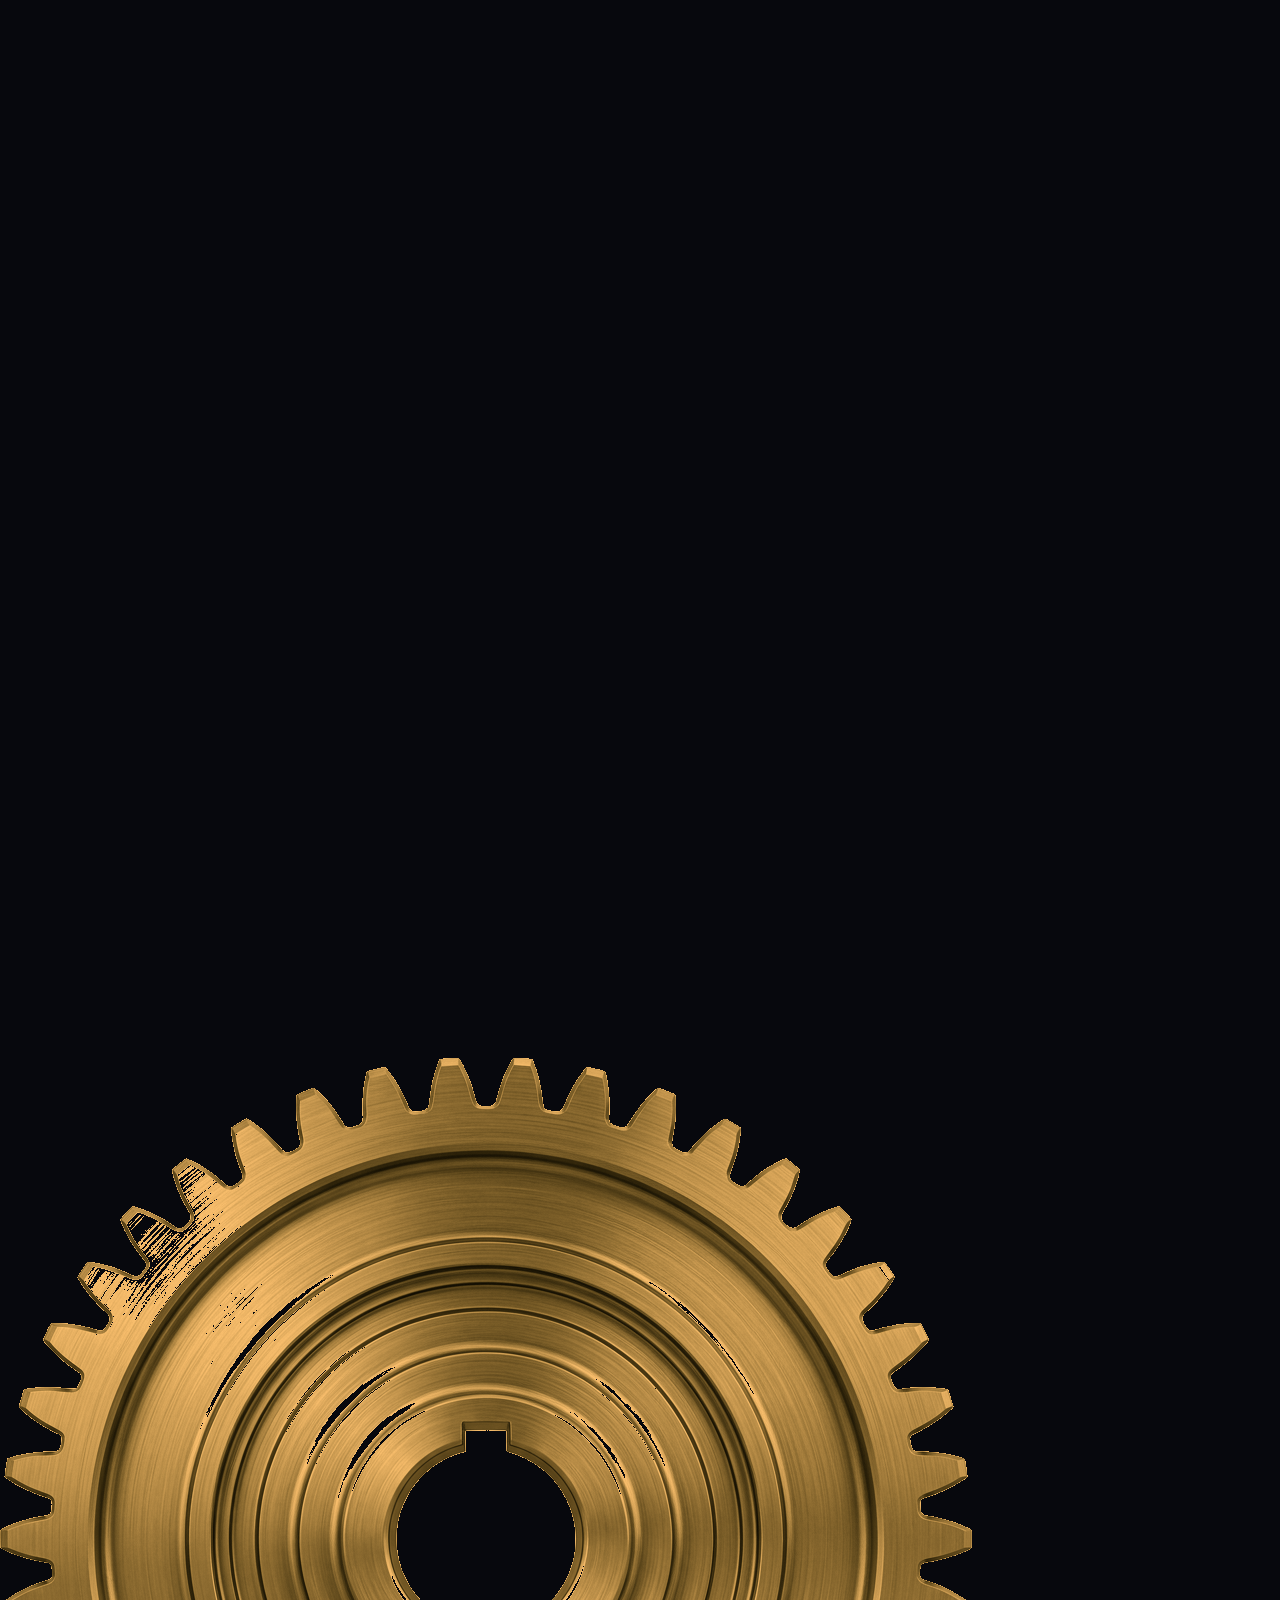
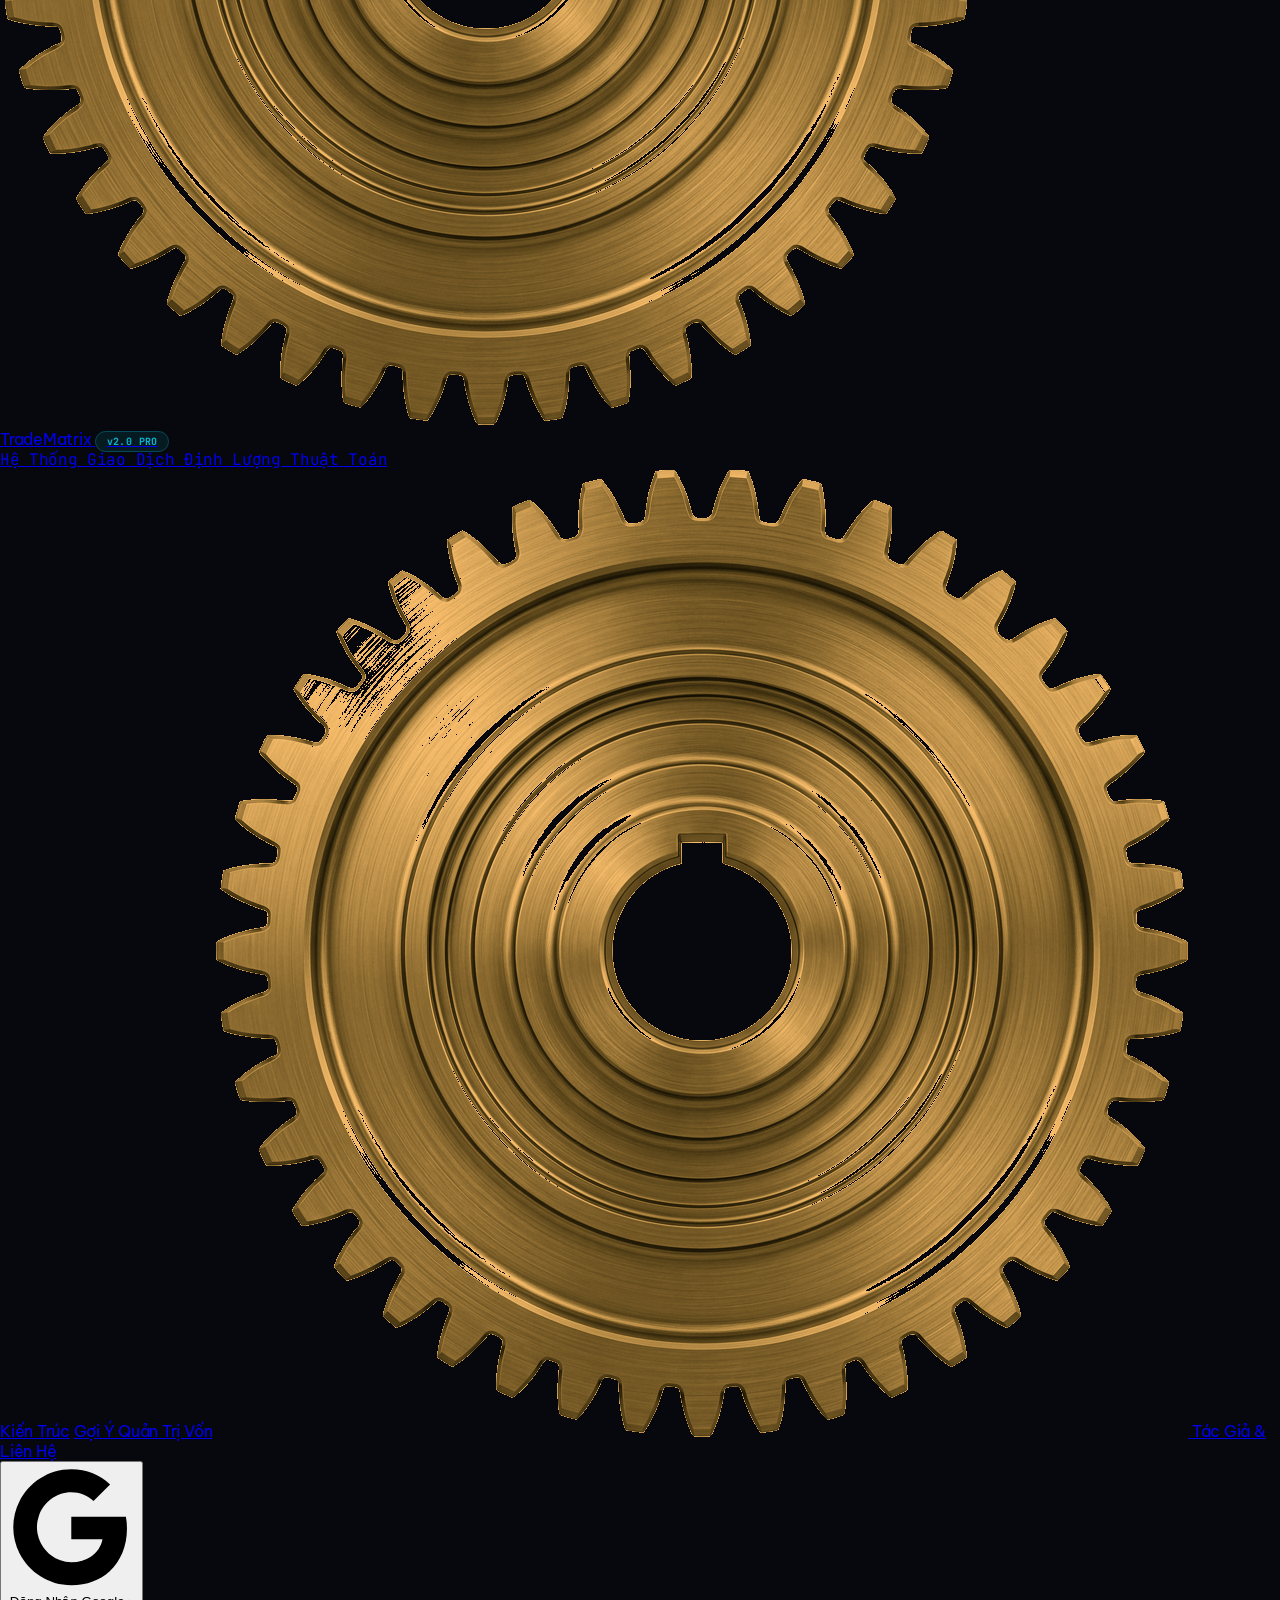
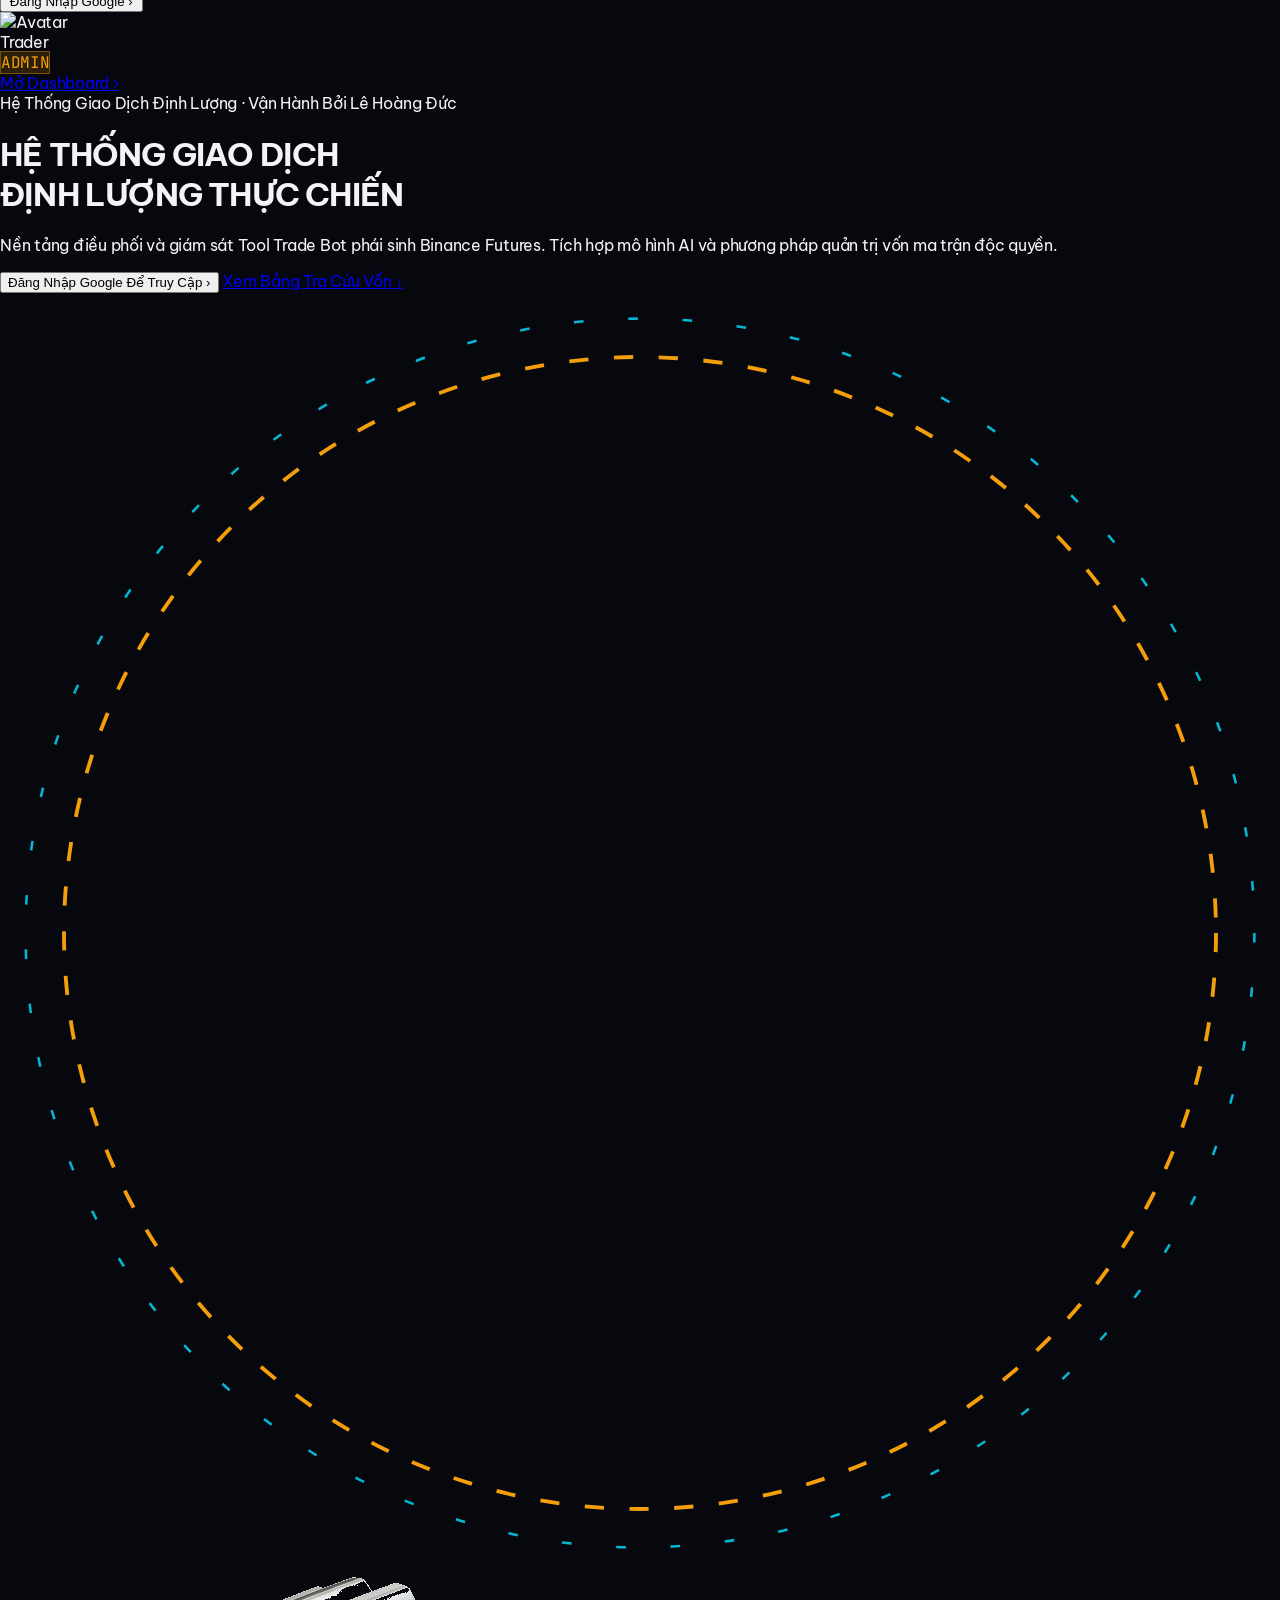
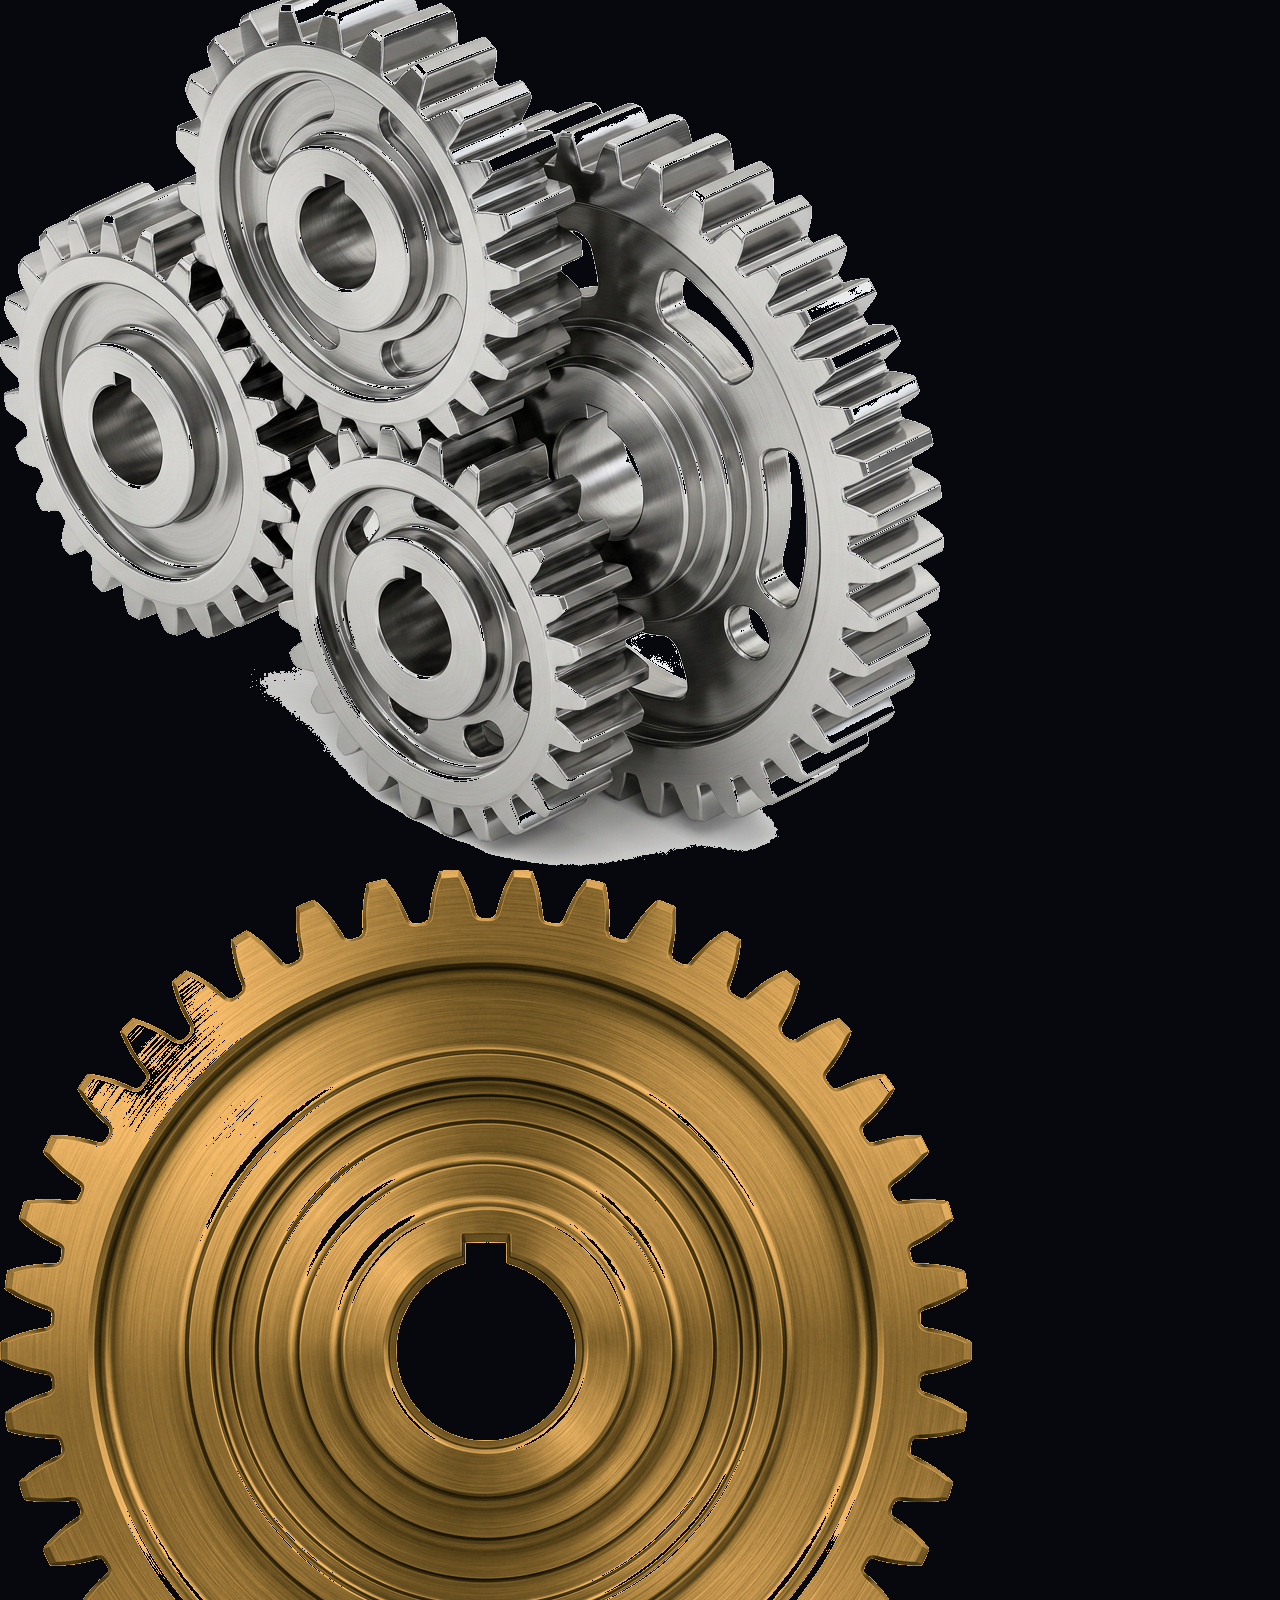
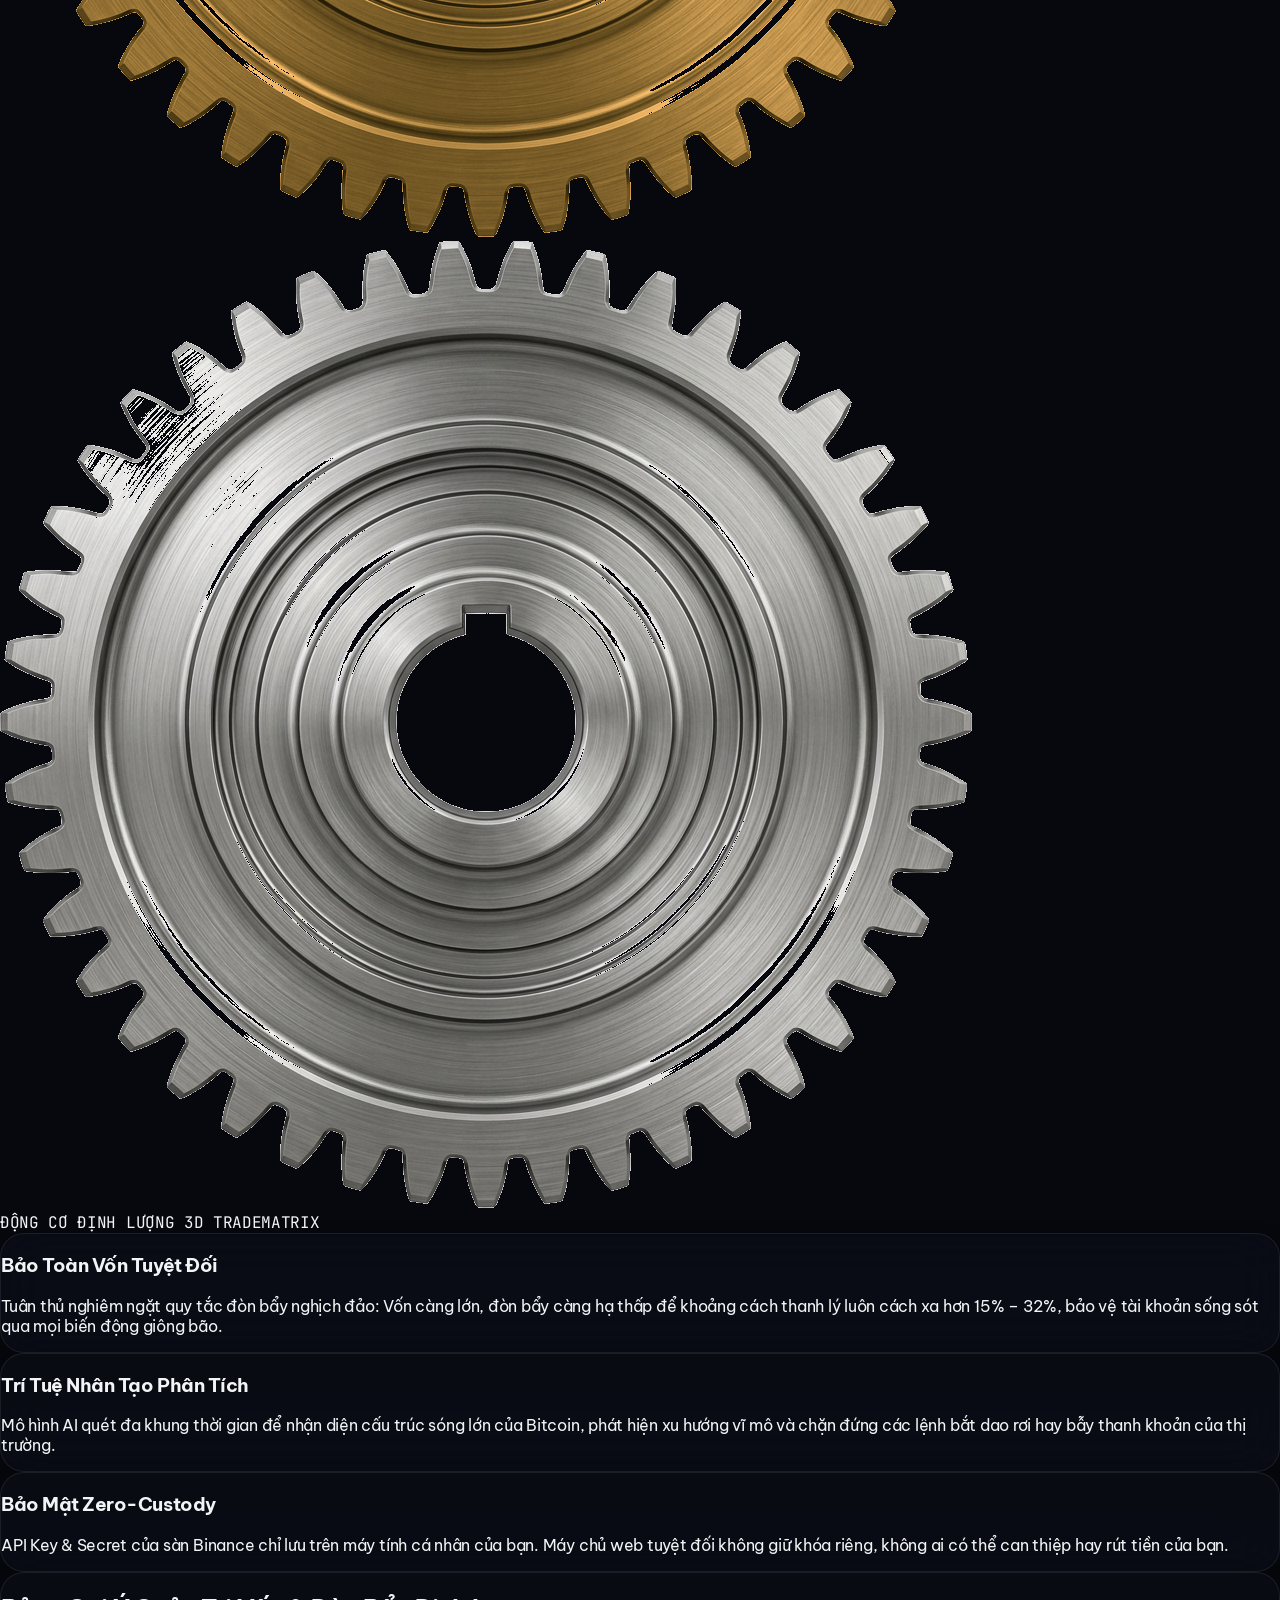
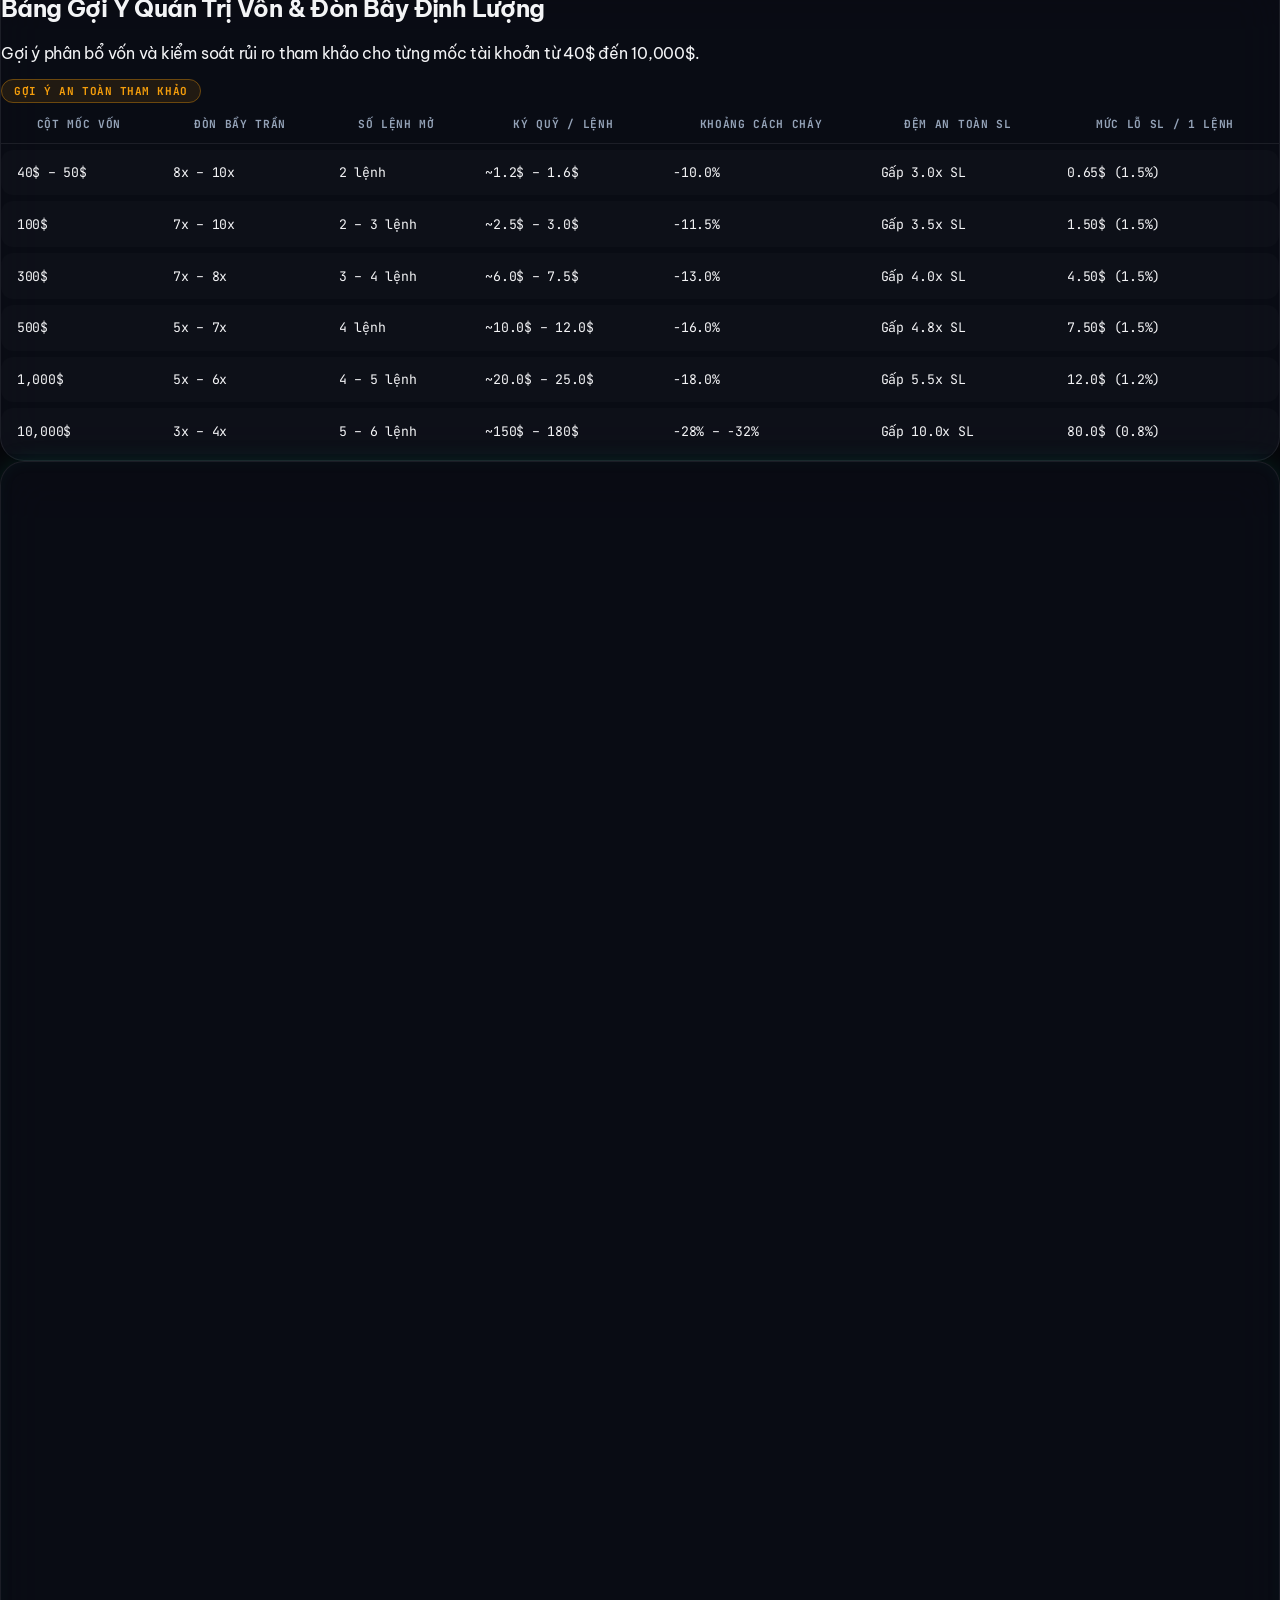
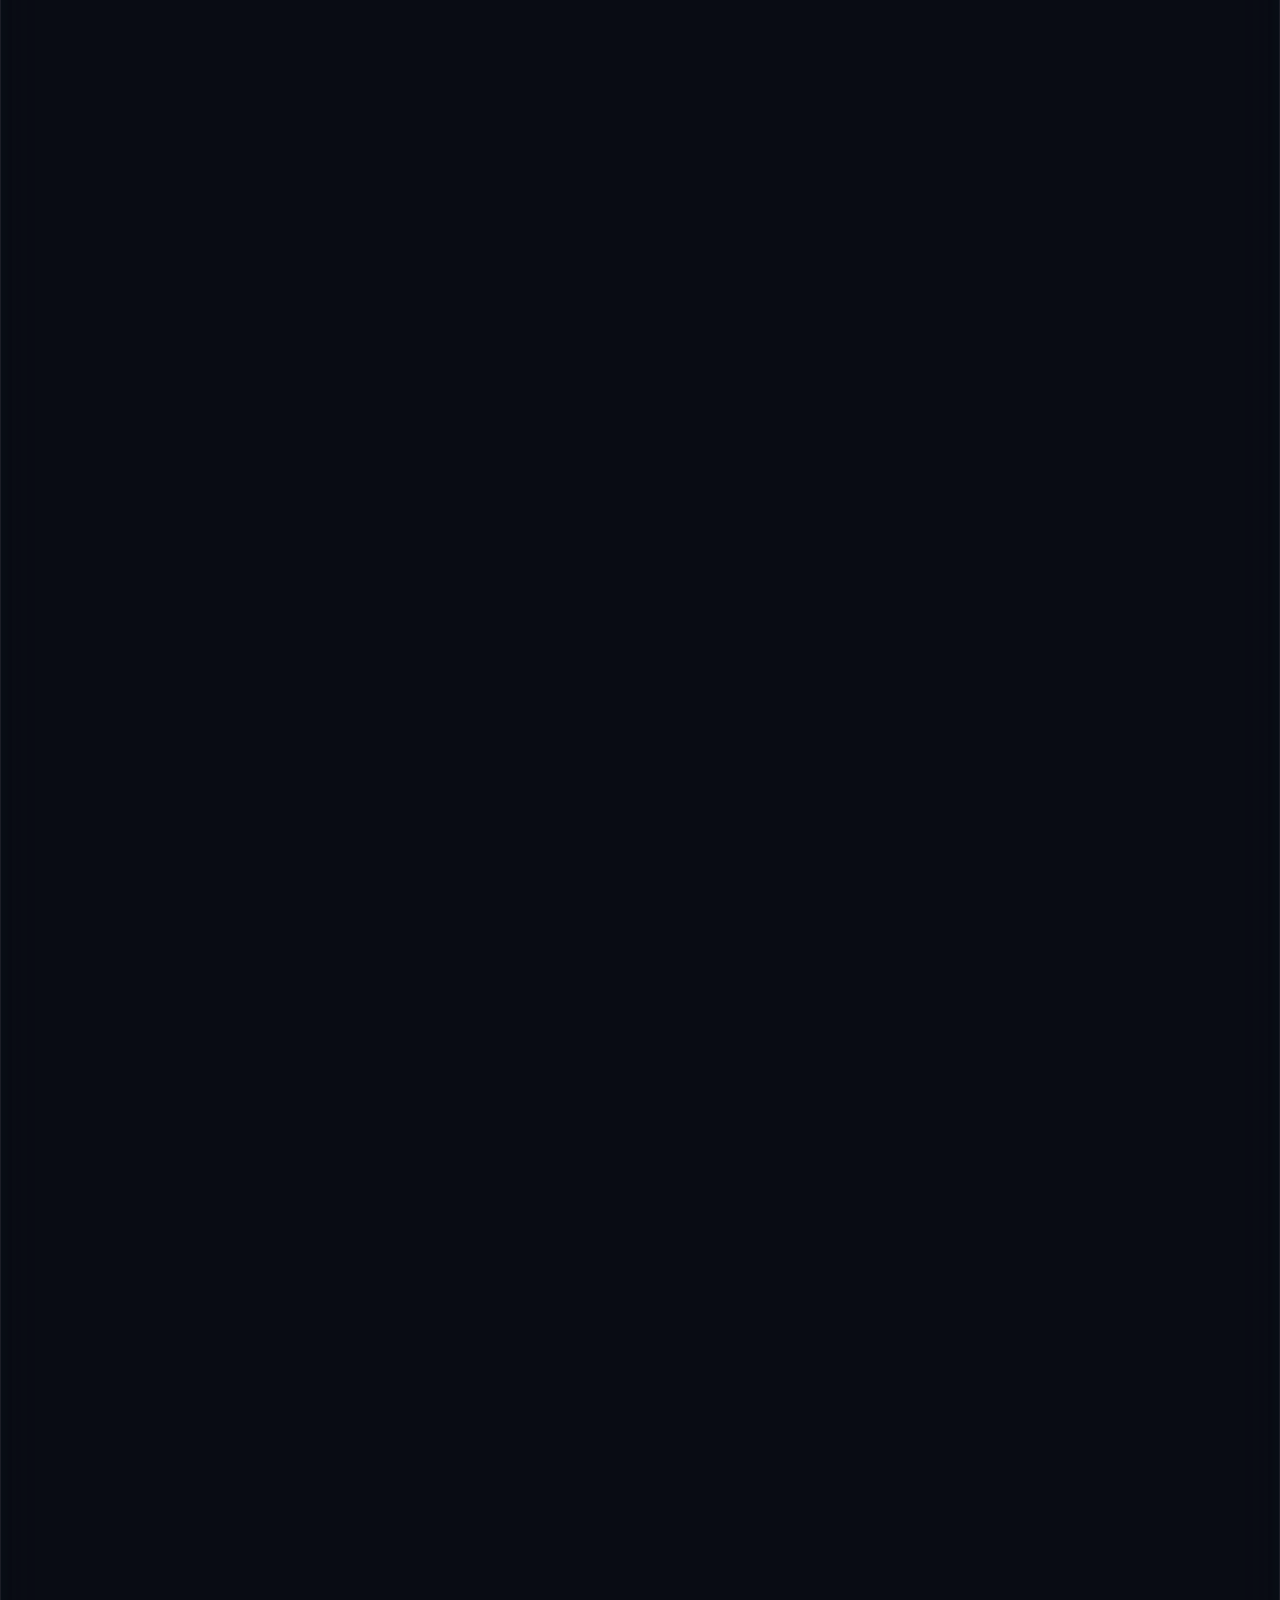
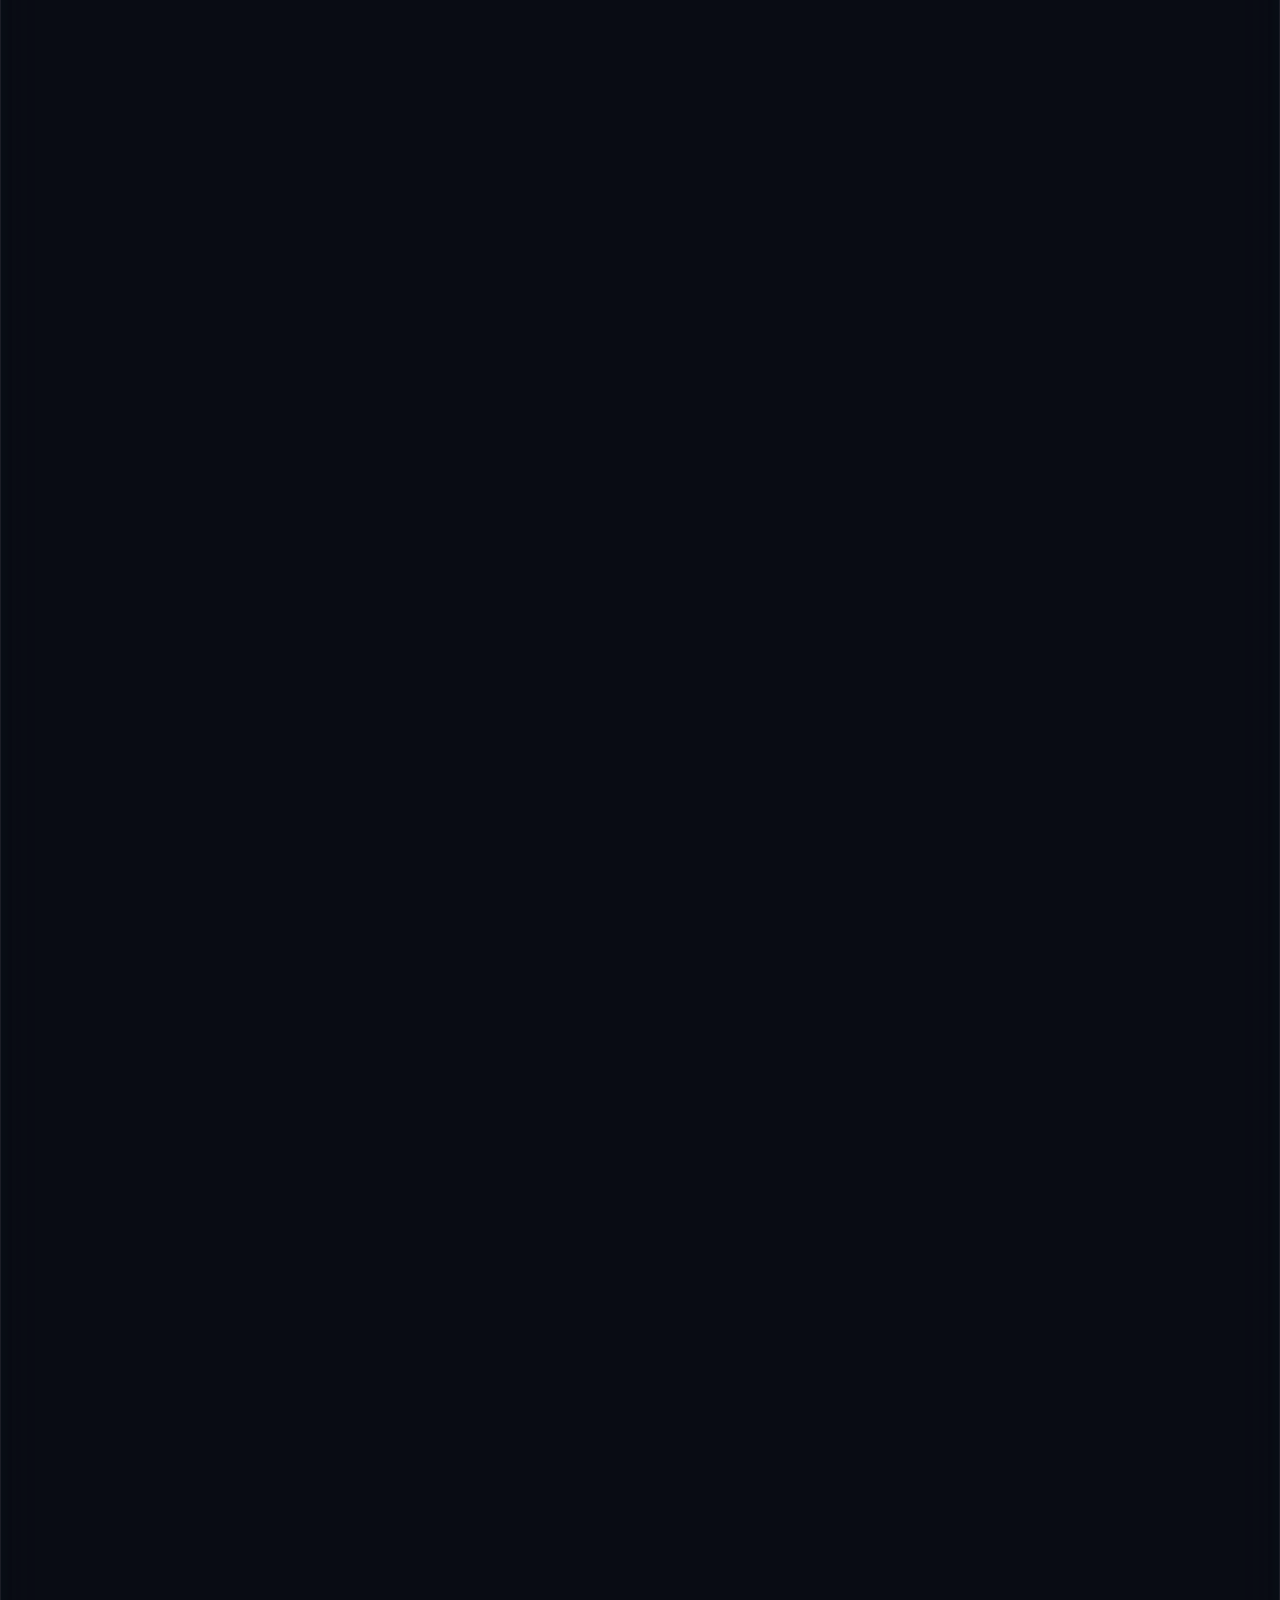
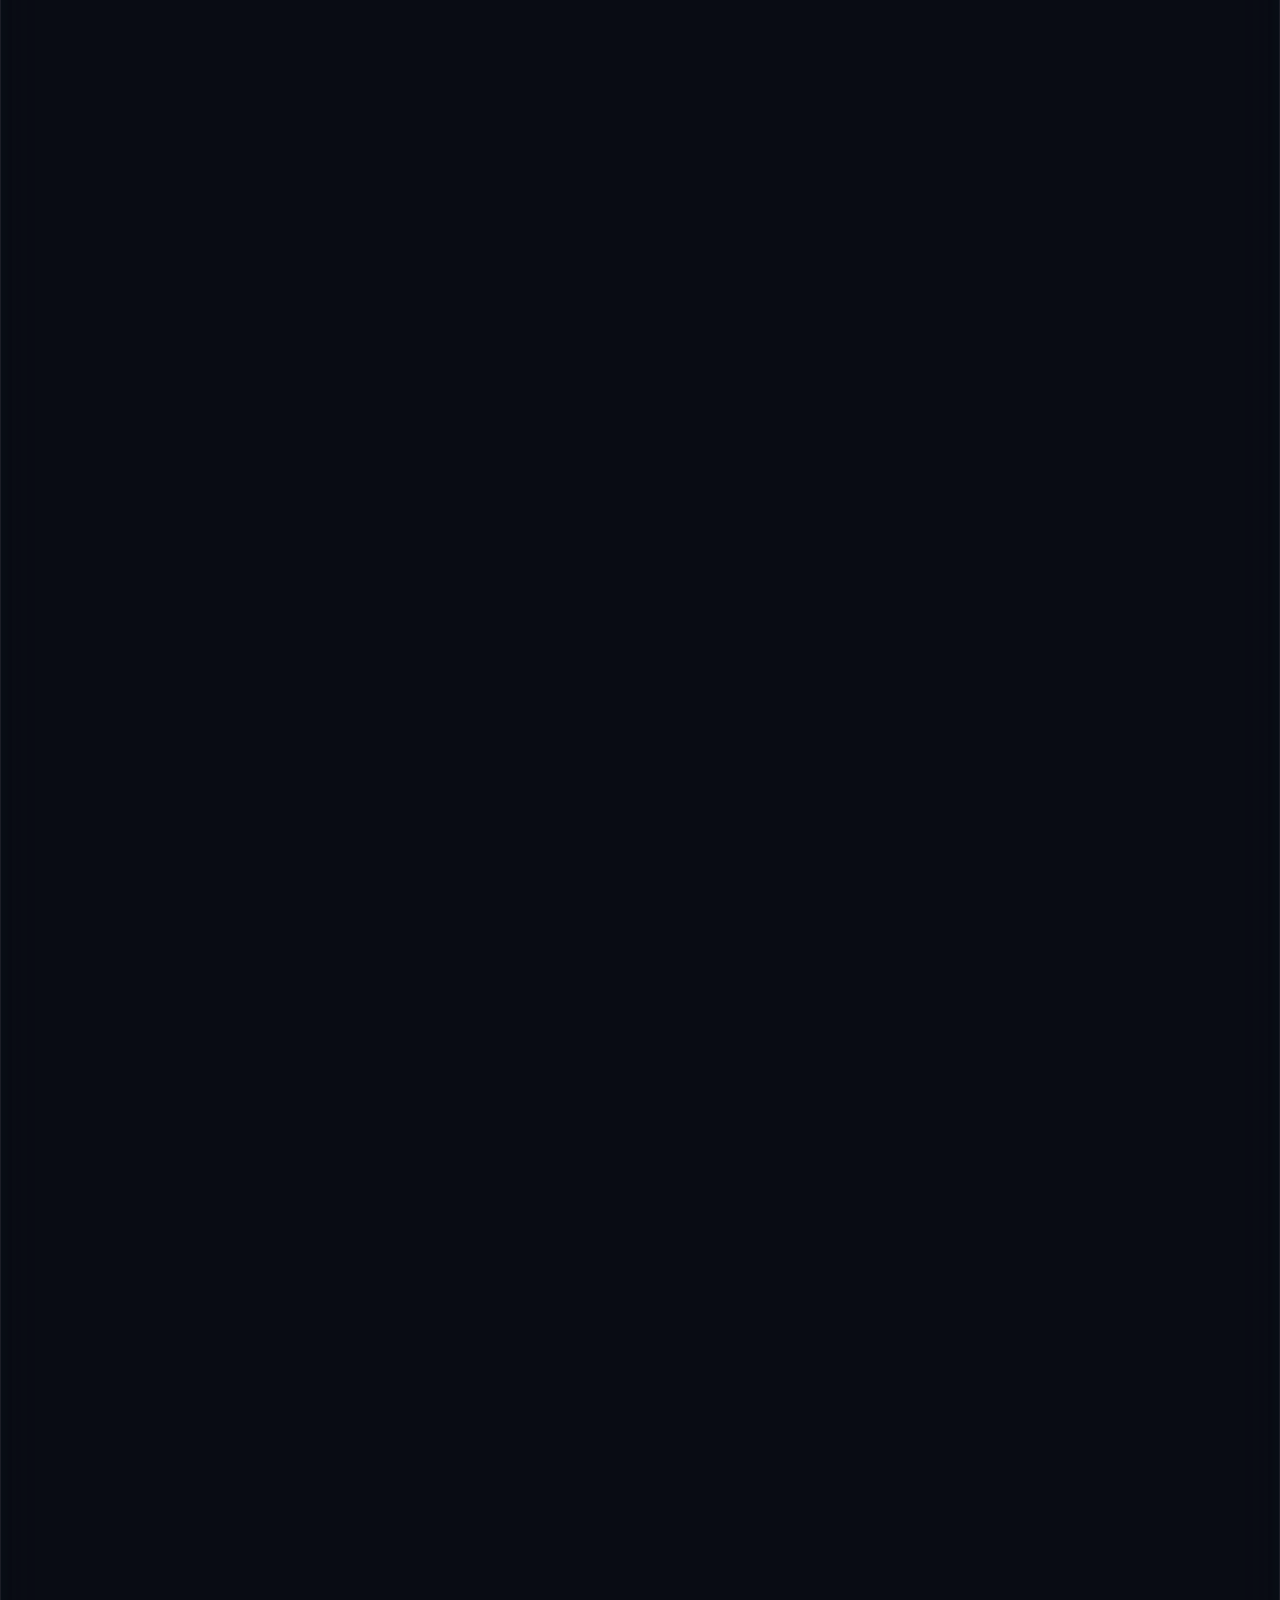
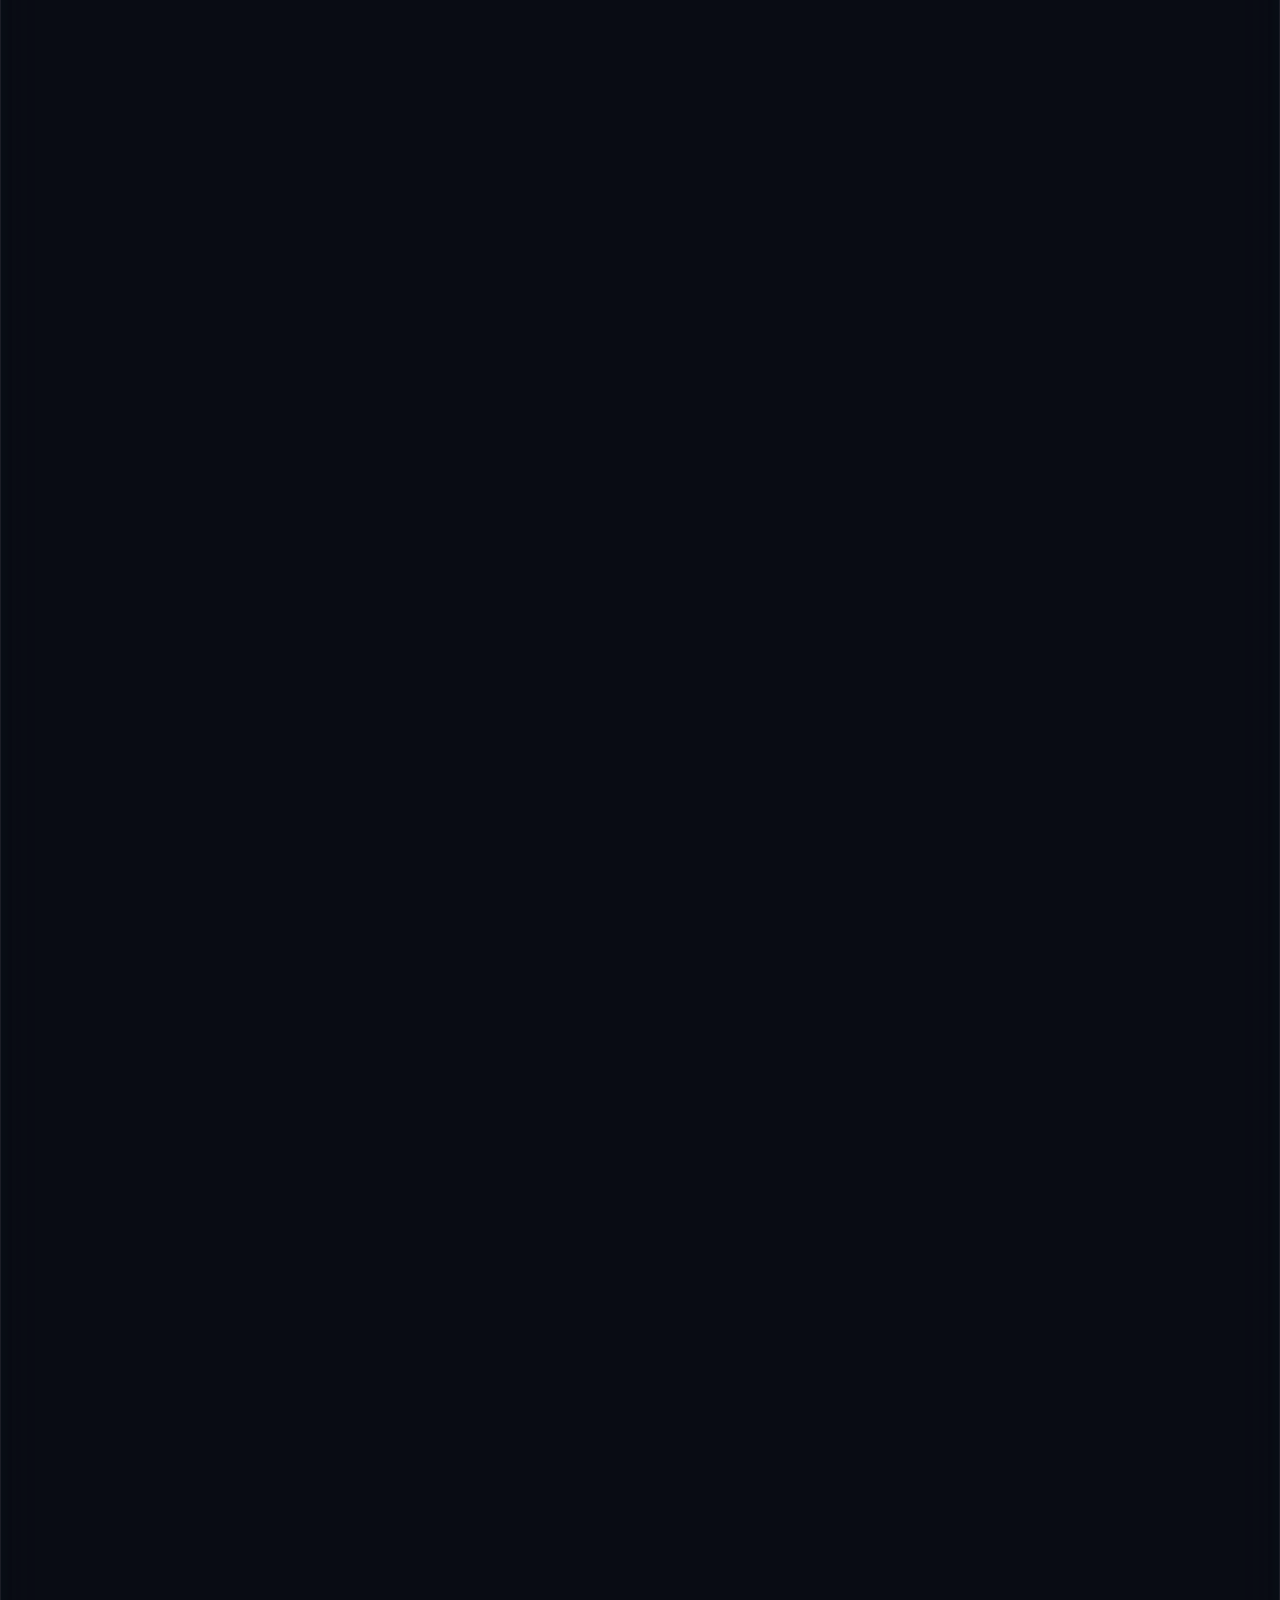
==== WEB_TRADE_BOT/index.html @ 0f40ccb2 "Feat: Translate remaining English text to Vietnamese, reword capital matrix to advisory tone, update" ====
<!DOCTYPE html>
<html lang="vi">
<head>
  <meta charset="UTF-8">
  <meta name="viewport" content="width=device-width, initial-scale=1.0, viewport-fit=cover">
  <title>TradeMatrix · Hệ Thống Giao Dịch Định Lượng Thuật Toán</title>
  <meta name="description" content="Hệ thống giao dịch định lượng phái sinh Binance Futures tự động hóa bởi Lê Hoàng Đức.">
  <meta name="theme-color" content="#07080d">
  <!-- Chrome Tab 3D Gear Favicon -->
  <link rel="icon" type="image/png" href="assets/img/gear-gold-3d.png">
  <link rel="apple-touch-icon" href="assets/img/gear-gold-3d.png">
  <!-- Tailwind CSS CDN -->
  <script src="https://cdn.tailwindcss.com"></script>
  <!-- Google Fonts Be Vietnam Pro & JetBrains Mono (100% Vietnamese Font Fix) -->
  <link rel="preconnect" href="https://fonts.googleapis.com">
  <link rel="preconnect" href="https://fonts.gstatic.com" crossorigin>
  <link href="https://fonts.googleapis.com/css2?family=Be+Vietnam+Pro:wght@300;400;500;600;700;800;900&family=JetBrains+Mono:wght@400;600;700&display=swap" rel="stylesheet">
  <!-- Three.js CDN (Meng To 3D Scrollytelling Architecture) -->
  <script src="https://cdnjs.cloudflare.com/ajax/libs/three.js/r128/three.min.js"></script>
  <!-- Lucide Icons -->
  <script src="https://unpkg.com/lucide@latest"></script>
  <!-- Custom Cyber Styles -->
  <link rel="stylesheet" href="css/style.css">
</head>
<body class="bg-[#07080d] text-gray-100 min-h-screen flex flex-col justify-between selection:bg-amber-400 selection:text-black overflow-x-hidden relative font-['Be_Vietnam_Pro',sans-serif]">

  <!-- 3D Three.js Cyber Trading World (Meng To build-threejs-scroll-worlds) -->
  <canvas id="threeWorldCanvas" class="fixed inset-0 pointer-events-none z-0"></canvas>
  
  <!-- Interactive Trader Candlestick Trail Canvas (Meng To pointer-trail-emitter) -->
  <canvas id="candleCursorCanvas" class="fixed inset-0 pointer-events-none z-20"></canvas>
  
  <div class="fixed inset-0 bg-radial-vignette pointer-events-none z-0"></div>

  <!-- Header Nav -->
  <header class="border-b border-white/10 backdrop-blur-xl bg-[#07080d]/80 sticky top-0 z-50">
    <div class="max-w-7xl mx-auto px-4 sm:px-6 lg:px-8 h-20 flex items-center justify-between">
      
      <!-- Brand Logo (High-Tech Quantum Hex Prism) -->
      <a href="index.html" class="flex items-center space-x-3.5 group">
        <div class="relative w-11 h-11 flex items-center justify-center shrink-0">
          <div class="absolute inset-0 bg-gradient-to-tr from-amber-400 via-yellow-500 to-cyan-500 rounded-2xl blur-md opacity-35 group-hover:opacity-70 transition-opacity"></div>
          <div class="relative w-11 h-11 rounded-2xl bg-[#0b0e17] border border-amber-400/40 p-1 flex items-center justify-center shadow-xl shadow-black/80 group-hover:scale-105 transition-transform overflow-hidden">
            <!-- 3D Realistic Mechanical Gear Logo -->
            <img src="assets/img/gear-gold-3d.png" class="w-full h-full object-contain animate-spin-cw drop-shadow-[0_2px_8px_rgba(245,158,11,0.7)]" alt="TradeMatrix 3D Gear Logo">
          </div>
        </div>
        <div>
          <div class="flex items-center space-x-2">
            <span class="text-xl font-black tracking-wider text-white">Trade<span class="text-amber-400 font-extrabold">Matrix</span></span>
            <span class="pill-badge">v2.0 PRO</span>
          </div>
          <span class="text-[10px] text-amber-400/90 mono-font tracking-wider block uppercase">Hệ Thống Giao Dịch Định Lượng Thuật Toán</span>
        </div>
      </a>

      <!-- Quick Nav Links -->
      <nav class="hidden md:flex items-center space-x-6 text-sm font-medium text-gray-400">
        <a href="#about" class="hover:text-amber-400 transition">Kiến Trúc</a>
        <a href="#matrix-section" class="hover:text-amber-400 transition">Gợi Ý Quản Trị Vốn</a>
        <a href="#author" class="hover:text-amber-400 transition flex items-center gap-1.5 text-amber-400/90">
          <img src="assets/img/gear-gold-3d.png" class="w-3.5 h-3.5 object-contain animate-spin-cw" alt="Gear">
          <span>Tác Giả & Liên Hệ</span>
        </a>
      </nav>

      <!-- Auth Action Button -->
      <div id="authNavContainer" class="flex items-center space-x-4">
        <button id="btnLogin" class="btn-kenzo flex items-center space-x-2 bg-gradient-to-r from-amber-400 via-yellow-400 to-amber-500 hover:from-amber-300 hover:to-yellow-400 text-black font-extrabold px-6 py-2.5 rounded-full shadow-lg shadow-amber-500/25 transition-all duration-300 active:scale-95 text-xs uppercase tracking-wider">
          <svg class="w-4 h-4" viewBox="0 0 24 24">
            <path fill="currentColor" d="M22.56 12.25c0-.78-.07-1.53-.2-2.25H12v4.26h5.92c-.26 1.37-1.04 2.53-2.21 3.31v2.77h3.57c2.08-1.92 3.28-4.74 3.28-8.09z"/>
            <path fill="currentColor" d="M12 23c2.97 0 5.46-.98 7.28-2.66l-3.57-2.77c-.98.66-2.23 1.06-3.71 1.06-2.86 0-5.29-1.93-6.16-4.53H2.18v2.84C3.99 20.53 7.7 23 12 23z"/>
            <path fill="currentColor" d="M5.84 14.09c-.22-.66-.35-1.36-.35-2.09s.13-1.43.35-2.09V7.06H2.18C1.43 8.55 1 10.22 1 12s.43 3.45 1.18 4.94l2.85-2.22.81-.63z"/>
            <path fill="currentColor" d="M12 5.38c1.62 0 3.06.56 4.21 1.64l3.15-3.15C17.45 2.09 14.97 1 12 1 7.7 1 3.99 3.47 2.18 7.06l3.66 2.84c.87-2.6 3.3-4.52 6.16-4.52z"/>
          </svg>
          <span>Đăng Nhập Google</span>
          <span class="text-black font-black text-sm ml-1">›</span>
        </button>

        <div id="userProfile" class="hidden flex items-center space-x-3">
          <img id="userAvatar" src="" class="w-10 h-10 rounded-full border-2 border-amber-400" alt="Avatar">
          <div class="hidden sm:block text-left">
            <div id="userName" class="text-sm font-bold leading-tight text-white">Trader</div>
            <span id="userRoleBadge" class="text-[10px] px-2 py-0.5 rounded-full badge-admin mono-font uppercase font-bold">ADMIN</span>
          </div>
          <a href="dashboard.html" class="bg-amber-400/10 hover:bg-amber-400/20 text-amber-400 border border-amber-400/40 px-5 py-2 rounded-full text-xs font-bold transition flex items-center space-x-1.5 shadow-md shadow-amber-400/10 uppercase tracking-wider">
            <span>Mở Dashboard</span>
            <span class="font-bold">›</span>
          </a>
        </div>
      </div>
    </div>
  </header>

  <!-- Hero Section -->
  <main class="flex-1 relative z-10">
    <div class="max-w-7xl mx-auto px-4 sm:px-6 lg:px-8 py-20 lg:py-28 text-center">
      
      <!-- Announcement Tag (Tasteful author attribution) -->
      <div class="inline-flex items-center space-x-2.5 px-4 py-1.5 rounded-full bg-white/[0.04] border border-amber-400/30 text-amber-400 text-xs font-semibold uppercase tracking-wider mb-6 shadow-lg shadow-amber-400/10 backdrop-blur-md">
        <span class="w-2 h-2 rounded-full bg-emerald-400 animate-ping"></span>
        <span>Hệ Thống Giao Dịch Định Lượng · Vận Hành Bởi Lê Hoàng Đức</span>
      </div>

      <!-- Main Headline (Balanced Typography, no giant author billboard) -->
      <h1 class="text-3xl sm:text-5xl lg:text-6xl font-black tracking-tight text-white mb-6 leading-tight max-w-4xl mx-auto" style="text-wrap: balance;">
        HỆ THỐNG GIAO DỊCH <br class="hidden sm:inline">
        <span class="bg-gradient-to-r from-amber-300 via-yellow-400 to-amber-500 bg-clip-text text-transparent">ĐỊNH LƯỢNG THỰC CHIẾN</span>
      </h1>

      <p class="text-base sm:text-lg text-gray-300 max-w-2xl mx-auto mb-10 leading-relaxed font-light">
        Nền tảng điều phối và giám sát Tool Trade Bot phái sinh Binance Futures. Tích hợp mô hình AI và phương pháp quản trị vốn ma trận độc quyền.
      </p>

      <!-- Big CTA Buttons -->
      <div class="flex flex-col sm:flex-row items-center justify-center gap-4 mb-16">
        <button onclick="document.getElementById('btnLogin').click()" class="w-full sm:w-auto flex items-center justify-center space-x-3 bg-gradient-to-r from-amber-400 to-yellow-500 hover:from-amber-300 hover:to-yellow-400 text-black font-extrabold px-10 py-4 rounded-full shadow-2xl shadow-amber-500/30 transition-all text-sm tracking-wide uppercase active:scale-95 group">
          <i data-lucide="log-in" class="w-4 h-4 text-black"></i>
          <span>Đăng Nhập Google Để Truy Cập</span>
          <span class="text-lg font-bold group-hover:translate-x-1 transition-transform">›</span>
        </button>
        
        <a href="#matrix-section" class="w-full sm:w-auto flex items-center justify-center space-x-2 bg-white/[0.05] hover:bg-white/[0.1] border border-white/10 px-8 py-4 rounded-full text-white font-medium transition-all text-sm backdrop-blur-md">
          <span>Xem Bảng Tra Cứu Vốn</span>
          <span class="text-gray-400">↓</span>
        </a>
      </div>

      <!-- Big 3D Mechanical Gear Engine (Đúng Chuẩn Cơ Khí 3D Thép Như Hình Mẫu) -->
      <div class="my-14 relative flex flex-col items-center justify-center animate-gear-engine group">
        
        <!-- Ambient Glowing Aura -->
        <div class="absolute w-80 sm:w-96 h-80 sm:h-96 rounded-full bg-gradient-to-tr from-amber-500/25 via-cyan-500/20 to-emerald-500/15 blur-3xl pointer-events-none -z-10 animate-gear-glow"></div>

        <!-- Outer Tech HUD Radial Compass -->
        <svg class="absolute w-[360px] sm:w-[460px] h-[360px] sm:h-[460px] pointer-events-none opacity-25 -z-0" viewBox="0 0 400 400">
          <circle cx="200" cy="200" r="180" fill="none" stroke="#f59e0b" stroke-width="1.2" stroke-dasharray="6 8"/>
          <circle cx="200" cy="200" r="192" fill="none" stroke="#06b6d4" stroke-width="0.8" stroke-dasharray="3 14"/>
        </svg>

        <!-- 3D Realistic Gear Assembly & Live Spinning Mechanism -->
        <div class="relative w-80 sm:w-[420px] max-w-full flex items-center justify-center">
          <!-- Main 3D Interlocking Mechanical Gear Assembly (Ảnh Cơ Khí 3D Chuẩn Pngtree) -->
          <img src="assets/img/gear-assembly-3d.png" class="w-full h-auto object-contain drop-shadow-[0_20px_45px_rgba(0,0,0,0.9)] filter contrast-105 group-hover:scale-105 transition-transform duration-500 select-none pointer-events-none" alt="TradeMatrix 3D Mechanical Gears">
          
          <!-- Live Rotating 3D Gold Cog (Góc trên phải, xoay thuận chiều kim đồng hồ) -->
          <div class="absolute -top-6 -right-6 w-24 sm:w-32 h-24 sm:h-32 pointer-events-none drop-shadow-[0_0_20px_rgba(245,158,11,0.55)]">
            <img src="assets/img/gear-gold-3d.png" class="w-full h-full object-contain animate-spin-cw" alt="Spinning 3D Gold Gear">
          </div>

          <!-- Live Rotating 3D Steel Cog (Góc dưới trái, xoay nghịch chiều ăn khớp) -->
          <div class="absolute -bottom-6 -left-6 w-20 sm:w-28 h-20 sm:h-28 pointer-events-none drop-shadow-[0_0_20px_rgba(6,182,212,0.55)]">
            <img src="assets/img/gear-ortho-3d.png" class="w-full h-full object-contain animate-spin-ccw" alt="Spinning 3D Steel Gear">
          </div>
        </div>

        <!-- Engine Status Caption Badge -->
        <div class="inline-flex items-center space-x-2.5 px-4 py-1.5 rounded-full bg-white/[0.03] border border-amber-400/25 text-gray-300 text-xs mono-font backdrop-blur-md shadow-lg shadow-black/50 mt-6">
          <span class="w-2 h-2 rounded-full bg-amber-400 animate-ping"></span>
          <span class="text-white font-bold">ĐỘNG CƠ ĐỊNH LƯỢNG 3D TRADEMATRIX</span>
        </div>
      </div>

      <!-- Intro Cards (Mục đích sử dụng & Bảo mật Zero-Custody) -->
      <div id="about" class="grid grid-cols-1 md:grid-cols-3 gap-6 mb-20 text-left">
        <div class="kenzo-card p-7 relative overflow-hidden group">
          <div class="w-12 h-12 rounded-2xl bg-amber-400/10 border border-amber-400/30 flex items-center justify-center text-amber-400 mb-5 group-hover:scale-110 transition-transform">
            <i data-lucide="shield-check" class="w-6 h-6"></i>
          </div>
          <h3 class="text-base font-bold text-white mb-2">Bảo Toàn Vốn Tuyệt Đối</h3>
          <p class="text-xs text-gray-400 leading-relaxed font-light">
            Tuân thủ nghiêm ngặt quy tắc đòn bẩy nghịch đảo: Vốn càng lớn, đòn bẩy càng hạ thấp để khoảng cách thanh lý luôn cách xa hơn 15% – 32%, bảo vệ tài khoản sống sót qua mọi biến động giông bão.
          </p>
        </div>

        <div class="kenzo-card p-7 relative overflow-hidden group">
          <div class="w-12 h-12 rounded-2xl bg-cyan-400/10 border border-cyan-400/30 flex items-center justify-center text-cyan-400 mb-5 group-hover:scale-110 transition-transform">
            <i data-lucide="cpu" class="w-6 h-6"></i>
          </div>
          <h3 class="text-base font-bold text-white mb-2">Trí Tuệ Nhân Tạo Phân Tích</h3>
          <p class="text-xs text-gray-400 leading-relaxed font-light">
            Mô hình AI quét đa khung thời gian để nhận diện cấu trúc sóng lớn của Bitcoin, phát hiện xu hướng vĩ mô và chặn đứng các lệnh bắt dao rơi hay bẫy thanh khoản của thị trường.
          </p>
        </div>

        <div class="kenzo-card p-7 relative overflow-hidden group">
          <div class="w-12 h-12 rounded-2xl bg-emerald-400/10 border border-emerald-400/30 flex items-center justify-center text-emerald-400 mb-5 group-hover:scale-110 transition-transform">
            <i data-lucide="lock" class="w-6 h-6"></i>
          </div>
          <h3 class="text-base font-bold text-white mb-2">Bảo Mật Zero-Custody</h3>
          <p class="text-xs text-gray-400 leading-relaxed font-light">
            API Key & Secret của sàn Binance chỉ lưu trên máy tính cá nhân của bạn. Máy chủ web tuyệt đối không giữ khóa riêng, không ai có thể can thiệp hay rút tiền của bạn.
          </p>
        </div>
      </div>

      <!-- Matrix Preview Section -->
      <div id="matrix-section" class="kenzo-card p-6 sm:p-10 mb-16 text-left border-amber-400/20 shadow-2xl shadow-amber-500/5">
        <div class="flex flex-col md:flex-row md:items-center justify-between pb-6 border-b border-white/10 mb-6 gap-4">
          <div>
            <div class="flex items-center space-x-3 mb-1">
              <div class="w-8 h-8 rounded-xl bg-amber-400/10 border border-amber-400/30 flex items-center justify-center text-amber-400">
                <i data-lucide="layers" class="w-4 h-4"></i>
              </div>
              <h2 class="text-xl sm:text-2xl font-black text-white tracking-wide">
                Bảng Gợi Ý Quản Trị Vốn & Đòn Bẩy Định Lượng
              </h2>
            </div>
            <p class="text-xs text-gray-400 ml-11">
              Gợi ý phân bổ vốn và kiểm soát rủi ro tham khảo cho từng mốc tài khoản từ 40$ đến 10,000$.
            </p>
          </div>
          <div>
            <span class="pill-badge-gold">GỢI Ý AN TOÀN THAM KHẢO</span>
          </div>
        </div>

        <div class="overflow-x-auto">
          <table class="terminal-table">
            <thead>
              <tr>
                <th>Cột Mốc Vốn</th>
                <th>Đòn Bẩy Trần</th>
                <th>Số Lệnh Mở</th>
                <th>Ký Quỹ / Lệnh</th>
                <th>Khoảng Cách Cháy</th>
                <th>Đệm An Toàn SL</th>
                <th>Mức Lỗ SL / 1 Lệnh</th>
              </tr>
            </thead>
            <tbody>
              <tr>
                <td>
                  <span class="px-2.5 py-1 rounded-lg bg-white/[0.04] border border-white/10 text-white font-bold mono-font text-xs">
                    40$ – 50$
                  </span>
                </td>
                <td>
                  <span class="px-2.5 py-1 rounded-full bg-amber-400/10 text-amber-400 border border-amber-400/30 font-bold mono-font text-xs">
                    8x – 10x
                  </span>
                </td>
                <td class="text-gray-300 mono-font text-xs">2 lệnh</td>
                <td class="text-gray-400 mono-font text-xs">~1.2$ – 1.6$</td>
                <td>
                  <span class="px-2.5 py-0.5 rounded-full bg-emerald-500/10 text-emerald-400 border border-emerald-500/20 font-bold mono-font text-xs">
                    -10.0%
                  </span>
                </td>
                <td>
                  <span class="px-2.5 py-0.5 rounded-full bg-cyan-500/10 text-cyan-300 border border-cyan-500/20 font-bold mono-font text-xs">
                    Gấp 3.0x SL
                  </span>
                </td>
                <td>
                  <span class="px-2.5 py-0.5 rounded-full bg-rose-500/10 text-rose-300 border border-rose-500/20 font-bold mono-font text-xs">
                    0.65$ (1.5%)
                  </span>
                </td>
              </tr>
              <tr>
                <td>
                  <span class="px-2.5 py-1 rounded-lg bg-white/[0.04] border border-white/10 text-white font-bold mono-font text-xs">
                    100$
                  </span>
                </td>
                <td>
                  <span class="px-2.5 py-1 rounded-full bg-amber-400/10 text-amber-400 border border-amber-400/30 font-bold mono-font text-xs">
                    7x – 10x
                  </span>
                </td>
                <td class="text-gray-300 mono-font text-xs">2 – 3 lệnh</td>
                <td class="text-gray-400 mono-font text-xs">~2.5$ – 3.0$</td>
                <td>
                  <span class="px-2.5 py-0.5 rounded-full bg-emerald-500/10 text-emerald-400 border border-emerald-500/20 font-bold mono-font text-xs">
                    -11.5%
                  </span>
                </td>
                <td>
                  <span class="px-2.5 py-0.5 rounded-full bg-cyan-500/10 text-cyan-300 border border-cyan-500/20 font-bold mono-font text-xs">
                    Gấp 3.5x SL
                  </span>
                </td>
                <td>
                  <span class="px-2.5 py-0.5 rounded-full bg-rose-500/10 text-rose-300 border border-rose-500/20 font-bold mono-font text-xs">
                    1.50$ (1.5%)
                  </span>
                </td>
              </tr>
              <tr>
                <td>
                  <span class="px-2.5 py-1 rounded-lg bg-white/[0.04] border border-white/10 text-white font-bold mono-font text-xs">
                    300$
                  </span>
                </td>
                <td>
                  <span class="px-2.5 py-1 rounded-full bg-amber-400/10 text-amber-400 border border-amber-400/30 font-bold mono-font text-xs">
                    7x – 8x
                  </span>
                </td>
                <td class="text-gray-300 mono-font text-xs">3 – 4 lệnh</td>
                <td class="text-gray-400 mono-font text-xs">~6.0$ – 7.5$</td>
                <td>
                  <span class="px-2.5 py-0.5 rounded-full bg-emerald-500/10 text-emerald-400 border border-emerald-500/20 font-bold mono-font text-xs">
                    -13.0%
                  </span>
                </td>
                <td>
                  <span class="px-2.5 py-0.5 rounded-full bg-cyan-500/10 text-cyan-300 border border-cyan-500/20 font-bold mono-font text-xs">
                    Gấp 4.0x SL
                  </span>
                </td>
                <td>
                  <span class="px-2.5 py-0.5 rounded-full bg-rose-500/10 text-rose-300 border border-rose-500/20 font-bold mono-font text-xs">
                    4.50$ (1.5%)
                  </span>
                </td>
              </tr>
              <tr>
                <td>
                  <span class="px-2.5 py-1 rounded-lg bg-white/[0.04] border border-white/10 text-white font-bold mono-font text-xs">
                    500$
                  </span>
                </td>
                <td>
                  <span class="px-2.5 py-1 rounded-full bg-amber-400/10 text-amber-400 border border-amber-400/30 font-bold mono-font text-xs">
                    5x – 7x
                  </span>
                </td>
                <td class="text-gray-300 mono-font text-xs">4 lệnh</td>
                <td class="text-gray-400 mono-font text-xs">~10.0$ – 12.0$</td>
                <td>
                  <span class="px-2.5 py-0.5 rounded-full bg-emerald-500/10 text-emerald-400 border border-emerald-500/20 font-bold mono-font text-xs">
                    -16.0%
                  </span>
                </td>
                <td>
                  <span class="px-2.5 py-0.5 rounded-full bg-cyan-500/10 text-cyan-300 border border-cyan-500/20 font-bold mono-font text-xs">
                    Gấp 4.8x SL
                  </span>
                </td>
                <td>
                  <span class="px-2.5 py-0.5 rounded-full bg-rose-500/10 text-rose-300 border border-rose-500/20 font-bold mono-font text-xs">
                    7.50$ (1.5%)
                  </span>
                </td>
              </tr>
              <tr>
                <td>
                  <span class="px-2.5 py-1 rounded-lg bg-white/[0.04] border border-white/10 text-white font-bold mono-font text-xs">
                    1,000$
                  </span>
                </td>
                <td>
                  <span class="px-2.5 py-1 rounded-full bg-amber-400/10 text-amber-400 border border-amber-400/30 font-bold mono-font text-xs">
                    5x – 6x
                  </span>
                </td>
                <td class="text-gray-300 mono-font text-xs">4 – 5 lệnh</td>
                <td class="text-gray-400 mono-font text-xs">~20.0$ – 25.0$</td>
                <td>
                  <span class="px-2.5 py-0.5 rounded-full bg-emerald-500/10 text-emerald-400 border border-emerald-500/20 font-bold mono-font text-xs">
                    -18.0%
                  </span>
                </td>
                <td>
                  <span class="px-2.5 py-0.5 rounded-full bg-cyan-500/10 text-cyan-300 border border-cyan-500/20 font-bold mono-font text-xs">
                    Gấp 5.5x SL
                  </span>
                </td>
                <td>
                  <span class="px-2.5 py-0.5 rounded-full bg-rose-500/10 text-rose-300 border border-rose-500/20 font-bold mono-font text-xs">
                    12.0$ (1.2%)
                  </span>
                </td>
              </tr>
              <tr class="bg-amber-400/[0.04] border-amber-400/30">
                <td>
                  <span class="px-3 py-1 rounded-lg bg-gradient-to-r from-amber-400 to-yellow-500 text-black font-black mono-font text-xs shadow-md shadow-amber-400/20">
                    10,000$
                  </span>
                </td>
                <td>
                  <span class="px-2.5 py-1 rounded-full bg-amber-400/20 text-amber-300 border border-amber-400/40 font-black mono-font text-xs">
                    3x – 4x
                  </span>
                </td>
                <td class="text-white font-bold mono-font text-xs">5 – 6 lệnh</td>
                <td class="text-white font-semibold mono-font text-xs">~150$ – 180$</td>
                <td>
                  <span class="px-2.5 py-0.5 rounded-full bg-emerald-500/20 text-emerald-300 border border-emerald-500/30 font-bold mono-font text-xs">
                    -28% – -32%
                  </span>
                </td>
                <td>
                  <span class="px-2.5 py-0.5 rounded-full bg-cyan-500/20 text-cyan-200 border border-cyan-500/30 font-bold mono-font text-xs">
                    Gấp 10.0x SL
                  </span>
                </td>
                <td>
                  <span class="px-2.5 py-0.5 rounded-full bg-rose-500/20 text-rose-200 border border-rose-500/30 font-bold mono-font text-xs">
                    80.0$ (0.8%)
                  </span>
                </td>
              </tr>
            </tbody>
          </table>
        </div>
      </div>

      <!-- ================= AUTHOR PROFILE & MATRIX CYBER SECTION ================= -->
      <section id="author" class="relative my-20 pt-6">
        
        <!-- Glowing Matrix Glass Container -->
        <div class="kenzo-card p-6 sm:p-10 lg:p-12 relative overflow-hidden border-amber-400/30 matrix-border-glow shadow-2xl shadow-black/80">
          
          <!-- Matrix Rain Canvas Background -->
          <canvas id="authorMatrixCanvas" class="absolute inset-0 w-full h-full pointer-events-none opacity-30 -z-0"></canvas>
          
          <div class="relative z-10">
            <!-- Header Tag -->
            <div class="flex flex-col sm:flex-row sm:items-center justify-between pb-6 border-b border-white/10 mb-8 gap-4">
              <div class="flex items-center space-x-3">
                <div class="w-10 h-10 rounded-2xl bg-amber-400/10 border border-amber-400/30 flex items-center justify-center text-amber-400">
                  <svg class="w-5 h-5 animate-spin-cw text-amber-400" viewBox="0 0 24 24" fill="none" stroke="currentColor" stroke-width="2">
                    <path d="M12 2v2m0 16v2M4.93 4.93l1.41 1.41m11.32 11.32l1.41 1.41M2 12h2m16 0h2M6.34 17.66l-1.41 1.41m14.14-14.14l-1.41 1.41"/>
                    <circle cx="12" cy="12" r="4"/>
                  </svg>
                </div>
                <div>
                  <h2 class="text-xl sm:text-2xl font-black text-white tracking-wide">
                    Kiến Trúc Sư Hệ Thống & Sáng Lập Viên
                  </h2>
                  <p class="text-xs text-gray-400">
                    Người phát triển thuật toán định lượng và xây dựng nền tảng TradeMatrix.
                  </p>
                </div>
              </div>
              <div class="flex items-center space-x-2">
                <span class="pill-badge-gold">FOUNDER PROFILE</span>
                <span class="pill-badge">LÊ HOÀNG ĐỨC</span>
              </div>
            </div>

            <!-- Bento Content Grid: Photos on Left, Bio & Manifesto on Right -->
            <div class="grid grid-cols-1 lg:grid-cols-12 gap-8 items-center">
              
              <!-- Left Column: Bento Photo Showcase (D:\ANH) -->
              <div class="lg:col-span-5 space-y-4">
                <!-- Main Featured Photo -->
                <div class="relative rounded-2xl overflow-hidden border border-amber-400/30 group shadow-xl shadow-black/60 bg-[#07080d]">
                  <img src="assets/images/1_opt.webp" alt="Lê Hoàng Đức" class="w-full h-80 sm:h-96 object-cover object-top transition duration-500 group-hover:scale-105">
                  <div class="absolute inset-0 bg-gradient-to-t from-black/90 via-black/20 to-transparent"></div>
                  <div class="absolute bottom-4 left-4 right-4">
                    <div class="inline-flex items-center space-x-1.5 px-3 py-1 rounded-full bg-amber-400/20 border border-amber-400/40 text-amber-300 text-[11px] font-bold mono-font mb-1.5 backdrop-blur-md">
                      <span class="w-1.5 h-1.5 rounded-full bg-amber-400 animate-ping"></span>
                      <span>KỶ LUẬT & TỈ MỈ TUYỆT ĐỐI</span>
                    </div>
                    <p class="text-xs text-gray-300 font-light">
                      Mỗi tham số thuật toán đều được kiểm định khắt khe như từng chi tiết trong nghệ thuật đỉnh cao.
                    </p>
                  </div>
                </div>

                <!-- 2 Supporting Photos Row -->
                <div class="grid grid-cols-2 gap-4">
                  <div class="relative rounded-xl overflow-hidden border border-white/10 group bg-[#07080d]">
                    <img src="assets/images/2_opt.webp" alt="Precision Work" class="w-full h-36 object-cover object-top transition duration-500 group-hover:scale-110">
                    <div class="absolute inset-0 bg-gradient-to-t from-black/80 to-transparent"></div>
                    <div class="absolute bottom-2 left-2 right-2">
                      <span class="text-[10px] text-cyan-300 mono-font font-bold block uppercase">ĐỘ CHÍNH XÁC CAO</span>
                      <span class="text-[9px] text-gray-400">Kỷ luật & Tỉ mỉ</span>
                    </div>
                  </div>

                  <div class="relative rounded-xl overflow-hidden border border-white/10 group bg-[#07080d]">
                    <img src="assets/images/3_opt.webp" alt="Research & Strategy" class="w-full h-36 object-cover object-center transition duration-500 group-hover:scale-110">
                    <div class="absolute inset-0 bg-gradient-to-t from-black/80 to-transparent"></div>
                    <div class="absolute bottom-2 left-2 right-2">
                      <span class="text-[10px] text-emerald-300 mono-font font-bold block uppercase">PHÒNG THỰC CHIẾN</span>
                      <span class="text-[9px] text-gray-400">Chiến lược định lượng</span>
                    </div>
                  </div>
                </div>
              </div>

              <!-- Right Column: Bio, Philosophy & Social Connect -->
              <div class="lg:col-span-7 space-y-6 text-left">
                <div>
                  <span class="text-xs font-bold text-amber-400 mono-font uppercase tracking-wider block mb-1">KIẾN TRÚC SƯ THUẬT TOÁN</span>
                  <h3 class="text-2xl sm:text-4xl font-black text-white tracking-tight">
                    LÊ HOÀNG ĐỨC
                  </h3>
                  <p class="text-sm text-gray-400 mono-font mt-1">
                    Buôn Ma Thuột, Đắk Lắk · Quantitative Developer & System Architect
                  </p>
                </div>

                <!-- Manifesto Quote -->
                <div class="p-5 rounded-2xl bg-white/[0.03] border-l-4 border-amber-400 border-white/10 text-gray-200 text-sm leading-relaxed italic">
                  “Sự tỉ mỉ, kiên nhẫn và kỷ luật trong từng chi tiết tạo nên sự hoàn hảo — dù là trong ẩm thực đỉnh cao hay trong việc xây dựng các thuật toán định lượng khắt khe nhất. TradeMatrix sinh ra không phải để kiếm tiền chớp nhoáng theo cảm xúc, mà là một cỗ máy toán học bền bỉ, bảo toàn vốn tuyệt đối trước mọi bão giông của thị trường.”
                </div>

                <!-- 3 Feature Pillars -->
                <div class="space-y-3">
                  <div class="flex items-start space-x-3 p-3.5 rounded-xl bg-white/[0.02] border border-white/5">
                    <div class="w-8 h-8 rounded-lg bg-emerald-500/10 border border-emerald-500/30 flex items-center justify-center text-emerald-400 shrink-0">
                      <i data-lucide="shield-check" class="w-4 h-4"></i>
                    </div>
                    <div>
                      <h4 class="text-xs font-bold text-white uppercase mono-font">Bảo Mật Zero-Custody Tuyệt Đối</h4>
                      <p class="text-xs text-gray-400 mt-0.5">Khóa API Binance Futures lưu 100% trên máy tính cá nhân của bạn. Không ai có quyền truy cập hay rút tiền.</p>
                    </div>
                  </div>

                  <div class="flex items-start space-x-3 p-3.5 rounded-xl bg-white/[0.02] border border-white/5">
                    <div class="w-8 h-8 rounded-lg bg-amber-500/10 border border-amber-500/30 flex items-center justify-center text-amber-400 shrink-0">
                      <i data-lucide="sliders" class="w-4 h-4"></i>
                    </div>
                    <div>
                      <h4 class="text-xs font-bold text-white uppercase mono-font">Cơ Chế Đòn Bẩy Nghịch Đảo Chuẩn ATR</h4>
                      <p class="text-xs text-gray-400 mt-0.5">Tự động co giãn đòn bẩy và khối lượng vào lệnh theo mốc vốn, giữ đệm an toàn cháy tài khoản luôn xa hơn 15% – 32%.</p>
                    </div>
                  </div>

                  <div class="flex items-start space-x-3 p-3.5 rounded-xl bg-white/[0.02] border border-white/5">
                    <div class="w-8 h-8 rounded-lg bg-cyan-500/10 border border-cyan-500/30 flex items-center justify-center text-cyan-400 shrink-0">
                      <i data-lucide="user-check" class="w-4 h-4"></i>
                    </div>
                    <div>
                      <h4 class="text-xs font-bold text-white uppercase mono-font">Hỗ Trợ & Cấp Quyền Trực Tiếp</h4>
                      <p class="text-xs text-gray-400 mt-0.5">Tôi trực tiếp phê duyệt thành viên, giải đáp kỹ thuật và đồng hành cùng người dùng trong suốt quá trình vận hành tool.</p>
                    </div>
                  </div>
                </div>

                <!-- Call-to-Action Links -->
                <div class="pt-4 flex flex-col sm:flex-row items-center gap-4">
                  <a href="https://www.facebook.com/lehoangducbmt/" target="_blank" rel="noopener noreferrer" class="w-full sm:w-auto inline-flex items-center justify-center space-x-3 px-8 py-3.5 rounded-full bg-gradient-to-r from-blue-600 via-blue-500 to-cyan-500 hover:from-blue-500 hover:to-cyan-400 text-white font-extrabold text-xs uppercase tracking-wider shadow-lg shadow-blue-500/25 transition transform hover:-translate-y-0.5 active:scale-95 group">
                    <svg class="w-4 h-4 fill-current" viewBox="0 0 24 24">
                      <path d="M24 12.073c0-6.627-5.373-12-12-12s-12 5.373-12 12c0 5.99 4.388 10.954 10.125 11.854v-8.385H7.078v-3.47h3.047V9.43c0-3.007 1.792-4.669 4.533-4.669 1.312 0 2.686.235 2.686.235v2.953H15.83c-1.491 0-1.956.925-1.956 1.874v2.25h3.328l-.532 3.47h-2.796v8.385C19.612 23.027 24 18.062 24 12.073z"/>
                    </svg>
                    <span>Kết Nối Facebook Lê Hoàng Đức</span>
                    <span class="font-bold group-hover:translate-x-1 transition-transform">›</span>
                  </a>

                  <a href="dashboard.html" class="w-full sm:w-auto inline-flex items-center justify-center space-x-2 px-6 py-3.5 rounded-full bg-white/[0.04] hover:bg-white/[0.08] border border-white/10 text-white font-semibold text-xs transition uppercase tracking-wider">
                    <i data-lucide="layout-dashboard" class="w-4 h-4 text-amber-400"></i>
                    <span>Mở Bảng Điều Khiển</span>
                  </a>
                </div>

              </div>

            </div>
          </div>

        </div>
      </section>

    </div>
  </main>

  <!-- Sticky Floating Action Button (Kéo tới đâu có tới đó) -->
  <div id="floatingDashboardBtn" class="fixed bottom-6 right-6 z-50">
    <a href="dashboard.html" class="flex items-center space-x-2.5 px-5 py-3 rounded-full bg-[#0d111c]/95 hover:bg-[#141b2d] border border-amber-400/50 hover:border-amber-400 text-white font-bold text-xs uppercase tracking-wider shadow-[0_0_25px_rgba(245,158,11,0.35)] hover:shadow-[0_0_35px_rgba(245,158,11,0.6)] backdrop-blur-xl transition-all duration-300 transform hover:scale-105 active:scale-95 group">
      <!-- 3D Realistic Metallic Gear Icon -->
      <div class="w-6 h-6 rounded-lg bg-amber-400/20 border border-amber-400/40 flex items-center justify-center shrink-0 overflow-hidden p-0.5">
        <img src="assets/img/gear-gold-3d.png" class="w-full h-full object-contain animate-spin-cw drop-shadow-[0_0_6px_rgba(245,158,11,0.8)]" alt="Gear">
      </div>
      <span class="text-white font-extrabold">Mở Bảng Điều Khiển</span>
      <span class="text-amber-400 font-bold group-hover:translate-x-1 transition-transform">›</span>
    </a>
  </div>

  <!-- Footer -->
  <footer class="border-t border-white/10 py-8 text-center text-xs text-gray-500 relative z-10">
    <div class="max-w-7xl mx-auto px-4 flex flex-col sm:flex-row items-center justify-between gap-4">
      <div class="flex items-center space-x-2">
        <span class="w-2 h-2 rounded-full bg-emerald-400"></span>
        <span>Hệ thống vận hành cá nhân TradeMatrix · Phát triển bởi Lê Hoàng Đức</span>
      </div>
      <p>© 2026 TradeMatrix phát triển bởi Lê Hoàng Đức. Bản quyền đã được bảo hộ.</p>
    </div>
  </footer>

  <!-- Meng To Three.js 3D World & Distance Emitter Modules -->
  <script src="js/three-world.js"></script>
  <script src="js/pointer-trail.js"></script>
  <script src="js/matrix-rain.js"></script>

  <!-- Firebase & App Script -->
  <script type="module" src="js/auth.js"></script>
  <script>
    lucide.createIcons();
  </script>
</body>
</html>
---- WEB_TRADE_BOT/css/style.css ----
/* ==========================================================================
   NEXUS QUANT - Advanced Cyber Quantitative Terminal Theme
   Optimized for High-DPI, Perfect Vietnamese Typography, and Glassmorphism
   ========================================================================== */

:root {
  --bg-primary: #07080d;
  --bg-secondary: #0b0e17;
  --bg-card: rgba(11, 14, 23, 0.75);
  --border-color: rgba(255, 255, 255, 0.08);
  --accent-gold: #f59e0b;
  --accent-cyan: #06b6d4;
  --accent-green: #10b981;
  --accent-red: #ef4444;
  --text-main: #f3f4f6;
  --text-muted: #9ca3af;
}

* {
  box-sizing: border-box;
}

body {
  background-color: var(--bg-primary);
  color: var(--text-main);
  font-family: 'Be Vietnam Pro', -apple-system, BlinkMacSystemFont, "Segoe UI", Roboto, sans-serif;
  letter-spacing: -0.015em;
  margin: 0;
  padding: 0;
  -webkit-font-smoothing: antialiased;
  -moz-osx-font-smoothing: grayscale;
}

h1, h2, h3, h4, h5, h6 {
  font-family: 'Be Vietnam Pro', sans-serif;
  letter-spacing: -0.025em;
  text-wrap: balance;
}

.mono-font {
  font-family: 'JetBrains Mono', monospace;
  letter-spacing: -0.02em;
}

/* Background Radial Vignette */
.bg-radial-vignette {
  background: radial-gradient(circle at 50% 25%, rgba(245, 158, 11, 0.07) 0%, rgba(7, 8, 13, 0.95) 75%);
}

/* Luxury Cyber Glass Card */
.kenzo-card {
  background: var(--bg-card);
  backdrop-filter: blur(24px);
  -webkit-backdrop-filter: blur(24px);
  border: 1px solid rgba(255, 255, 255, 0.08);
  border-radius: 1.5rem;
  transition: all 0.3s cubic-bezier(0.4, 0, 0.2, 1);
  box-shadow: 0 20px 40px -15px rgba(0, 0, 0, 0.5);
}

.kenzo-card:hover {
  border-color: rgba(245, 158, 11, 0.35);
  transform: translateY(-2px);
  box-shadow: 0 24px 48px -12px rgba(245, 158, 11, 0.12);
}

/* Stat Box (Institutional Dashboard) */
.kenzo-stat-card {
  background: rgba(255, 255, 255, 0.02);
  border: 1px solid rgba(255, 255, 255, 0.07);
  border-radius: 1.25rem;
  backdrop-filter: blur(16px);
  transition: all 0.3s cubic-bezier(0.4, 0, 0.2, 1);
  position: relative;
  overflow: hidden;
}

.kenzo-stat-card::before {
  content: '';
  position: absolute;
  top: 0;
  left: 0;
  right: 0;
  height: 2px;
  background: linear-gradient(90deg, transparent, rgba(245, 158, 11, 0.3), transparent);
  opacity: 0;
  transition: opacity 0.3s ease;
}

.kenzo-stat-card:hover {
  border-color: rgba(245, 158, 11, 0.3);
  background: rgba(255, 255, 255, 0.035);
  transform: translateY(-2px);
}

.kenzo-stat-card:hover::before {
  opacity: 1;
}

/* Floating Pill Badges */
.pill-badge {
  background: rgba(6, 182, 212, 0.1);
  border: 1px solid rgba(6, 182, 212, 0.3);
  color: #06b6d4;
  padding: 0.2rem 0.65rem;
  border-radius: 9999px;
  font-size: 10px;
  font-family: 'JetBrains Mono', monospace;
  font-weight: 700;
  letter-spacing: 0.04em;
}

.pill-badge-gold {
  background: rgba(245, 158, 11, 0.1);
  border: 1px solid rgba(245, 158, 11, 0.35);
  color: #f59e0b;
  padding: 0.25rem 0.75rem;
  border-radius: 9999px;
  font-size: 11px;
  font-family: 'JetBrains Mono', monospace;
  font-weight: 700;
  letter-spacing: 0.05em;
}

/* Custom Scrollbar */
::-webkit-scrollbar {
  width: 6px;
  height: 6px;
}
::-webkit-scrollbar-track {
  background: #07080d;
}
::-webkit-scrollbar-thumb {
  background: #232733;
  border-radius: 3px;
}
::-webkit-scrollbar-thumb:hover {
  background: #374151;
}

/* Badge styles */
.badge-live {
  background: rgba(16, 185, 129, 0.12);
  border: 1px solid rgba(16, 185, 129, 0.35);
  color: #10b981;
}

.badge-stop {
  background: rgba(239, 68, 68, 0.12);
  border: 1px solid rgba(239, 68, 68, 0.35);
  color: #ef4444;
}

.badge-admin {
  background: rgba(245, 158, 11, 0.15);
  border: 1px solid rgba(245, 158, 11, 0.4);
  color: #f59e0b;
}

/* Luxury Terminal Table Styling */
.terminal-table {
  width: 100%;
  border-collapse: separate;
  border-spacing: 0 6px;
}

.terminal-table thead tr th {
  padding: 0.75rem 1rem;
  font-size: 0.7rem;
  letter-spacing: 0.06em;
  text-transform: uppercase;
  color: #94a3b8;
  font-family: 'JetBrains Mono', monospace;
  border-bottom: 1px solid rgba(255, 255, 255, 0.08);
}

.terminal-table tbody tr {
  background: rgba(255, 255, 255, 0.015);
  border: 1px solid rgba(255, 255, 255, 0.05);
  border-radius: 12px;
  transition: all 0.2s ease;
}

.terminal-table tbody tr:hover {
  background: rgba(245, 158, 11, 0.035);
  border-color: rgba(245, 158, 11, 0.25);
  transform: scale-[1.002];
}

.terminal-table tbody td {
  padding: 0.9rem 1rem;
  font-size: 0.825rem;
}

.terminal-table tbody tr td:first-child {
  border-top-left-radius: 12px;
  border-bottom-left-radius: 12px;
}

.terminal-table tbody tr td:last-child {
  border-top-right-radius: 12px;
  border-bottom-right-radius: 12px;
}

/* ==========================================================================
   Spinning Gear & Mechanical Engine Animations
   ========================================================================== */
@keyframes spin-cw {
  from { transform: rotate(0deg); }
  to { transform: rotate(360deg); }
}

@keyframes spin-ccw {
  from { transform: rotate(0deg); }
  to { transform: rotate(-360deg); }
}

@keyframes gear-float {
  0%, 100% { transform: translateY(0px) scale(1); }
  50% { transform: translateY(-8px) scale(1.01); }
}

@keyframes gear-pulse-glow {
  0%, 100% { filter: drop-shadow(0 0 16px rgba(245, 158, 11, 0.35)); }
  50% { filter: drop-shadow(0 0 32px rgba(6, 182, 212, 0.5)); }
}

.animate-spin-cw {
  animation: spin-cw 20s linear infinite;
}

.animate-spin-cw-fast {
  animation: spin-cw 8s linear infinite;
}

.animate-spin-ccw {
  animation: spin-ccw 14s linear infinite;
}

.animate-gear-engine {
  animation: gear-float 6s ease-in-out infinite;
}

.animate-gear-glow {
  animation: gear-pulse-glow 5s ease-in-out infinite;
}

/* Matrix Glow & Rain styling */
.matrix-glow {
  text-shadow: 0 0 8px rgba(16, 185, 129, 0.7);
}

.matrix-border-glow {
  box-shadow: 0 0 25px -5px rgba(16, 185, 129, 0.25), inset 0 0 15px rgba(16, 185, 129, 0.05);
}
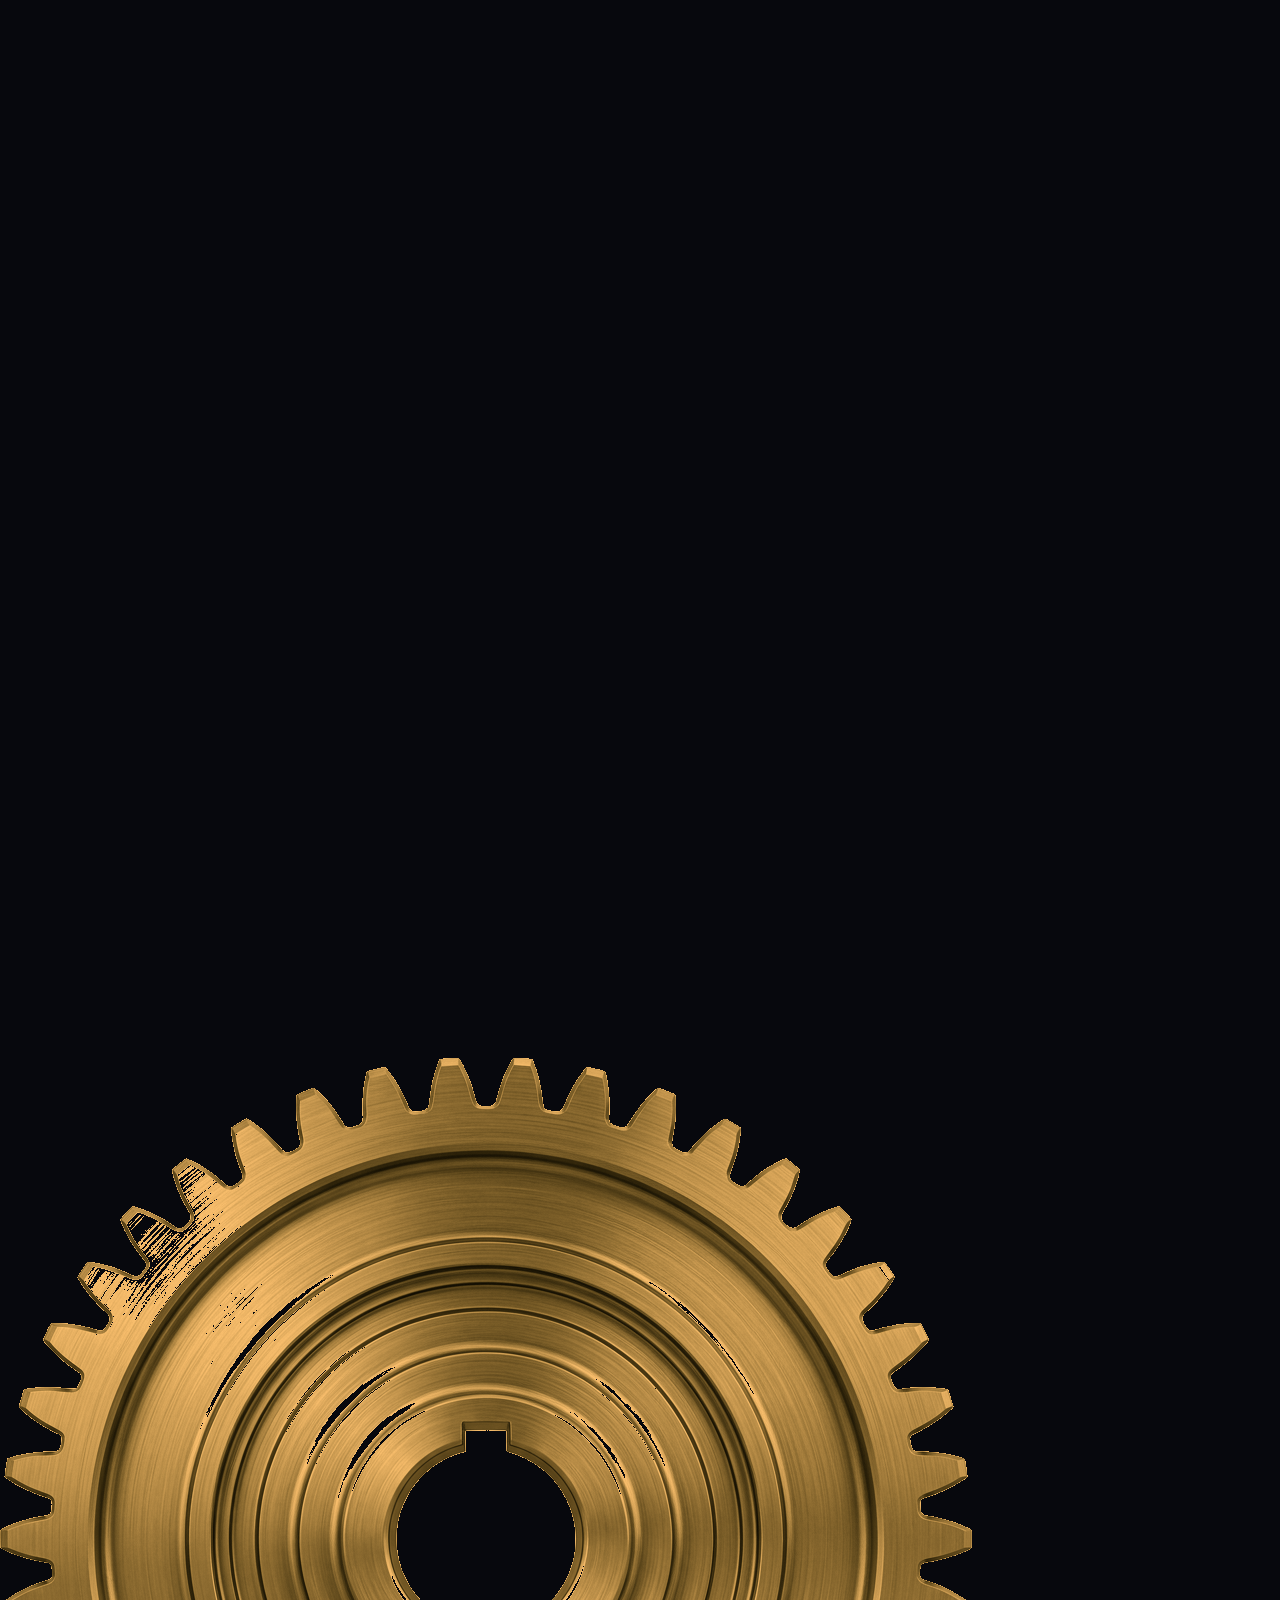
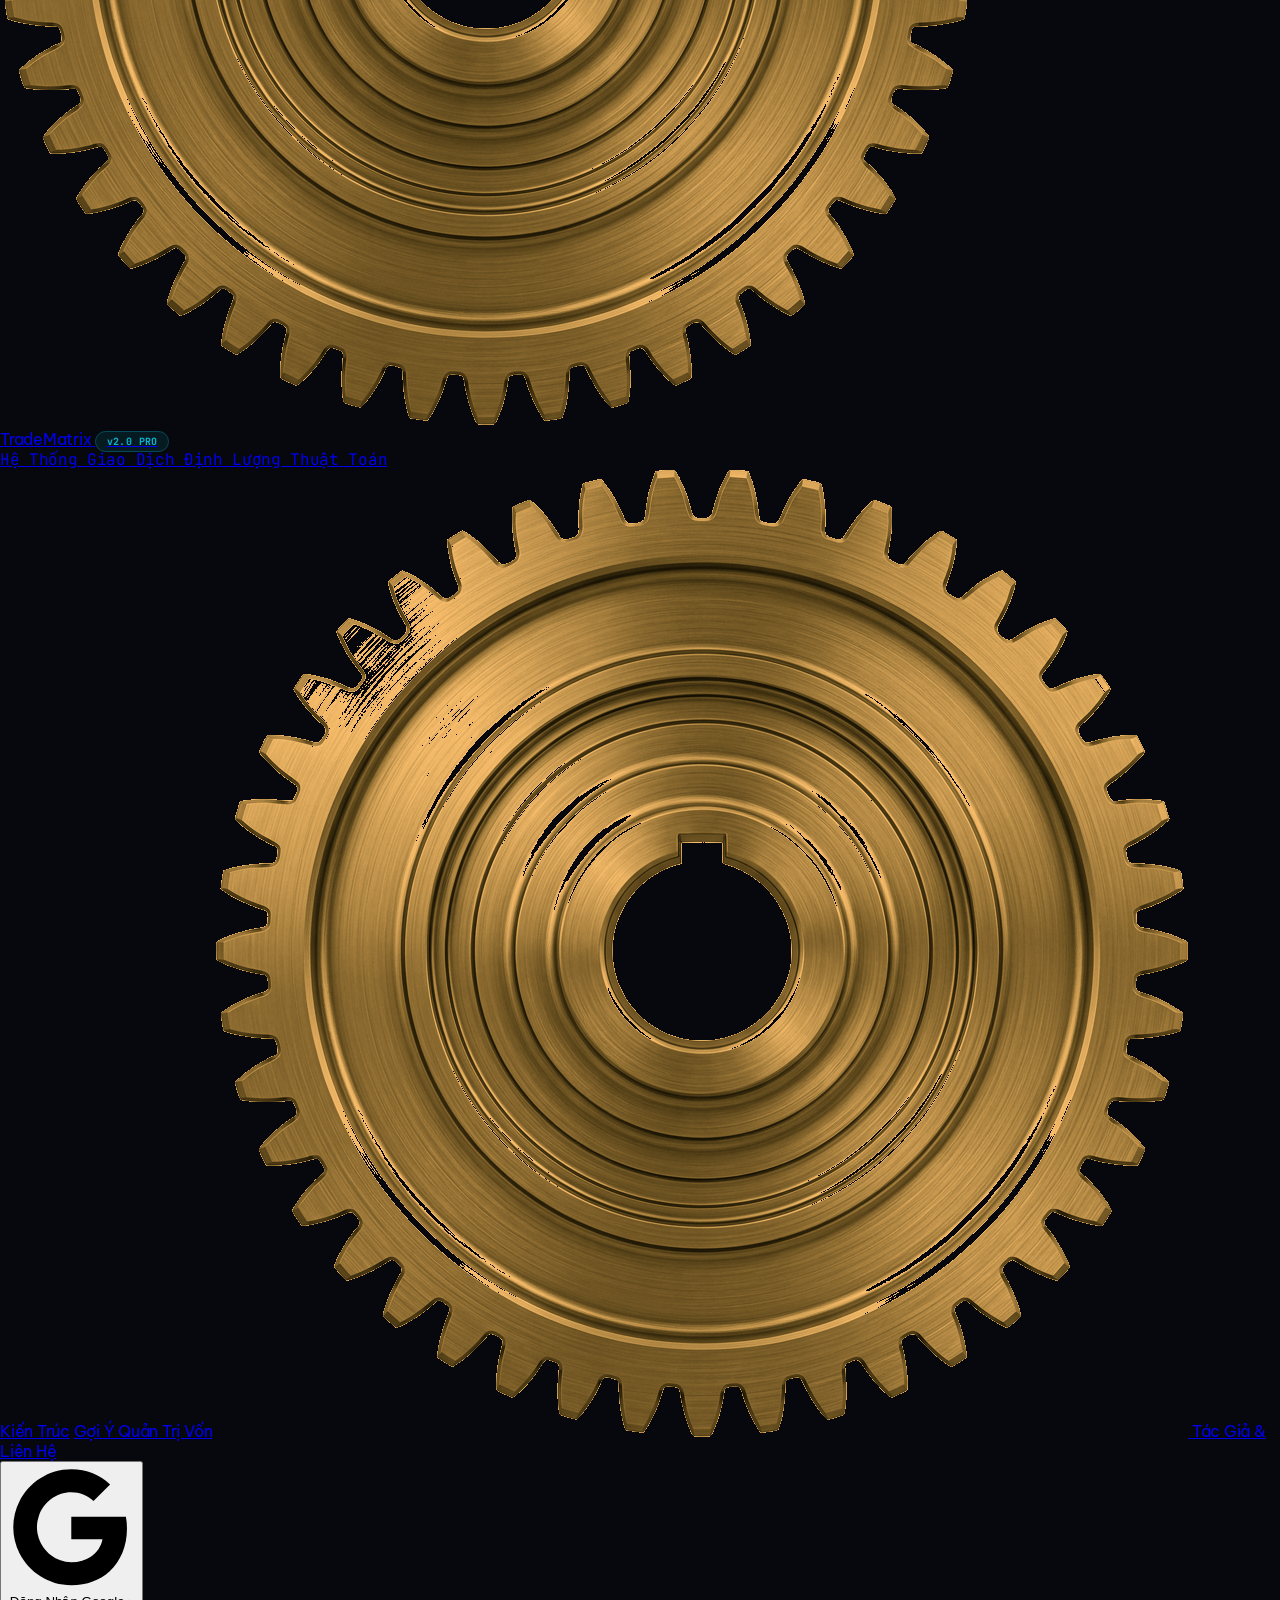
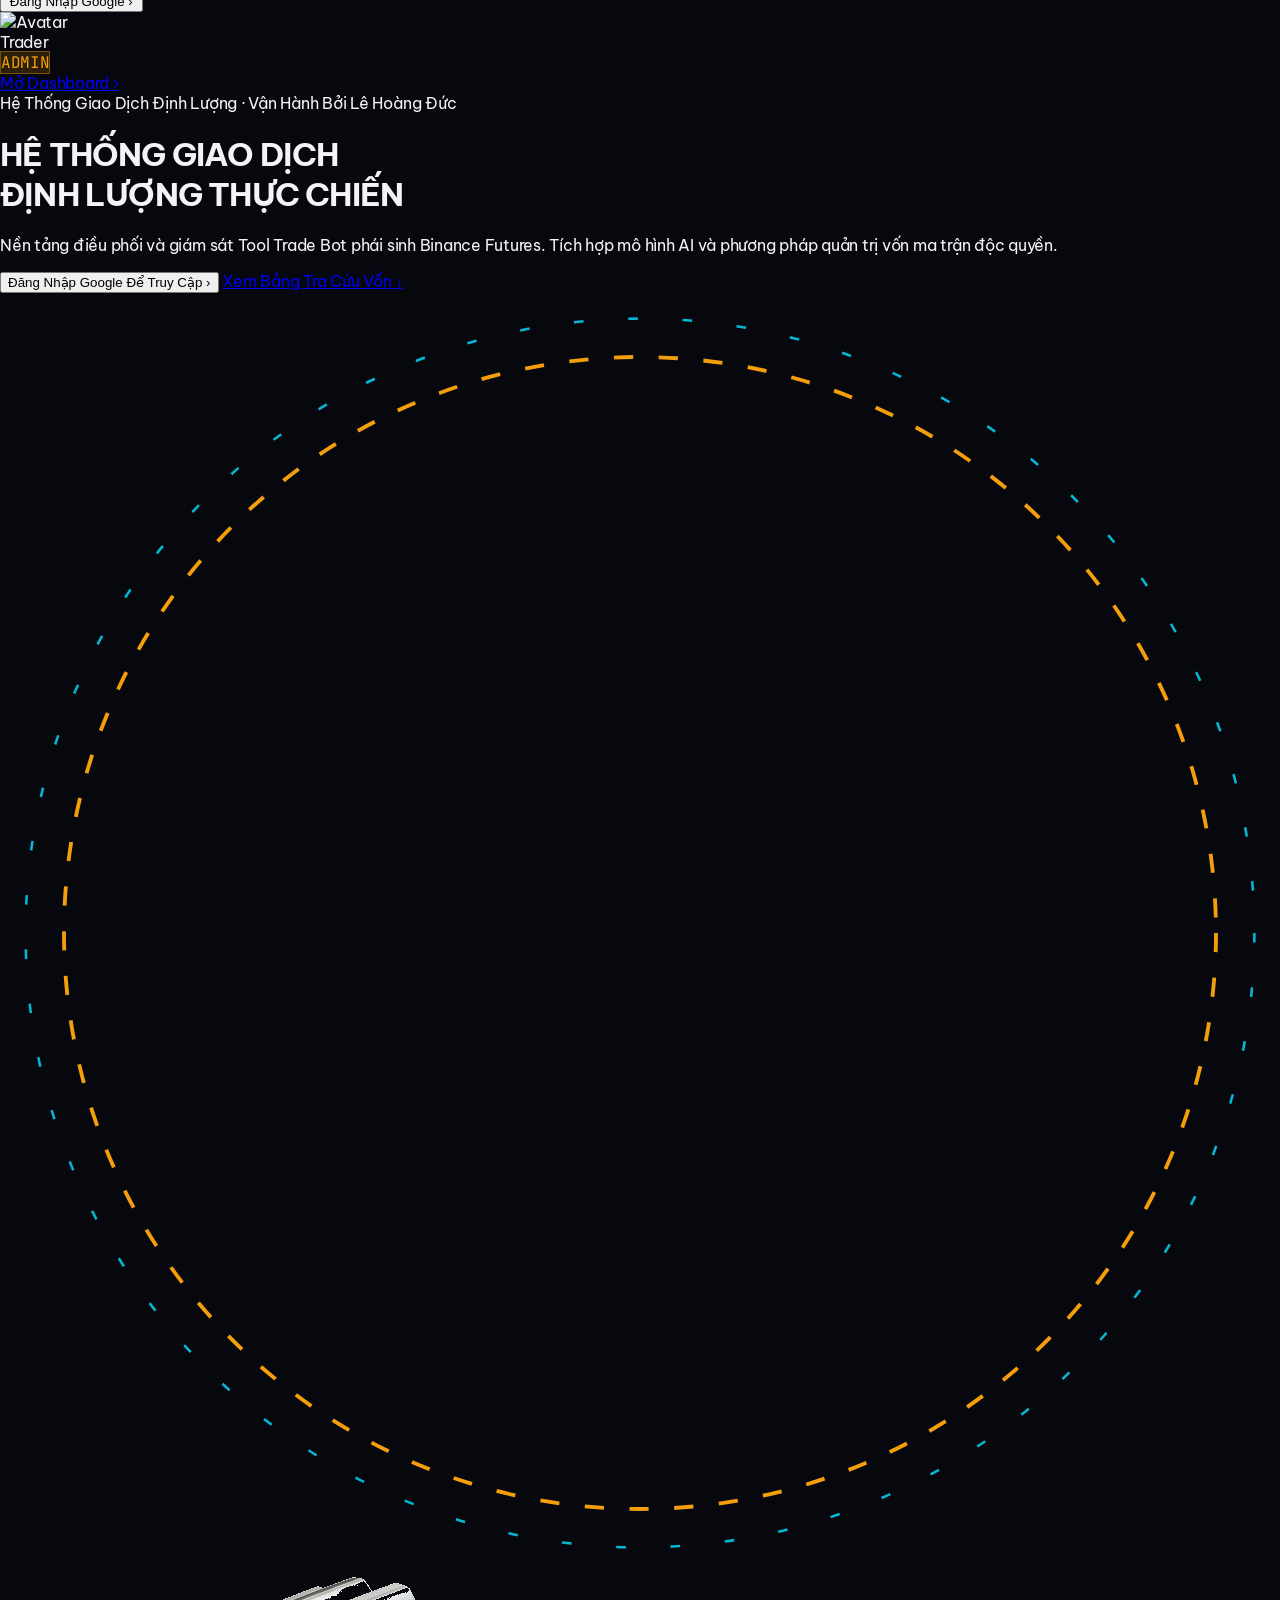
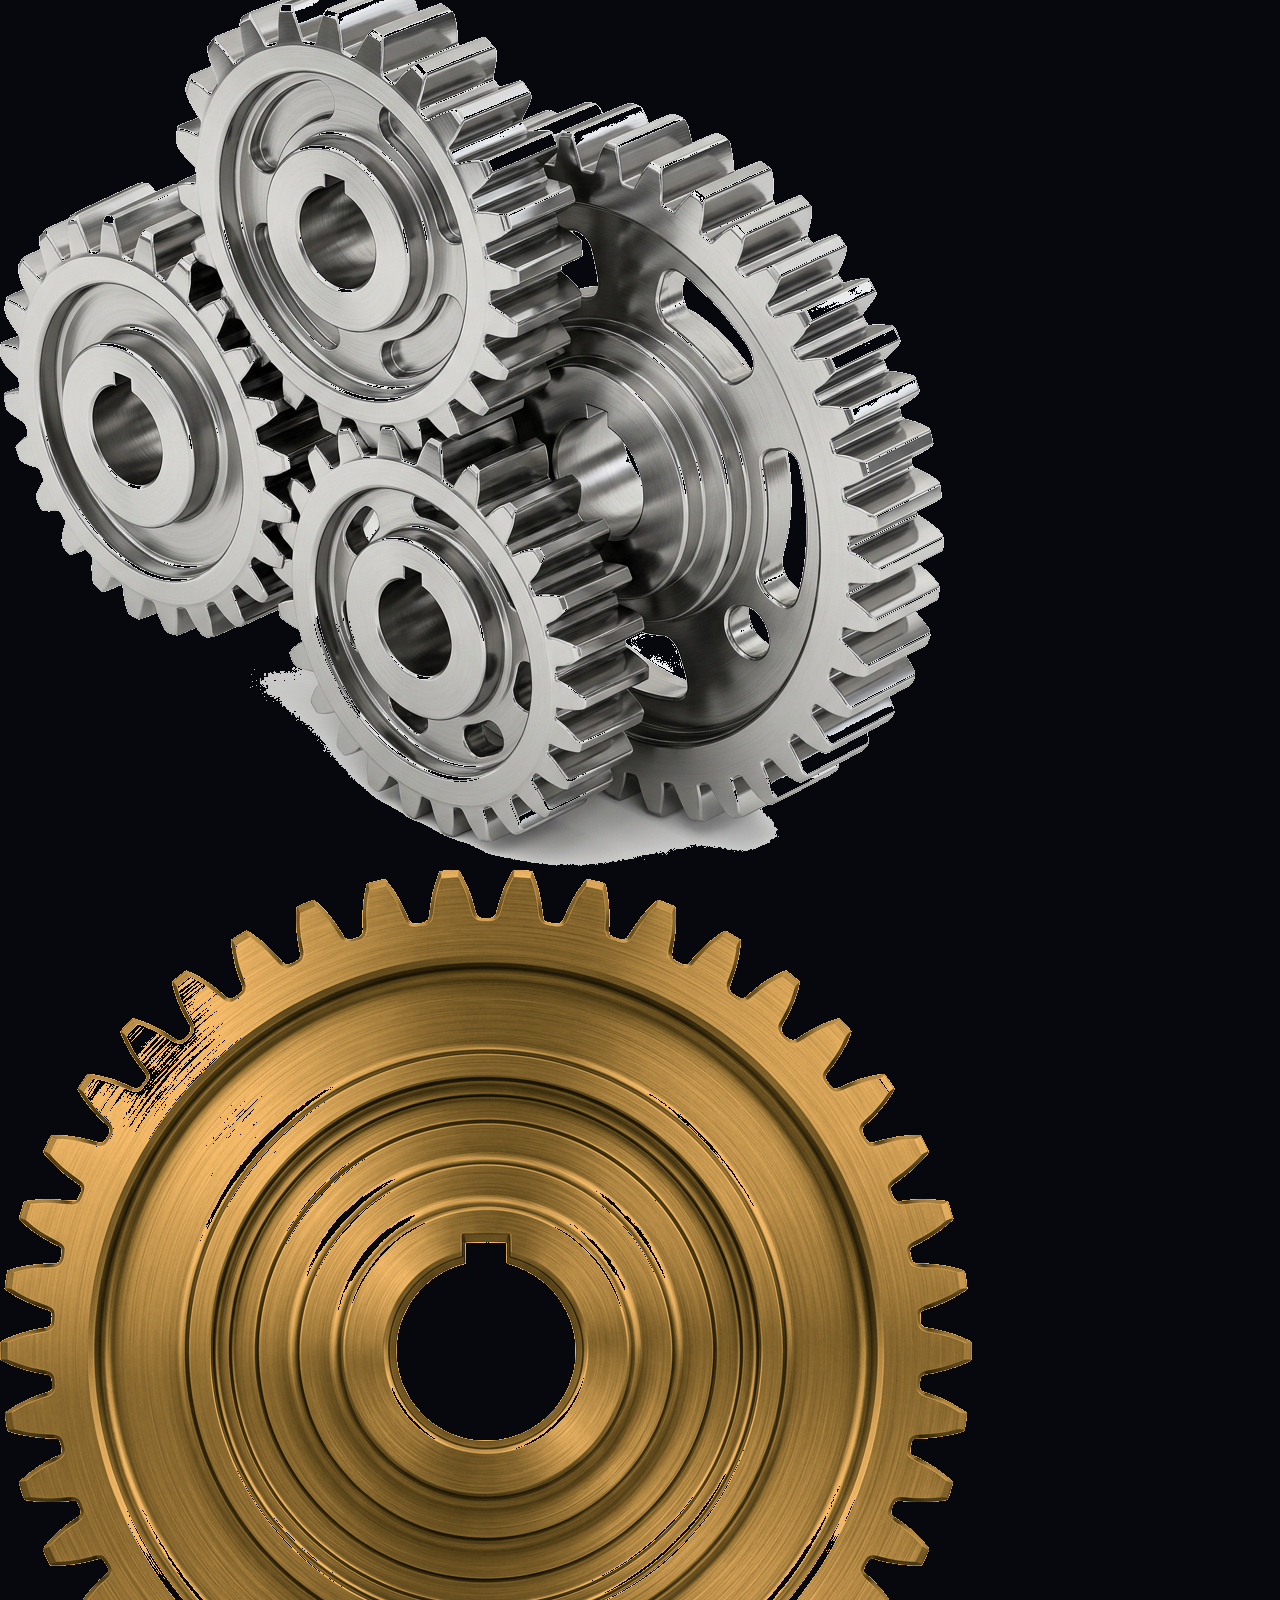
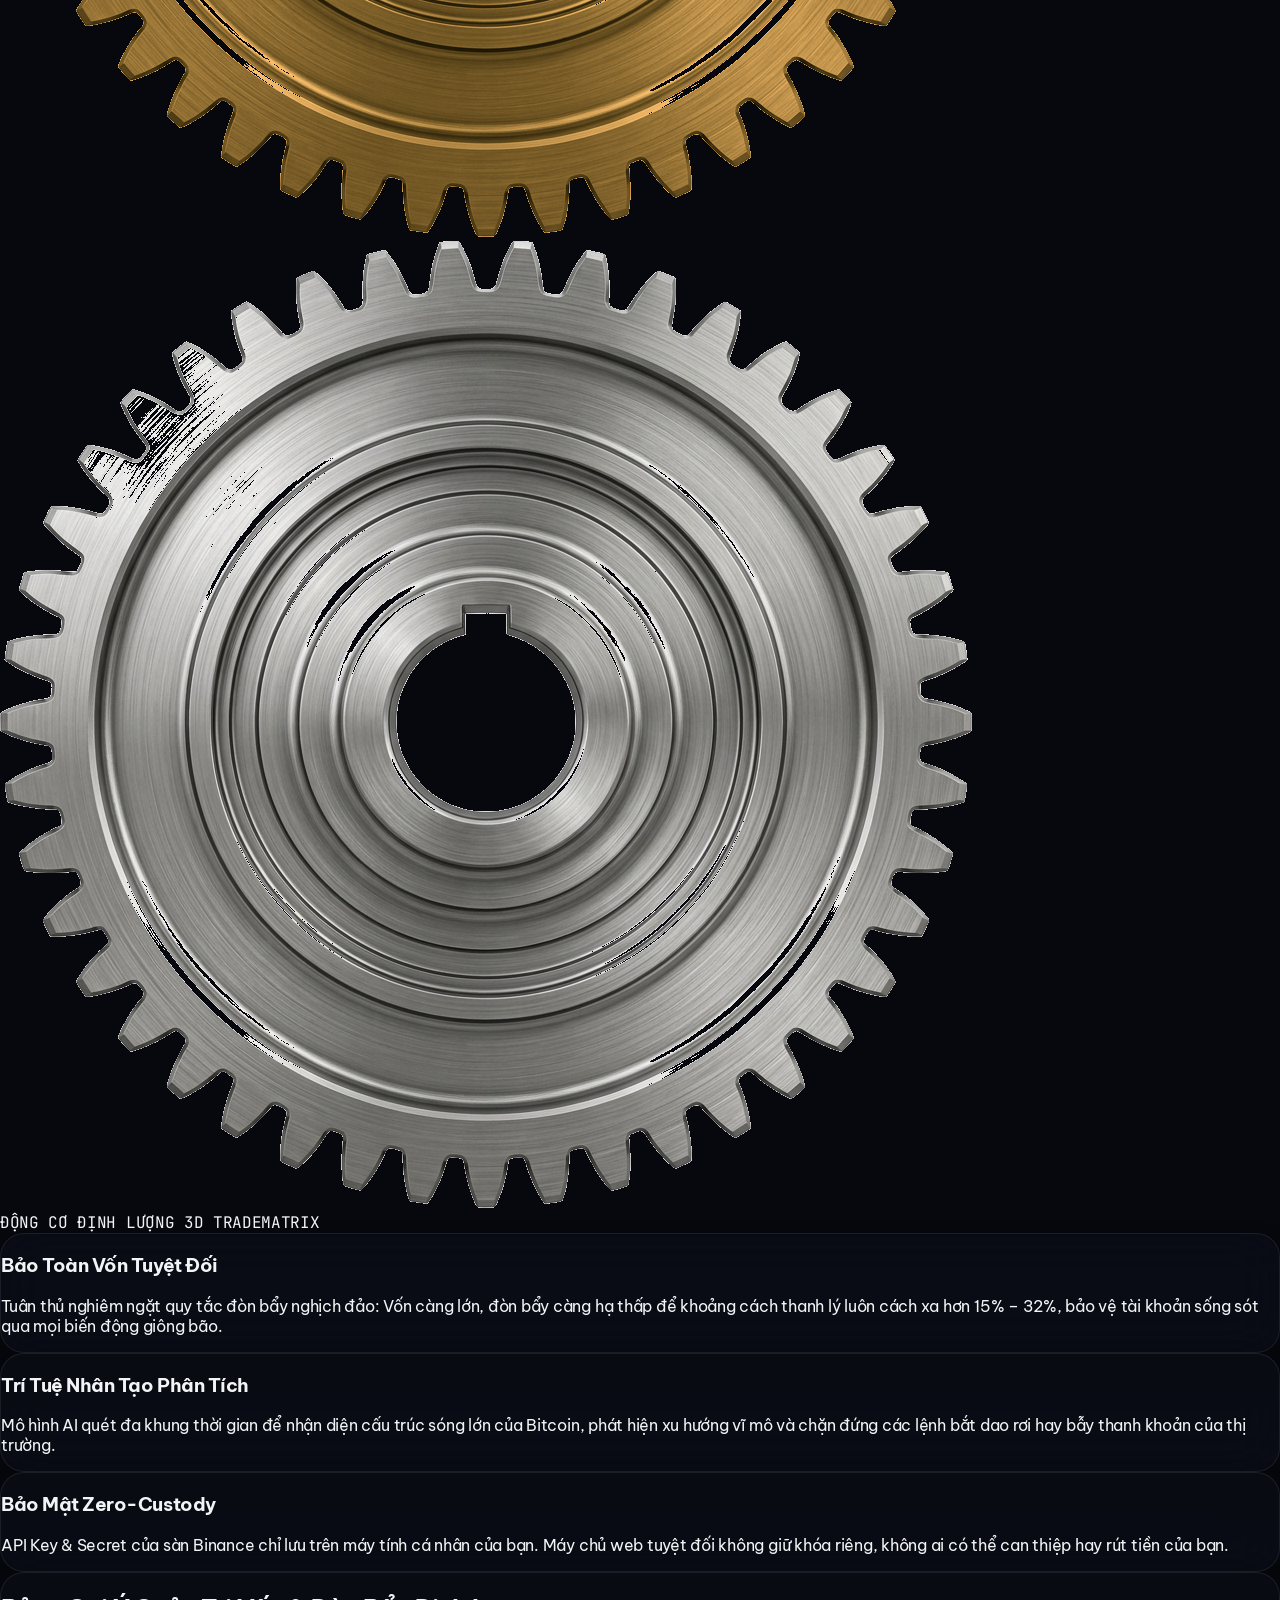
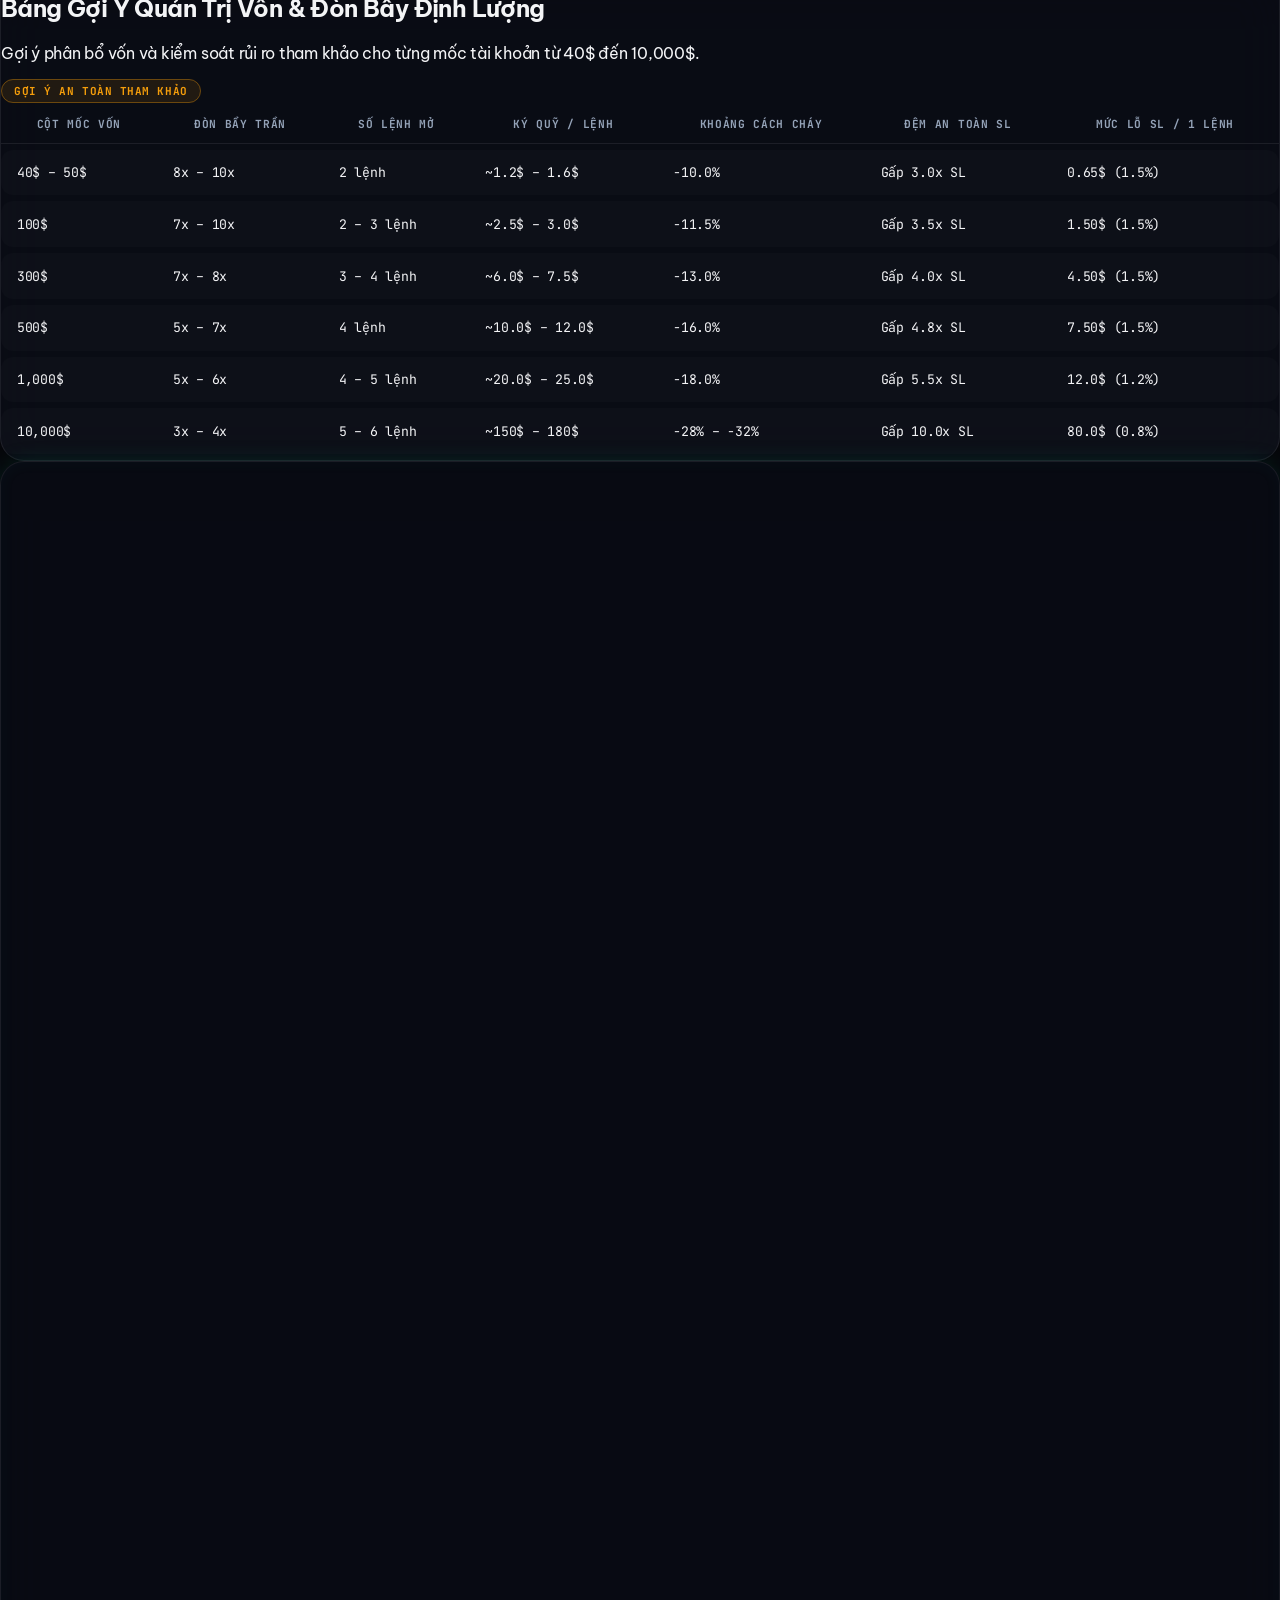
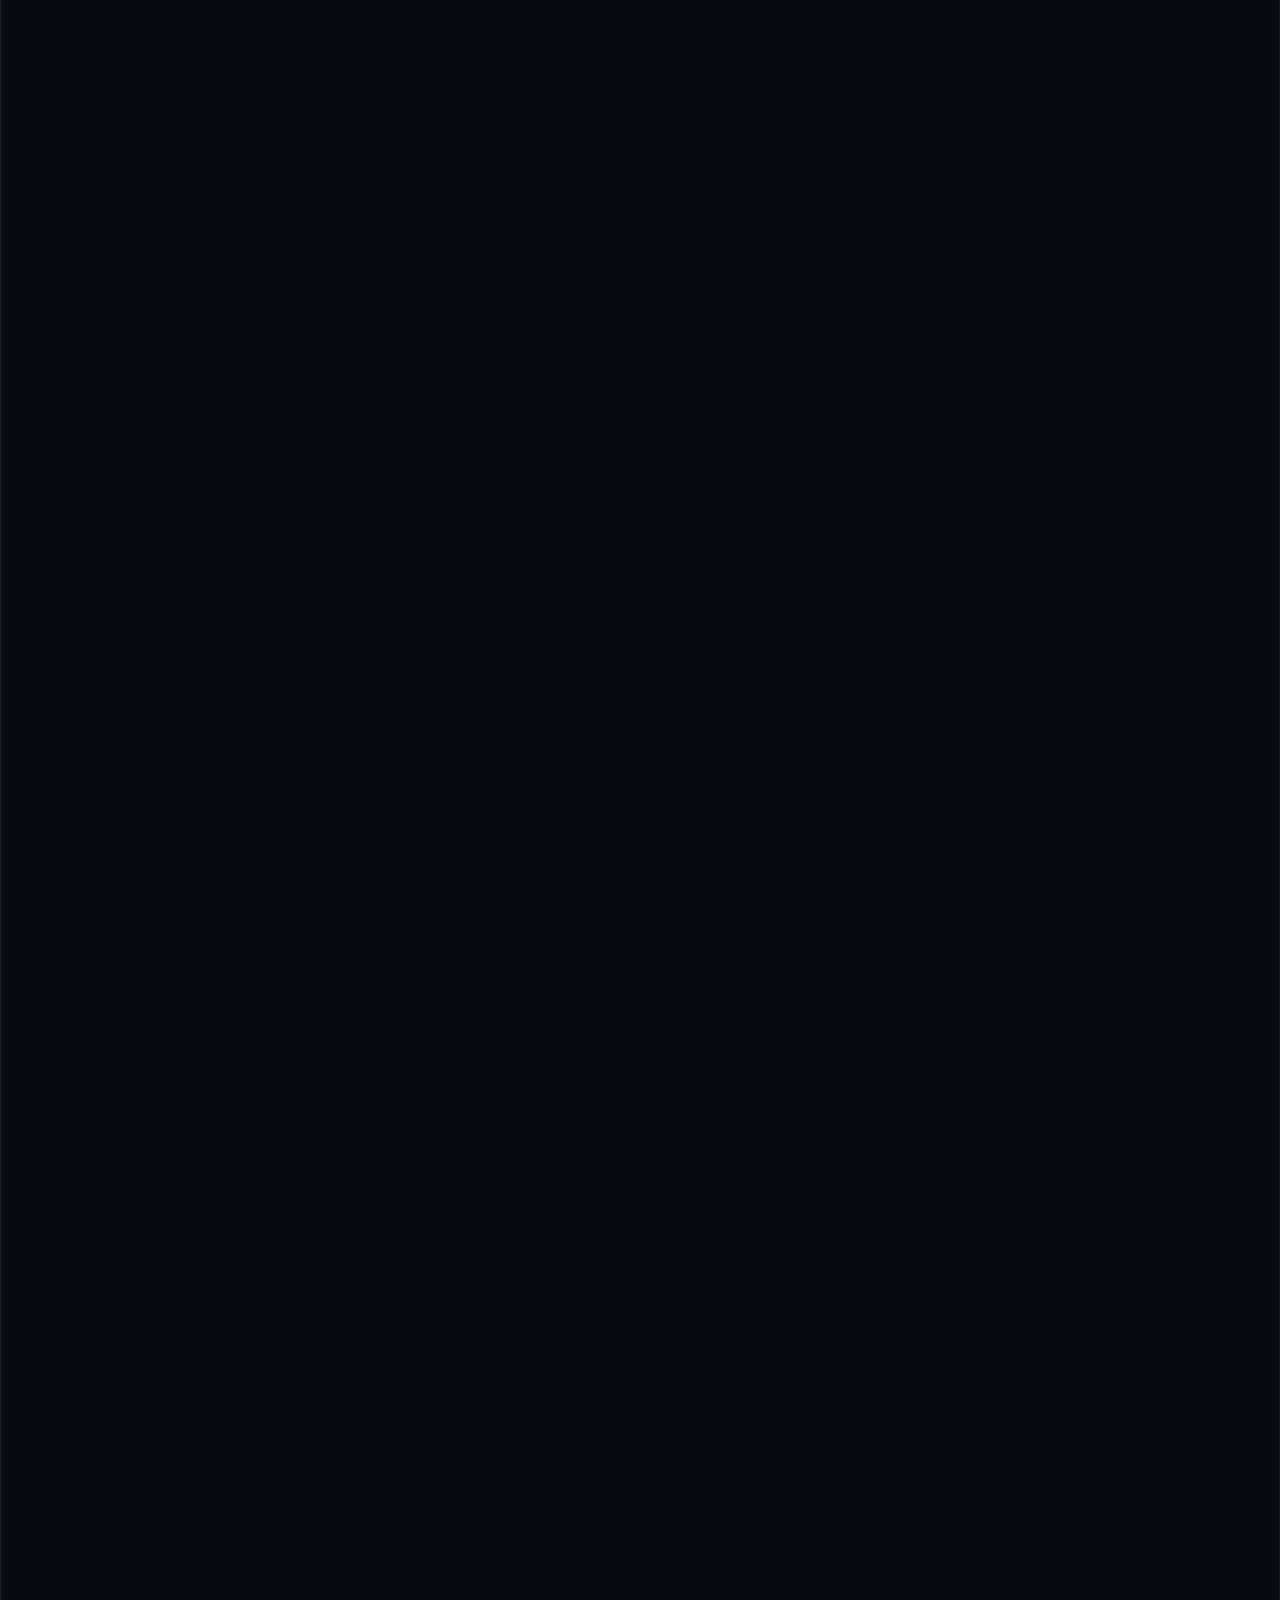
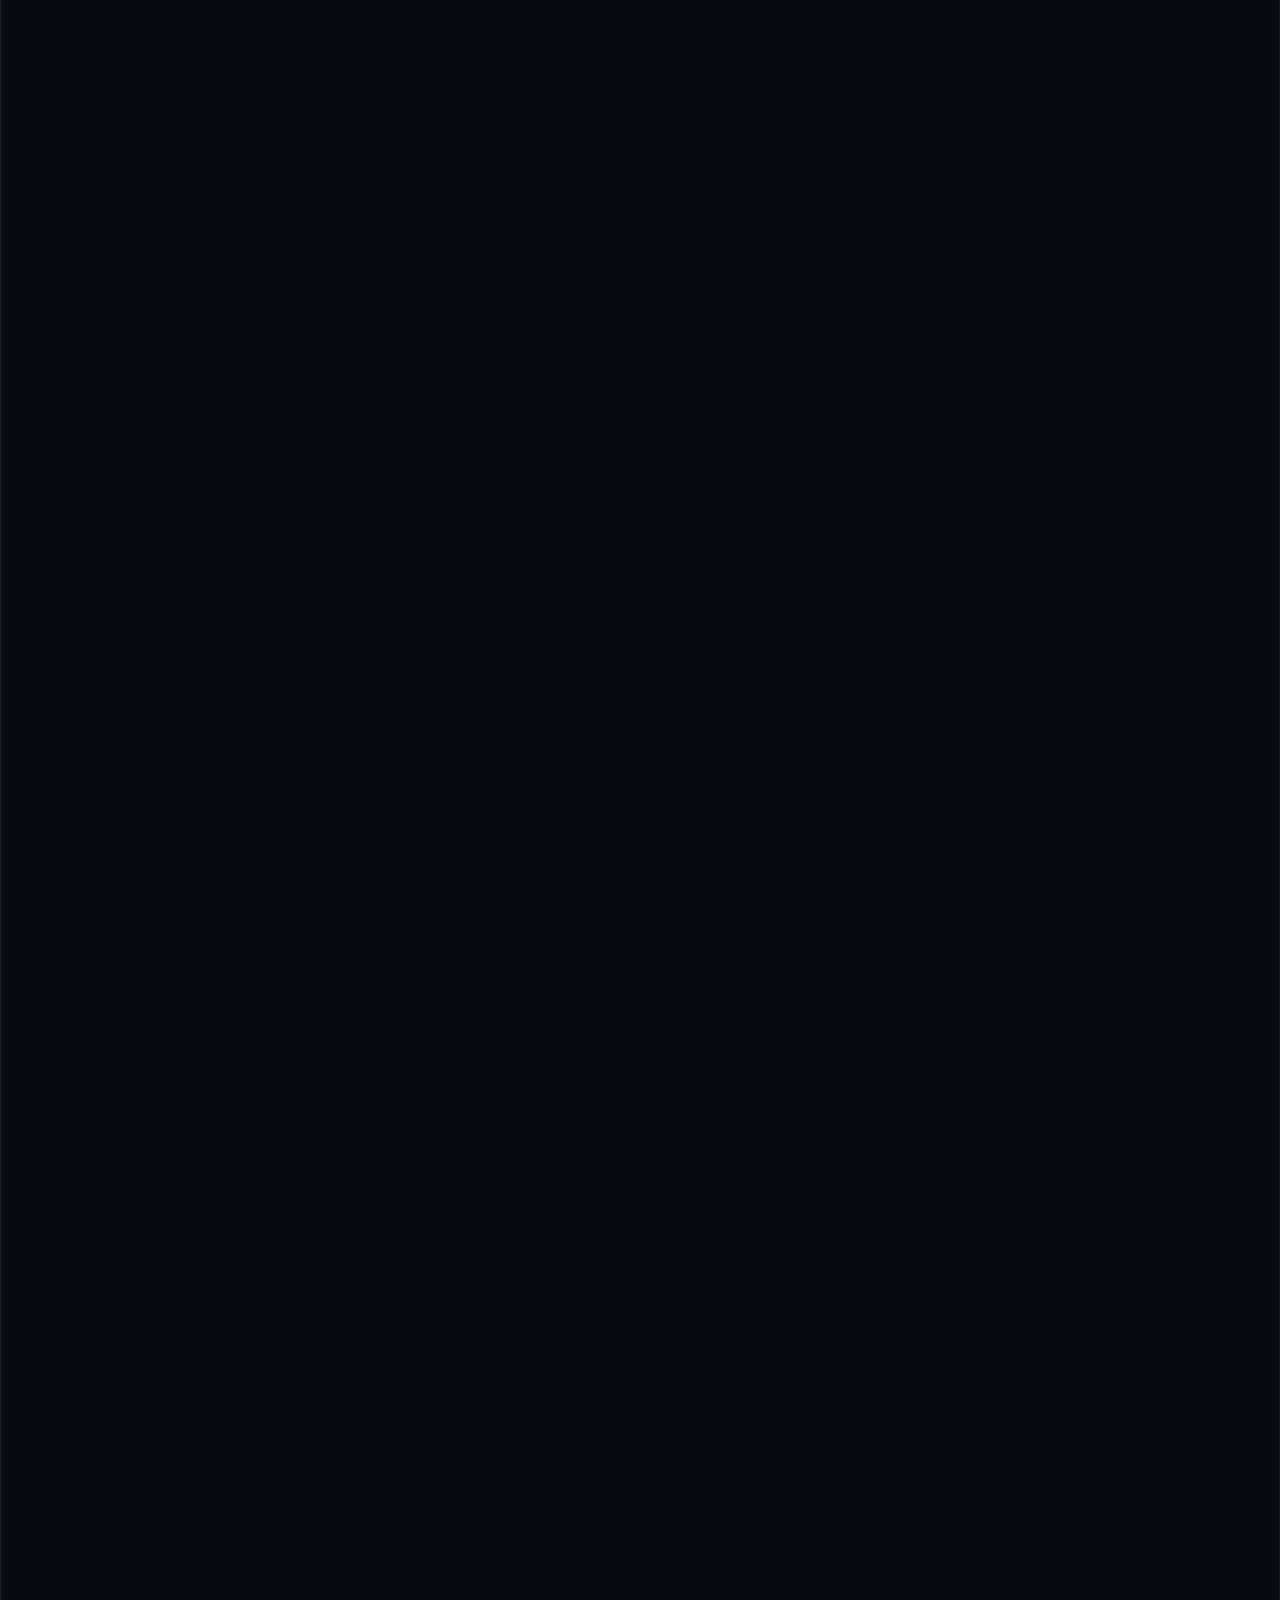
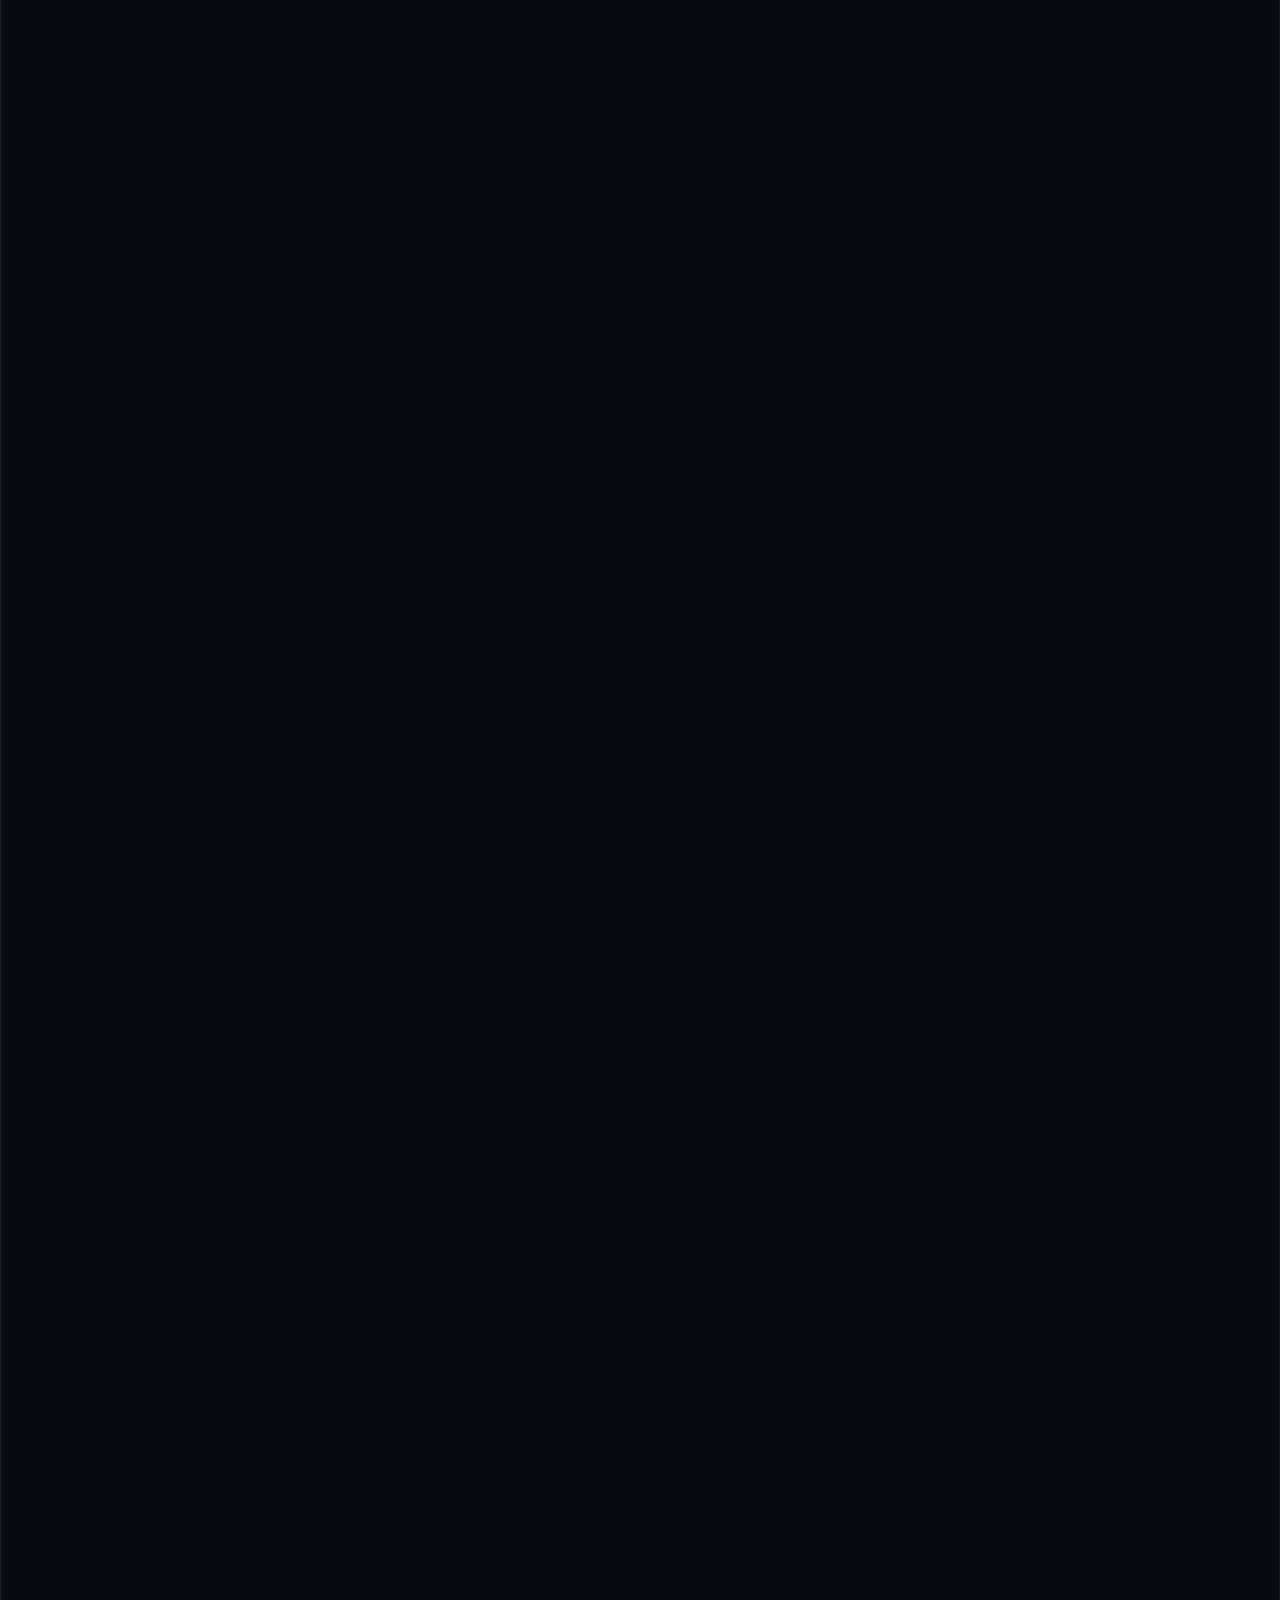
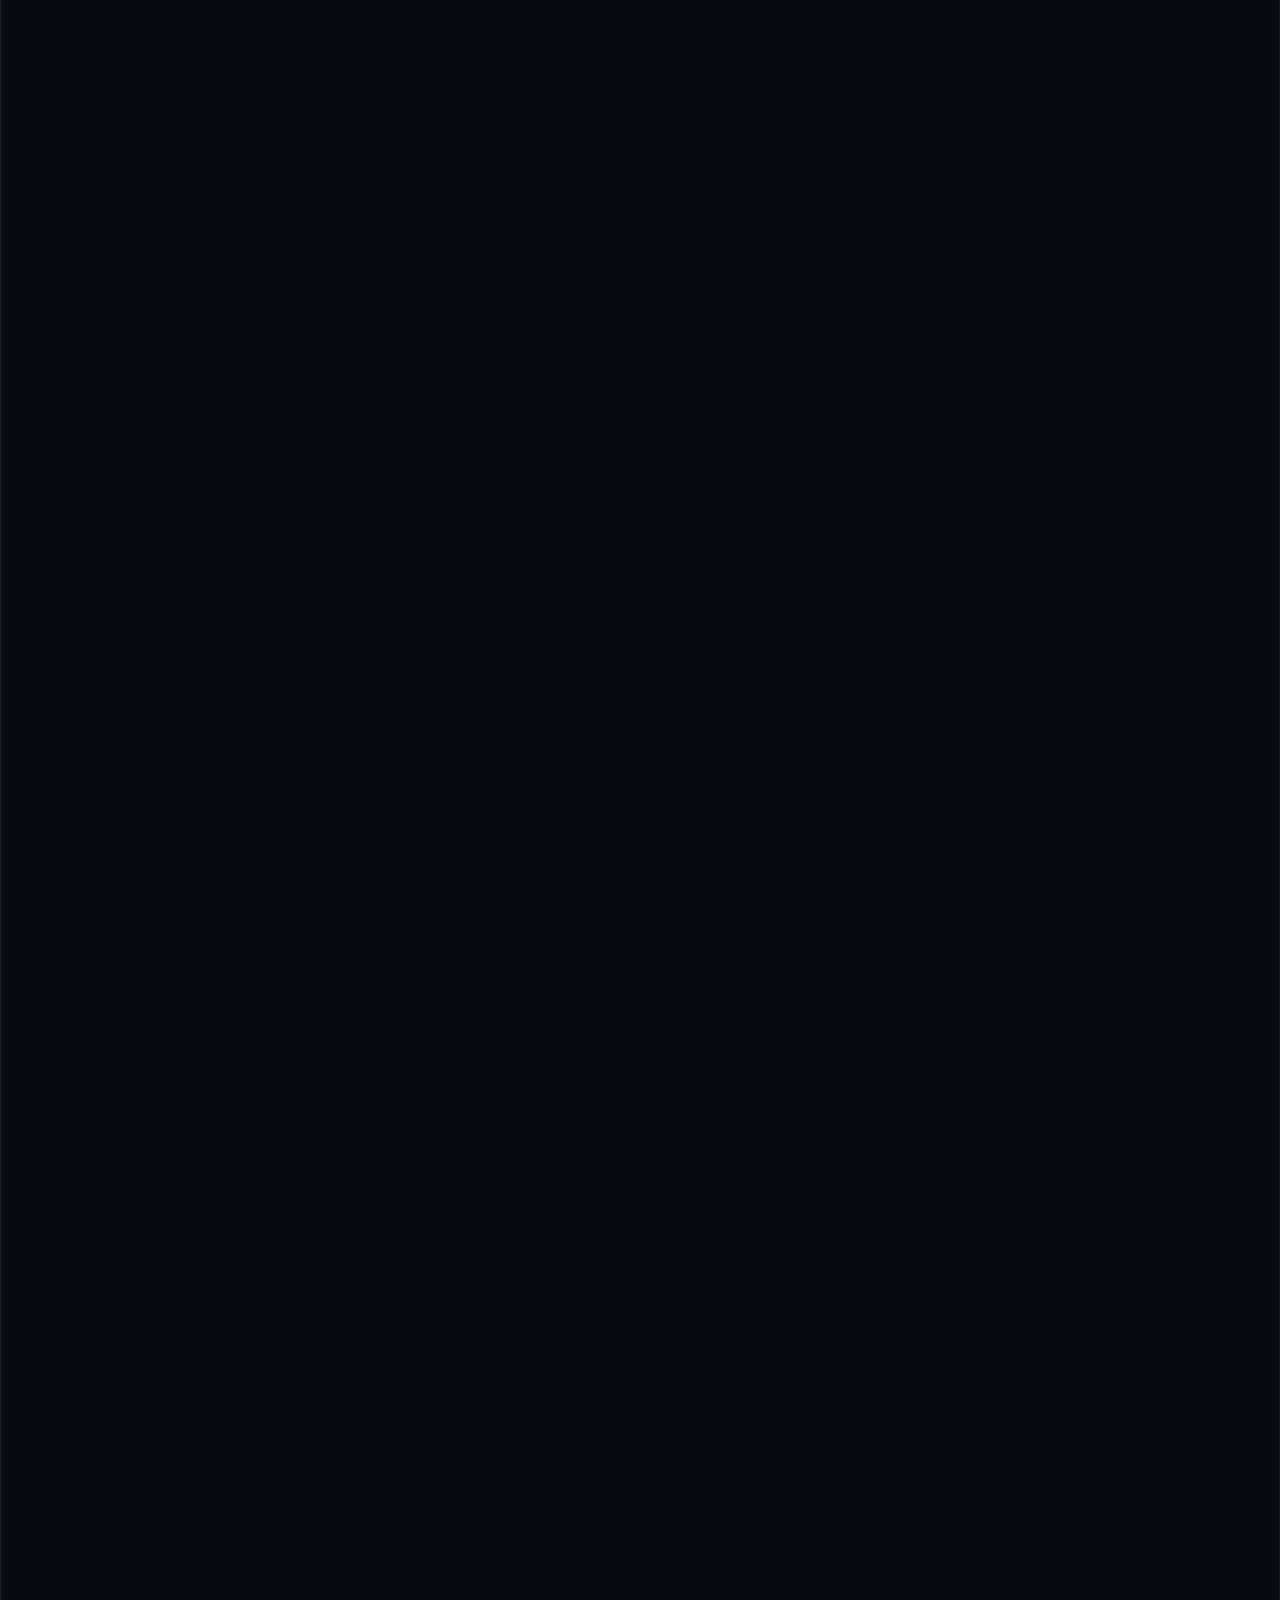
==== commit 044e2bb6: "Docs: Humble author section and add Telegram setup guide to step 6" ====
--- a/WEB_TRADE_BOT/index.html
+++ b/WEB_TRADE_BOT/index.html
@@ -429,15 +429,15 @@
                 </div>
                 <div>
                   <h2 class="text-xl sm:text-2xl font-black text-white tracking-wide">
-                    Kiến Trúc Sư Hệ Thống & Sáng Lập Viên
+                    Người Sáng Lập & Phát Triển
                   </h2>
                   <p class="text-xs text-gray-400">
-                    Người phát triển thuật toán định lượng và xây dựng nền tảng TradeMatrix.
+                    Lê Hoàng Đức · Người xây dựng và phát triển hệ thống TradeMatrix.
                   </p>
                 </div>
               </div>
               <div class="flex items-center space-x-2">
-                <span class="pill-badge-gold">FOUNDER PROFILE</span>
+                <span class="pill-badge-gold">TÁC GIẢ</span>
                 <span class="pill-badge">LÊ HOÀNG ĐỨC</span>
               </div>
             </div>
@@ -454,10 +454,10 @@
                   <div class="absolute bottom-4 left-4 right-4">
                     <div class="inline-flex items-center space-x-1.5 px-3 py-1 rounded-full bg-amber-400/20 border border-amber-400/40 text-amber-300 text-[11px] font-bold mono-font mb-1.5 backdrop-blur-md">
                       <span class="w-1.5 h-1.5 rounded-full bg-amber-400 animate-ping"></span>
-                      <span>KỶ LUẬT & TỈ MỈ TUYỆT ĐỐI</span>
+                      <span>KỶ LUẬT & QUẢN TRỊ RỦI RO</span>
                     </div>
                     <p class="text-xs text-gray-300 font-light">
-                      Mỗi tham số thuật toán đều được kiểm định khắt khe như từng chi tiết trong nghệ thuật đỉnh cao.
+                      Tập trung kiểm soát rủi ro, tuân thủ kỷ luật và bảo vệ nguồn vốn trong từng giao dịch.
                     </p>
                   </div>
                 </div>
@@ -468,8 +468,8 @@
                     <img src="assets/images/2_opt.webp" alt="Precision Work" class="w-full h-36 object-cover object-top transition duration-500 group-hover:scale-110">
                     <div class="absolute inset-0 bg-gradient-to-t from-black/80 to-transparent"></div>
                     <div class="absolute bottom-2 left-2 right-2">
-                      <span class="text-[10px] text-cyan-300 mono-font font-bold block uppercase">ĐỘ CHÍNH XÁC CAO</span>
-                      <span class="text-[9px] text-gray-400">Kỷ luật & Tỉ mỉ</span>
+                      <span class="text-[10px] text-cyan-300 mono-font font-bold block uppercase">KỶ LUẬT VỐN</span>
+                      <span class="text-[9px] text-gray-400">Quản trị lệnh chặt chẽ</span>
                     </div>
                   </div>
 
@@ -477,8 +477,8 @@
                     <img src="assets/images/3_opt.webp" alt="Research & Strategy" class="w-full h-36 object-cover object-center transition duration-500 group-hover:scale-110">
                     <div class="absolute inset-0 bg-gradient-to-t from-black/80 to-transparent"></div>
                     <div class="absolute bottom-2 left-2 right-2">
-                      <span class="text-[10px] text-emerald-300 mono-font font-bold block uppercase">PHÒNG THỰC CHIẾN</span>
-                      <span class="text-[9px] text-gray-400">Chiến lược định lượng</span>
+                      <span class="text-[10px] text-emerald-300 mono-font font-bold block uppercase">VẬN HÀNH BỀN BỈ</span>
+                      <span class="text-[9px] text-gray-400">Tự động hóa 24/7</span>
                     </div>
                   </div>
                 </div>
@@ -487,18 +487,18 @@
               <!-- Right Column: Bio, Philosophy & Social Connect -->
               <div class="lg:col-span-7 space-y-6 text-left">
                 <div>
-                  <span class="text-xs font-bold text-amber-400 mono-font uppercase tracking-wider block mb-1">KIẾN TRÚC SƯ THUẬT TOÁN</span>
+                  <span class="text-xs font-bold text-amber-400 mono-font uppercase tracking-wider block mb-1">PHÁT TRIỂN HỆ THỐNG</span>
                   <h3 class="text-2xl sm:text-4xl font-black text-white tracking-tight">
                     LÊ HOÀNG ĐỨC
                   </h3>
                   <p class="text-sm text-gray-400 mono-font mt-1">
-                    Buôn Ma Thuột, Đắk Lắk · Quantitative Developer & System Architect
+                    Buôn Ma Thuột, Đắk Lắk · Người phát triển bot TradeMatrix
                   </p>
                 </div>
 
                 <!-- Manifesto Quote -->
                 <div class="p-5 rounded-2xl bg-white/[0.03] border-l-4 border-amber-400 border-white/10 text-gray-200 text-sm leading-relaxed italic">
-                  “Sự tỉ mỉ, kiên nhẫn và kỷ luật trong từng chi tiết tạo nên sự hoàn hảo — dù là trong ẩm thực đỉnh cao hay trong việc xây dựng các thuật toán định lượng khắt khe nhất. TradeMatrix sinh ra không phải để kiếm tiền chớp nhoáng theo cảm xúc, mà là một cỗ máy toán học bền bỉ, bảo toàn vốn tuyệt đối trước mọi bão giông của thị trường.”
+                  “TradeMatrix là công cụ giao dịch tự động do tôi phát triển nhằm mục tiêu duy trì kỷ luật, hạn chế vào lệnh theo cảm xúc và quản trị rủi ro an toàn hơn khi giao dịch Binance Futures. Hệ thống không cam kết làm giàu nhanh, mà tập trung vào sự ổn định, kỷ luật và bảo toàn vốn đường dài.”
                 </div>
 
                 <!-- 3 Feature Pillars -->
@@ -508,8 +508,8 @@
                       <i data-lucide="shield-check" class="w-4 h-4"></i>
                     </div>
                     <div>
-                      <h4 class="text-xs font-bold text-white uppercase mono-font">Bảo Mật Zero-Custody Tuyệt Đối</h4>
-                      <p class="text-xs text-gray-400 mt-0.5">Khóa API Binance Futures lưu 100% trên máy tính cá nhân của bạn. Không ai có quyền truy cập hay rút tiền.</p>
+                      <h4 class="text-xs font-bold text-white uppercase mono-font">Bảo Mật API Cá Nhân Tuyệt Đối</h4>
+                      <p class="text-xs text-gray-400 mt-0.5">Khóa API Binance Futures lưu 100% trên máy tính cá nhân của bạn. Không một ai (kể cả Admin) biết được khóa API của bạn.</p>
                     </div>
                   </div>
 
@@ -518,8 +518,8 @@
                       <i data-lucide="sliders" class="w-4 h-4"></i>
                     </div>
                     <div>
-                      <h4 class="text-xs font-bold text-white uppercase mono-font">Cơ Chế Đòn Bẩy Nghịch Đảo Chuẩn ATR</h4>
-                      <p class="text-xs text-gray-400 mt-0.5">Tự động co giãn đòn bẩy và khối lượng vào lệnh theo mốc vốn, giữ đệm an toàn cháy tài khoản luôn xa hơn 15% – 32%.</p>
+                      <h4 class="text-xs font-bold text-white uppercase mono-font">Gợi Ý Quản Lý Vốn & Đòn Bẩy</h4>
+                      <p class="text-xs text-gray-400 mt-0.5">Gợi ý mốc đòn bẩy và khối lượng vào lệnh theo từng mốc vốn, giữ đệm an toàn cháy tài khoản luôn xa hơn 15% – 32%.</p>
                     </div>
                   </div>
 
@@ -529,7 +529,7 @@
                     </div>
                     <div>
                       <h4 class="text-xs font-bold text-white uppercase mono-font">Hỗ Trợ & Cấp Quyền Trực Tiếp</h4>
-                      <p class="text-xs text-gray-400 mt-0.5">Tôi trực tiếp phê duyệt thành viên, giải đáp kỹ thuật và đồng hành cùng người dùng trong suốt quá trình vận hành tool.</p>
+                      <p class="text-xs text-gray-400 mt-0.5">Tôi trực tiếp phê duyệt thành viên, giải đáp kỹ thuật và đồng hành cùng anh em trong quá trình vận hành tool.</p>
                     </div>
                   </div>
                 </div>
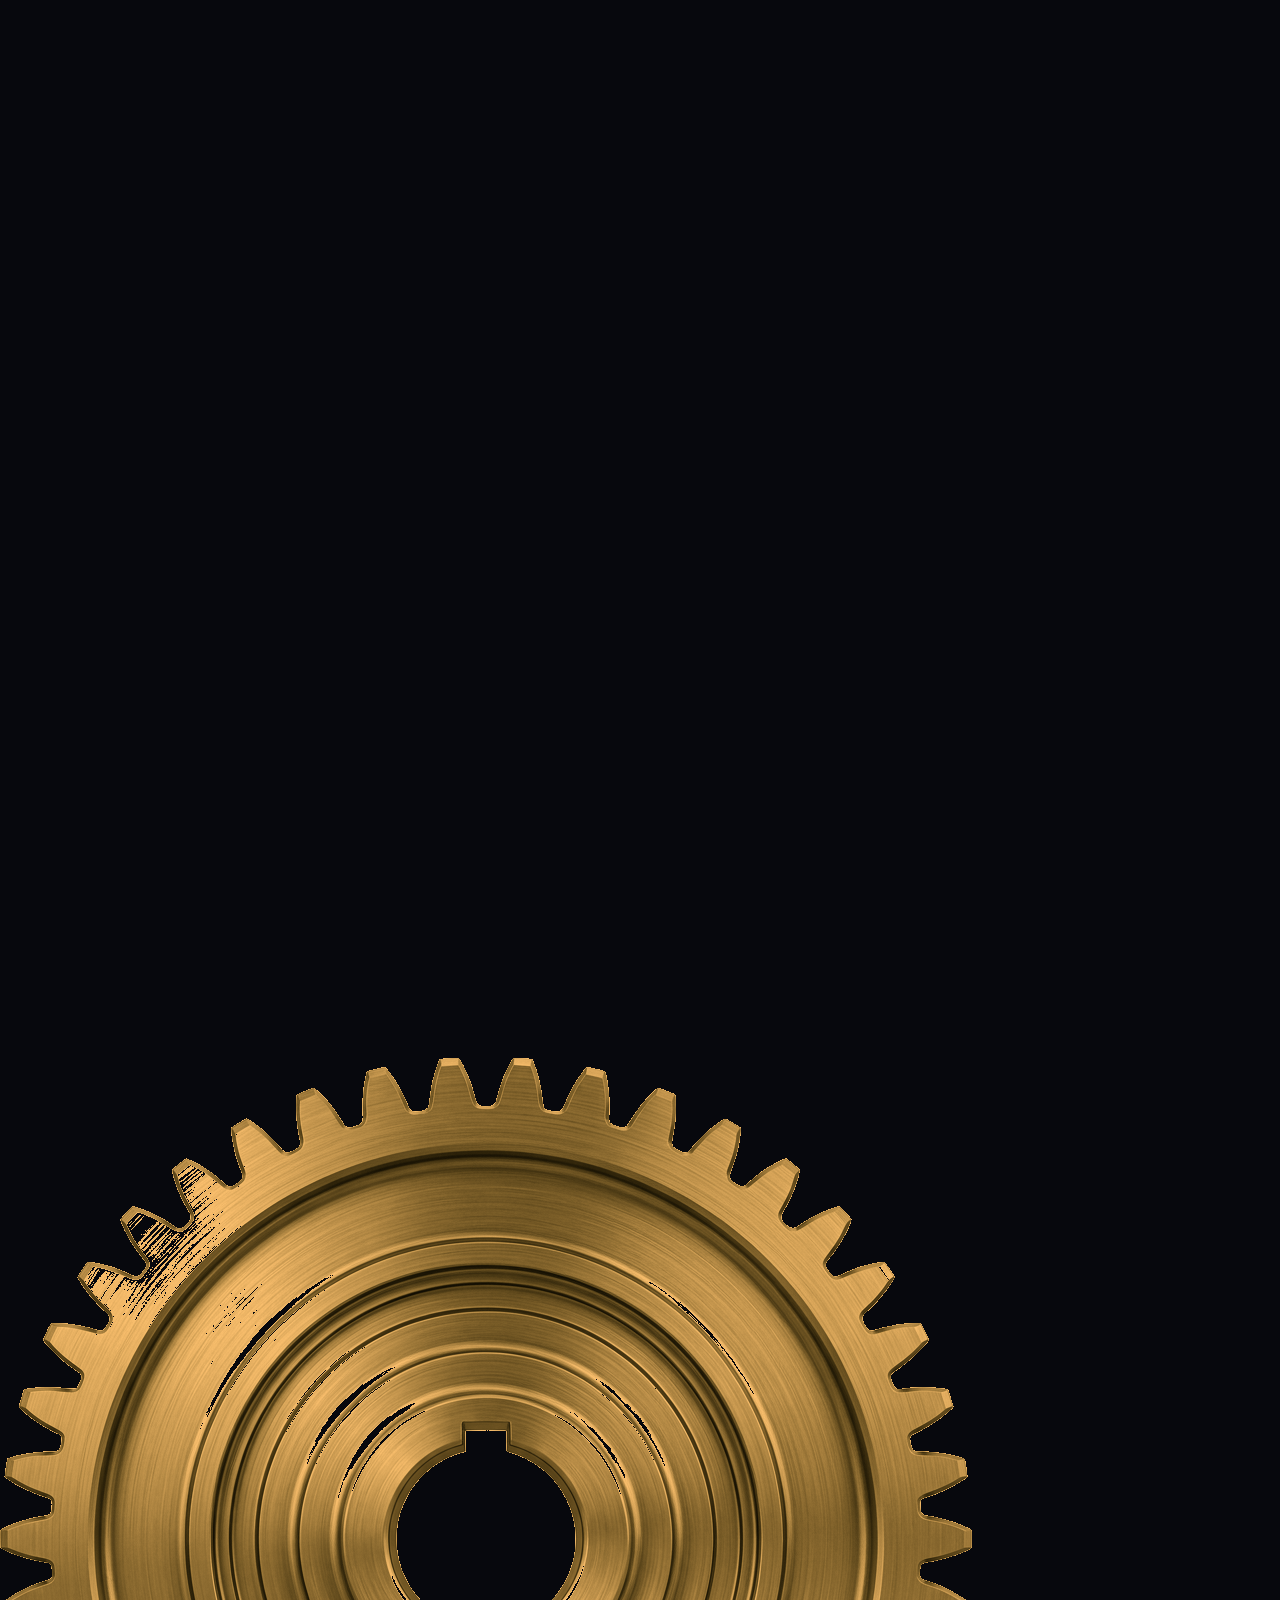
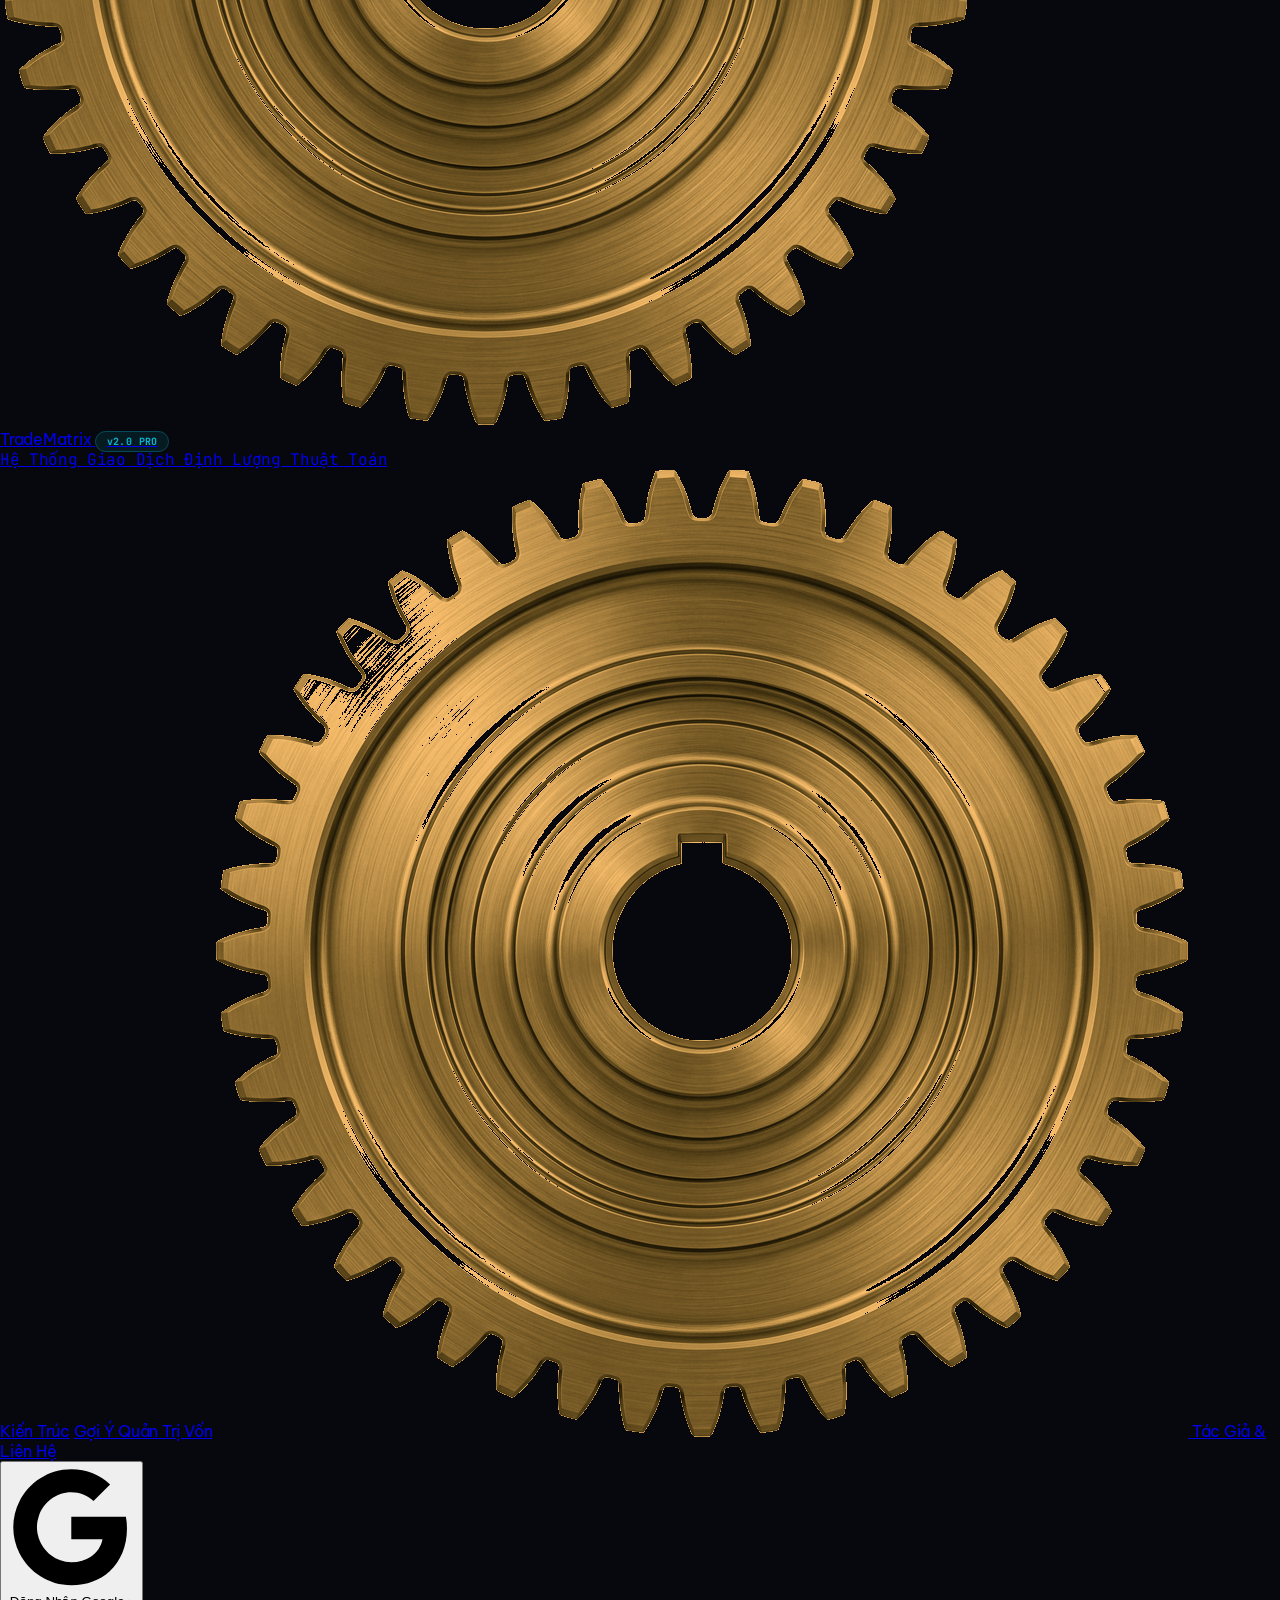
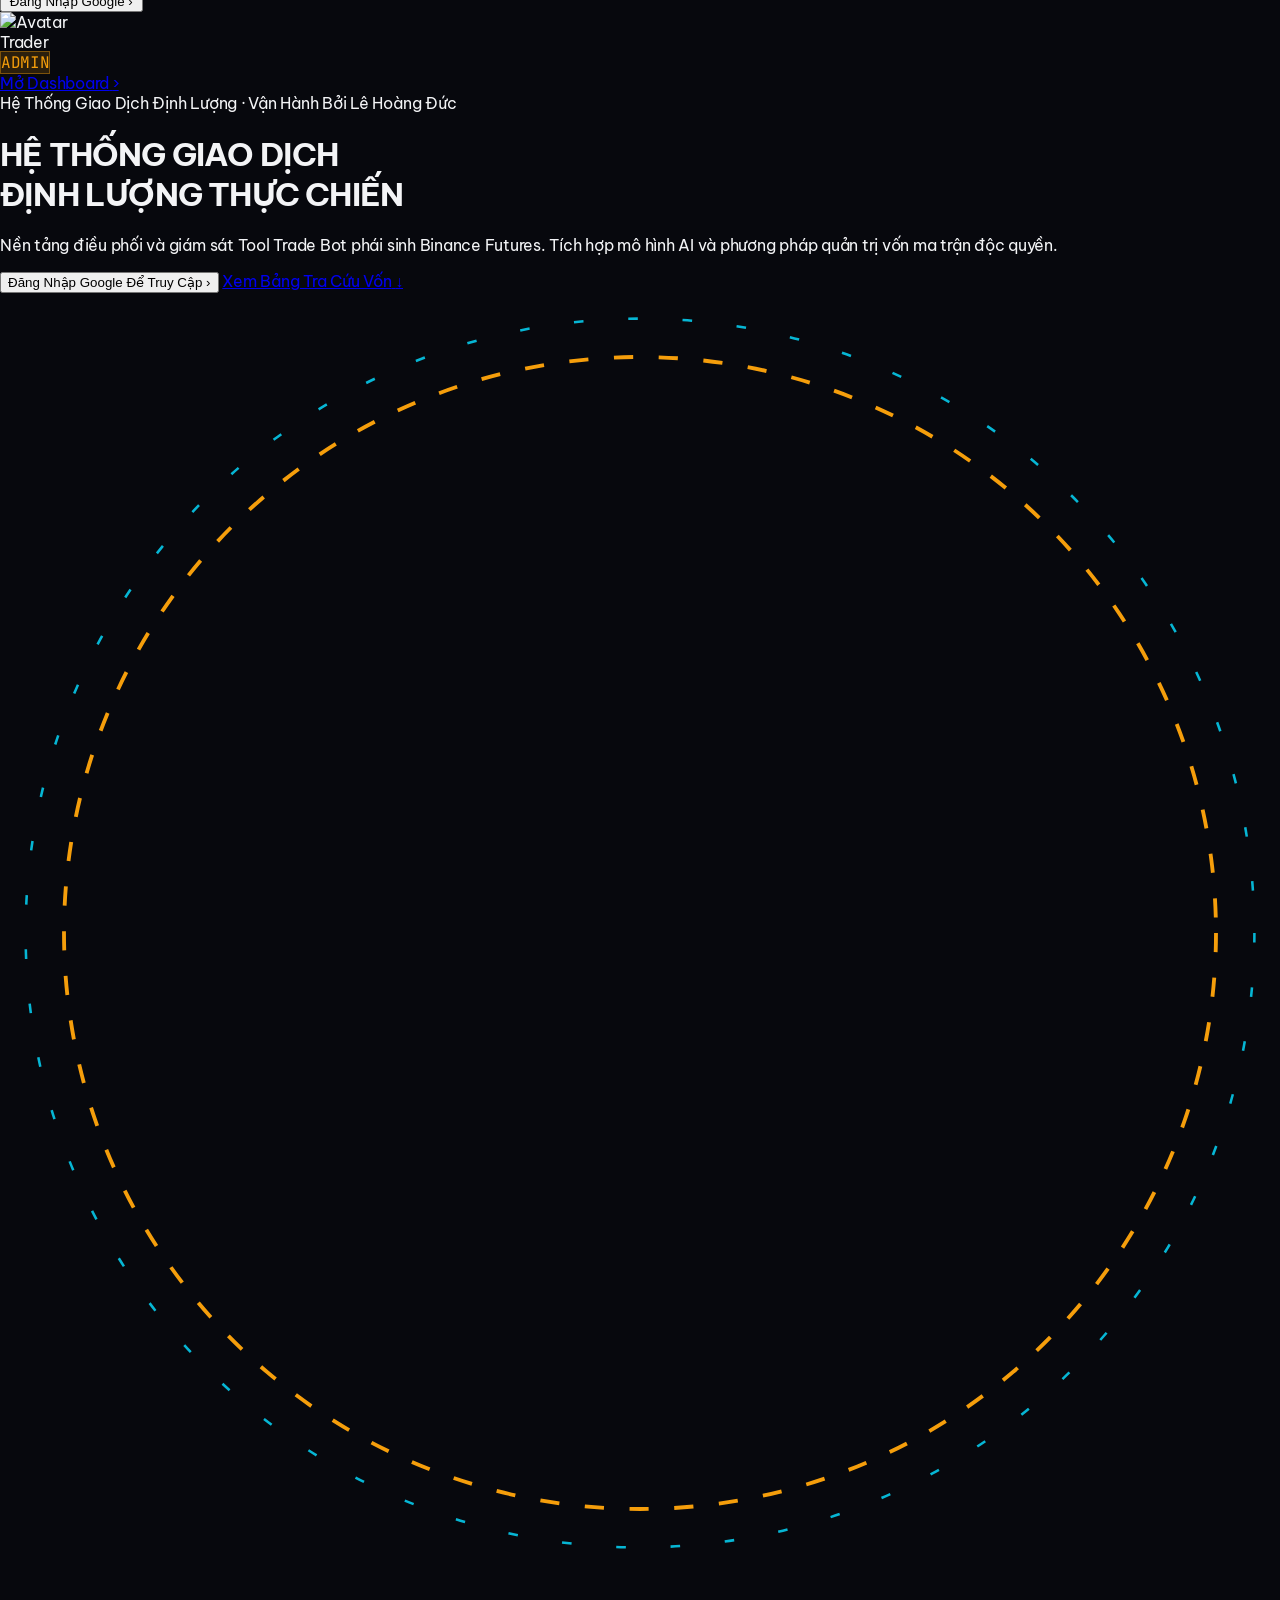
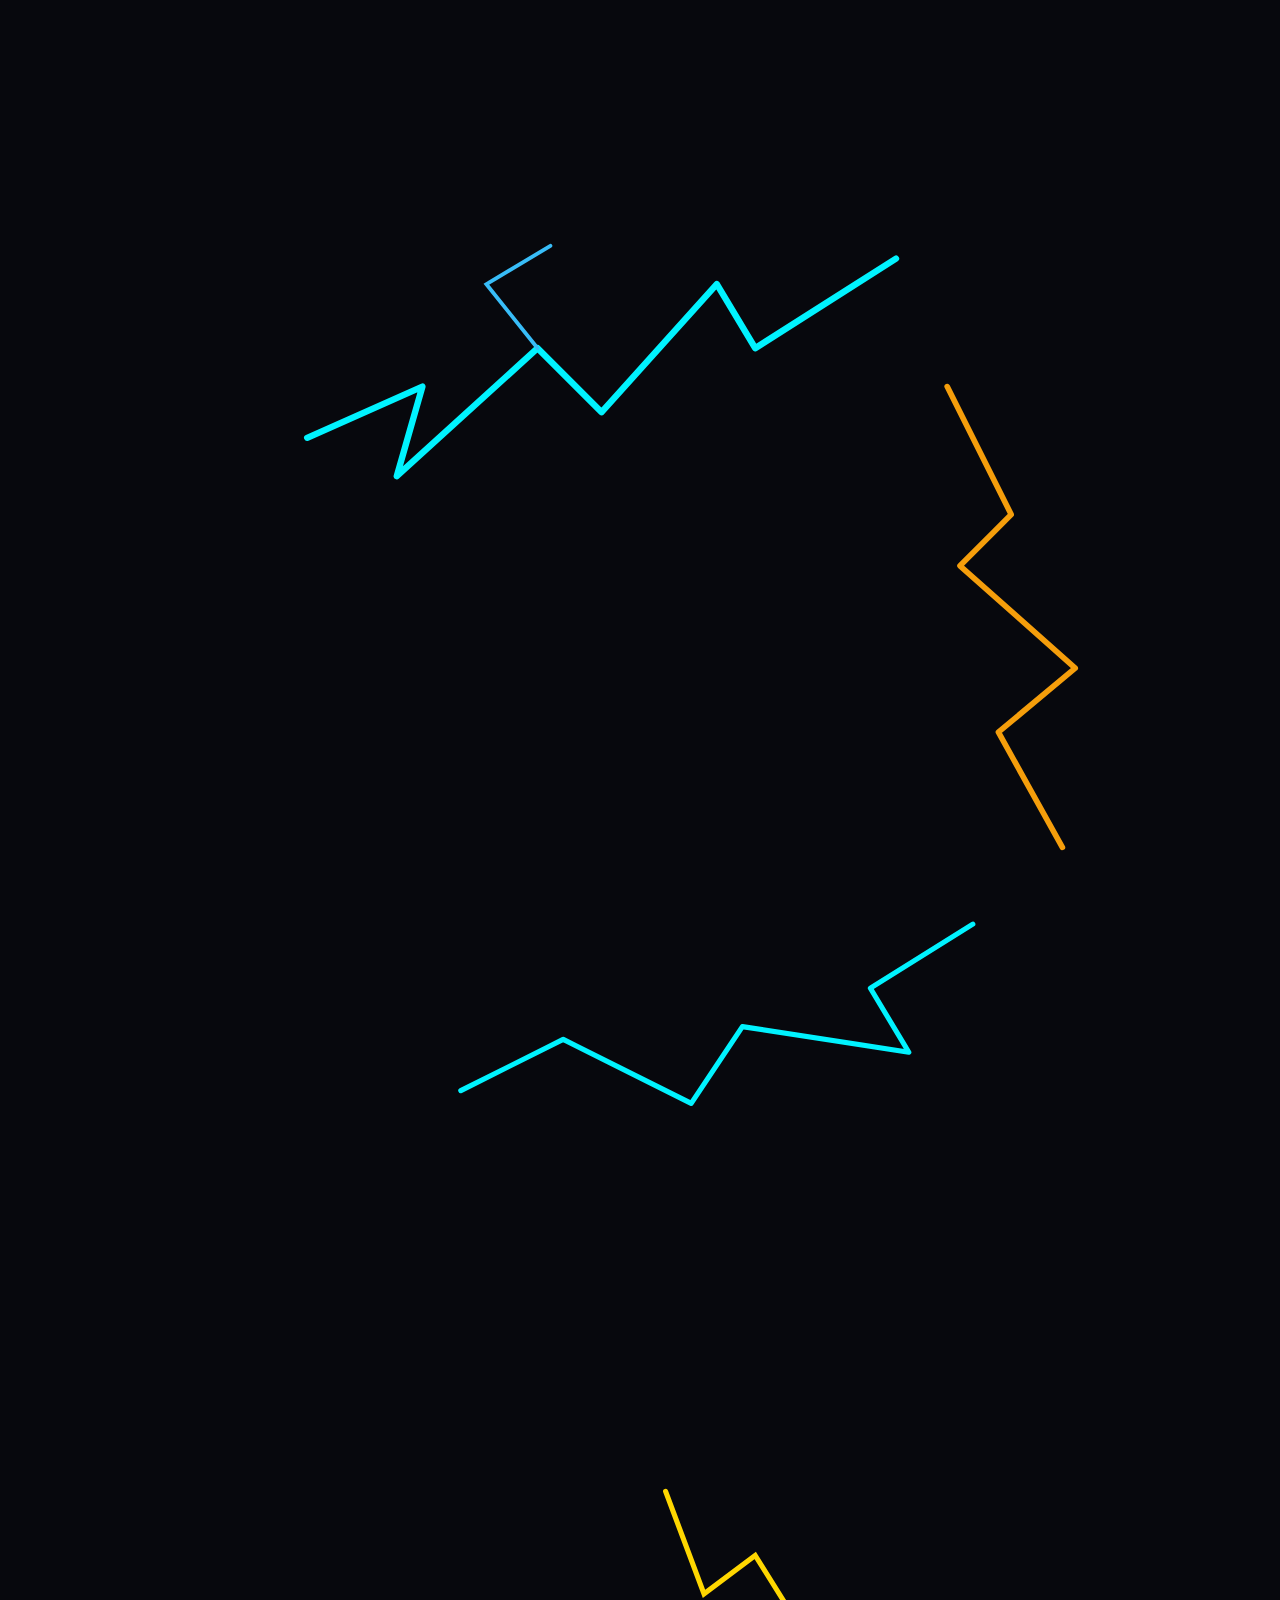
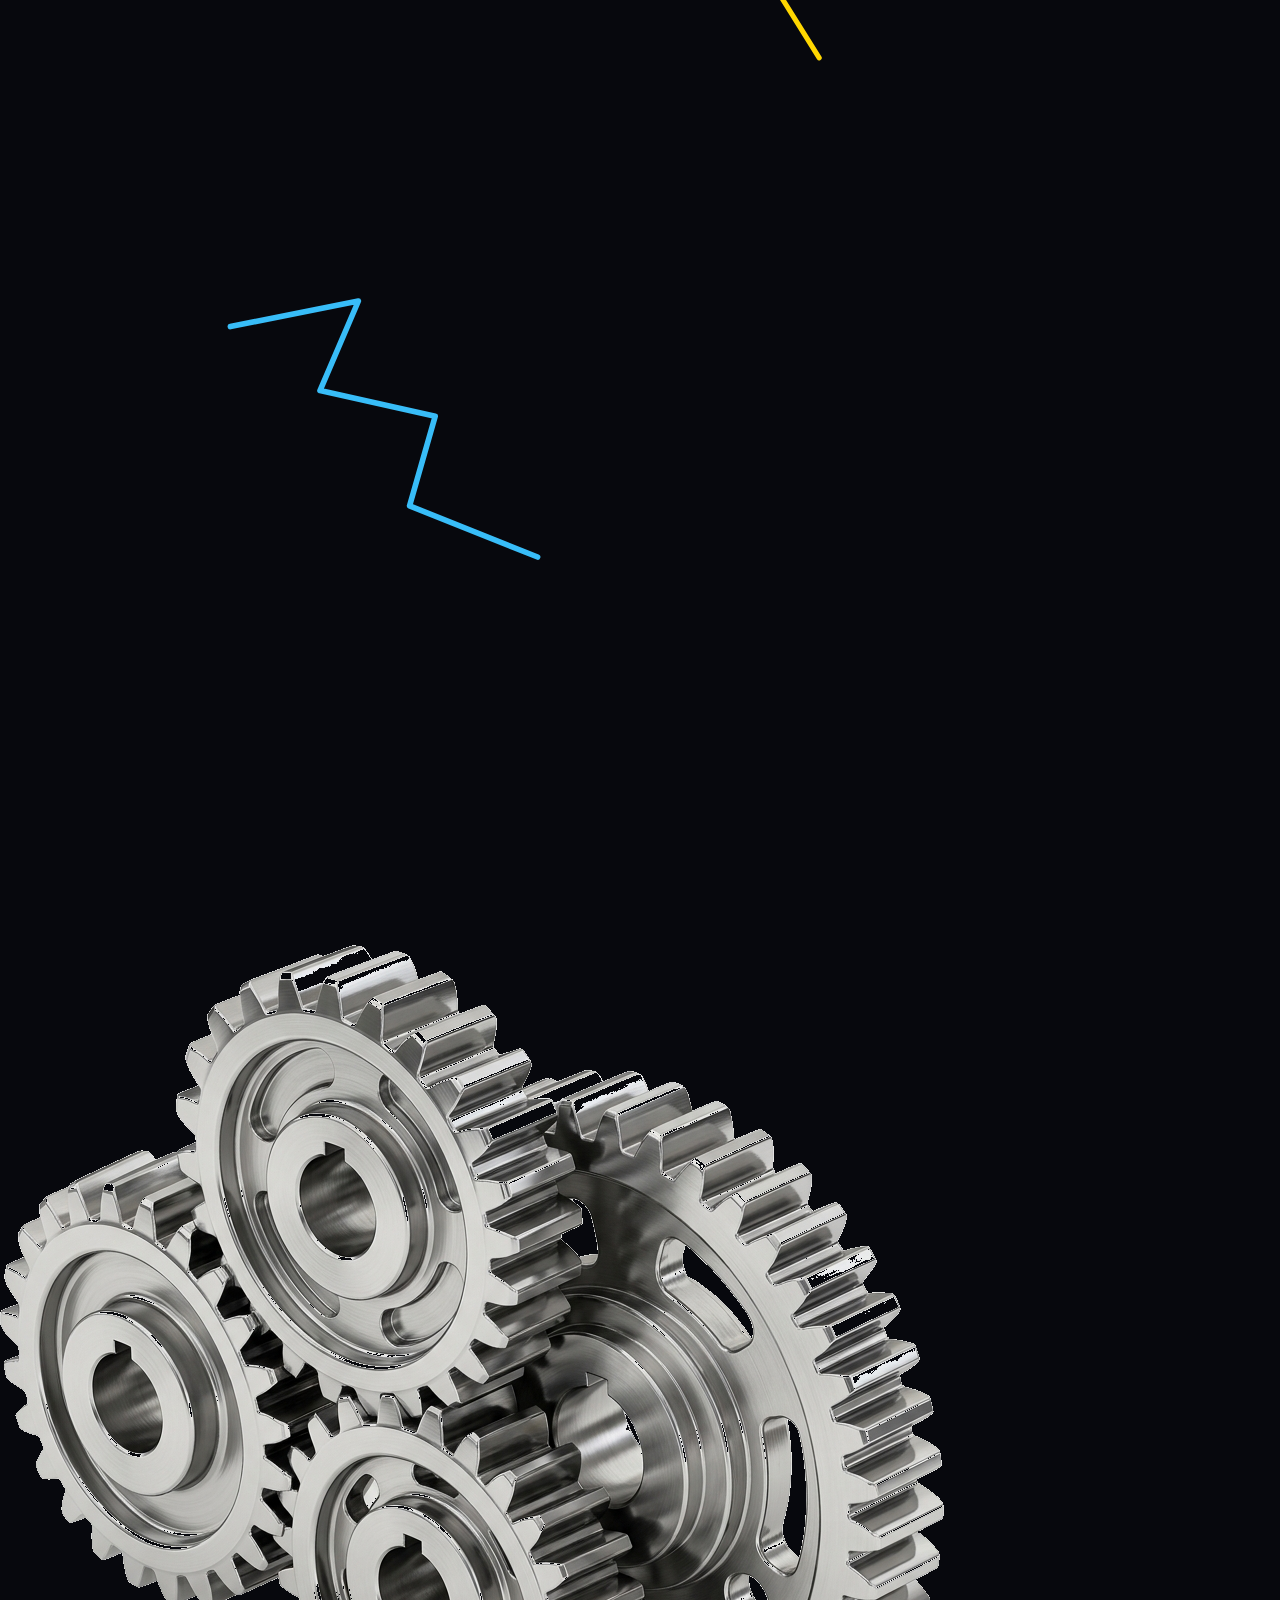
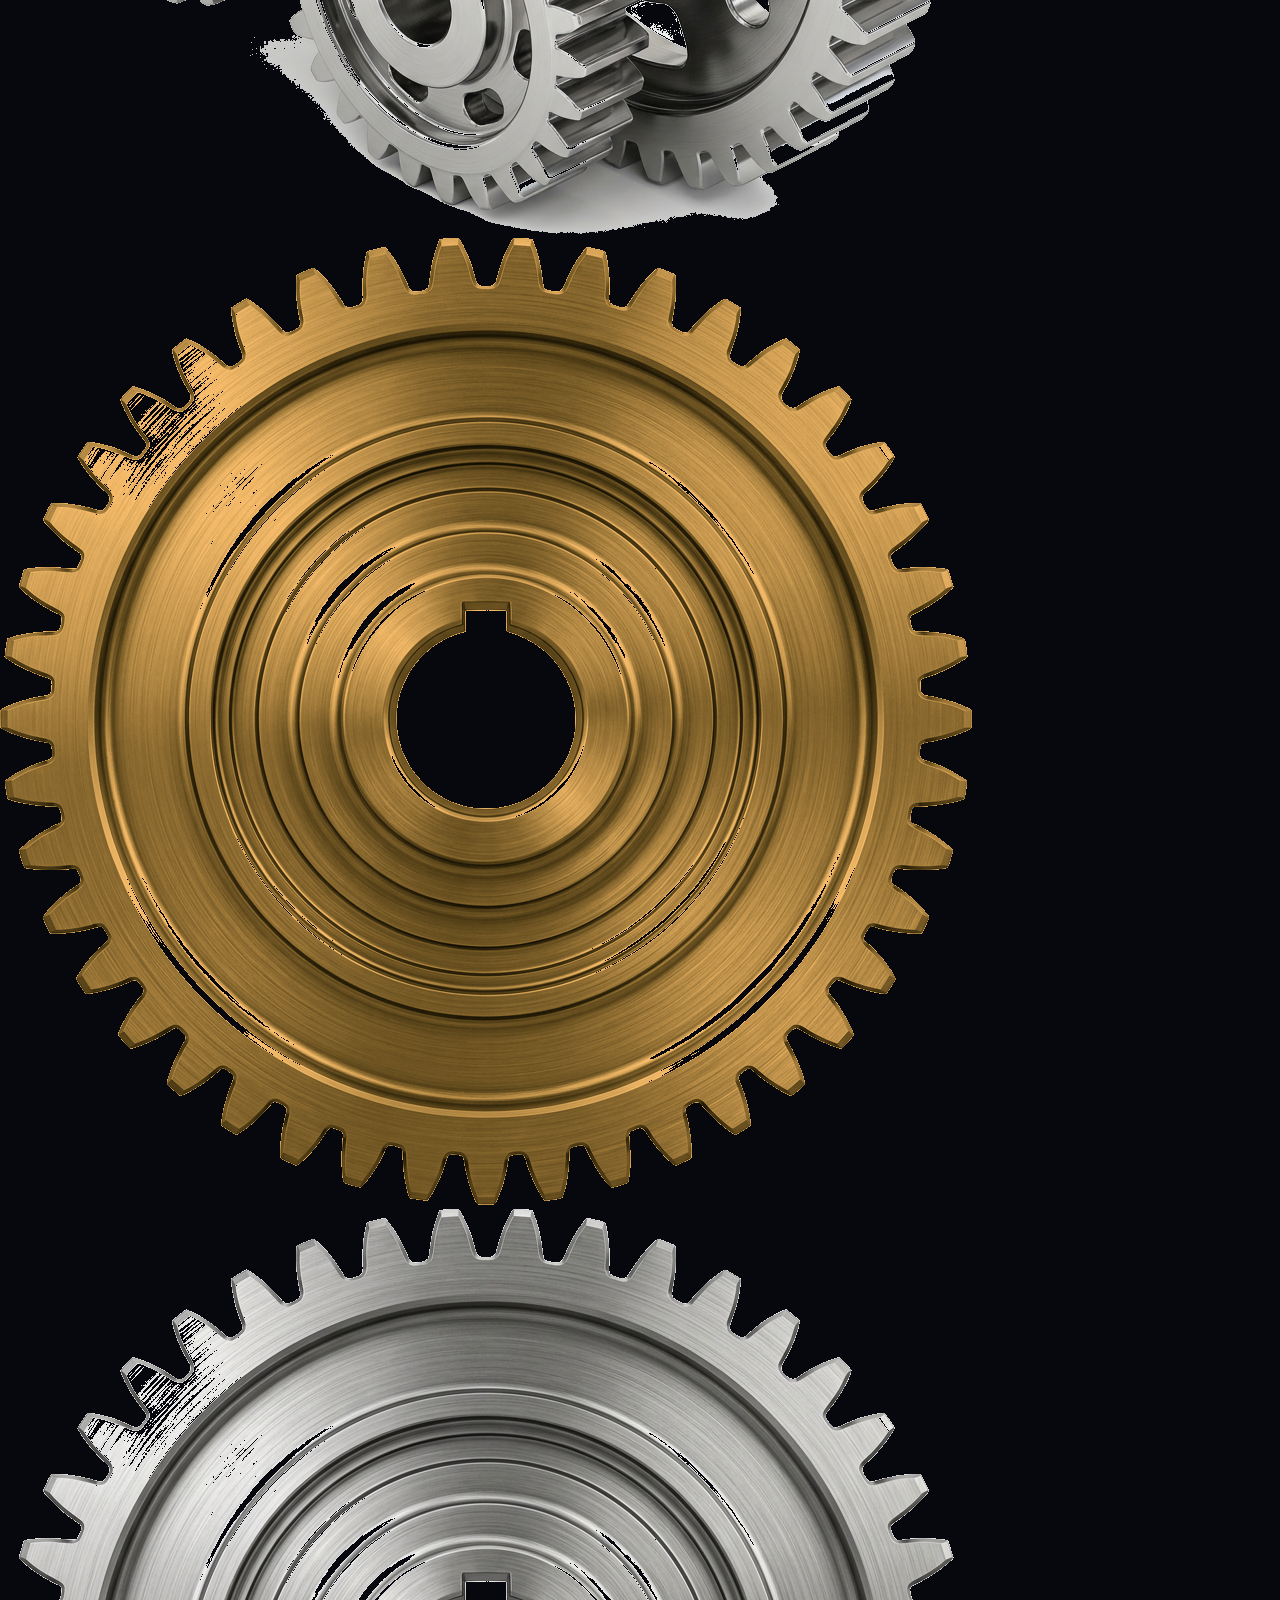
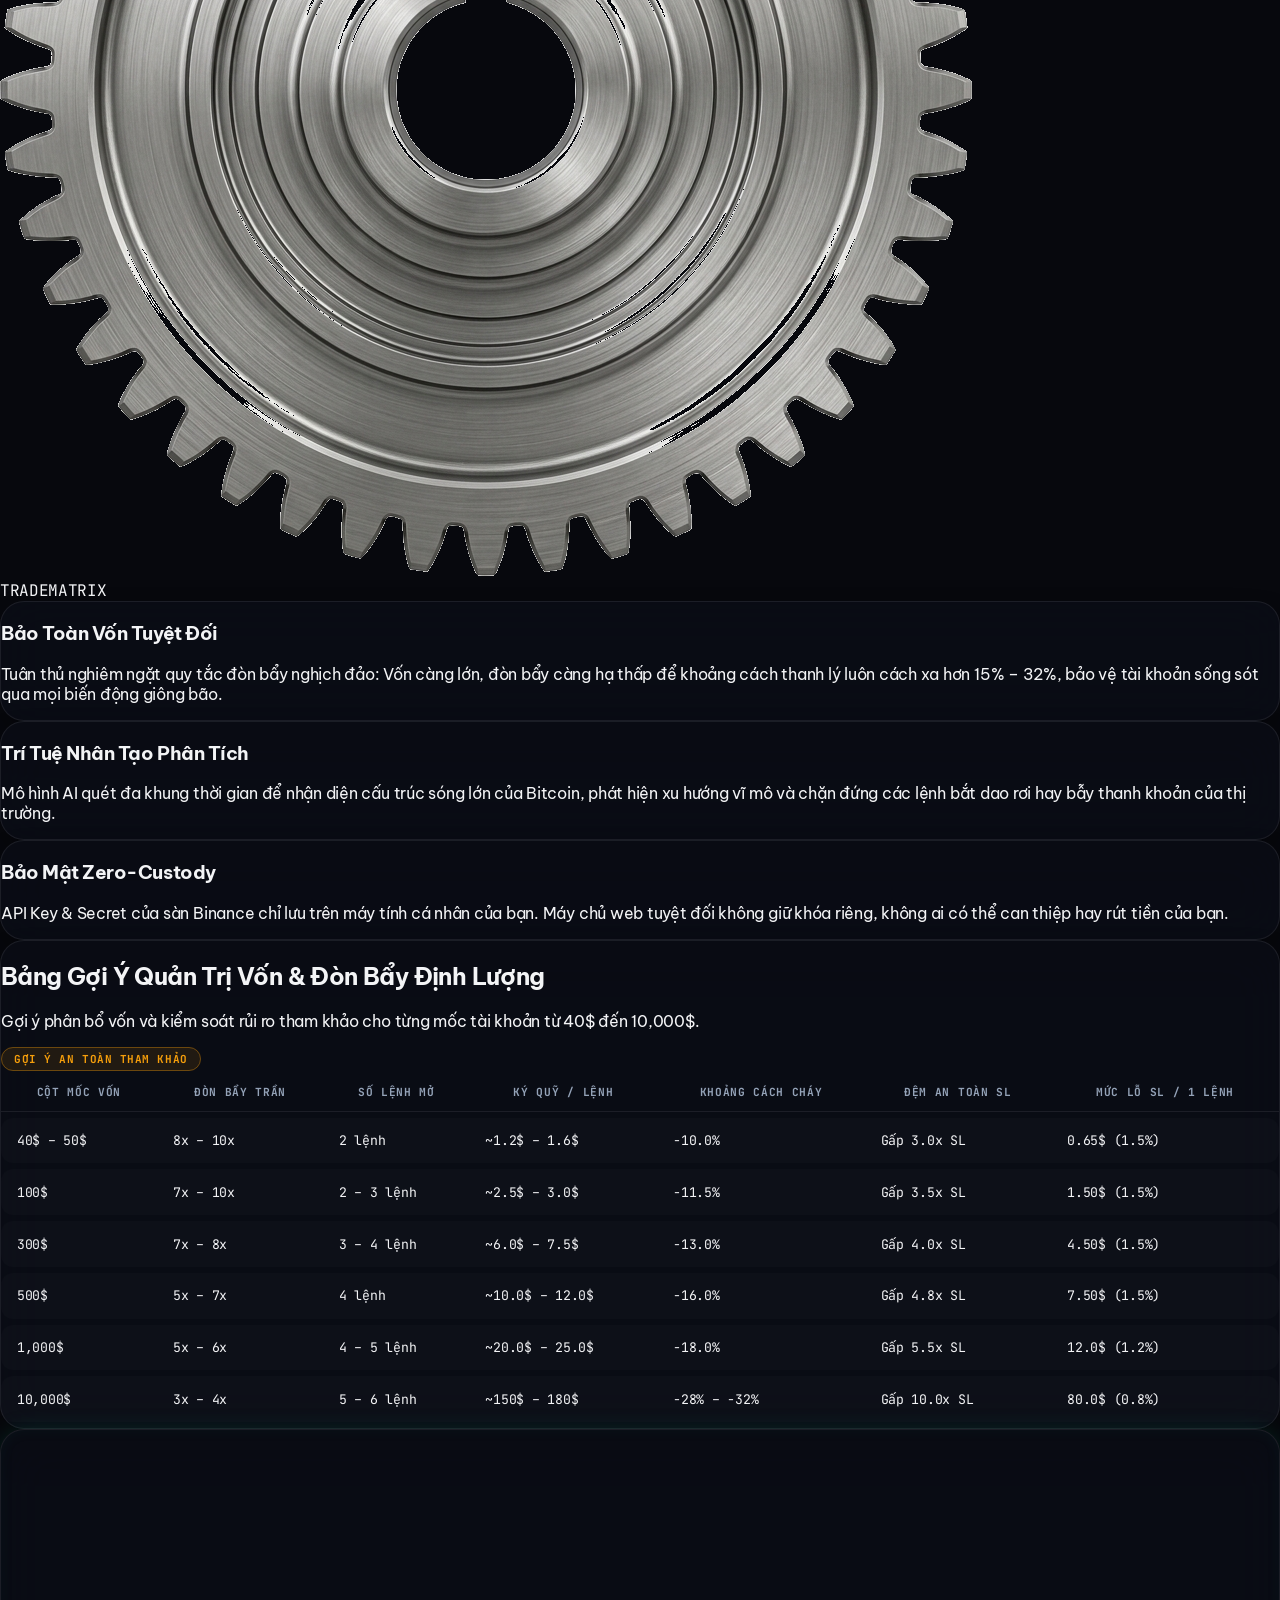
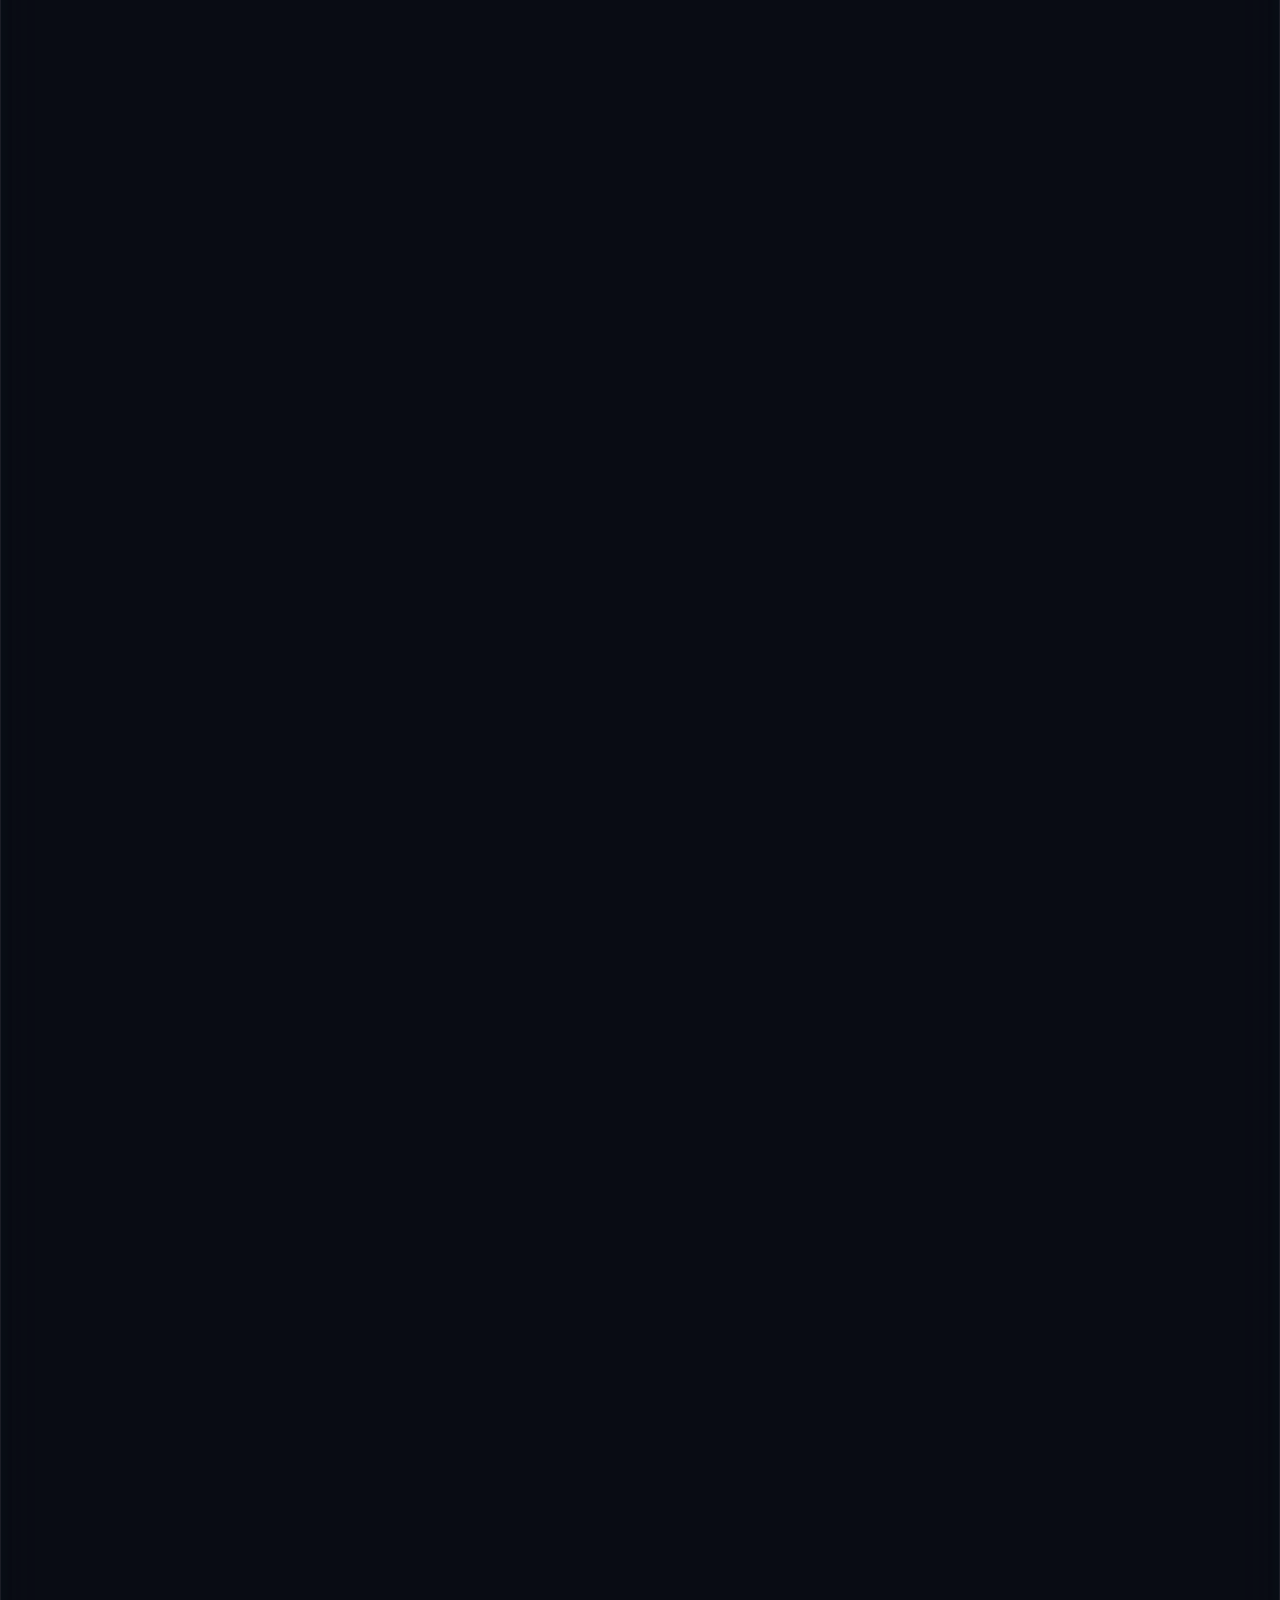
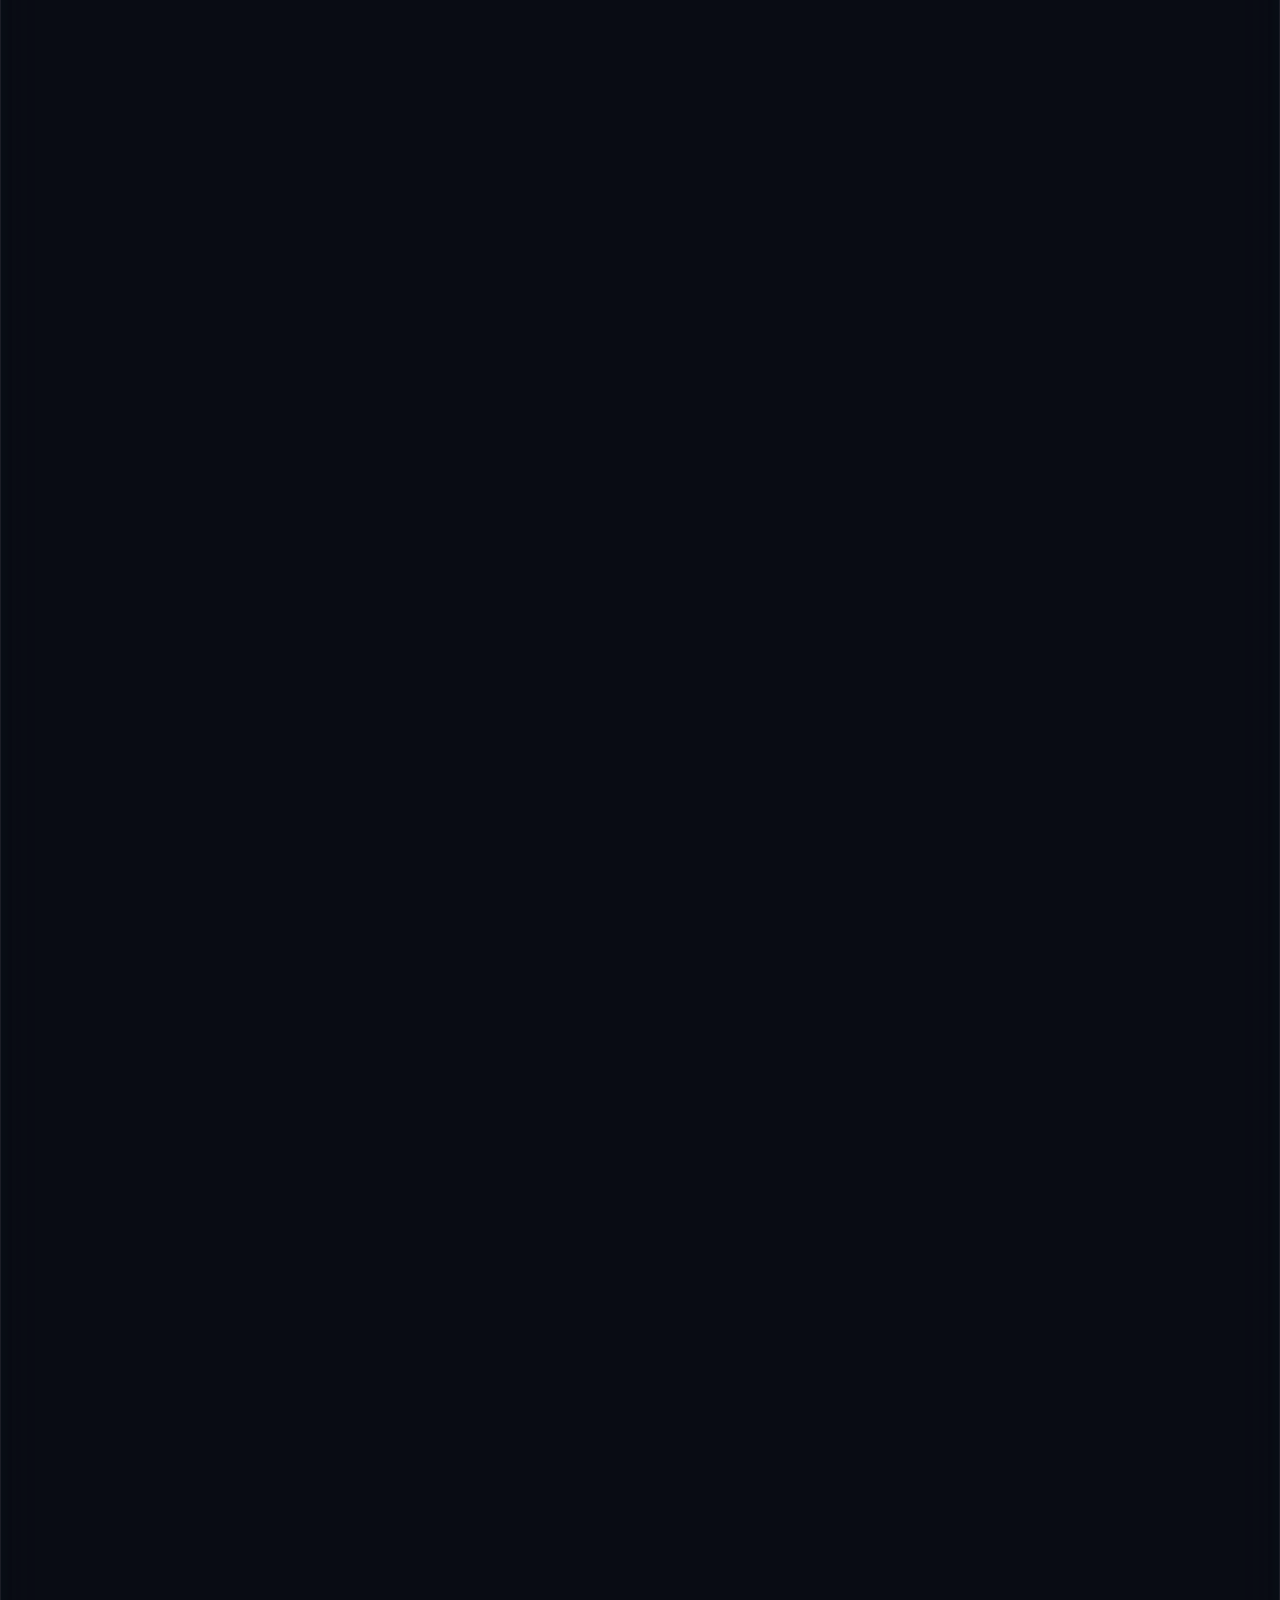
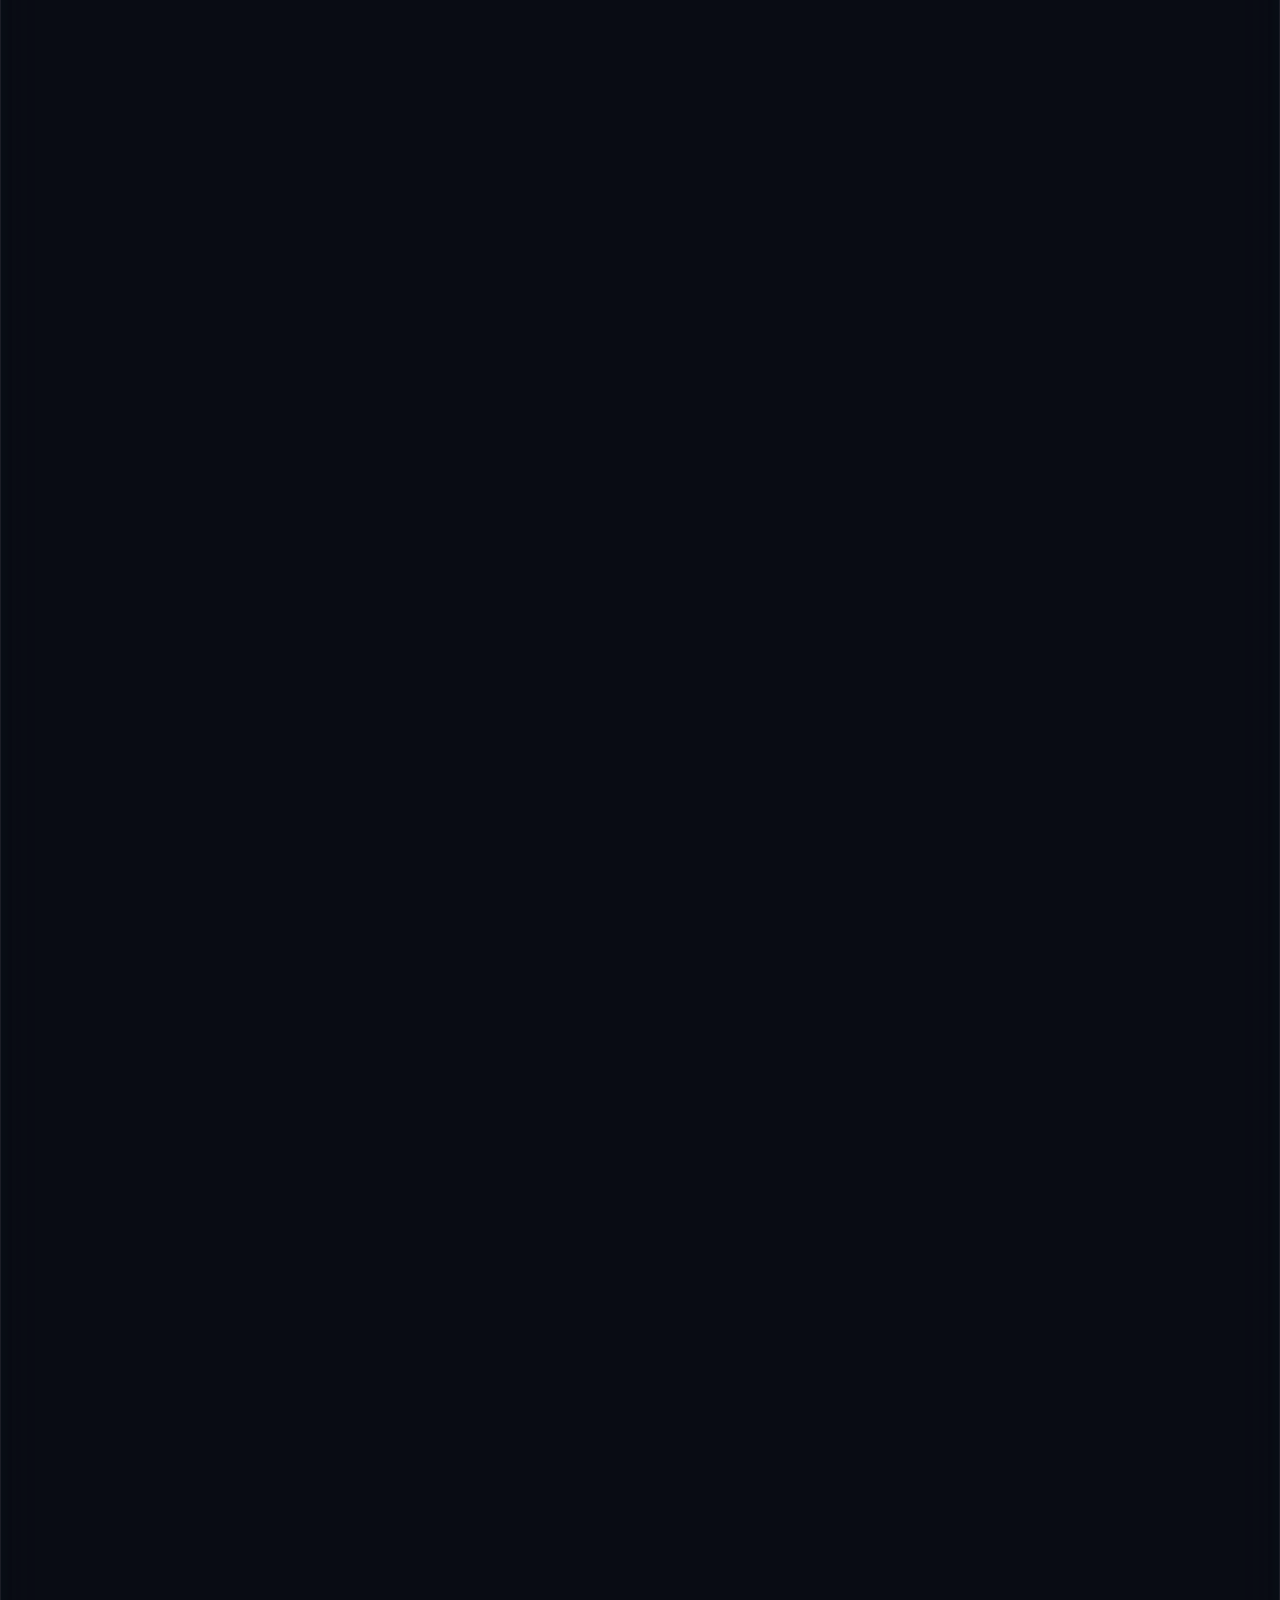
==== commit 1cbc041f: "feat: animate big 3D gear with rotation and electric lightning, add TradFi stock toggles, simplify b" ====
--- a/WEB_TRADE_BOT/index.html
+++ b/WEB_TRADE_BOT/index.html
@@ -20,7 +20,7 @@
   <!-- Lucide Icons -->
   <script src="https://unpkg.com/lucide@latest"></script>
   <!-- Custom Cyber Styles -->
-  <link rel="stylesheet" href="css/style.css">
+  <link rel="stylesheet" href="css/style.css?v=20261016_1925">
 </head>
 <body class="bg-[#07080d] text-gray-100 min-h-screen flex flex-col justify-between selection:bg-amber-400 selection:text-black overflow-x-hidden relative font-['Be_Vietnam_Pro',sans-serif]">
 
@@ -138,10 +138,31 @@
           <circle cx="200" cy="200" r="192" fill="none" stroke="#06b6d4" stroke-width="0.8" stroke-dasharray="3 14"/>
         </svg>
 
-        <!-- 3D Realistic Gear Assembly & Live Spinning Mechanism -->
+        <!-- 3D Realistic Gear Assembly & Live Spinning Mechanism with Electric Lightning -->
         <div class="relative w-80 sm:w-[420px] max-w-full flex items-center justify-center">
-          <!-- Main 3D Interlocking Mechanical Gear Assembly (Ảnh Cơ Khí 3D Chuẩn Pngtree) -->
-          <img src="assets/img/gear-assembly-3d.png" class="w-full h-auto object-contain drop-shadow-[0_20px_45px_rgba(0,0,0,0.9)] filter contrast-105 group-hover:scale-105 transition-transform duration-500 select-none pointer-events-none" alt="TradeMatrix 3D Mechanical Gears">
+          
+          <!-- Electric Field Halo (Dòng điện vây quanh phát sáng) -->
+          <div class="absolute inset-[-12px] sm:inset-[-20px] rounded-full border border-cyan-400/40 pointer-events-none animate-electric-field -z-0"></div>
+
+          <!-- Lightning Electric Arcs SVG Overlay (Tia sét giật vây quanh bánh răng) -->
+          <svg class="absolute inset-[-35px] sm:inset-[-50px] w-[calc(100%+70px)] sm:w-[calc(100%+100px)] h-[calc(100%+70px)] sm:h-[calc(100%+100px)] pointer-events-none z-10 animate-lightning overflow-visible" viewBox="0 0 500 500">
+            <!-- Lightning Arc 1 (Góc trên trái qua đỉnh bánh răng) -->
+            <path d="M 120 180 L 165 160 L 155 195 L 210 145 L 235 170 L 280 120 L 295 145 L 350 110" stroke="#00f3ff" stroke-width="2.5" stroke-linecap="round" stroke-linejoin="round" fill="none"/>
+            <path d="M 210 145 L 190 120 L 215 105" stroke="#38bdf8" stroke-width="1.5" stroke-linecap="round" fill="none"/>
+            <!-- Lightning Arc 2 (Vây quanh sườn phải và răng cưa) -->
+            <path d="M 370 160 L 395 210 L 375 230 L 420 270 L 390 295 L 415 340" stroke="#f59e0b" stroke-width="2.2" stroke-linecap="round" stroke-linejoin="round" fill="none"/>
+            <!-- Lightning Arc 3 (Vây quanh đáy bánh răng) -->
+            <path d="M 380 370 L 340 395 L 355 420 L 290 410 L 270 440 L 220 415 L 180 435" stroke="#00f3ff" stroke-width="2" stroke-linecap="round" stroke-linejoin="round" fill="none"/>
+          </svg>
+
+          <!-- Second Lightning Bolt Branch (Tia sét phụ giật lệch nhịp) -->
+          <svg class="absolute inset-[-35px] sm:inset-[-50px] w-[calc(100%+70px)] sm:w-[calc(100%+100px)] h-[calc(100%+70px)] sm:h-[calc(100%+100px)] pointer-events-none z-10 animate-lightning-delayed overflow-visible" viewBox="0 0 500 500">
+            <path d="M 90 260 L 140 250 L 125 285 L 170 295 L 160 330 L 210 350" stroke="#38bdf8" stroke-width="2.2" stroke-linecap="round" stroke-linejoin="round" fill="none"/>
+            <path d="M 260 90 L 275 130 L 295 115 L 320 155" stroke="#ffd700" stroke-width="2" stroke-linecap="round" fill="none"/>
+          </svg>
+
+          <!-- Main 3D Interlocking Mechanical Gear Assembly (Bánh răng to xoay cử động chuyển động) -->
+          <img src="assets/img/gear-assembly-3d.png" class="w-full h-auto object-contain drop-shadow-[0_20px_45px_rgba(0,0,0,0.9)] filter contrast-105 group-hover:scale-105 transition-transform duration-500 select-none pointer-events-none animate-spin-main-gear" alt="TradeMatrix 3D Mechanical Gears">
           
           <!-- Live Rotating 3D Gold Cog (Góc trên phải, xoay thuận chiều kim đồng hồ) -->
           <div class="absolute -top-6 -right-6 w-24 sm:w-32 h-24 sm:h-32 pointer-events-none drop-shadow-[0_0_20px_rgba(245,158,11,0.55)]">
@@ -157,7 +178,7 @@
         <!-- Engine Status Caption Badge -->
         <div class="inline-flex items-center space-x-2.5 px-4 py-1.5 rounded-full bg-white/[0.03] border border-amber-400/25 text-gray-300 text-xs mono-font backdrop-blur-md shadow-lg shadow-black/50 mt-6">
           <span class="w-2 h-2 rounded-full bg-amber-400 animate-ping"></span>
-          <span class="text-white font-bold">ĐỘNG CƠ ĐỊNH LƯỢNG 3D TRADEMATRIX</span>
+          <span class="text-white font-bold">TRADEMATRIX</span>
         </div>
       </div>
 
--- a/WEB_TRADE_BOT/css/style.css
+++ b/WEB_TRADE_BOT/css/style.css
@@ -254,3 +254,92 @@
   box-shadow: 0 0 25px -5px rgba(16, 185, 129, 0.25), inset 0 0 15px rgba(16, 185, 129, 0.05);
 }
 
+/* ==========================================================================
+   Main 3D Gear Rotation & Electric Lightning Arcs (Sét & Dòng Điện)
+   ========================================================================== */
+@keyframes spin-slow-main {
+  from { transform: rotate(0deg); }
+  to { transform: rotate(360deg); }
+}
+
+.animate-spin-main-gear {
+  animation: spin-slow-main 35s linear infinite;
+  transform-origin: center center;
+}
+
+@keyframes electric-lightning-strike {
+  0%, 70% {
+    opacity: 0;
+    filter: drop-shadow(0 0 0px transparent);
+  }
+  71% {
+    opacity: 0.95;
+    filter: drop-shadow(0 0 12px #00f3ff) drop-shadow(0 0 25px rgba(0,243,255,0.9));
+  }
+  72.5% {
+    opacity: 0.15;
+  }
+  74% {
+    opacity: 1;
+    filter: drop-shadow(0 0 16px #38bdf8) drop-shadow(0 0 35px #00f3ff) drop-shadow(0 0 50px rgba(245,158,11,0.6));
+  }
+  76% {
+    opacity: 0.2;
+  }
+  77.5% {
+    opacity: 0.9;
+    filter: drop-shadow(0 0 14px #00f3ff) drop-shadow(0 0 28px #38bdf8);
+  }
+  80% {
+    opacity: 0;
+    filter: drop-shadow(0 0 0px transparent);
+  }
+  100% {
+    opacity: 0;
+  }
+}
+
+.animate-lightning {
+  animation: electric-lightning-strike 6s ease-in-out infinite;
+}
+
+.animate-lightning-delayed {
+  animation: electric-lightning-strike 6s ease-in-out infinite 2.2s;
+}
+
+@keyframes electric-field-pulse {
+  0%, 68% {
+    opacity: 0;
+    transform: scale(0.97);
+  }
+  72%, 78% {
+    opacity: 0.8;
+    transform: scale(1.03);
+    box-shadow: 0 0 40px rgba(0, 243, 255, 0.45), inset 0 0 20px rgba(245, 158, 11, 0.3);
+  }
+  82%, 100% {
+    opacity: 0;
+    transform: scale(0.97);
+  }
+}
+
+.animate-electric-field {
+  animation: electric-field-pulse 6s ease-in-out infinite;
+}
+
+/* TradFi Toggle Button States */
+.tradfi-btn-active {
+  background: rgba(6, 182, 212, 0.2) !important;
+  border-color: rgba(6, 182, 212, 0.5) !important;
+  color: #38bdf8 !important;
+  box-shadow: 0 0 12px rgba(6, 182, 212, 0.3) !important;
+}
+
+.tradfi-btn-active-gold {
+  background: rgba(245, 158, 11, 0.2) !important;
+  border-color: rgba(245, 158, 11, 0.5) !important;
+  color: #fbbf24 !important;
+  box-shadow: 0 0 12px rgba(245, 158, 11, 0.3) !important;
+}
+
+
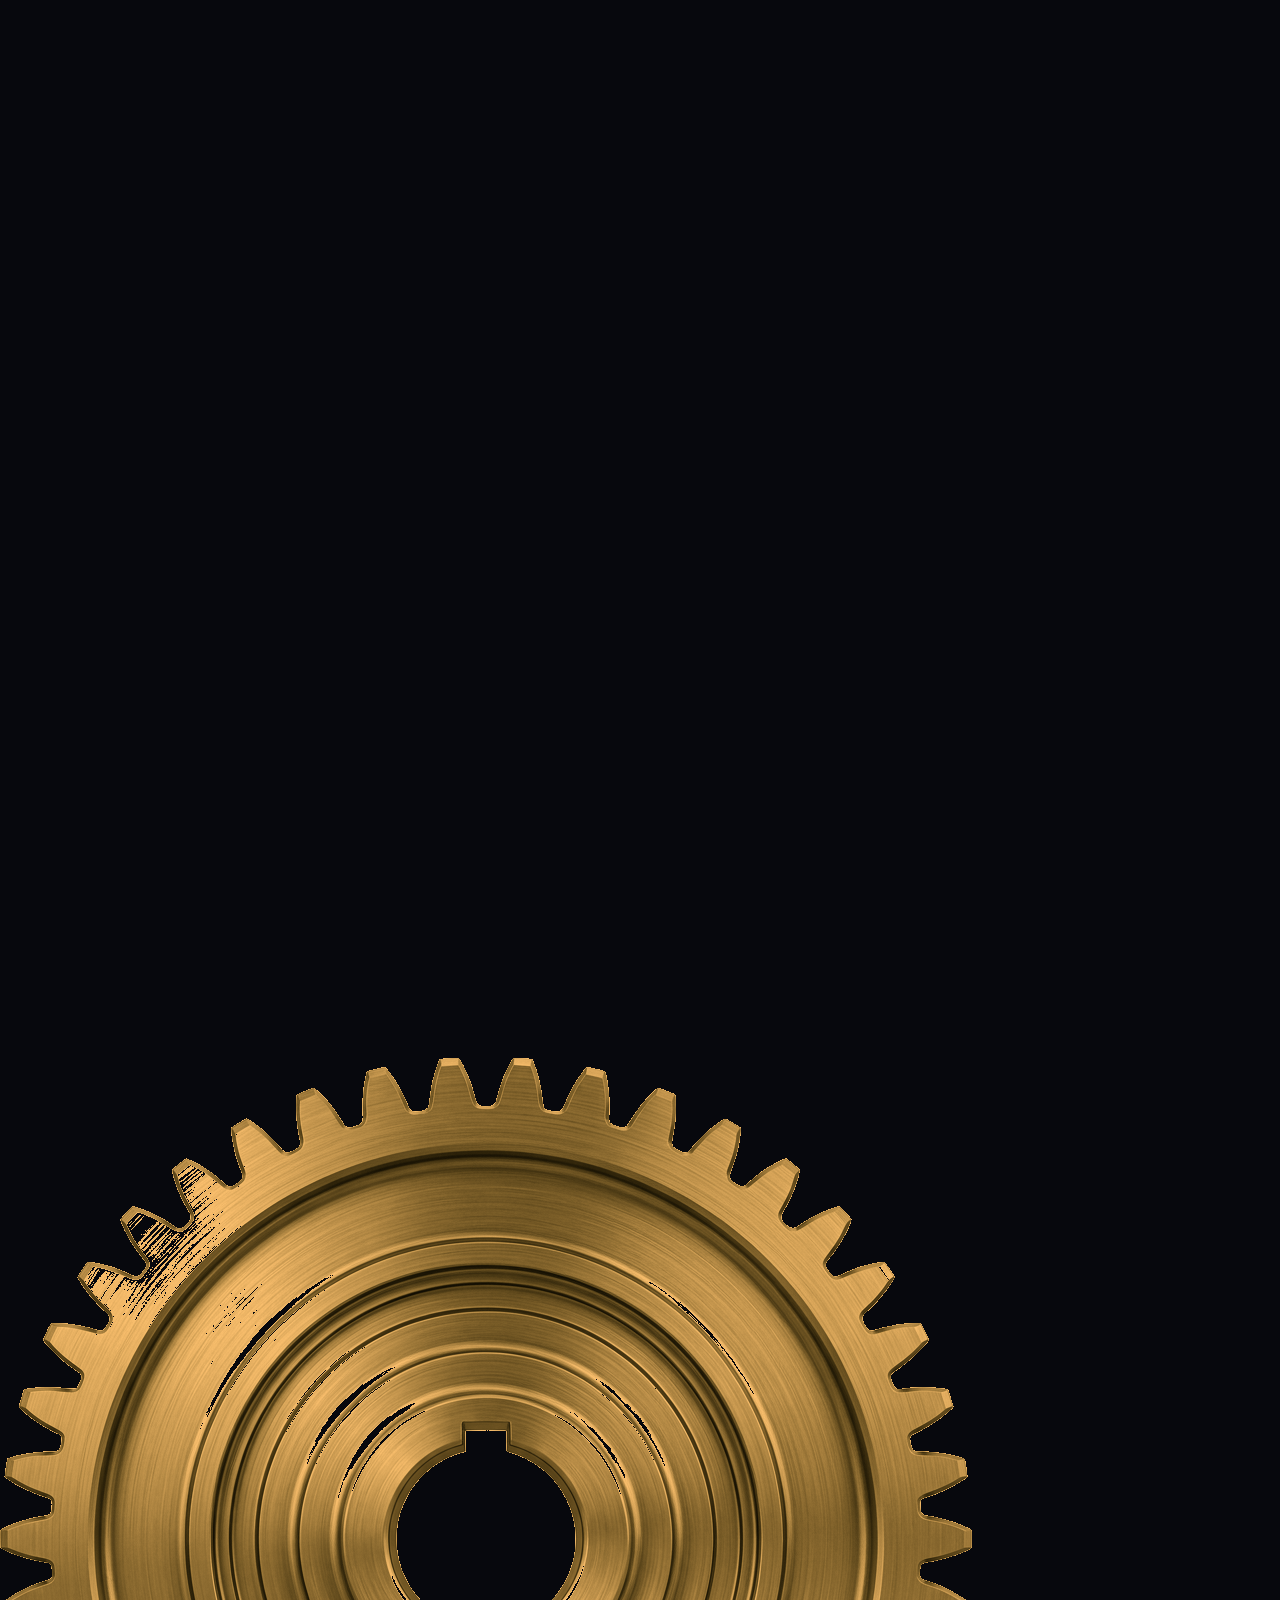
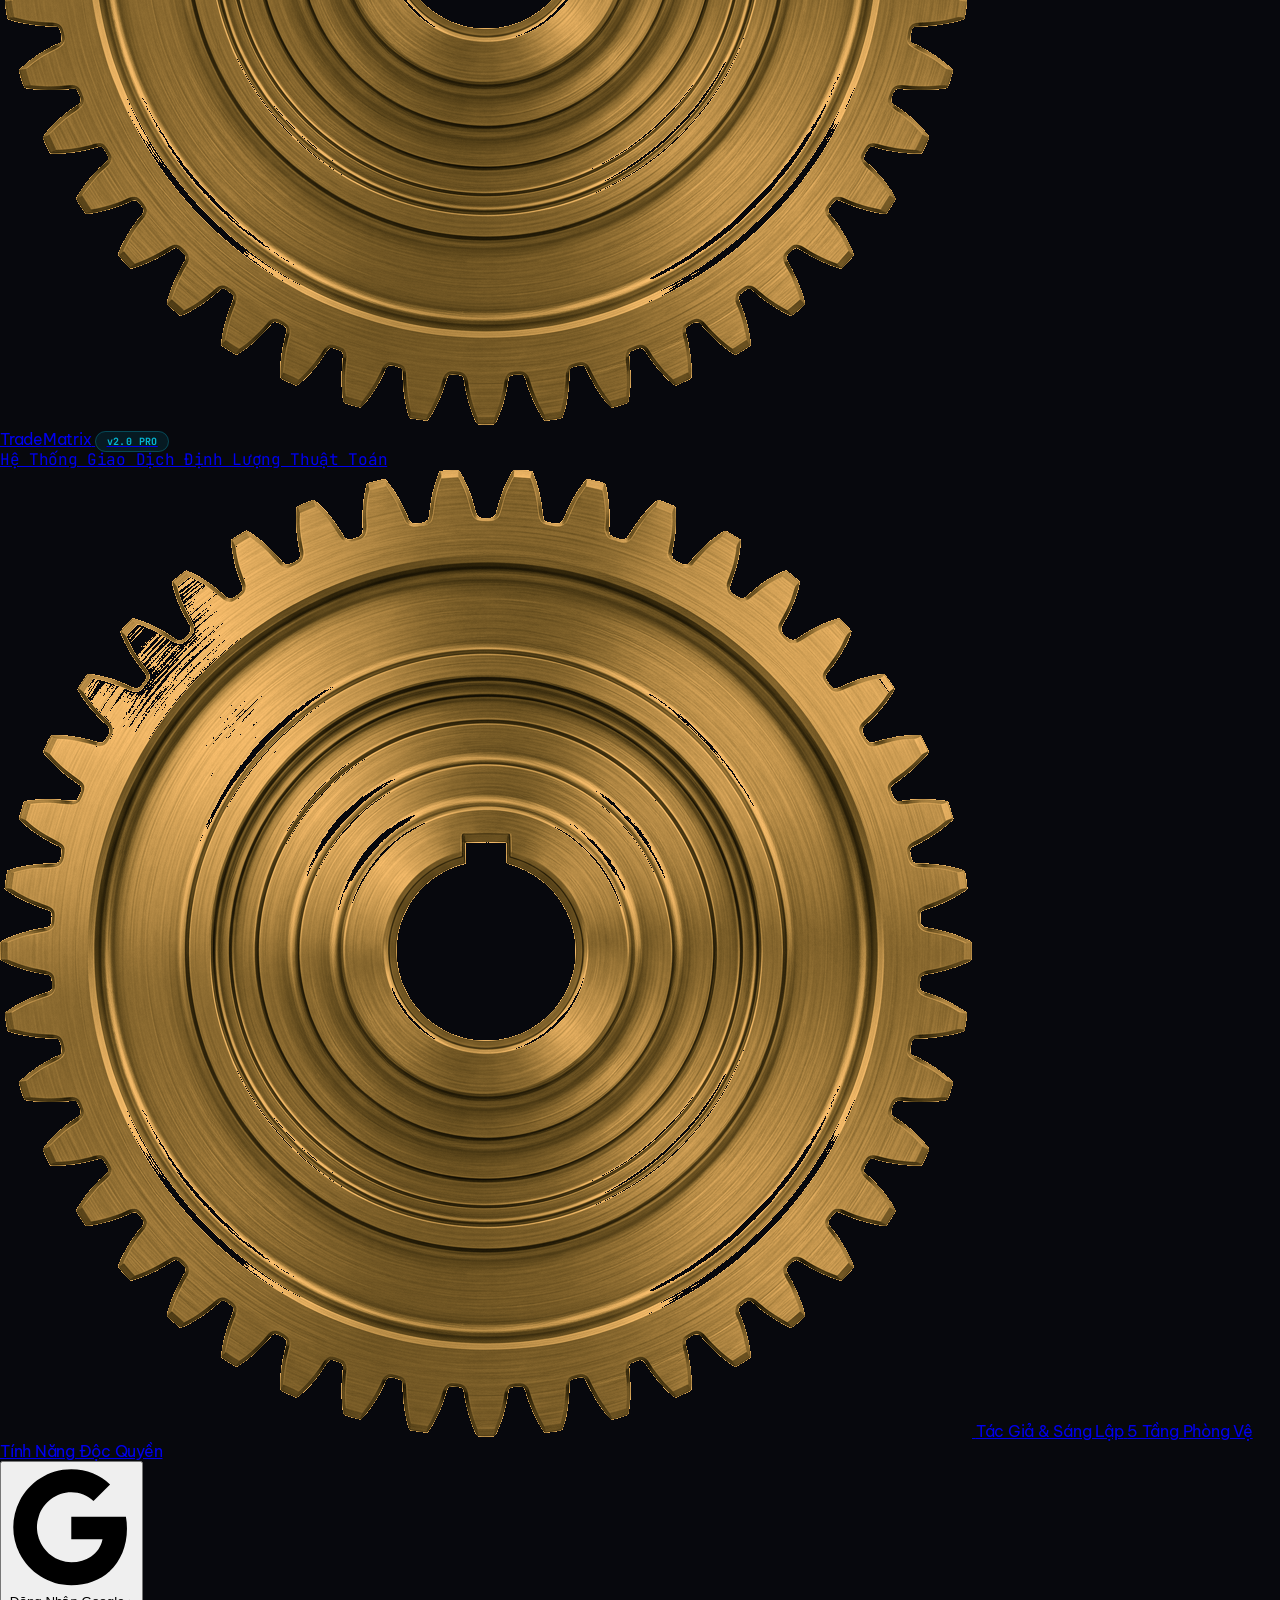
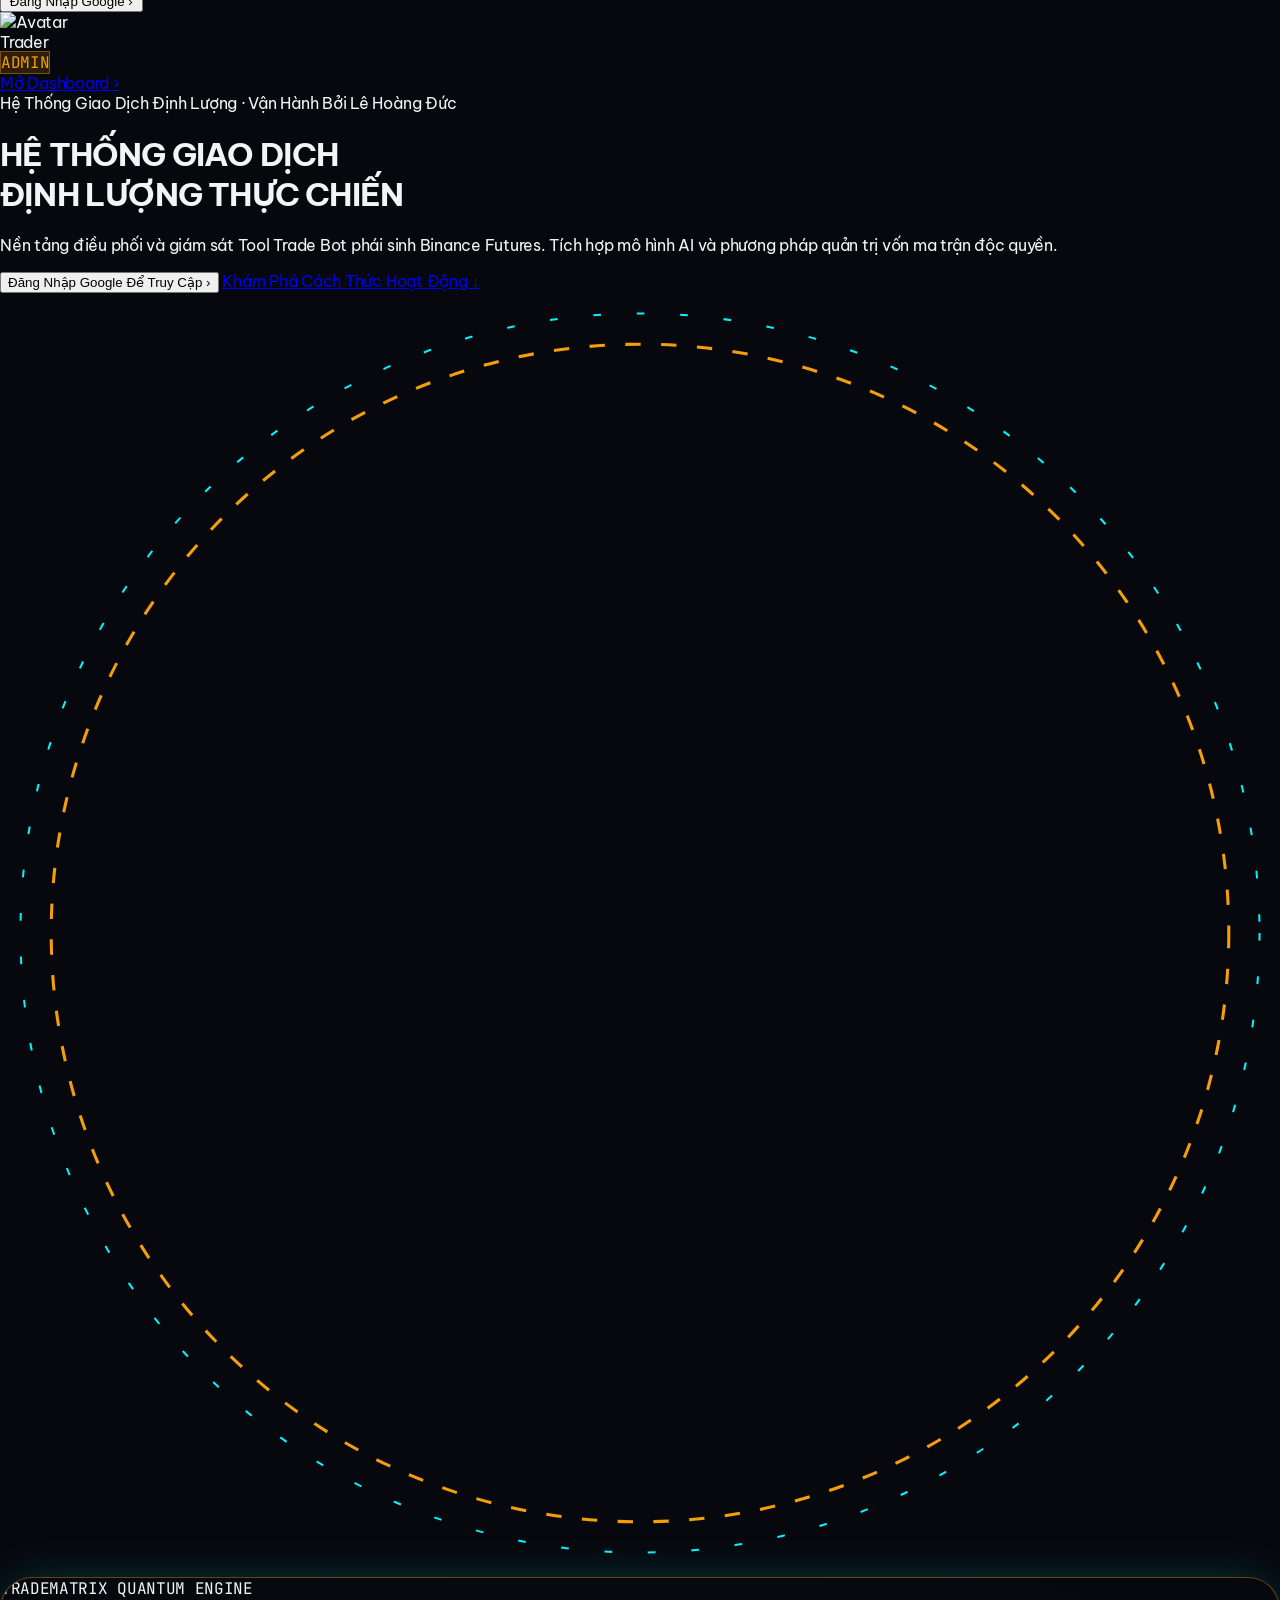
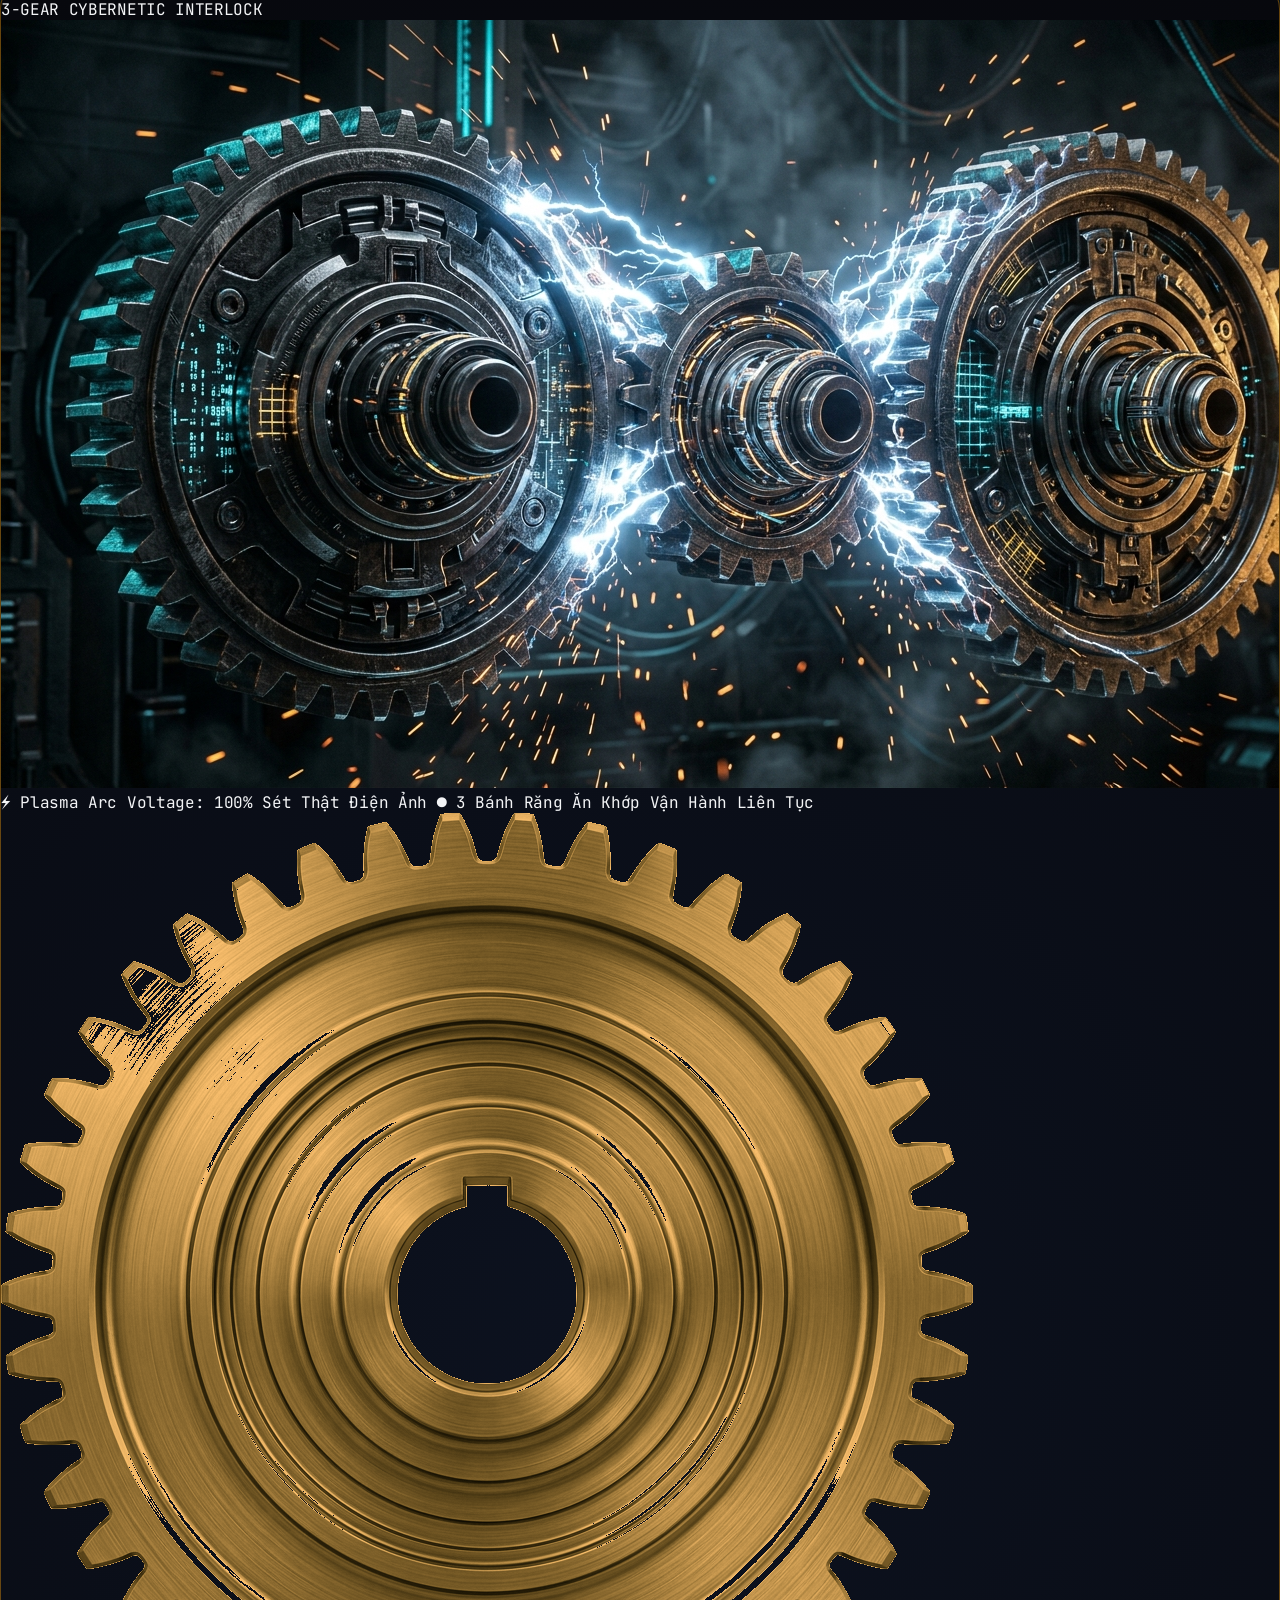
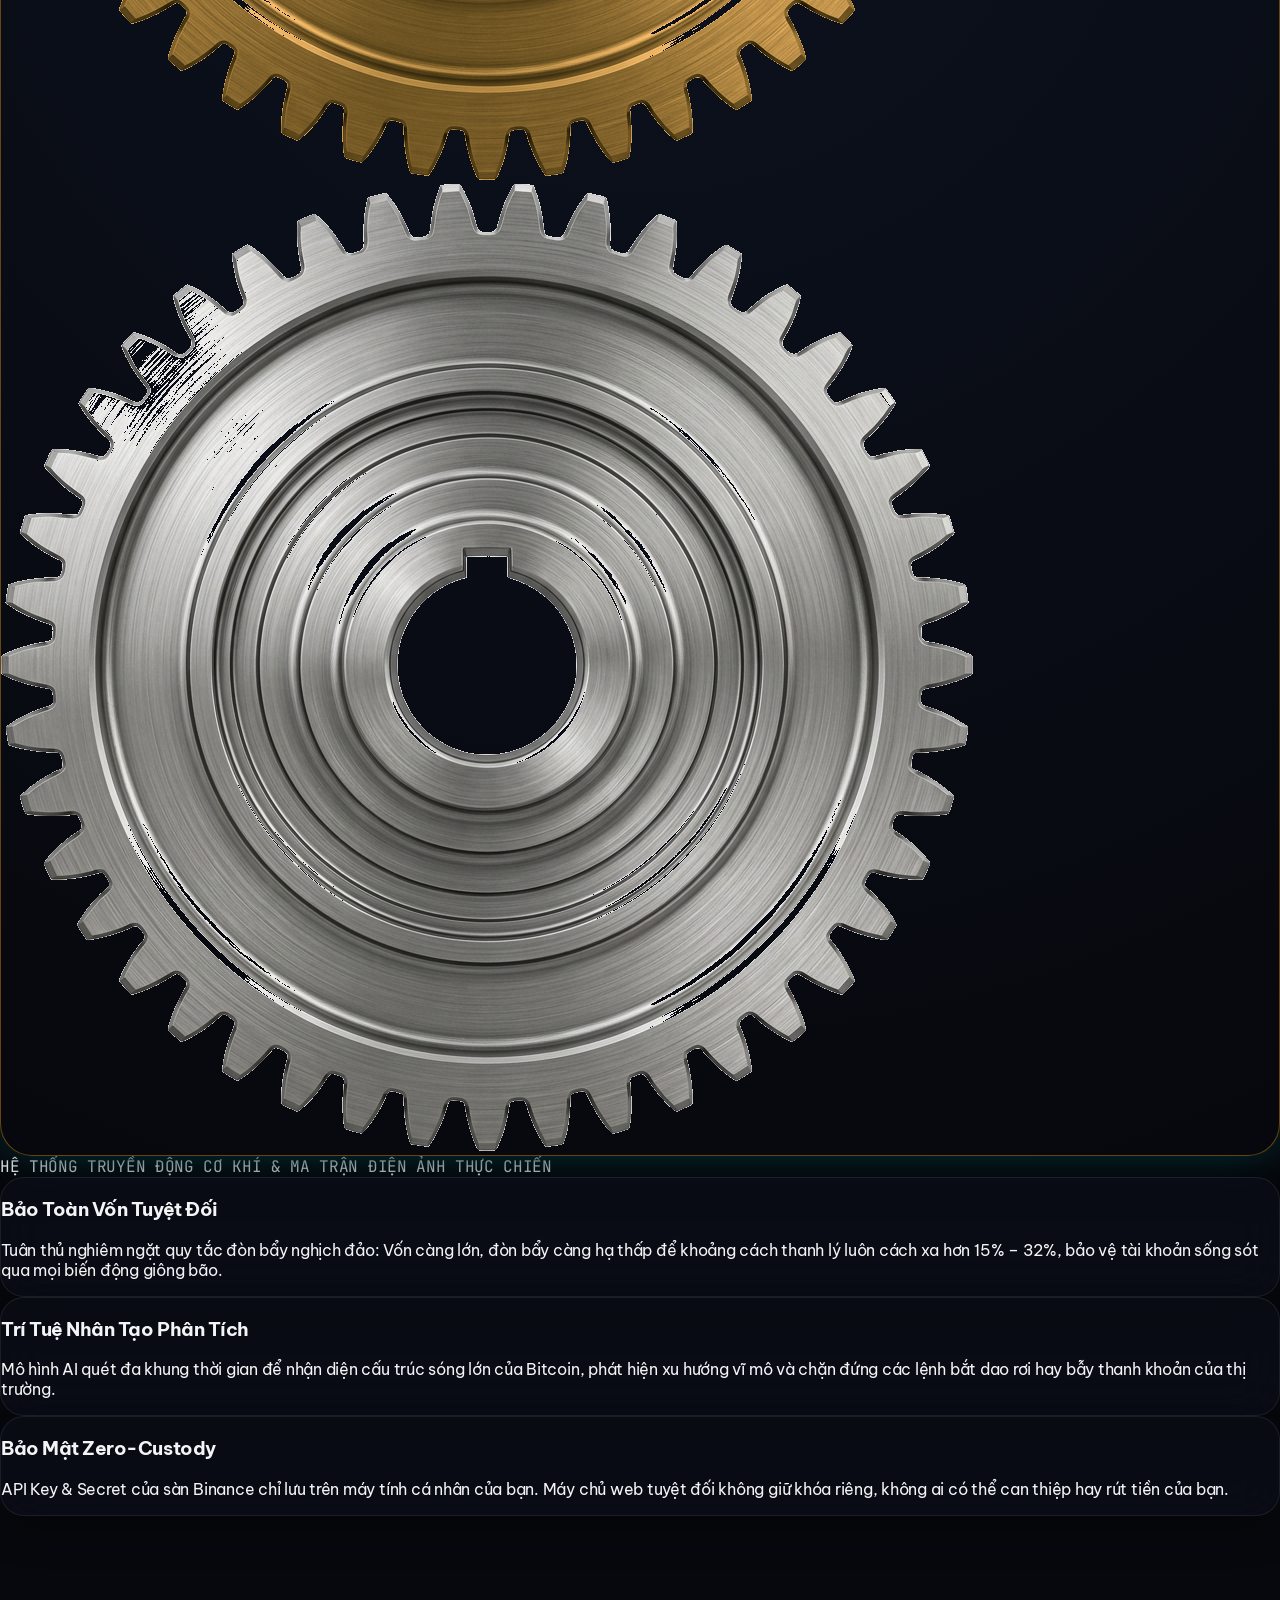
==== commit 046fcd27: "Update nested WEB_TRADE_BOT folder with cinematic lightning gears, 5-stage defense cards and scroll " ====
--- a/WEB_TRADE_BOT/index.html
+++ b/WEB_TRADE_BOT/index.html
@@ -56,12 +56,12 @@
 
       <!-- Quick Nav Links -->
       <nav class="hidden md:flex items-center space-x-6 text-sm font-medium text-gray-400">
-        <a href="#about" class="hover:text-amber-400 transition">Kiến Trúc</a>
-        <a href="#matrix-section" class="hover:text-amber-400 transition">Gợi Ý Quản Trị Vốn</a>
         <a href="#author" class="hover:text-amber-400 transition flex items-center gap-1.5 text-amber-400/90">
           <img src="assets/img/gear-gold-3d.png" class="w-3.5 h-3.5 object-contain animate-spin-cw" alt="Gear">
-          <span>Tác Giả & Liên Hệ</span>
+          <span>Tác Giả & Sáng Lập</span>
         </a>
+        <a href="#how-it-works" class="hover:text-amber-400 transition">5 Tầng Phòng Vệ</a>
+        <a href="#features" class="hover:text-amber-400 transition">Tính Năng Độc Quyền</a>
       </nav>
 
       <!-- Auth Action Button -->
@@ -120,65 +120,68 @@
           <span class="text-lg font-bold group-hover:translate-x-1 transition-transform">›</span>
         </button>
         
-        <a href="#matrix-section" class="w-full sm:w-auto flex items-center justify-center space-x-2 bg-white/[0.05] hover:bg-white/[0.1] border border-white/10 px-8 py-4 rounded-full text-white font-medium transition-all text-sm backdrop-blur-md">
-          <span>Xem Bảng Tra Cứu Vốn</span>
-          <span class="text-gray-400">↓</span>
+        <a href="#how-it-works" class="w-full sm:w-auto flex items-center justify-center space-x-2 bg-white/[0.05] hover:bg-white/[0.1] border border-white/10 px-8 py-4 rounded-full text-white font-medium transition-all text-sm backdrop-blur-md">
+          <span>Khám Phá Cách Thức Hoạt Động</span>
+          <span class="text-amber-400">↓</span>
         </a>
       </div>
 
-      <!-- Big 3D Mechanical Gear Engine (Đúng Chuẩn Cơ Khí 3D Thép Như Hình Mẫu) -->
-      <div class="my-14 relative flex flex-col items-center justify-center animate-gear-engine group">
+      <!-- Big Cinematic 3D Mechanical Gear Engine (3 Bánh Răng Ăn Khớp Điện Ảnh Sét Thật & Ma Trận Dark) -->
+      <div class="my-14 relative flex flex-col items-center justify-center group">
         
         <!-- Ambient Glowing Aura -->
-        <div class="absolute w-80 sm:w-96 h-80 sm:h-96 rounded-full bg-gradient-to-tr from-amber-500/25 via-cyan-500/20 to-emerald-500/15 blur-3xl pointer-events-none -z-10 animate-gear-glow"></div>
-
-        <!-- Outer Tech HUD Radial Compass -->
-        <svg class="absolute w-[360px] sm:w-[460px] h-[360px] sm:h-[460px] pointer-events-none opacity-25 -z-0" viewBox="0 0 400 400">
-          <circle cx="200" cy="200" r="180" fill="none" stroke="#f59e0b" stroke-width="1.2" stroke-dasharray="6 8"/>
-          <circle cx="200" cy="200" r="192" fill="none" stroke="#06b6d4" stroke-width="0.8" stroke-dasharray="3 14"/>
+        <div class="absolute w-[340px] sm:w-[540px] h-[340px] sm:h-[540px] rounded-full bg-gradient-to-tr from-cyan-500/20 via-amber-500/25 to-blue-600/20 blur-3xl pointer-events-none -z-10 animate-gear-glow"></div>
+
+        <!-- Outer Tech HUD Compass Ring -->
+        <svg class="absolute w-[380px] sm:w-[580px] h-[380px] sm:h-[580px] pointer-events-none opacity-20 -z-0" viewBox="0 0 500 500">
+          <circle cx="250" cy="250" r="230" fill="none" stroke="#f59e0b" stroke-width="1.2" stroke-dasharray="6 8"/>
+          <circle cx="250" cy="250" r="242" fill="none" stroke="#00f3ff" stroke-width="0.8" stroke-dasharray="3 14"/>
         </svg>
 
-        <!-- 3D Realistic Gear Assembly & Live Spinning Mechanism with Electric Lightning -->
-        <div class="relative w-80 sm:w-[420px] max-w-full flex items-center justify-center">
+        <!-- Main Cinematic Dark Frame with Real Lightning & Matrix Transmission -->
+        <div class="cinematic-gear-frame relative w-80 sm:w-[520px] md:w-[640px] max-w-full p-2.5 sm:p-4 backdrop-blur-2xl">
           
-          <!-- Electric Field Halo (Dòng điện vây quanh phát sáng) -->
-          <div class="absolute inset-[-12px] sm:inset-[-20px] rounded-full border border-cyan-400/40 pointer-events-none animate-electric-field -z-0"></div>
-
-          <!-- Lightning Electric Arcs SVG Overlay (Tia sét giật vây quanh bánh răng) -->
-          <svg class="absolute inset-[-35px] sm:inset-[-50px] w-[calc(100%+70px)] sm:w-[calc(100%+100px)] h-[calc(100%+70px)] sm:h-[calc(100%+100px)] pointer-events-none z-10 animate-lightning overflow-visible" viewBox="0 0 500 500">
-            <!-- Lightning Arc 1 (Góc trên trái qua đỉnh bánh răng) -->
-            <path d="M 120 180 L 165 160 L 155 195 L 210 145 L 235 170 L 280 120 L 295 145 L 350 110" stroke="#00f3ff" stroke-width="2.5" stroke-linecap="round" stroke-linejoin="round" fill="none"/>
-            <path d="M 210 145 L 190 120 L 215 105" stroke="#38bdf8" stroke-width="1.5" stroke-linecap="round" fill="none"/>
-            <!-- Lightning Arc 2 (Vây quanh sườn phải và răng cưa) -->
-            <path d="M 370 160 L 395 210 L 375 230 L 420 270 L 390 295 L 415 340" stroke="#f59e0b" stroke-width="2.2" stroke-linecap="round" stroke-linejoin="round" fill="none"/>
-            <!-- Lightning Arc 3 (Vây quanh đáy bánh răng) -->
-            <path d="M 380 370 L 340 395 L 355 420 L 290 410 L 270 440 L 220 415 L 180 435" stroke="#00f3ff" stroke-width="2" stroke-linecap="round" stroke-linejoin="round" fill="none"/>
-          </svg>
-
-          <!-- Second Lightning Bolt Branch (Tia sét phụ giật lệch nhịp) -->
-          <svg class="absolute inset-[-35px] sm:inset-[-50px] w-[calc(100%+70px)] sm:w-[calc(100%+100px)] h-[calc(100%+70px)] sm:h-[calc(100%+100px)] pointer-events-none z-10 animate-lightning-delayed overflow-visible" viewBox="0 0 500 500">
-            <path d="M 90 260 L 140 250 L 125 285 L 170 295 L 160 330 L 210 350" stroke="#38bdf8" stroke-width="2.2" stroke-linecap="round" stroke-linejoin="round" fill="none"/>
-            <path d="M 260 90 L 275 130 L 295 115 L 320 155" stroke="#ffd700" stroke-width="2" stroke-linecap="round" fill="none"/>
-          </svg>
-
-          <!-- Main 3D Interlocking Mechanical Gear Assembly (Bánh răng to xoay cử động chuyển động) -->
-          <img src="assets/img/gear-assembly-3d.png" class="w-full h-auto object-contain drop-shadow-[0_20px_45px_rgba(0,0,0,0.9)] filter contrast-105 group-hover:scale-105 transition-transform duration-500 select-none pointer-events-none animate-spin-main-gear" alt="TradeMatrix 3D Mechanical Gears">
-          
-          <!-- Live Rotating 3D Gold Cog (Góc trên phải, xoay thuận chiều kim đồng hồ) -->
-          <div class="absolute -top-6 -right-6 w-24 sm:w-32 h-24 sm:h-32 pointer-events-none drop-shadow-[0_0_20px_rgba(245,158,11,0.55)]">
-            <img src="assets/img/gear-gold-3d.png" class="w-full h-full object-contain animate-spin-cw" alt="Spinning 3D Gold Gear">
-          </div>
-
-          <!-- Live Rotating 3D Steel Cog (Góc dưới trái, xoay nghịch chiều ăn khớp) -->
-          <div class="absolute -bottom-6 -left-6 w-20 sm:w-28 h-20 sm:h-28 pointer-events-none drop-shadow-[0_0_20px_rgba(6,182,212,0.55)]">
-            <img src="assets/img/gear-ortho-3d.png" class="w-full h-full object-contain animate-spin-ccw" alt="Spinning 3D Steel Gear">
+          <!-- Realistic Lightning Arc Pulsing Overlay -->
+          <div class="absolute inset-0 pointer-events-none z-10 animate-lightning-pulse bg-gradient-to-tr from-cyan-400/10 via-transparent to-amber-400/10"></div>
+
+          <!-- Top Header Bar of Engine Frame -->
+          <div class="flex items-center justify-between px-3 py-1.5 mb-2 border-b border-white/10 text-[10px] mono-font text-gray-400">
+            <div class="flex items-center space-x-1.5">
+              <span class="w-2 h-2 rounded-full bg-emerald-400 animate-ping"></span>
+              <span class="text-white font-bold">TRADEMATRIX QUANTUM ENGINE</span>
+            </div>
+            <span class="text-amber-400 font-semibold tracking-wider">3-GEAR CYBERNETIC INTERLOCK</span>
+          </div>
+
+          <!-- The Masterpiece Cinematic Image -->
+          <div class="relative rounded-2xl overflow-hidden border border-white/10 bg-black/80 shadow-2xl">
+            <img src="assets/img/gear-matrix-lightning-cinematic.jpg" 
+                 class="w-full h-auto object-cover object-center select-none group-hover:scale-105 transition-transform duration-700 filter contrast-110 drop-shadow-[0_20px_45px_rgba(0,0,0,0.95)]" 
+                alt="TradeMatrix Cinematic Dark Mechanical Gears with Real Lightning">
+            
+            <!-- Subtle Cyber Grid Vignette -->
+            <div class="absolute inset-0 bg-gradient-to-t from-[#07080d]/80 via-transparent to-transparent pointer-events-none"></div>
+          </div>
+
+          <!-- Bottom Status Bar -->
+          <div class="flex items-center justify-between px-3 py-2 mt-2 text-[10px] mono-font text-gray-400">
+            <span class="text-cyan-300">⚡ Plasma Arc Voltage: 100% Sét Thật Điện Ảnh</span>
+            <span class="text-emerald-400">● 3 Bánh Răng Ăn Khớp Vận Hành Liên Tục</span>
+          </div>
+
+          <!-- Live Spinning Accent Cogs for kinetic interactive depth -->
+          <div class="absolute -top-4 -right-4 w-16 sm:w-20 h-16 sm:h-20 pointer-events-none drop-shadow-[0_0_15px_rgba(245,158,11,0.6)]">
+            <img src="assets/img/gear-gold-3d.png" class="w-full h-full object-contain animate-spin-cw" alt="Live Spinning Cog">
+          </div>
+          <div class="absolute -bottom-4 -left-4 w-14 sm:w-16 h-14 sm:h-16 pointer-events-none drop-shadow-[0_0_15px_rgba(6,182,212,0.6)]">
+            <img src="assets/img/gear-ortho-3d.png" class="w-full h-full object-contain animate-spin-ccw" alt="Live Spinning Cog">
           </div>
         </div>
 
         <!-- Engine Status Caption Badge -->
-        <div class="inline-flex items-center space-x-2.5 px-4 py-1.5 rounded-full bg-white/[0.03] border border-amber-400/25 text-gray-300 text-xs mono-font backdrop-blur-md shadow-lg shadow-black/50 mt-6">
-          <span class="w-2 h-2 rounded-full bg-amber-400 animate-ping"></span>
-          <span class="text-white font-bold">TRADEMATRIX</span>
+        <div class="inline-flex items-center space-x-2.5 px-5 py-2 rounded-full bg-white/[0.04] border border-amber-400/30 text-gray-200 text-xs mono-font backdrop-blur-md shadow-xl shadow-black/80 mt-6">
+          <span class="w-2.5 h-2.5 rounded-full bg-cyan-400 animate-ping"></span>
+          <span class="text-white font-extrabold tracking-wider">HỆ THỐNG TRUYỀN ĐỘNG CƠ KHÍ & MA TRẬN ĐIỆN ẢNH THỰC CHIẾN</span>
         </div>
       </div>
 
@@ -215,228 +218,14 @@
         </div>
       </div>
 
-      <!-- Matrix Preview Section -->
-      <div id="matrix-section" class="kenzo-card p-6 sm:p-10 mb-16 text-left border-amber-400/20 shadow-2xl shadow-amber-500/5">
-        <div class="flex flex-col md:flex-row md:items-center justify-between pb-6 border-b border-white/10 mb-6 gap-4">
-          <div>
-            <div class="flex items-center space-x-3 mb-1">
-              <div class="w-8 h-8 rounded-xl bg-amber-400/10 border border-amber-400/30 flex items-center justify-center text-amber-400">
-                <i data-lucide="layers" class="w-4 h-4"></i>
-              </div>
-              <h2 class="text-xl sm:text-2xl font-black text-white tracking-wide">
-                Bảng Gợi Ý Quản Trị Vốn & Đòn Bẩy Định Lượng
-              </h2>
-            </div>
-            <p class="text-xs text-gray-400 ml-11">
-              Gợi ý phân bổ vốn và kiểm soát rủi ro tham khảo cho từng mốc tài khoản từ 40$ đến 10,000$.
-            </p>
-          </div>
-          <div>
-            <span class="pill-badge-gold">GỢI Ý AN TOÀN THAM KHẢO</span>
-          </div>
-        </div>
-
-        <div class="overflow-x-auto">
-          <table class="terminal-table">
-            <thead>
-              <tr>
-                <th>Cột Mốc Vốn</th>
-                <th>Đòn Bẩy Trần</th>
-                <th>Số Lệnh Mở</th>
-                <th>Ký Quỹ / Lệnh</th>
-                <th>Khoảng Cách Cháy</th>
-                <th>Đệm An Toàn SL</th>
-                <th>Mức Lỗ SL / 1 Lệnh</th>
-              </tr>
-            </thead>
-            <tbody>
-              <tr>
-                <td>
-                  <span class="px-2.5 py-1 rounded-lg bg-white/[0.04] border border-white/10 text-white font-bold mono-font text-xs">
-                    40$ – 50$
-                  </span>
-                </td>
-                <td>
-                  <span class="px-2.5 py-1 rounded-full bg-amber-400/10 text-amber-400 border border-amber-400/30 font-bold mono-font text-xs">
-                    8x – 10x
-                  </span>
-                </td>
-                <td class="text-gray-300 mono-font text-xs">2 lệnh</td>
-                <td class="text-gray-400 mono-font text-xs">~1.2$ – 1.6$</td>
-                <td>
-                  <span class="px-2.5 py-0.5 rounded-full bg-emerald-500/10 text-emerald-400 border border-emerald-500/20 font-bold mono-font text-xs">
-                    -10.0%
-                  </span>
-                </td>
-                <td>
-                  <span class="px-2.5 py-0.5 rounded-full bg-cyan-500/10 text-cyan-300 border border-cyan-500/20 font-bold mono-font text-xs">
-                    Gấp 3.0x SL
-                  </span>
-                </td>
-                <td>
-                  <span class="px-2.5 py-0.5 rounded-full bg-rose-500/10 text-rose-300 border border-rose-500/20 font-bold mono-font text-xs">
-                    0.65$ (1.5%)
-                  </span>
-                </td>
-              </tr>
-              <tr>
-                <td>
-                  <span class="px-2.5 py-1 rounded-lg bg-white/[0.04] border border-white/10 text-white font-bold mono-font text-xs">
-                    100$
-                  </span>
-                </td>
-                <td>
-                  <span class="px-2.5 py-1 rounded-full bg-amber-400/10 text-amber-400 border border-amber-400/30 font-bold mono-font text-xs">
-                    7x – 10x
-                  </span>
-                </td>
-                <td class="text-gray-300 mono-font text-xs">2 – 3 lệnh</td>
-                <td class="text-gray-400 mono-font text-xs">~2.5$ – 3.0$</td>
-                <td>
-                  <span class="px-2.5 py-0.5 rounded-full bg-emerald-500/10 text-emerald-400 border border-emerald-500/20 font-bold mono-font text-xs">
-                    -11.5%
-                  </span>
-                </td>
-                <td>
-                  <span class="px-2.5 py-0.5 rounded-full bg-cyan-500/10 text-cyan-300 border border-cyan-500/20 font-bold mono-font text-xs">
-                    Gấp 3.5x SL
-                  </span>
-                </td>
-                <td>
-                  <span class="px-2.5 py-0.5 rounded-full bg-rose-500/10 text-rose-300 border border-rose-500/20 font-bold mono-font text-xs">
-                    1.50$ (1.5%)
-                  </span>
-                </td>
-              </tr>
-              <tr>
-                <td>
-                  <span class="px-2.5 py-1 rounded-lg bg-white/[0.04] border border-white/10 text-white font-bold mono-font text-xs">
-                    300$
-                  </span>
-                </td>
-                <td>
-                  <span class="px-2.5 py-1 rounded-full bg-amber-400/10 text-amber-400 border border-amber-400/30 font-bold mono-font text-xs">
-                    7x – 8x
-                  </span>
-                </td>
-                <td class="text-gray-300 mono-font text-xs">3 – 4 lệnh</td>
-                <td class="text-gray-400 mono-font text-xs">~6.0$ – 7.5$</td>
-                <td>
-                  <span class="px-2.5 py-0.5 rounded-full bg-emerald-500/10 text-emerald-400 border border-emerald-500/20 font-bold mono-font text-xs">
-                    -13.0%
-                  </span>
-                </td>
-                <td>
-                  <span class="px-2.5 py-0.5 rounded-full bg-cyan-500/10 text-cyan-300 border border-cyan-500/20 font-bold mono-font text-xs">
-                    Gấp 4.0x SL
-                  </span>
-                </td>
-                <td>
-                  <span class="px-2.5 py-0.5 rounded-full bg-rose-500/10 text-rose-300 border border-rose-500/20 font-bold mono-font text-xs">
-                    4.50$ (1.5%)
-                  </span>
-                </td>
-              </tr>
-              <tr>
-                <td>
-                  <span class="px-2.5 py-1 rounded-lg bg-white/[0.04] border border-white/10 text-white font-bold mono-font text-xs">
-                    500$
-                  </span>
-                </td>
-                <td>
-                  <span class="px-2.5 py-1 rounded-full bg-amber-400/10 text-amber-400 border border-amber-400/30 font-bold mono-font text-xs">
-                    5x – 7x
-                  </span>
-                </td>
-                <td class="text-gray-300 mono-font text-xs">4 lệnh</td>
-                <td class="text-gray-400 mono-font text-xs">~10.0$ – 12.0$</td>
-                <td>
-                  <span class="px-2.5 py-0.5 rounded-full bg-emerald-500/10 text-emerald-400 border border-emerald-500/20 font-bold mono-font text-xs">
-                    -16.0%
-                  </span>
-                </td>
-                <td>
-                  <span class="px-2.5 py-0.5 rounded-full bg-cyan-500/10 text-cyan-300 border border-cyan-500/20 font-bold mono-font text-xs">
-                    Gấp 4.8x SL
-                  </span>
-                </td>
-                <td>
-                  <span class="px-2.5 py-0.5 rounded-full bg-rose-500/10 text-rose-300 border border-rose-500/20 font-bold mono-font text-xs">
-                    7.50$ (1.5%)
-                  </span>
-                </td>
-              </tr>
-              <tr>
-                <td>
-                  <span class="px-2.5 py-1 rounded-lg bg-white/[0.04] border border-white/10 text-white font-bold mono-font text-xs">
-                    1,000$
-                  </span>
-                </td>
-                <td>
-                  <span class="px-2.5 py-1 rounded-full bg-amber-400/10 text-amber-400 border border-amber-400/30 font-bold mono-font text-xs">
-                    5x – 6x
-                  </span>
-                </td>
-                <td class="text-gray-300 mono-font text-xs">4 – 5 lệnh</td>
-                <td class="text-gray-400 mono-font text-xs">~20.0$ – 25.0$</td>
-                <td>
-                  <span class="px-2.5 py-0.5 rounded-full bg-emerald-500/10 text-emerald-400 border border-emerald-500/20 font-bold mono-font text-xs">
-                    -18.0%
-                  </span>
-                </td>
-                <td>
-                  <span class="px-2.5 py-0.5 rounded-full bg-cyan-500/10 text-cyan-300 border border-cyan-500/20 font-bold mono-font text-xs">
-                    Gấp 5.5x SL
-                  </span>
-                </td>
-                <td>
-                  <span class="px-2.5 py-0.5 rounded-full bg-rose-500/10 text-rose-300 border border-rose-500/20 font-bold mono-font text-xs">
-                    12.0$ (1.2%)
-                  </span>
-                </td>
-              </tr>
-              <tr class="bg-amber-400/[0.04] border-amber-400/30">
-                <td>
-                  <span class="px-3 py-1 rounded-lg bg-gradient-to-r from-amber-400 to-yellow-500 text-black font-black mono-font text-xs shadow-md shadow-amber-400/20">
-                    10,000$
-                  </span>
-                </td>
-                <td>
-                  <span class="px-2.5 py-1 rounded-full bg-amber-400/20 text-amber-300 border border-amber-400/40 font-black mono-font text-xs">
-                    3x – 4x
-                  </span>
-                </td>
-                <td class="text-white font-bold mono-font text-xs">5 – 6 lệnh</td>
-                <td class="text-white font-semibold mono-font text-xs">~150$ – 180$</td>
-                <td>
-                  <span class="px-2.5 py-0.5 rounded-full bg-emerald-500/20 text-emerald-300 border border-emerald-500/30 font-bold mono-font text-xs">
-                    -28% – -32%
-                  </span>
-                </td>
-                <td>
-                  <span class="px-2.5 py-0.5 rounded-full bg-cyan-500/20 text-cyan-200 border border-cyan-500/30 font-bold mono-font text-xs">
-                    Gấp 10.0x SL
-                  </span>
-                </td>
-                <td>
-                  <span class="px-2.5 py-0.5 rounded-full bg-rose-500/20 text-rose-200 border border-rose-500/30 font-bold mono-font text-xs">
-                    80.0$ (0.8%)
-                  </span>
-                </td>
-              </tr>
-            </tbody>
-          </table>
-        </div>
-      </div>
-
-      <!-- ================= AUTHOR PROFILE & MATRIX CYBER SECTION ================= -->
-      <section id="author" class="relative my-20 pt-6">
+      <!-- ================= 1. AUTHOR PROFILE & FOUNDER SECTION ================= -->
+      <section id="author" class="relative my-20 pt-4 scroll-item reveal-golden-pulse">
         
         <!-- Glowing Matrix Glass Container -->
         <div class="kenzo-card p-6 sm:p-10 lg:p-12 relative overflow-hidden border-amber-400/30 matrix-border-glow shadow-2xl shadow-black/80">
           
           <!-- Matrix Rain Canvas Background -->
-          <canvas id="authorMatrixCanvas" class="absolute inset-0 w-full h-full pointer-events-none opacity-30 -z-0"></canvas>
+          <canvas id="authorMatrixCanvas" class="absolute inset-0 w-full h-full pointer-events-none opacity-25 -z-0"></canvas>
           
           <div class="relative z-10">
             <!-- Header Tag -->
@@ -458,7 +247,7 @@
                 </div>
               </div>
               <div class="flex items-center space-x-2">
-                <span class="pill-badge-gold">TÁC GIẢ</span>
+                <span class="pill-badge-gold">TÁC GIẢ SÁNG LẬP</span>
                 <span class="pill-badge">LÊ HOÀNG ĐỨC</span>
               </div>
             </div>
@@ -466,7 +255,7 @@
             <!-- Bento Content Grid: Photos on Left, Bio & Manifesto on Right -->
             <div class="grid grid-cols-1 lg:grid-cols-12 gap-8 items-center">
               
-              <!-- Left Column: Bento Photo Showcase (D:\ANH) -->
+              <!-- Left Column: Bento Photo Showcase -->
               <div class="lg:col-span-5 space-y-4">
                 <!-- Main Featured Photo -->
                 <div class="relative rounded-2xl overflow-hidden border border-amber-400/30 group shadow-xl shadow-black/60 bg-[#07080d]">
@@ -508,18 +297,18 @@
               <!-- Right Column: Bio, Philosophy & Social Connect -->
               <div class="lg:col-span-7 space-y-6 text-left">
                 <div>
-                  <span class="text-xs font-bold text-amber-400 mono-font uppercase tracking-wider block mb-1">PHÁT TRIỂN HỆ THỐNG</span>
+                  <span class="text-xs font-bold text-amber-400 mono-font uppercase tracking-wider block mb-1">KIẾN TRÚC SƯ HỆ THỐNG</span>
                   <h3 class="text-2xl sm:text-4xl font-black text-white tracking-tight">
                     LÊ HOÀNG ĐỨC
                   </h3>
                   <p class="text-sm text-gray-400 mono-font mt-1">
-                    Buôn Ma Thuột, Đắk Lắk · Người phát triển bot TradeMatrix
+                    Buôn Ma Thuột, Đắk Lắk · Người xây dựng và phát triển hệ thống TradeMatrix
                   </p>
                 </div>
 
                 <!-- Manifesto Quote -->
                 <div class="p-5 rounded-2xl bg-white/[0.03] border-l-4 border-amber-400 border-white/10 text-gray-200 text-sm leading-relaxed italic">
-                  “TradeMatrix là công cụ giao dịch tự động do tôi phát triển nhằm mục tiêu duy trì kỷ luật, hạn chế vào lệnh theo cảm xúc và quản trị rủi ro an toàn hơn khi giao dịch Binance Futures. Hệ thống không cam kết làm giàu nhanh, mà tập trung vào sự ổn định, kỷ luật và bảo toàn vốn đường dài.”
+                  “TradeMatrix là công cụ giao dịch định lượng tự động do tôi phát triển nhằm mục tiêu duy trì kỷ luật thép, loại trừ tuyệt đối tâm lý sợ hãi hay lòng tham khi giao dịch Binance Futures. Hệ thống không theo đuổi việc làm giàu nhanh, mà kiên định với sự bền vững, an toàn vốn và lợi nhuận tích lũy đường dài.”
                 </div>
 
                 <!-- 3 Feature Pillars -->
@@ -529,18 +318,18 @@
                       <i data-lucide="shield-check" class="w-4 h-4"></i>
                     </div>
                     <div>
-                      <h4 class="text-xs font-bold text-white uppercase mono-font">Bảo Mật API Cá Nhân Tuyệt Đối</h4>
-                      <p class="text-xs text-gray-400 mt-0.5">Khóa API Binance Futures lưu 100% trên máy tính cá nhân của bạn. Không một ai (kể cả Admin) biết được khóa API của bạn.</p>
+                      <h4 class="text-xs font-bold text-white uppercase mono-font">Bảo Mật API Cá Nhân Tuyệt Đối (Zero-Custody)</h4>
+                      <p class="text-xs text-gray-400 mt-0.5">Khóa API Binance Futures lưu 100% trên máy tính cá nhân của bạn. Không một ai (kể cả tác giả) biết được khóa API của bạn.</p>
                     </div>
                   </div>
 
                   <div class="flex items-start space-x-3 p-3.5 rounded-xl bg-white/[0.02] border border-white/5">
                     <div class="w-8 h-8 rounded-lg bg-amber-500/10 border border-amber-500/30 flex items-center justify-center text-amber-400 shrink-0">
-                      <i data-lucide="sliders" class="w-4 h-4"></i>
+                      <i data-lucide="layers" class="w-4 h-4"></i>
                     </div>
                     <div>
-                      <h4 class="text-xs font-bold text-white uppercase mono-font">Gợi Ý Quản Lý Vốn & Đòn Bẩy</h4>
-                      <p class="text-xs text-gray-400 mt-0.5">Gợi ý mốc đòn bẩy và khối lượng vào lệnh theo từng mốc vốn, giữ đệm an toàn cháy tài khoản luôn xa hơn 15% – 32%.</p>
+                      <h4 class="text-xs font-bold text-white uppercase mono-font">Kiến Trúc 5 Tầng Phòng Vệ Độc Quyền</h4>
+                      <p class="text-xs text-gray-400 mt-0.5">Sàng lọc nghiêm ngặt từng nến 1M qua 5 tầng chốt chặn vi mô, loại bỏ bẫy cá mập và bảo toàn trọn vẹn 100% các lệnh thắng.</p>
                     </div>
                   </div>
 
@@ -549,8 +338,8 @@
                       <i data-lucide="user-check" class="w-4 h-4"></i>
                     </div>
                     <div>
-                      <h4 class="text-xs font-bold text-white uppercase mono-font">Hỗ Trợ & Cấp Quyền Trực Tiếp</h4>
-                      <p class="text-xs text-gray-400 mt-0.5">Tôi trực tiếp phê duyệt thành viên, giải đáp kỹ thuật và đồng hành cùng anh em trong quá trình vận hành tool.</p>
+                      <h4 class="text-xs font-bold text-white uppercase mono-font">Đồng Hành & Hỗ Trợ Kỹ Thuật Trực Tiếp</h4>
+                      <p class="text-xs text-gray-400 mt-0.5">Tôi trực tiếp phê duyệt người dùng, giải đáp kỹ thuật, liên tục tối ưu thuật toán và đồng hành cùng anh em vận hành tool.</p>
                     </div>
                   </div>
                 </div>
@@ -565,9 +354,9 @@
                     <span class="font-bold group-hover:translate-x-1 transition-transform">›</span>
                   </a>
 
-                  <a href="dashboard.html" class="w-full sm:w-auto inline-flex items-center justify-center space-x-2 px-6 py-3.5 rounded-full bg-white/[0.04] hover:bg-white/[0.08] border border-white/10 text-white font-semibold text-xs transition uppercase tracking-wider">
-                    <i data-lucide="layout-dashboard" class="w-4 h-4 text-amber-400"></i>
-                    <span>Mở Bảng Điều Khiển</span>
+                  <a href="#how-it-works" class="w-full sm:w-auto inline-flex items-center justify-center space-x-2 px-6 py-3.5 rounded-full bg-white/[0.04] hover:bg-white/[0.08] border border-white/10 text-white font-semibold text-xs transition uppercase tracking-wider">
+                    <i data-lucide="shield-alert" class="w-4 h-4 text-amber-400"></i>
+                    <span>Xem 5 Tầng Phòng Vệ ↓</span>
                   </a>
                 </div>
 
@@ -578,6 +367,376 @@
 
         </div>
       </section>
+
+      <!-- ================= 2. 5-STAGE DEFENSE & FLOW SECTION ================= -->
+      <section id="how-it-works" class="my-24 text-left relative">
+        
+        <!-- Header -->
+        <div class="text-center max-w-3xl mx-auto mb-16 scroll-item reveal-flip-up">
+          <div class="inline-flex items-center space-x-2 px-4 py-1.5 rounded-full bg-amber-400/10 border border-amber-400/30 text-amber-400 text-xs font-bold mono-font uppercase tracking-wider mb-4">
+            <span class="w-2 h-2 rounded-full bg-amber-400 animate-ping"></span>
+            <span>QUY TRÌNH VẬN HÀNH THỰC CHIẾN</span>
+          </div>
+          <h2 class="text-3xl sm:text-4xl lg:text-5xl font-black text-white tracking-tight leading-tight">
+            CÁCH THỨC HOẠT ĐỘNG <br>
+            <span class="bg-gradient-to-r from-amber-300 via-yellow-400 to-cyan-400 bg-clip-text text-transparent">
+              KIẾN TRÚC 5 TẦNG PHÒNG VỆ
+            </span>
+          </h2>
+          <p class="text-sm sm:text-base text-gray-300 mt-4 leading-relaxed font-light">
+            Mỗi tín hiệu trước khi gửi lệnh vào Binance Futures phải vượt qua phễu lọc 5 tầng nghiêm ngặt. Loại bỏ 100% bẫy giá giả mạo, chặn đu đỉnh và bán đáy, đồng thời bảo toàn trọn vẹn mọi lệnh thắng lớn.
+          </p>
+        </div>
+
+        <!-- Vertical Interactive Defense Pipeline Cards -->
+        <div class="max-w-4xl mx-auto space-y-6 relative">
+          
+          <!-- STAGE 0: ENTRY SIGNAL -->
+          <div class="pipeline-card p-6 sm:p-7 border-cyan-400/30 bg-cyan-950/20 shadow-xl shadow-cyan-500/5 scroll-item reveal-laser-left">
+            <div class="flex flex-col sm:flex-row items-start sm:items-center justify-between gap-4">
+              <div class="flex items-center space-x-4">
+                <div class="w-12 h-12 rounded-2xl bg-cyan-400/15 border border-cyan-400/40 flex items-center justify-center text-cyan-300 shrink-0 shadow-lg shadow-cyan-500/20">
+                  <i data-lucide="radar" class="w-6 h-6 animate-spin-cw"></i>
+                </div>
+                <div>
+                  <div class="flex items-center space-x-2 mb-1">
+                    <span class="px-2.5 py-0.5 rounded-md bg-cyan-400/20 text-cyan-300 border border-cyan-400/30 text-[10px] font-extrabold mono-font uppercase">KHỞI ĐẦU</span>
+                    <h3 class="text-lg font-black text-white">[ Tín Hiệu Vào Thị Trường ]</h3>
+                  </div>
+                  <p class="text-xs text-gray-300">
+                    Scanner quét liên tục 30+ cặp Altcoin mỗi 60s. AI Ensemble tổng hợp 91 đặc trưng (ADX, ATR, RSI, Bollinger, MACD, Volume Profile) cùng JEV Agent phân tích đa khung 15M – 1H – 4H.
+                  </p>
+                </div>
+              </div>
+              <span class="px-3 py-1 rounded-full bg-cyan-400/10 text-cyan-300 border border-cyan-400/30 text-xs font-bold mono-font shrink-0">
+                DATA STREAM
+              </span>
+            </div>
+          </div>
+
+          <!-- CONNECTOR ARROW 1 -->
+          <div class="flex flex-col items-center justify-center py-1">
+            <div class="w-0.5 h-6 bg-gradient-to-b from-cyan-400 to-amber-400"></div>
+            <span class="px-3 py-0.5 rounded-full bg-[#0b0e17] border border-cyan-400/40 text-[10px] font-black mono-font text-cyan-300 shadow-sm">
+              ▼ PASS SƠ LOẠI
+            </span>
+            <div class="w-0.5 h-6 bg-gradient-to-b from-cyan-400 to-amber-400"></div>
+          </div>
+
+          <!-- TẦNG 1: COLD-START WARMUP -->
+          <div class="pipeline-card pipeline-card-tier1 p-6 sm:p-7 border-white/10 hover:border-cyan-400/40 scroll-item reveal-laser-right">
+            <div class="flex flex-col md:flex-row md:items-center justify-between gap-4 pb-4 border-b border-white/5 mb-4">
+              <div class="flex items-center space-x-3">
+                <div class="w-10 h-10 rounded-xl bg-cyan-500/10 border border-cyan-500/30 flex items-center justify-center text-cyan-400 shrink-0">
+                  <i data-lucide="cpu" class="w-5 h-5"></i>
+                </div>
+                <div>
+                  <div class="flex items-center space-x-2">
+                    <span class="text-xs font-extrabold text-cyan-400 mono-font">TẦNG 1</span>
+                    <h4 class="text-base font-black text-white">Cold-Start Warmup & JEV Veto</h4>
+                  </div>
+                  <p class="text-[11px] text-gray-400">Lọc sơ bộ chu kỳ hội tụ mô hình máy học vừa tải lại</p>
+                </div>
+              </div>
+              <span class="px-2.5 py-1 rounded-full bg-rose-500/10 text-rose-300 border border-rose-500/20 text-[11px] font-bold mono-font shrink-0">
+                VETO NẾU MODEL CHƯA ỔN ĐỊNH
+              </span>
+            </div>
+            <div class="p-4 rounded-xl bg-black/40 border border-white/5 text-xs text-gray-300 leading-relaxed mono-font">
+              <span class="text-cyan-300 font-bold">Quy tắc:</span> Mô hình vừa khởi động / retrain + JEV AI khuyến nghị <span class="text-amber-400 font-bold">HOLD</span>? <br>
+              <span class="text-rose-400 font-bold">→ VETO 100% HỦY LỆNH NGAY</span> để loại bỏ nhiễu biên độ khi mô hình chưa hoàn tất ổn định (chặn tuyệt đối lỗi lọt lệnh như PHA/USDT).
+            </div>
+          </div>
+
+          <!-- CONNECTOR ARROW 2 -->
+          <div class="flex flex-col items-center justify-center py-1">
+            <div class="w-0.5 h-6 bg-gradient-to-b from-amber-400 to-yellow-500"></div>
+            <span class="px-3 py-0.5 rounded-full bg-[#0b0e17] border border-amber-400/40 text-[10px] font-black mono-font text-amber-300 shadow-sm">
+              ▼ PASS TẦNG 1
+            </span>
+            <div class="w-0.5 h-6 bg-gradient-to-b from-amber-400 to-yellow-500"></div>
+          </div>
+
+          <!-- TẦNG 2: DẢI BIẾN ĐỘNG ĐỘNG LƯỢNG MACRO ADX & ATR -->
+          <div class="pipeline-card pipeline-card-tier2 p-6 sm:p-7 border-white/10 hover:border-amber-400/40 scroll-item reveal-laser-left">
+            <div class="flex flex-col md:flex-row md:items-center justify-between gap-4 pb-4 border-b border-white/5 mb-4">
+              <div class="flex items-center space-x-3">
+                <div class="w-10 h-10 rounded-xl bg-amber-500/10 border border-amber-500/30 flex items-center justify-center text-amber-400 shrink-0">
+                  <i data-lucide="activity" class="w-5 h-5"></i>
+                </div>
+                <div>
+                  <div class="flex items-center space-x-2">
+                    <span class="text-xs font-extrabold text-amber-400 mono-font">TẦNG 2</span>
+                    <h4 class="text-base font-black text-white">Dải Biến Động Động Lượng (Macro ADX & ATR Gate)</h4>
+                  </div>
+                  <p class="text-[11px] text-gray-400">Kiểm định sức mạnh sóng thật và ngăn chặn đu đỉnh phân phối</p>
+                </div>
+              </div>
+              <span class="px-2.5 py-1 rounded-full bg-amber-400/10 text-amber-300 border border-amber-400/20 text-[11px] font-bold mono-font shrink-0">
+                CHẶN BREAKOUT GIẢ & ĐU ĐỈNH
+              </span>
+            </div>
+            <div class="space-y-2 text-xs mono-font">
+              <div class="p-3 rounded-lg bg-rose-500/10 border border-rose-500/20 text-rose-300">
+                • <span class="font-bold">ADX &lt; 22.0:</span> Chặn Breakout Yếu (thị trường đi ngang lừa đảo, cấm mở lệnh).
+              </div>
+              <div class="p-3 rounded-lg bg-emerald-500/10 border border-emerald-500/20 text-emerald-300">
+                • <span class="font-bold">22.0 &le; ADX &lt; 55.0:</span> Vùng Xu Hướng Phát Triển Lành Mạnh <span class="font-bold">→ [CHO PHÉP VÀO LỆNH]</span>.
+              </div>
+              <div class="p-3 rounded-lg bg-rose-500/10 border border-rose-500/20 text-rose-300">
+                • <span class="font-bold">ADX &ge; 55.0 hoặc (ADX &ge; 45.0 + ATR &ge; 5.0%):</span> Chặn Bơm Xả Cực Hạn (cấm BUY Altcoin đu đỉnh phân phối như bài học DUSK).
+              </div>
+            </div>
+          </div>
+
+          <!-- CONNECTOR ARROW 3 -->
+          <div class="flex flex-col items-center justify-center py-1">
+            <div class="w-0.5 h-6 bg-gradient-to-b from-yellow-500 to-rose-500"></div>
+            <span class="px-3 py-0.5 rounded-full bg-[#0b0e17] border border-rose-400/40 text-[10px] font-black mono-font text-rose-300 shadow-sm">
+              ▼ PASS TẦNG 2
+            </span>
+            <div class="w-0.5 h-6 bg-gradient-to-b from-yellow-500 to-rose-500"></div>
+          </div>
+
+          <!-- TẦNG 3: TRẠNG THÁI GIÁ & BẪY NẾN (RSI / WICK) -->
+          <div class="pipeline-card pipeline-card-tier3 p-6 sm:p-7 border-white/10 hover:border-rose-400/40 scroll-item reveal-laser-right">
+            <div class="flex flex-col md:flex-row md:items-center justify-between gap-4 pb-4 border-b border-white/5 mb-4">
+              <div class="flex items-center space-x-3">
+                <div class="w-10 h-10 rounded-xl bg-rose-500/10 border border-rose-500/30 flex items-center justify-center text-rose-400 shrink-0">
+                  <i data-lucide="zap" class="w-5 h-5"></i>
+                </div>
+                <div>
+                  <div class="flex items-center space-x-2">
+                    <span class="text-xs font-extrabold text-rose-400 mono-font">TẦNG 3</span>
+                    <h4 class="text-base font-black text-white">Trạng Thái Giá & Bẫy Nến (RSI 15M & Price Action Wick)</h4>
+                  </div>
+                  <p class="text-[11px] text-gray-400">Chống bán tháo đuôi đáy và nhận diện cú quét bẫy giá tăng (Bull Trap)</p>
+                </div>
+              </div>
+              <span class="px-2.5 py-1 rounded-full bg-rose-500/10 text-rose-300 border border-rose-500/20 text-[11px] font-bold mono-font shrink-0">
+                CHẶN BÁN ĐUỔI ĐÁY QUÁ BÁN
+              </span>
+            </div>
+            <div class="p-4 rounded-xl bg-black/40 border border-white/5 text-xs text-gray-300 leading-relaxed mono-font">
+              <span class="text-rose-400 font-bold">• RSI &le; 35.0:</span> Cấm SHORT đuổi đáy (vùng quá bán sâu rất dễ bật nảy hồi kỹ thuật Mean Reversion cắn SL như SNDK, SOL). <br>
+              <span class="text-emerald-400 font-bold">• Ngoại lệ duy nhất:</span> Chỉ mở SHORT nếu cây nến có râu bẫy giá tăng rõ rệt (<span class="text-white">has_bull_trap_wick</span>) quét thanh khoản phía trên trước khi xả.
+            </div>
+          </div>
+
+          <!-- CONNECTOR ARROW 4 -->
+          <div class="flex flex-col items-center justify-center py-1">
+            <div class="w-0.5 h-6 bg-gradient-to-b from-rose-500 to-purple-500"></div>
+            <span class="px-3 py-0.5 rounded-full bg-[#0b0e17] border border-purple-400/40 text-[10px] font-black mono-font text-purple-300 shadow-sm">
+              ▼ PASS TẦNG 3
+            </span>
+            <div class="w-0.5 h-6 bg-gradient-to-b from-rose-500 to-purple-500"></div>
+          </div>
+
+          <!-- TẦNG 4: BỘ LỌC ĐỒNG THUẬN THÍCH ỨNG VI MÔ -->
+          <div class="pipeline-card pipeline-card-tier4 p-6 sm:p-7 border-white/10 hover:border-purple-400/40 scroll-item reveal-laser-left">
+            <div class="flex flex-col md:flex-row md:items-center justify-between gap-4 pb-4 border-b border-white/5 mb-4">
+              <div class="flex items-center space-x-3">
+                <div class="w-10 h-10 rounded-xl bg-purple-500/10 border border-purple-500/30 flex items-center justify-center text-purple-400 shrink-0">
+                  <i data-lucide="layers" class="w-5 h-5"></i>
+                </div>
+                <div>
+                  <div class="flex items-center space-x-2">
+                    <span class="text-xs font-extrabold text-purple-400 mono-font">TẦNG 4</span>
+                    <h4 class="text-base font-black text-white">Bộ Lọc Đồng Thuận Thích Ứng (Adaptive Micro Consensus)</h4>
+                  </div>
+                  <p class="text-[11px] text-gray-400">Cơ chế độc quyền: Triệt tiêu lệnh rác, bảo toàn 100% lệnh thắng lớn</p>
+                </div>
+              </div>
+              <span class="px-2.5 py-1 rounded-full bg-purple-500/10 text-purple-300 border border-purple-500/20 text-[11px] font-bold mono-font shrink-0">
+                BẢO TOÀN LỆNH THẮNG LỚN
+              </span>
+            </div>
+            <div class="p-4 rounded-xl bg-black/40 border border-white/5 text-xs text-gray-300 leading-relaxed mono-font space-y-2">
+              <div>• <span class="text-emerald-400 font-bold">AI &ge; 60%:</span> Duyệt vào lệnh theo chuẩn động lượng thông thường.</div>
+              <div>• <span class="text-amber-400 font-bold">AI &lt; 60%:</span> Phải có tối thiểu <span class="text-white font-bold">&ge; 3 chiến thuật kỹ thuật đồng thuận</span> HOẶC <span class="text-cyan-300 font-bold">&ge; 1 kỹ thuật + JEV MTF &ge; 80% + ADX &ge; 25</span>.</div>
+              <div class="pt-1 text-[11px] text-gray-400 border-t border-white/5">
+                <span class="text-purple-300 font-bold">Thực nghiệm 105 vị thế:</span> Triệt tiêu hoàn toàn lệnh rác (TAO, AERO, WLD, ON), giữ vững 100% lệnh siêu lợi nhuận của CYS (+28.2%), INIT (+25.7%), AVAX (+7.3%).
+              </div>
+            </div>
+          </div>
+
+          <!-- CONNECTOR ARROW 5 -->
+          <div class="flex flex-col items-center justify-center py-1">
+            <div class="w-0.5 h-6 bg-gradient-to-b from-purple-500 to-emerald-500"></div>
+            <span class="px-3 py-0.5 rounded-full bg-[#0b0e17] border border-emerald-400/40 text-[10px] font-black mono-font text-emerald-300 shadow-sm">
+              ▼ PASS TẦNG 4
+            </span>
+            <div class="w-0.5 h-6 bg-gradient-to-b from-purple-500 to-emerald-500"></div>
+          </div>
+
+          <!-- TẦNG 5: KHÓA PHẠT COOLDOWN LŨY TIẾN SQLITE -->
+          <div class="pipeline-card pipeline-card-tier5 p-6 sm:p-7 border-white/10 hover:border-emerald-400/40 scroll-item reveal-laser-right">
+            <div class="flex flex-col md:flex-row md:items-center justify-between gap-4 pb-4 border-b border-white/5 mb-4">
+              <div class="flex items-center space-x-3">
+                <div class="w-10 h-10 rounded-xl bg-emerald-500/10 border border-emerald-500/30 flex items-center justify-center text-emerald-400 shrink-0">
+                  <i data-lucide="shield-alert" class="w-5 h-5"></i>
+                </div>
+                <div>
+                  <div class="flex items-center space-x-2">
+                    <span class="text-xs font-extrabold text-emerald-400 mono-font">TẦNG 5</span>
+                    <h4 class="text-base font-black text-white">Kiểm Tra Khóa Phạt Cooldown Lũy Tiến SQLite (180m – 360m)</h4>
+                  </div>
+                  <p class="text-[11px] text-gray-400">Trừng phạt nghiêm khắc các đồng coin dính lệnh lỗ và chuỗi thua liên tiếp</p>
+                </div>
+              </div>
+              <span class="px-2.5 py-1 rounded-full bg-emerald-500/10 text-emerald-300 border border-emerald-500/20 text-[11px] font-bold mono-font shrink-0">
+                ĐỒNG BỘ SQLITE BỀN VỮNG
+              </span>
+            </div>
+            <div class="p-4 rounded-xl bg-black/40 border border-white/5 text-xs text-gray-300 leading-relaxed mono-font space-y-1.5">
+              <div>• <span class="text-amber-400 font-bold">Lệnh đóng Net PnL &lt; 0</span> (SL, DOA 15m/25m/35m, hoặc đóng tay): Tự động khóa cặp tiền <span class="text-white font-bold">180 phút (3 tiếng)</span>.</div>
+              <div>• <span class="text-rose-400 font-bold">Chuỗi thua lần 2 cùng cặp (Streak &ge; 2):</span> Nhân đôi thời gian khóa lên <span class="text-rose-300 font-bold">360 phút (6 tiếng)</span>.</div>
+              <div>• <span class="text-emerald-400 font-bold">Lưu trữ SQLite vĩnh viễn:</span> Khởi động lại bot hay reload máy tính đều giữ nguyên lệnh khóa, không bao giờ vào lệnh trả thù (Revenge Trading).</div>
+            </div>
+          </div>
+
+          <!-- CONNECTOR ARROW 6 (FINAL PASS) -->
+          <div class="flex flex-col items-center justify-center py-2">
+            <div class="w-0.5 h-8 bg-gradient-to-b from-emerald-500 to-green-400 animate-pulse"></div>
+            <span class="px-4 py-1 rounded-full bg-emerald-500/20 border border-emerald-400 text-xs font-black mono-font text-emerald-300 shadow-lg shadow-emerald-500/30">
+              ✓ VƯỢT QUA 100% 5 TẦNG BẢO VỆ
+            </span>
+            <div class="w-0.5 h-8 bg-gradient-to-b from-emerald-500 to-green-400 animate-pulse"></div>
+          </div>
+
+          <!-- FINAL STEP: EXECUTE TRADE -->
+          <div class="pipeline-card p-7 sm:p-8 border-emerald-400/50 bg-gradient-to-r from-emerald-950/40 via-[#0b0e17] to-cyan-950/30 shadow-2xl shadow-emerald-500/15 scroll-item reveal-golden-pulse">
+            <div class="flex flex-col sm:flex-row items-start sm:items-center justify-between gap-5">
+              <div class="flex items-center space-x-4">
+                <div class="w-14 h-14 rounded-2xl bg-emerald-400/20 border-2 border-emerald-400 flex items-center justify-center text-emerald-300 shrink-0 shadow-lg shadow-emerald-400/30">
+                  <i data-lucide="check-circle-2" class="w-7 h-7"></i>
+                </div>
+                <div>
+                  <div class="flex items-center space-x-2 mb-1">
+                    <span class="px-2.5 py-0.5 rounded-md bg-emerald-400 text-black text-[10px] font-black mono-font uppercase">KẾT QUẢ CUỐI</span>
+                    <h3 class="text-xl font-black text-white">[ CHẤP THUẬN VÀO LỆNH ]</h3>
+                  </div>
+                  <p class="text-xs sm:text-sm text-gray-200 leading-relaxed font-light">
+                    Phân bổ ký quỹ an toàn theo ma trận vốn, kích hoạt đòn bẩy thích ứng, gửi lệnh Market/Limit tới Binance Futures, tự động đặt Stop Loss cứng và đồng bộ dữ liệu Real-time lên Web Dashboard!
+                  </p>
+                </div>
+              </div>
+              <a href="dashboard.html" class="px-6 py-3 rounded-full bg-emerald-400 hover:bg-emerald-300 text-black font-extrabold text-xs uppercase tracking-wider shadow-lg shadow-emerald-400/30 transition shrink-0 active:scale-95">
+                Xem Lệnh Thực Chiến ›
+              </a>
+            </div>
+          </div>
+
+        </div>
+      </section>
+
+      <!-- ================= 3. ADVANCED FEATURES SECTION (SCROLL REVEAL) ================= -->
+      <section id="features" class="my-24 text-left relative">
+        
+        <!-- Section Header -->
+        <div class="text-center max-w-3xl mx-auto mb-16 scroll-item reveal-flip-up">
+          <div class="inline-flex items-center space-x-2 px-4 py-1.5 rounded-full bg-cyan-400/10 border border-cyan-400/30 text-cyan-400 text-xs font-bold mono-font uppercase tracking-wider mb-4">
+            <i data-lucide="sparkles" class="w-3.5 h-3.5"></i>
+            <span>CÔNG NGHỆ ĐỘT PHÁ</span>
+          </div>
+          <h2 class="text-3xl sm:text-4xl lg:text-5xl font-black text-white tracking-tight leading-tight">
+            VÀ CÁC TÍNH NĂNG HẤP DẪN <br>
+            <span class="bg-gradient-to-r from-cyan-400 via-blue-400 to-amber-400 bg-clip-text text-transparent">
+              CỦA TOOL TRADEMATRIX
+            </span>
+          </h2>
+          <p class="text-sm sm:text-base text-gray-300 mt-4 leading-relaxed font-light">
+            Sự kết hợp hoàn hảo giữa Mô hình Ngôn ngữ Lớn AI chạy offline cục bộ, quản trị rủi ro cơ khí và hệ thống giám sát đám mây thời gian thực.
+          </p>
+        </div>
+
+        <!-- Bento Grid of 5 Unique Feature Cards (Mỗi phần hiệu ứng trình chiếu riêng biệt) -->
+        <div class="grid grid-cols-1 md:grid-cols-2 lg:grid-cols-3 gap-6">
+          
+          <!-- Card 1: Dual AI Brain (Laser Left Reveal) -->
+          <div class="kenzo-card p-7 relative overflow-hidden group scroll-item reveal-laser-left border-cyan-400/20 hover:border-cyan-400/50">
+            <div class="w-12 h-12 rounded-2xl bg-cyan-400/10 border border-cyan-400/30 flex items-center justify-center text-cyan-400 mb-5 group-hover:scale-110 transition-transform">
+              <i data-lucide="cpu" class="w-6 h-6"></i>
+            </div>
+            <div class="flex items-center space-x-2 mb-2">
+              <span class="text-[10px] text-cyan-300 mono-font font-bold uppercase tracking-wider">AI ENSEMBLE + JEV</span>
+              <span class="w-1.5 h-1.5 rounded-full bg-cyan-400 animate-ping"></span>
+            </div>
+            <h3 class="text-lg font-bold text-white mb-2">Bộ Não Kép AI & JEV LLM Cục Bộ</h3>
+            <p class="text-xs text-gray-400 leading-relaxed font-light">
+              Tích hợp mô hình ngôn ngữ lớn Qwen 2.5 7B & DeepSeek chạy trực tiếp qua Ollama offline cục bộ, phối hợp ăn ý với Machine Learning 91 đặc trưng (LightGBM). Phân tích tổng thể đa khung thời gian 15m – 1h – 4h để xác nhận xu hướng vĩ mô trước khi mở lệnh.
+            </p>
+          </div>
+
+          <!-- Card 2: Drawdown Breaker 5% (Laser Right Reveal) -->
+          <div class="kenzo-card p-7 relative overflow-hidden group scroll-item reveal-laser-right border-amber-400/20 hover:border-amber-400/50">
+            <div class="w-12 h-12 rounded-2xl bg-amber-400/10 border border-amber-400/30 flex items-center justify-center text-amber-400 mb-5 group-hover:scale-110 transition-transform">
+              <i data-lucide="shield-alert" class="w-6 h-6"></i>
+            </div>
+            <div class="flex items-center space-x-2 mb-2">
+              <span class="text-[10px] text-amber-300 mono-font font-bold uppercase tracking-wider">CIRCUIT BREAKER</span>
+              <span class="w-1.5 h-1.5 rounded-full bg-amber-400 animate-ping"></span>
+            </div>
+            <h3 class="text-lg font-bold text-white mb-2">Cầu Chì Tự Ngắt Bảo Vệ Vốn (Drawdown 5%)</h3>
+            <p class="text-xs text-gray-400 leading-relaxed font-light">
+              Cơ chế an toàn tối thượng: Nếu tổng mức sụt giảm PnL trong ngày vượt quá 5% vốn ban đầu, bot tự động kích hoạt chế độ khẩn cấp, đóng sạch toàn bộ vị thế mở và ngừng giao dịch để bảo toàn số dư còn lại.
+            </p>
+          </div>
+
+          <!-- Card 3: DOA Dynamic Exit & Breakeven (3D Flip Up Reveal) -->
+          <div class="kenzo-card p-7 relative overflow-hidden group scroll-item reveal-flip-up border-rose-400/20 hover:border-rose-400/50">
+            <div class="w-12 h-12 rounded-2xl bg-rose-400/10 border border-rose-400/30 flex items-center justify-center text-rose-400 mb-5 group-hover:scale-110 transition-transform">
+              <i data-lucide="timer" class="w-6 h-6"></i>
+            </div>
+            <div class="flex items-center space-x-2 mb-2">
+              <span class="text-[10px] text-rose-300 mono-font font-bold uppercase tracking-wider">DOA DYNAMIC EXIT</span>
+              <span class="w-1.5 h-1.5 rounded-full bg-rose-400 animate-ping"></span>
+            </div>
+            <h3 class="text-lg font-bold text-white mb-2">Cắt Lệnh Ứ Đọng DOA & Kéo SL Hòa Vốn</h3>
+            <p class="text-xs text-gray-400 leading-relaxed font-light">
+              Tự động nhận diện các vị thế đi ngang ứ đọng không sinh lời sau 15m, 25m hoặc 35m để chủ động cắt sớm, giải phóng vốn cho các cơ hội mới. Tự động dời Stop Loss về điểm vào lệnh (Breakeven) ngay khi có lợi nhuận đệm.
+            </p>
+          </div>
+
+          <!-- Card 4: Zero-Custody Security (Hologram Zoom Reveal) -->
+          <div class="kenzo-card p-7 relative overflow-hidden group scroll-item reveal-hologram-zoom border-emerald-400/20 hover:border-emerald-400/50">
+            <div class="w-12 h-12 rounded-2xl bg-emerald-400/10 border border-emerald-400/30 flex items-center justify-center text-emerald-400 mb-5 group-hover:scale-110 transition-transform">
+              <i data-lucide="lock" class="w-6 h-6"></i>
+            </div>
+            <div class="flex items-center space-x-2 mb-2">
+              <span class="text-[10px] text-emerald-300 mono-font font-bold uppercase tracking-wider">ZERO-CUSTODY PRIVACY</span>
+              <span class="w-1.5 h-1.5 rounded-full bg-emerald-400 animate-ping"></span>
+            </div>
+            <h3 class="text-lg font-bold text-white mb-2">Bảo Mật Zero-Custody 100% Cục Bộ</h3>
+            <p class="text-xs text-gray-400 leading-relaxed font-light">
+              Khóa API Binance Futures chỉ lưu trữ duy nhất trên máy tính cá nhân của người dùng. Quyền hạn API chỉ cho phép Giao dịch Hợp đồng Tương lai, nghiêm cấm quyền Rút tiền. Không máy chủ trung gian nào có thể can thiệp vốn của bạn.
+            </p>
+          </div>
+
+          <!-- Card 5: Real-time Telemetry Dashboard (Golden Pulse Reveal) -->
+          <div class="kenzo-card p-7 relative overflow-hidden group scroll-item reveal-golden-pulse border-purple-400/20 hover:border-purple-400/50 md:col-span-2 lg:col-span-2">
+            <div class="flex flex-col sm:flex-row sm:items-center justify-between gap-4 mb-4">
+              <div class="w-12 h-12 rounded-2xl bg-purple-400/10 border border-purple-400/30 flex items-center justify-center text-purple-400 group-hover:scale-110 transition-transform">
+                <i data-lucide="layout-dashboard" class="w-6 h-6"></i>
+              </div>
+              <span class="px-3 py-1 rounded-full bg-purple-400/10 text-purple-300 border border-purple-400/20 text-xs font-bold mono-font">
+                FIREBASE CLOUD TELEMETRY
+              </span>
+            </div>
+            <div class="flex items-center space-x-2 mb-2">
+              <span class="text-[10px] text-purple-300 mono-font font-bold uppercase tracking-wider">ĐIỀU KHIỂN TỪ XA 24/7</span>
+              <span class="w-1.5 h-1.5 rounded-full bg-purple-400 animate-ping"></span>
+            </div>
+            <h3 class="text-lg font-bold text-white mb-2">Giám Sát Telemetry & Web Dashboard Thời Gian Thực</h3>
+            <p class="text-xs text-gray-400 leading-relaxed font-light">
+              Đồng bộ dữ liệu tài khoản, vị thế mở, lịch sử PnL từng phút và nhật ký giao dịch lên Web Dashboard bảo mật. Người dùng có thể theo dõi biến động tài khoản và gửi lệnh Bật / Tắt Bot từ xa ngay trên trình duyệt điện thoại ở bất cứ đâu.
+            </p>
+          </div>
+
+        </div>
+      </section>
+
+
 
     </div>
   </main>
@@ -609,6 +768,7 @@
   <script src="js/three-world.js"></script>
   <script src="js/pointer-trail.js"></script>
   <script src="js/matrix-rain.js"></script>
+  <script src="js/scroll-effects.js"></script>
 
   <!-- Firebase & App Script -->
   <script type="module" src="js/auth.js"></script>
--- a/WEB_TRADE_BOT/css/style.css
+++ b/WEB_TRADE_BOT/css/style.css
@@ -342,4 +342,153 @@
   box-shadow: 0 0 12px rgba(245, 158, 11, 0.3) !important;
 }
 
-
+/* ==========================================================================
+   Cinematic Dark Lightning Gear Engine
+   ========================================================================== */
+.cinematic-gear-frame {
+  position: relative;
+  background: radial-gradient(circle at center, rgba(13, 19, 33, 0.95) 0%, rgba(7, 8, 13, 0.98) 100%);
+  border: 1px solid rgba(245, 158, 11, 0.4);
+  border-radius: 2rem;
+  box-shadow: 0 0 50px -10px rgba(0, 243, 255, 0.3), 0 25px 50px -20px rgba(0, 0, 0, 0.9);
+  transition: all 0.5s cubic-bezier(0.16, 1, 0.3, 1);
+  overflow: hidden;
+}
+
+.cinematic-gear-frame:hover {
+  border-color: rgba(0, 243, 255, 0.7);
+  box-shadow: 0 0 70px -5px rgba(245, 158, 11, 0.5), 0 0 35px rgba(0, 243, 255, 0.45);
+  transform: translateY(-4px) scale(1.008);
+}
+
+@keyframes lightning-flash-pulse {
+  0%, 75% {
+    opacity: 0;
+  }
+  76% {
+    opacity: 0.8;
+    filter: drop-shadow(0 0 15px #00f3ff) drop-shadow(0 0 30px #38bdf8);
+  }
+  77.5% {
+    opacity: 0.15;
+  }
+  79% {
+    opacity: 1;
+    filter: drop-shadow(0 0 25px #00f3ff) drop-shadow(0 0 45px #ffd700);
+  }
+  80.5% {
+    opacity: 0.1;
+  }
+  82% {
+    opacity: 0.85;
+    filter: drop-shadow(0 0 18px #00f3ff);
+  }
+  85%, 100% {
+    opacity: 0;
+  }
+}
+
+.animate-lightning-pulse {
+  animation: lightning-flash-pulse 5.5s ease-in-out infinite;
+}
+
+/* ==========================================================================
+   5-Stage Quantitative Defense Pipeline Cards
+   ========================================================================== */
+.pipeline-card {
+  background: rgba(11, 14, 23, 0.85);
+  backdrop-filter: blur(20px);
+  -webkit-backdrop-filter: blur(20px);
+  border: 1px solid rgba(255, 255, 255, 0.08);
+  border-radius: 1.25rem;
+  transition: all 0.35s cubic-bezier(0.16, 1, 0.3, 1);
+  position: relative;
+  overflow: hidden;
+}
+
+.pipeline-card:hover {
+  transform: translateY(-3px);
+}
+
+.pipeline-card-tier1:hover {
+  border-color: rgba(6, 182, 212, 0.5);
+  box-shadow: 0 12px 30px -10px rgba(6, 182, 212, 0.25);
+}
+
+.pipeline-card-tier2:hover {
+  border-color: rgba(245, 158, 11, 0.5);
+  box-shadow: 0 12px 30px -10px rgba(245, 158, 11, 0.25);
+}
+
+.pipeline-card-tier3:hover {
+  border-color: rgba(244, 63, 94, 0.5);
+  box-shadow: 0 12px 30px -10px rgba(244, 63, 94, 0.25);
+}
+
+.pipeline-card-tier4:hover {
+  border-color: rgba(168, 85, 247, 0.5);
+  box-shadow: 0 12px 30px -10px rgba(168, 85, 247, 0.25);
+}
+
+.pipeline-card-tier5:hover {
+  border-color: rgba(16, 185, 129, 0.5);
+  box-shadow: 0 12px 30px -10px rgba(16, 185, 129, 0.25);
+}
+
+/* ==========================================================================
+   Distinct Scroll Reveal Animations (Mỗi phần trình chiếu khác nhau)
+   ========================================================================== */
+.scroll-item {
+  opacity: 0;
+  transition: opacity 0.85s cubic-bezier(0.16, 1, 0.3, 1), transform 0.85s cubic-bezier(0.16, 1, 0.3, 1), box-shadow 0.85s ease;
+  will-change: opacity, transform;
+}
+
+/* Kiểu 1: Laser Scan trượt từ trái sang (Cyan Laser) */
+.reveal-laser-left {
+  transform: translateX(-50px);
+}
+.reveal-laser-left.is-revealed {
+  opacity: 1;
+  transform: translateX(0);
+}
+
+/* Kiểu 2: Điện giật trượt từ phải sang (Electric Gold) */
+.reveal-laser-right {
+  transform: translateX(50px);
+}
+.reveal-laser-right.is-revealed {
+  opacity: 1;
+  transform: translateX(0);
+}
+
+/* Kiểu 3: 3D Flip Rise (Nổi lên từ đáy với góc nghiêng) */
+.reveal-flip-up {
+  transform: perspective(1000px) rotateX(12deg) translateY(45px);
+}
+.reveal-flip-up.is-revealed {
+  opacity: 1;
+  transform: perspective(1000px) rotateX(0deg) translateY(0);
+}
+
+/* Kiểu 4: Hologram Zoom (Phóng to từ trung tâm) */
+.reveal-hologram-zoom {
+  transform: scale(0.9) translateY(35px);
+}
+.reveal-hologram-zoom.is-revealed {
+  opacity: 1;
+  transform: scale(1) translateY(0);
+}
+
+/* Kiểu 5: Pulse Wave (Sóng năng lượng bừng sáng) */
+.reveal-golden-pulse {
+  transform: translateY(35px);
+}
+.reveal-golden-pulse.is-revealed {
+  opacity: 1;
+  transform: translateY(0);
+  box-shadow: 0 15px 40px -10px rgba(245, 158, 11, 0.25);
+}
+
+
+
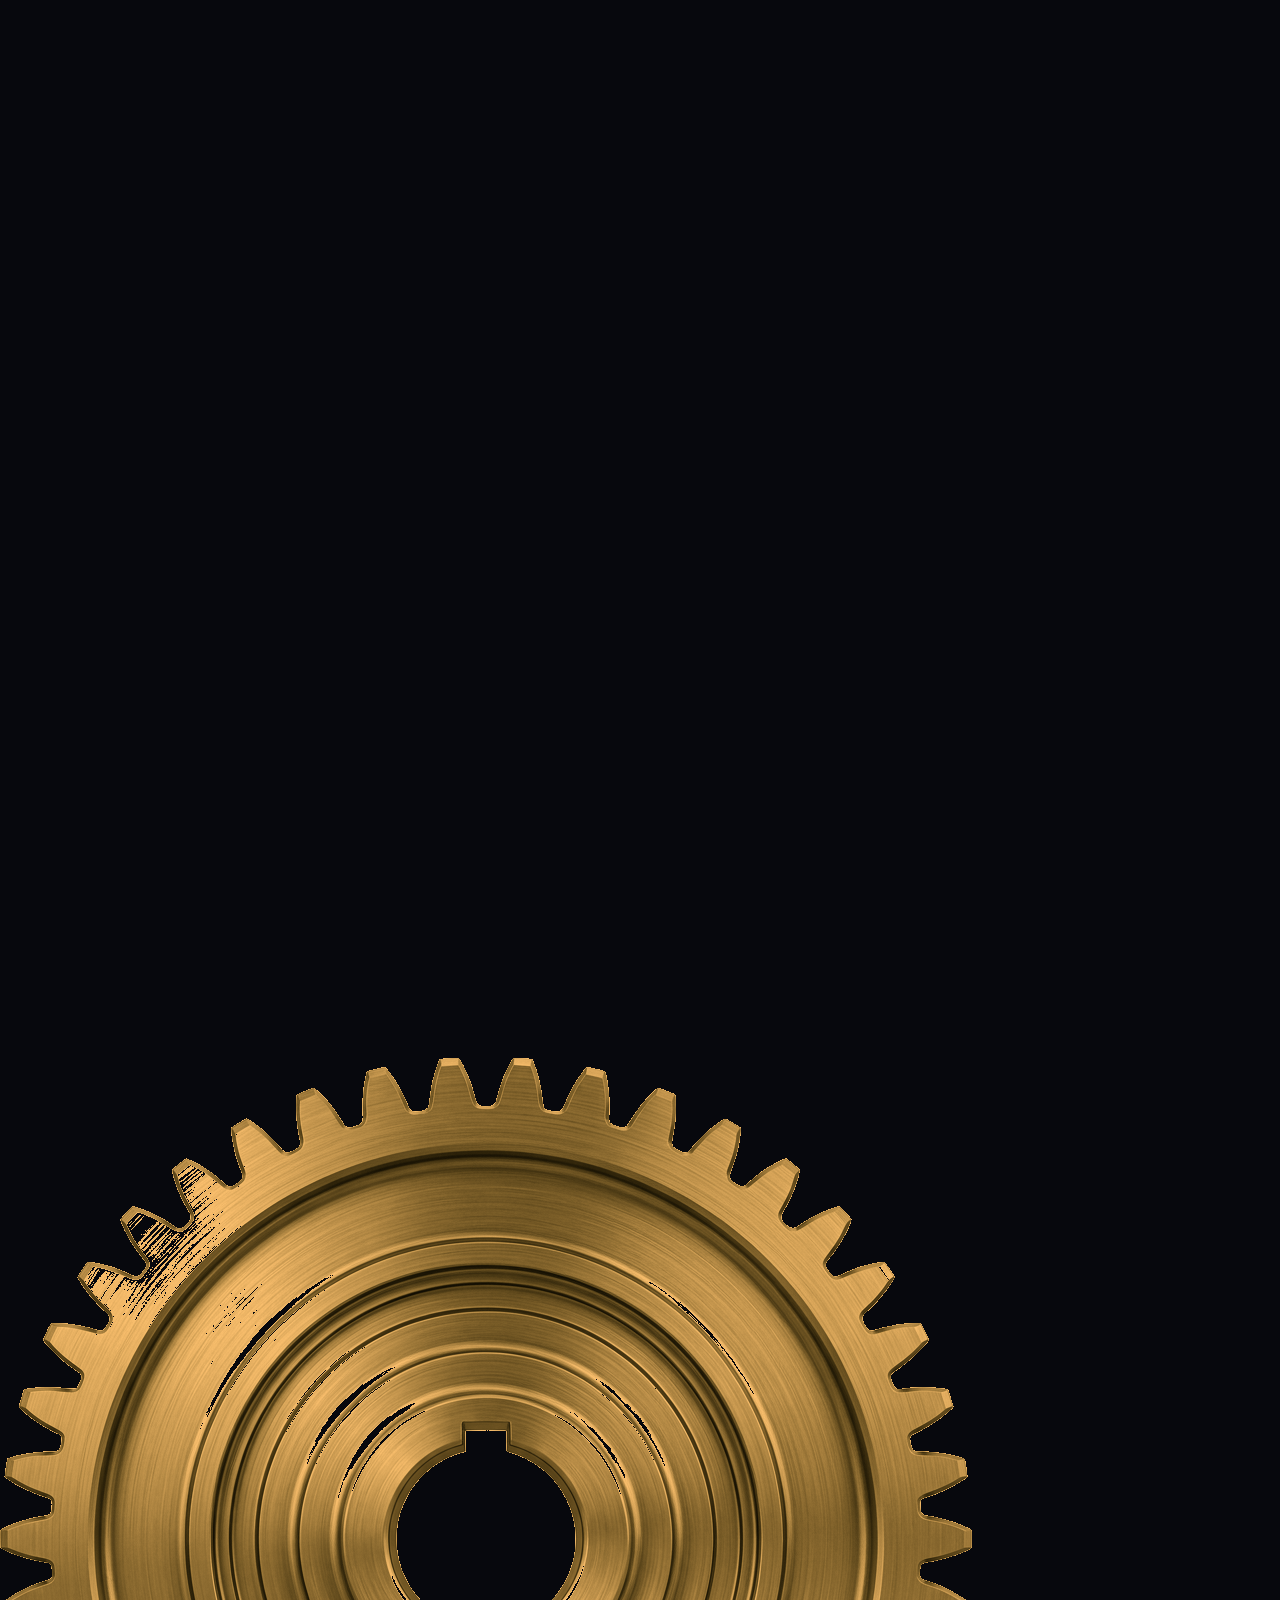
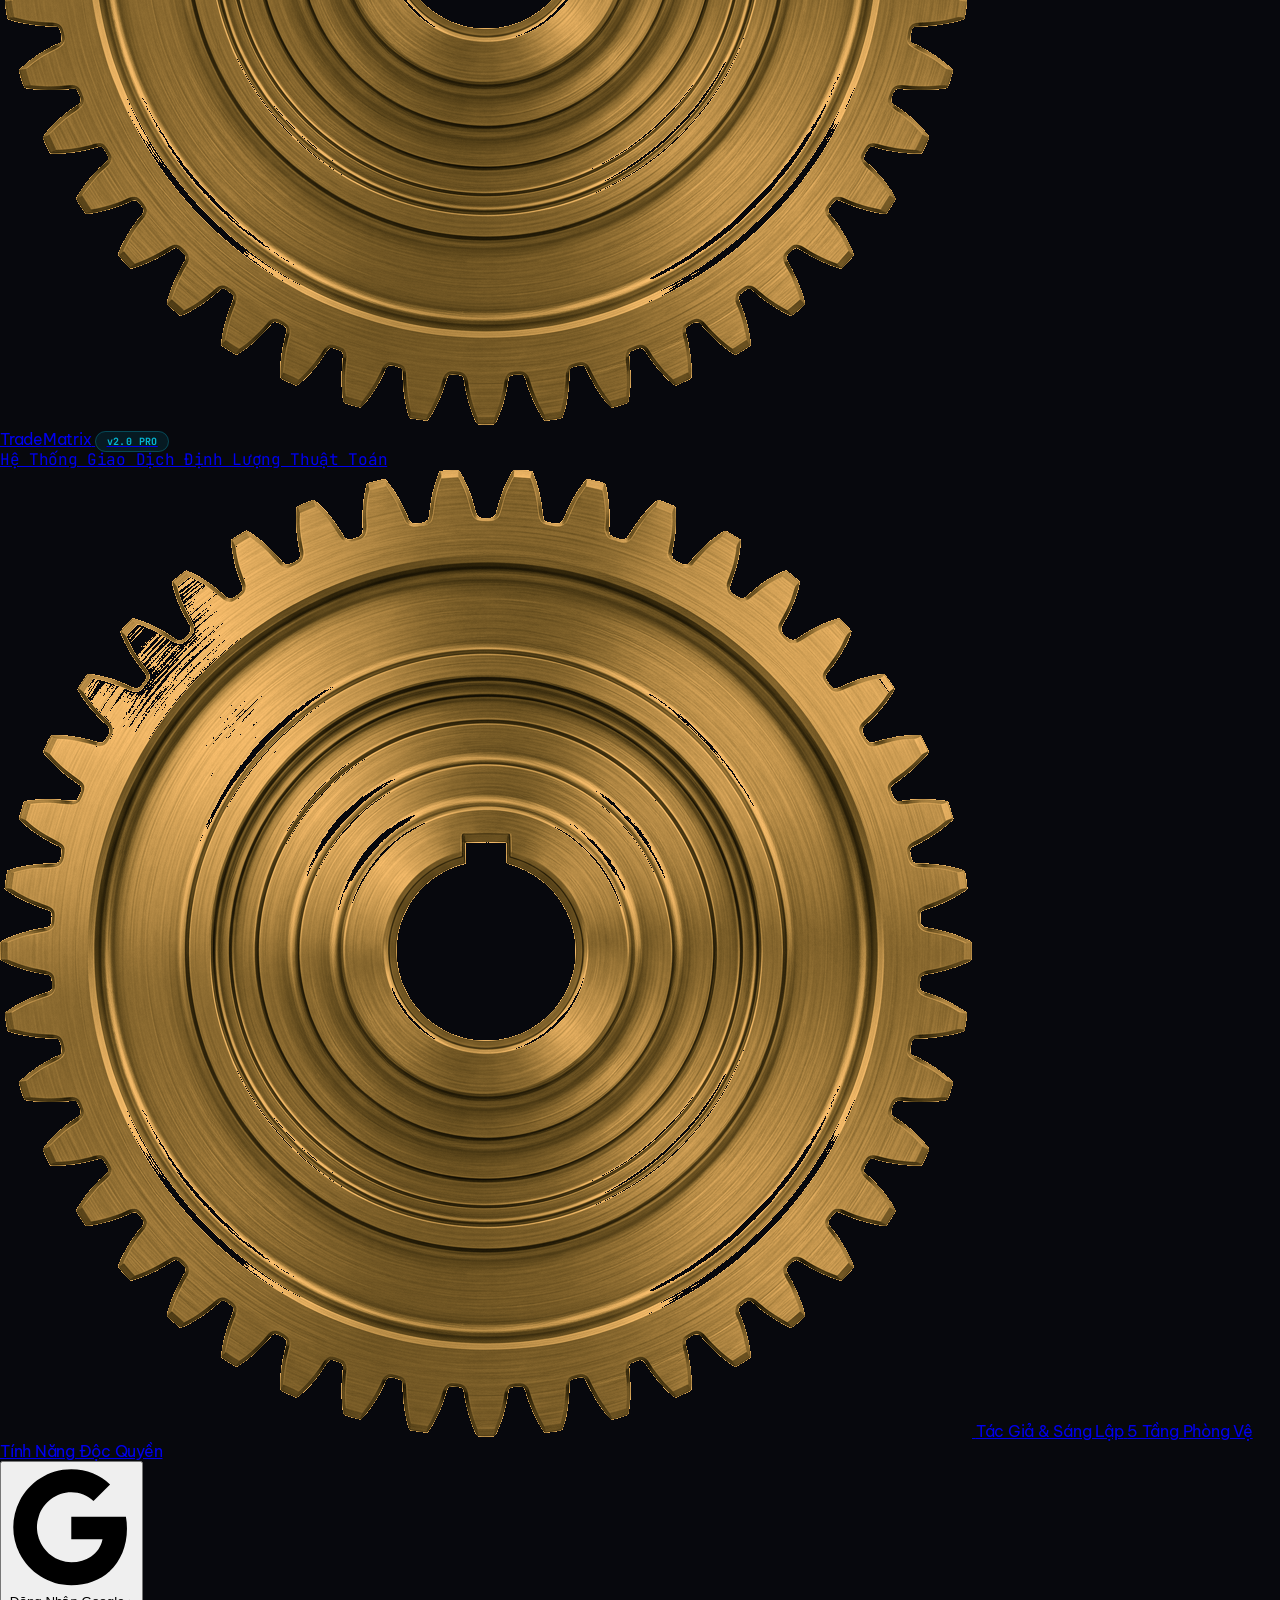
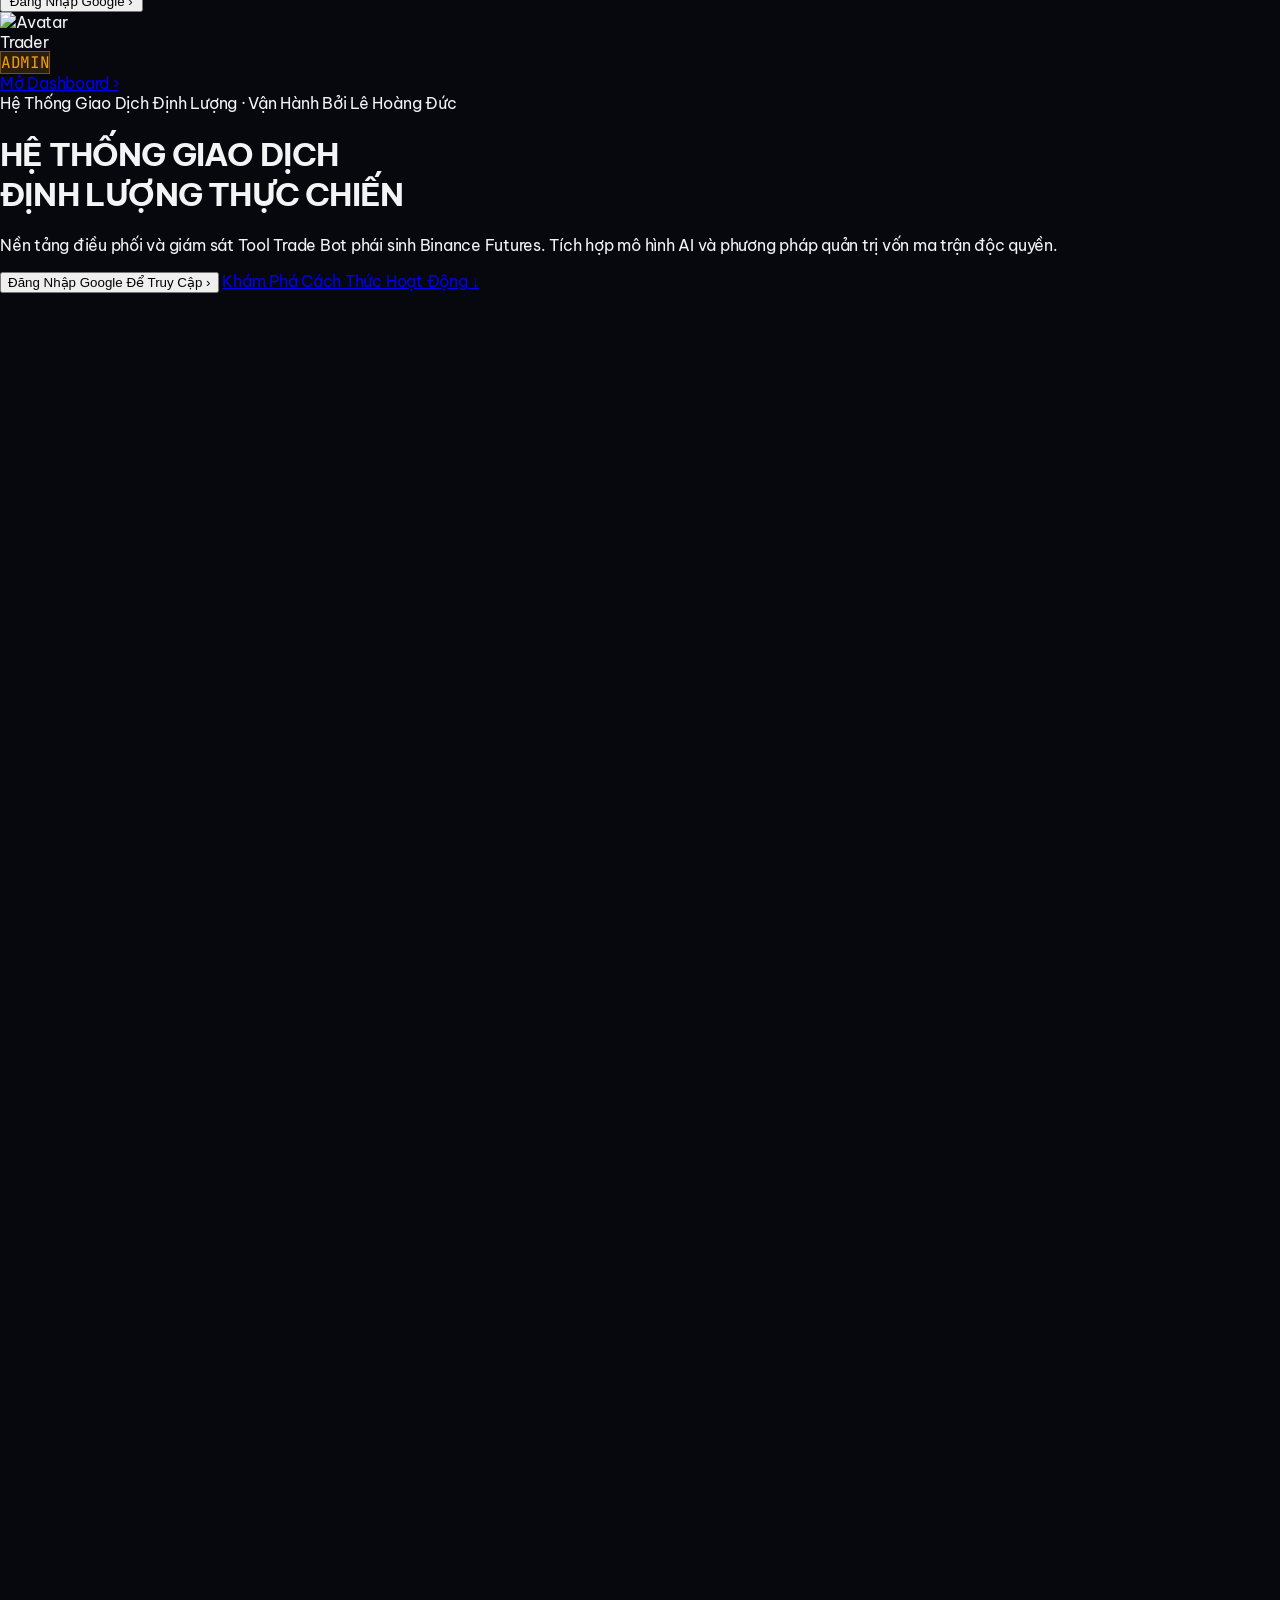
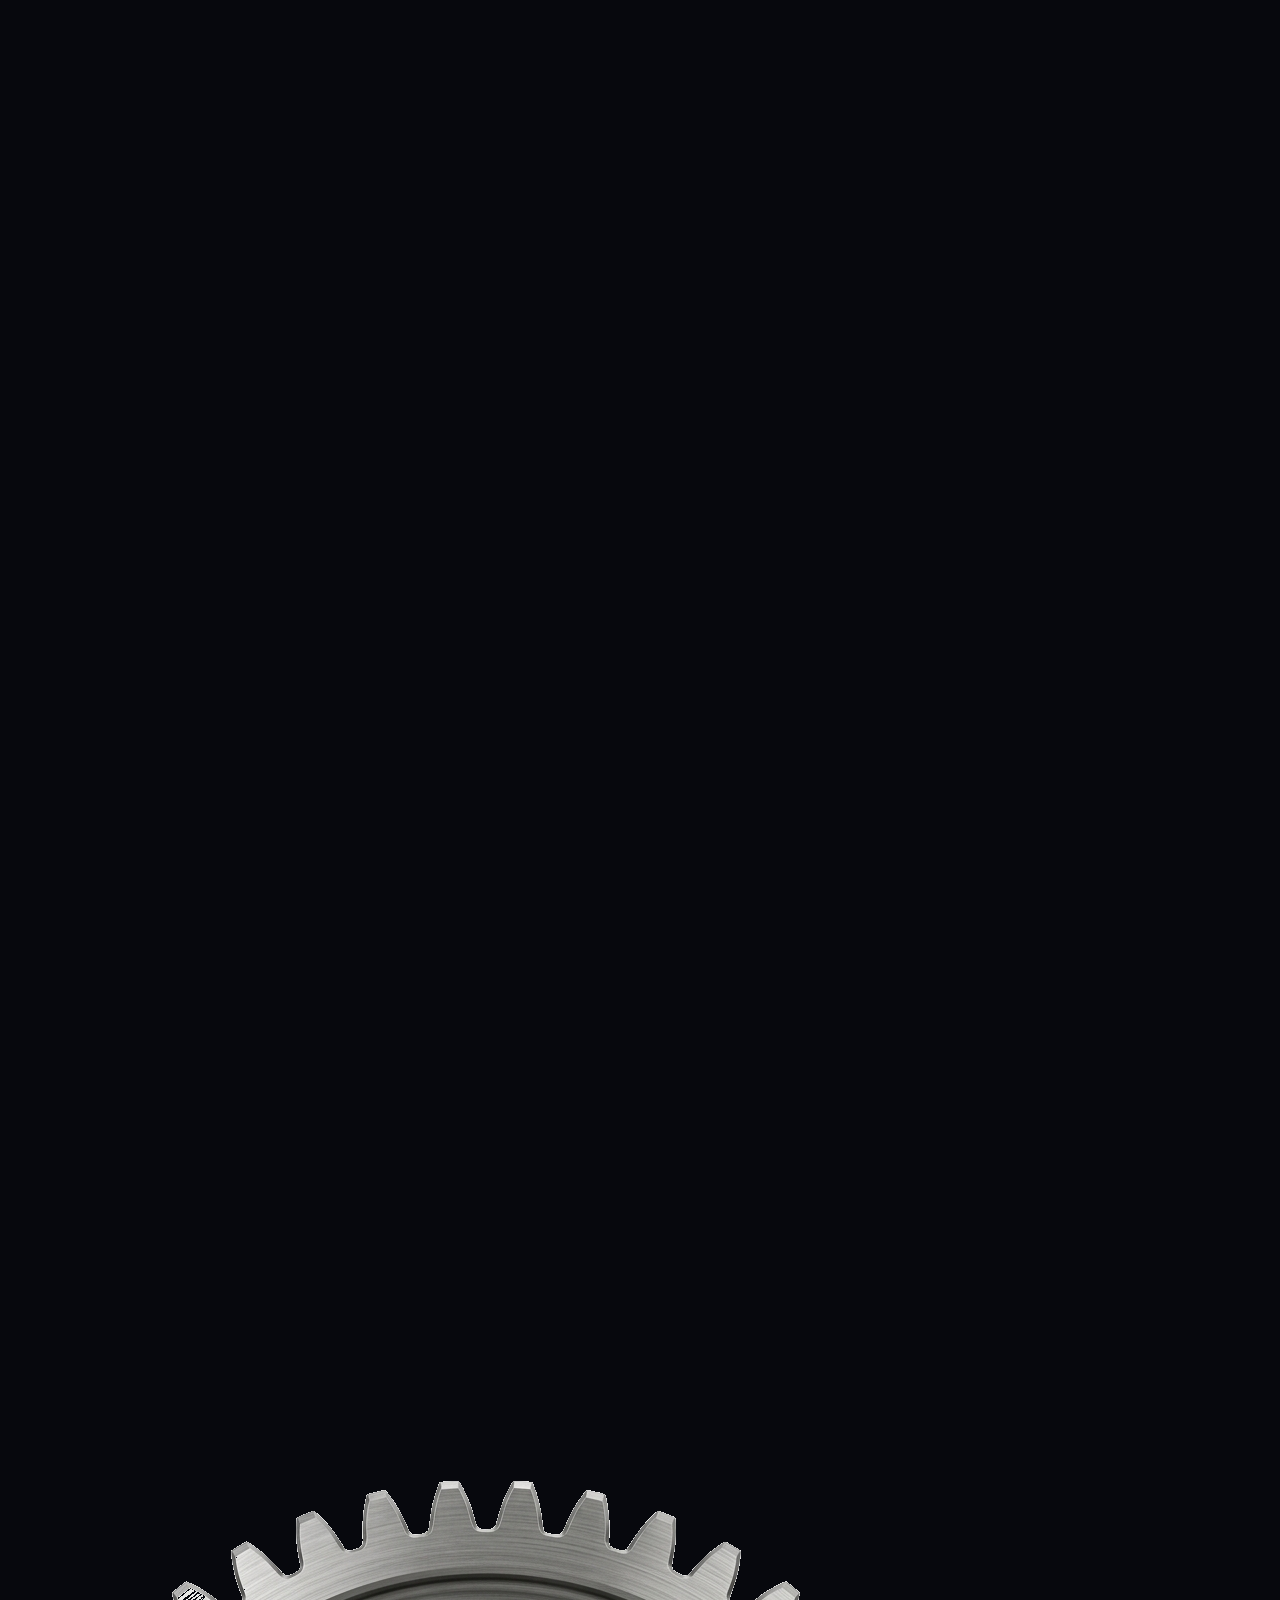
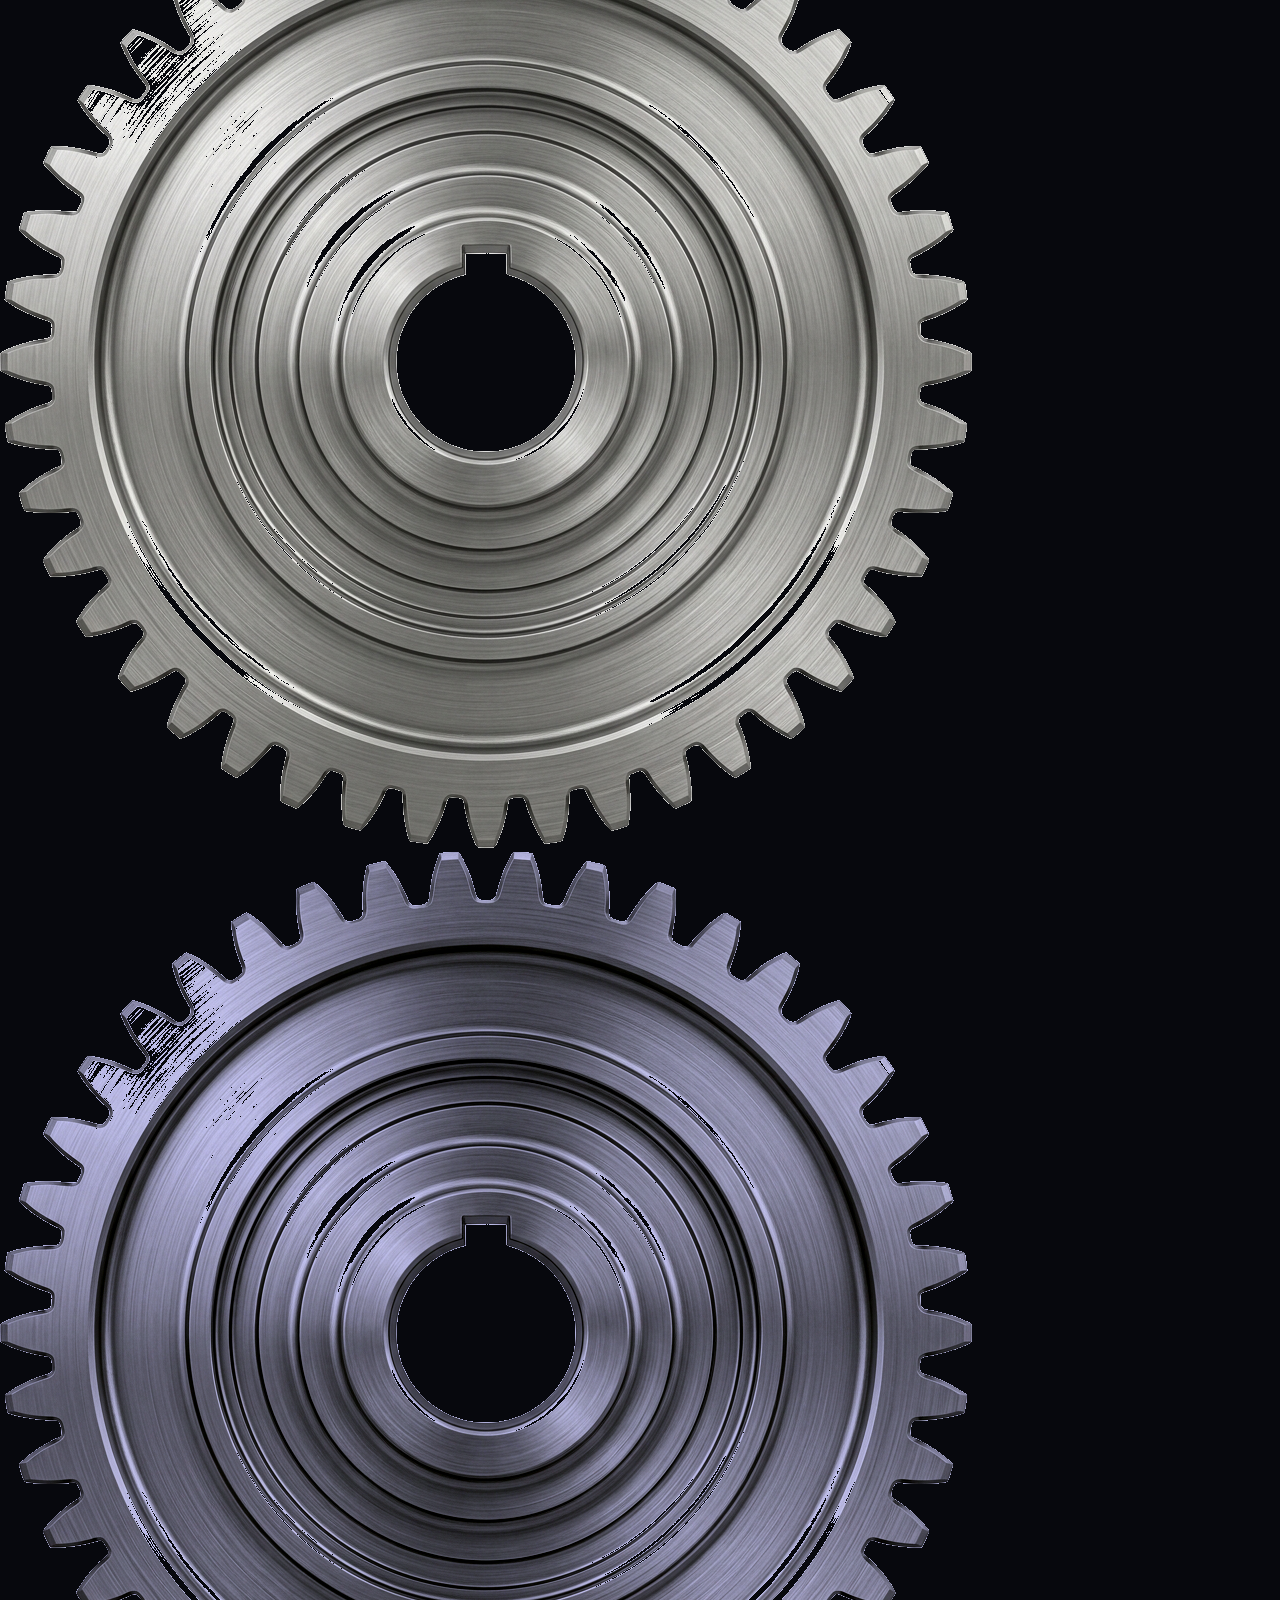
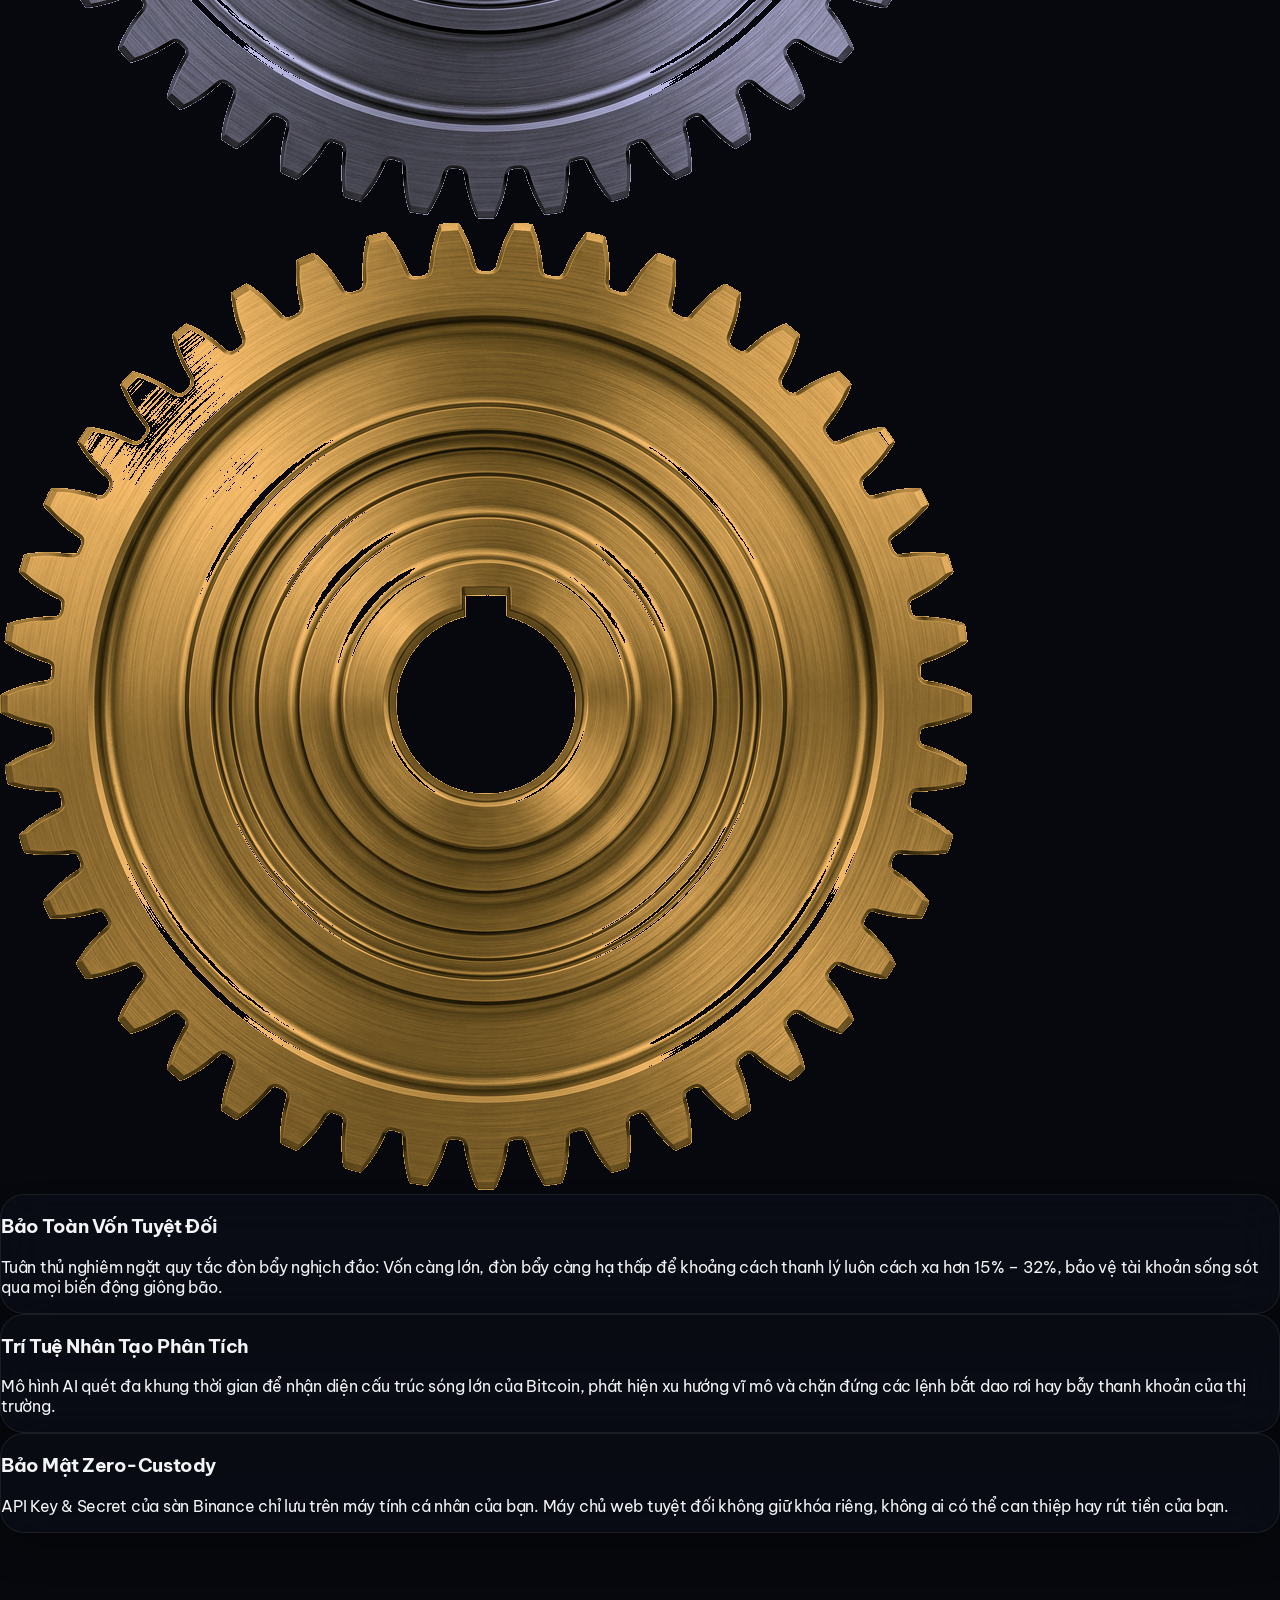
==== commit 6fccfe0b: "feat: 100% transparent rotating 3D gears interlocking, real continuous lightning canvas and gliding " ====
--- a/WEB_TRADE_BOT/index.html
+++ b/WEB_TRADE_BOT/index.html
@@ -125,64 +125,45 @@
           <span class="text-amber-400">↓</span>
         </a>
       </div>
-
-      <!-- Big Cinematic 3D Mechanical Gear Engine (3 Bánh Răng Ăn Khớp Điện Ảnh Sét Thật & Ma Trận Dark) -->
-      <div class="my-14 relative flex flex-col items-center justify-center group">
+      <!-- 3D Kinetic Mechanical Gear Transmission Engine (100% Transparent, No Background, Real Lightning & Matrix Drift) -->
+      <div class="my-10 relative flex flex-col items-center justify-center group select-none">
         
-        <!-- Ambient Glowing Aura -->
-        <div class="absolute w-[340px] sm:w-[540px] h-[340px] sm:h-[540px] rounded-full bg-gradient-to-tr from-cyan-500/20 via-amber-500/25 to-blue-600/20 blur-3xl pointer-events-none -z-10 animate-gear-glow"></div>
-
-        <!-- Outer Tech HUD Compass Ring -->
-        <svg class="absolute w-[380px] sm:w-[580px] h-[380px] sm:h-[580px] pointer-events-none opacity-20 -z-0" viewBox="0 0 500 500">
-          <circle cx="250" cy="250" r="230" fill="none" stroke="#f59e0b" stroke-width="1.2" stroke-dasharray="6 8"/>
-          <circle cx="250" cy="250" r="242" fill="none" stroke="#00f3ff" stroke-width="0.8" stroke-dasharray="3 14"/>
-        </svg>
-
-        <!-- Main Cinematic Dark Frame with Real Lightning & Matrix Transmission -->
-        <div class="cinematic-gear-frame relative w-80 sm:w-[520px] md:w-[640px] max-w-full p-2.5 sm:p-4 backdrop-blur-2xl">
+        <!-- Ambient Glowing Aura in background (Soft and transparent) -->
+        <div class="absolute w-[360px] sm:w-[600px] h-[240px] sm:h-[320px] rounded-full bg-gradient-to-r from-cyan-500/15 via-blue-500/10 to-amber-500/15 blur-3xl pointer-events-none -z-10 animate-gear-glow"></div>
+
+        <!-- Master Gear Transmission Stage (Completely transparent, NO boxes, NO borders) -->
+        <div class="relative w-full max-w-2xl sm:max-w-3xl h-[260px] sm:h-[340px] md:h-[380px] flex items-center justify-center overflow-visible">
           
-          <!-- Realistic Lightning Arc Pulsing Overlay -->
-          <div class="absolute inset-0 pointer-events-none z-10 animate-lightning-pulse bg-gradient-to-tr from-cyan-400/10 via-transparent to-amber-400/10"></div>
-
-          <!-- Top Header Bar of Engine Frame -->
-          <div class="flex items-center justify-between px-3 py-1.5 mb-2 border-b border-white/10 text-[10px] mono-font text-gray-400">
-            <div class="flex items-center space-x-1.5">
-              <span class="w-2 h-2 rounded-full bg-emerald-400 animate-ping"></span>
-              <span class="text-white font-bold">TRADEMATRIX QUANTUM ENGINE</span>
-            </div>
-            <span class="text-amber-400 font-semibold tracking-wider">3-GEAR CYBERNETIC INTERLOCK</span>
-          </div>
-
-          <!-- The Masterpiece Cinematic Image -->
-          <div class="relative rounded-2xl overflow-hidden border border-white/10 bg-black/80 shadow-2xl">
-            <img src="assets/img/gear-matrix-lightning-cinematic.jpg" 
-                 class="w-full h-auto object-cover object-center select-none group-hover:scale-105 transition-transform duration-700 filter contrast-110 drop-shadow-[0_20px_45px_rgba(0,0,0,0.95)]" 
-                alt="TradeMatrix Cinematic Dark Mechanical Gears with Real Lightning">
+          <!-- Live Canvas: Continuous Electric Lightning, Sparks & Gliding Matrix Streams -->
+          <canvas id="gearEngineCanvas" class="absolute inset-0 w-full h-full pointer-events-none z-20"></canvas>
+
+          <!-- The 3 Kinetic Intermeshing 3D Gears -->
+          <div class="relative w-full h-full flex items-center justify-center">
             
-            <!-- Subtle Cyber Grid Vignette -->
-            <div class="absolute inset-0 bg-gradient-to-t from-[#07080d]/80 via-transparent to-transparent pointer-events-none"></div>
-          </div>
-
-          <!-- Bottom Status Bar -->
-          <div class="flex items-center justify-between px-3 py-2 mt-2 text-[10px] mono-font text-gray-400">
-            <span class="text-cyan-300">⚡ Plasma Arc Voltage: 100% Sét Thật Điện Ảnh</span>
-            <span class="text-emerald-400">● 3 Bánh Răng Ăn Khớp Vận Hành Liên Tục</span>
-          </div>
-
-          <!-- Live Spinning Accent Cogs for kinetic interactive depth -->
-          <div class="absolute -top-4 -right-4 w-16 sm:w-20 h-16 sm:h-20 pointer-events-none drop-shadow-[0_0_15px_rgba(245,158,11,0.6)]">
-            <img src="assets/img/gear-gold-3d.png" class="w-full h-full object-contain animate-spin-cw" alt="Live Spinning Cog">
-          </div>
-          <div class="absolute -bottom-4 -left-4 w-14 sm:w-16 h-14 sm:h-16 pointer-events-none drop-shadow-[0_0_15px_rgba(6,182,212,0.6)]">
-            <img src="assets/img/gear-ortho-3d.png" class="w-full h-full object-contain animate-spin-ccw" alt="Live Spinning Cog">
-          </div>
-        </div>
-
-        <!-- Engine Status Caption Badge -->
-        <div class="inline-flex items-center space-x-2.5 px-5 py-2 rounded-full bg-white/[0.04] border border-amber-400/30 text-gray-200 text-xs mono-font backdrop-blur-md shadow-xl shadow-black/80 mt-6">
-          <span class="w-2.5 h-2.5 rounded-full bg-cyan-400 animate-ping"></span>
-          <span class="text-white font-extrabold tracking-wider">HỆ THỐNG TRUYỀN ĐỘNG CƠ KHÍ & MA TRẬN ĐIỆN ẢNH THỰC CHIẾN</span>
-        </div>
+            <!-- GEAR 1 (Left: Brushed Stainless Steel, CW Spin) -->
+            <div class="absolute left-[8%] sm:left-[12%] md:left-[15%] w-36 sm:w-56 md:w-64 h-36 sm:h-56 md:h-64 pointer-events-none z-10 transition-transform duration-500 group-hover:scale-105">
+              <img src="assets/img/gear-ortho-3d.png" 
+                   class="w-full h-full object-contain animate-spin-cw drop-shadow-[0_15px_35px_rgba(0,0,0,0.85)] filter contrast-110 brightness-105" 
+                   alt="Steel 3D Gear (CW)">
+            </div>
+
+            <!-- GEAR 2 (Center: Dark Cyber Titanium, CCW Spin - Interlocking with Left & Right) -->
+            <div class="absolute left-1/2 -translate-x-1/2 w-32 sm:w-48 md:w-52 h-32 sm:h-48 md:h-52 pointer-events-none z-15 transition-transform duration-500 group-hover:scale-105">
+              <img src="assets/img/gear-titanium-3d.png" 
+                   class="w-full h-full object-contain animate-spin-ccw drop-shadow-[0_20px_40px_rgba(0,0,0,0.9)] filter contrast-120 drop-shadow-[0_0_15px_rgba(0,243,255,0.35)]" 
+                   alt="Titanium 3D Gear (CCW)">
+            </div>
+
+            <!-- GEAR 3 (Right: Brushed Gold, CW Spin) -->
+            <div class="absolute right-[8%] sm:right-[12%] md:right-[15%] w-36 sm:w-56 md:w-64 h-36 sm:h-56 md:h-64 pointer-events-none z-10 transition-transform duration-500 group-hover:scale-105">
+              <img src="assets/img/gear-gold-3d.png" 
+                   class="w-full h-full object-contain animate-spin-cw drop-shadow-[0_15px_35px_rgba(0,0,0,0.85)] filter contrast-110 drop-shadow-[0_0_15px_rgba(245,158,11,0.3)]" 
+                   alt="Gold 3D Gear (CW)">
+            </div>
+
+          </div>
+        </div>
+
       </div>
 
       <!-- Intro Cards (Mục đích sử dụng & Bảo mật Zero-Custody) -->
@@ -769,6 +750,7 @@
   <script src="js/pointer-trail.js"></script>
   <script src="js/matrix-rain.js"></script>
   <script src="js/scroll-effects.js"></script>
+  <script src="js/gear-engine-canvas.js"></script>
 
   <!-- Firebase & App Script -->
   <script type="module" src="js/auth.js"></script>
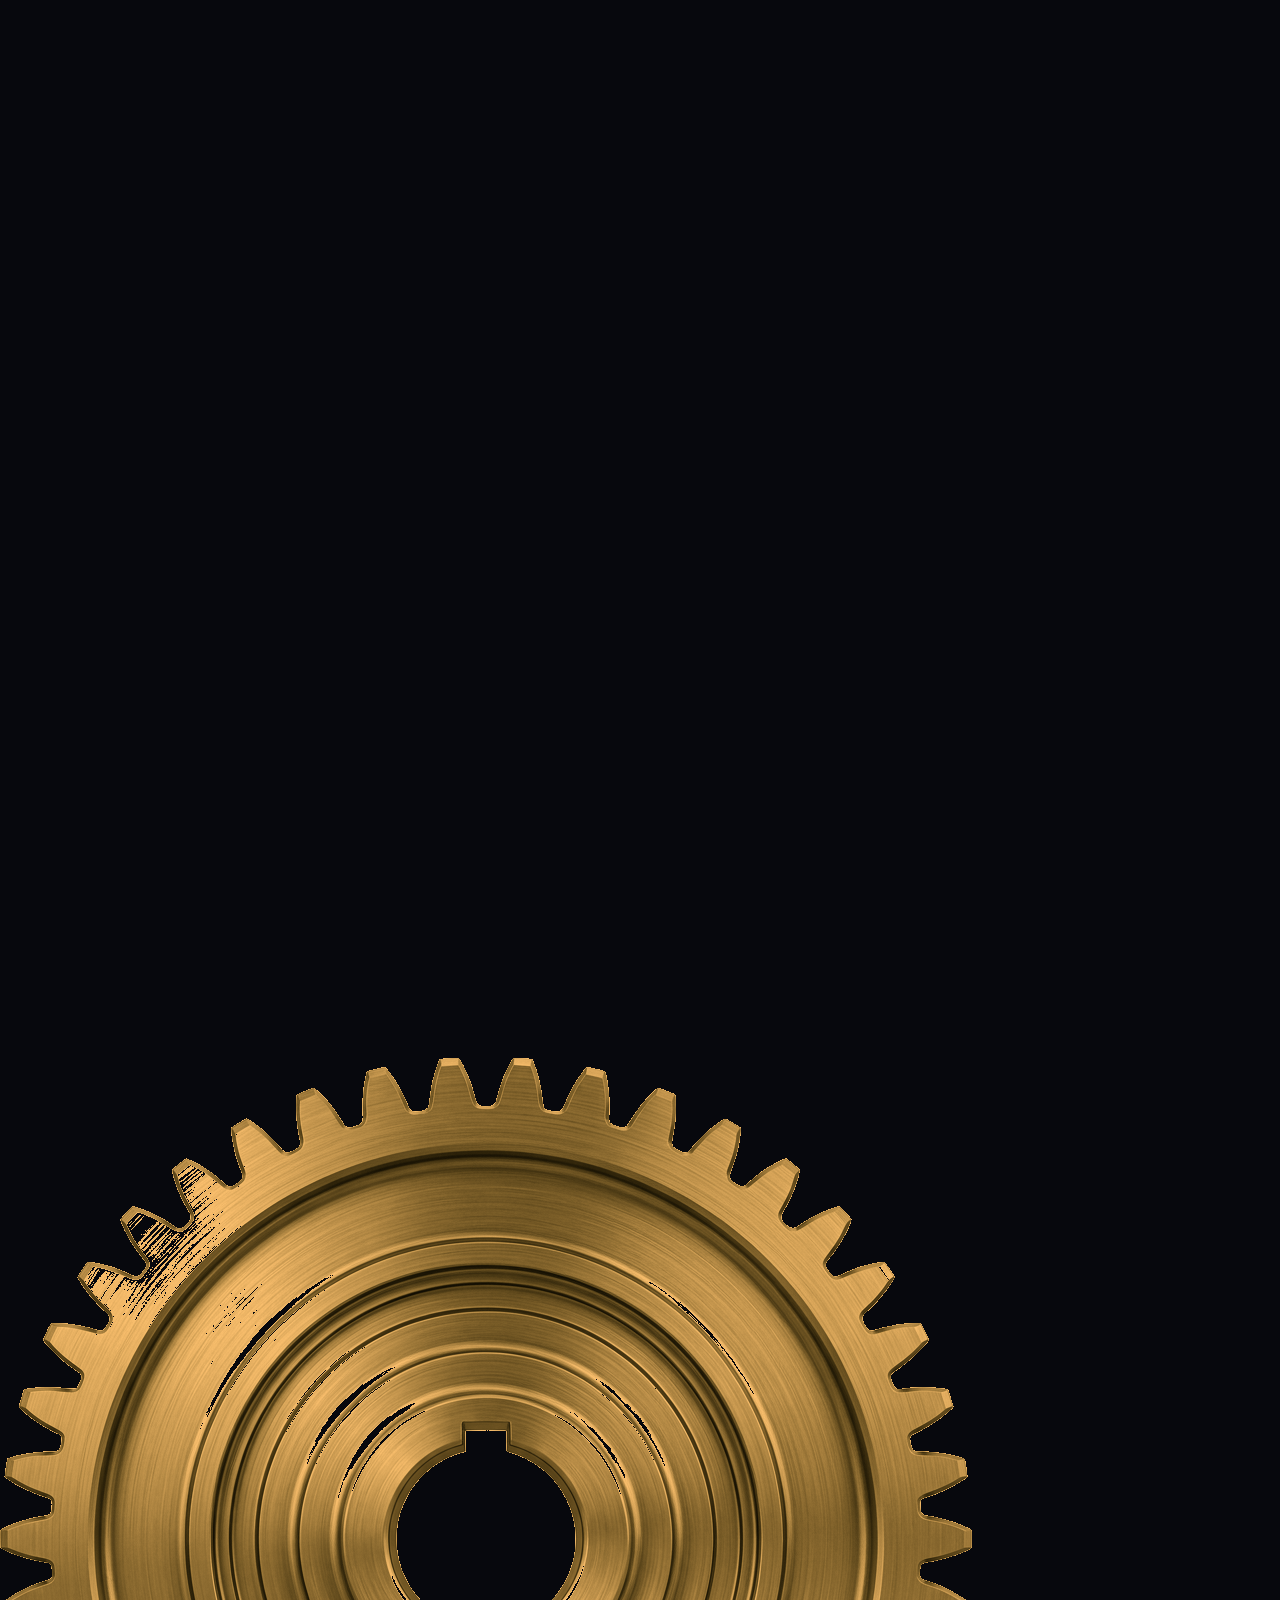
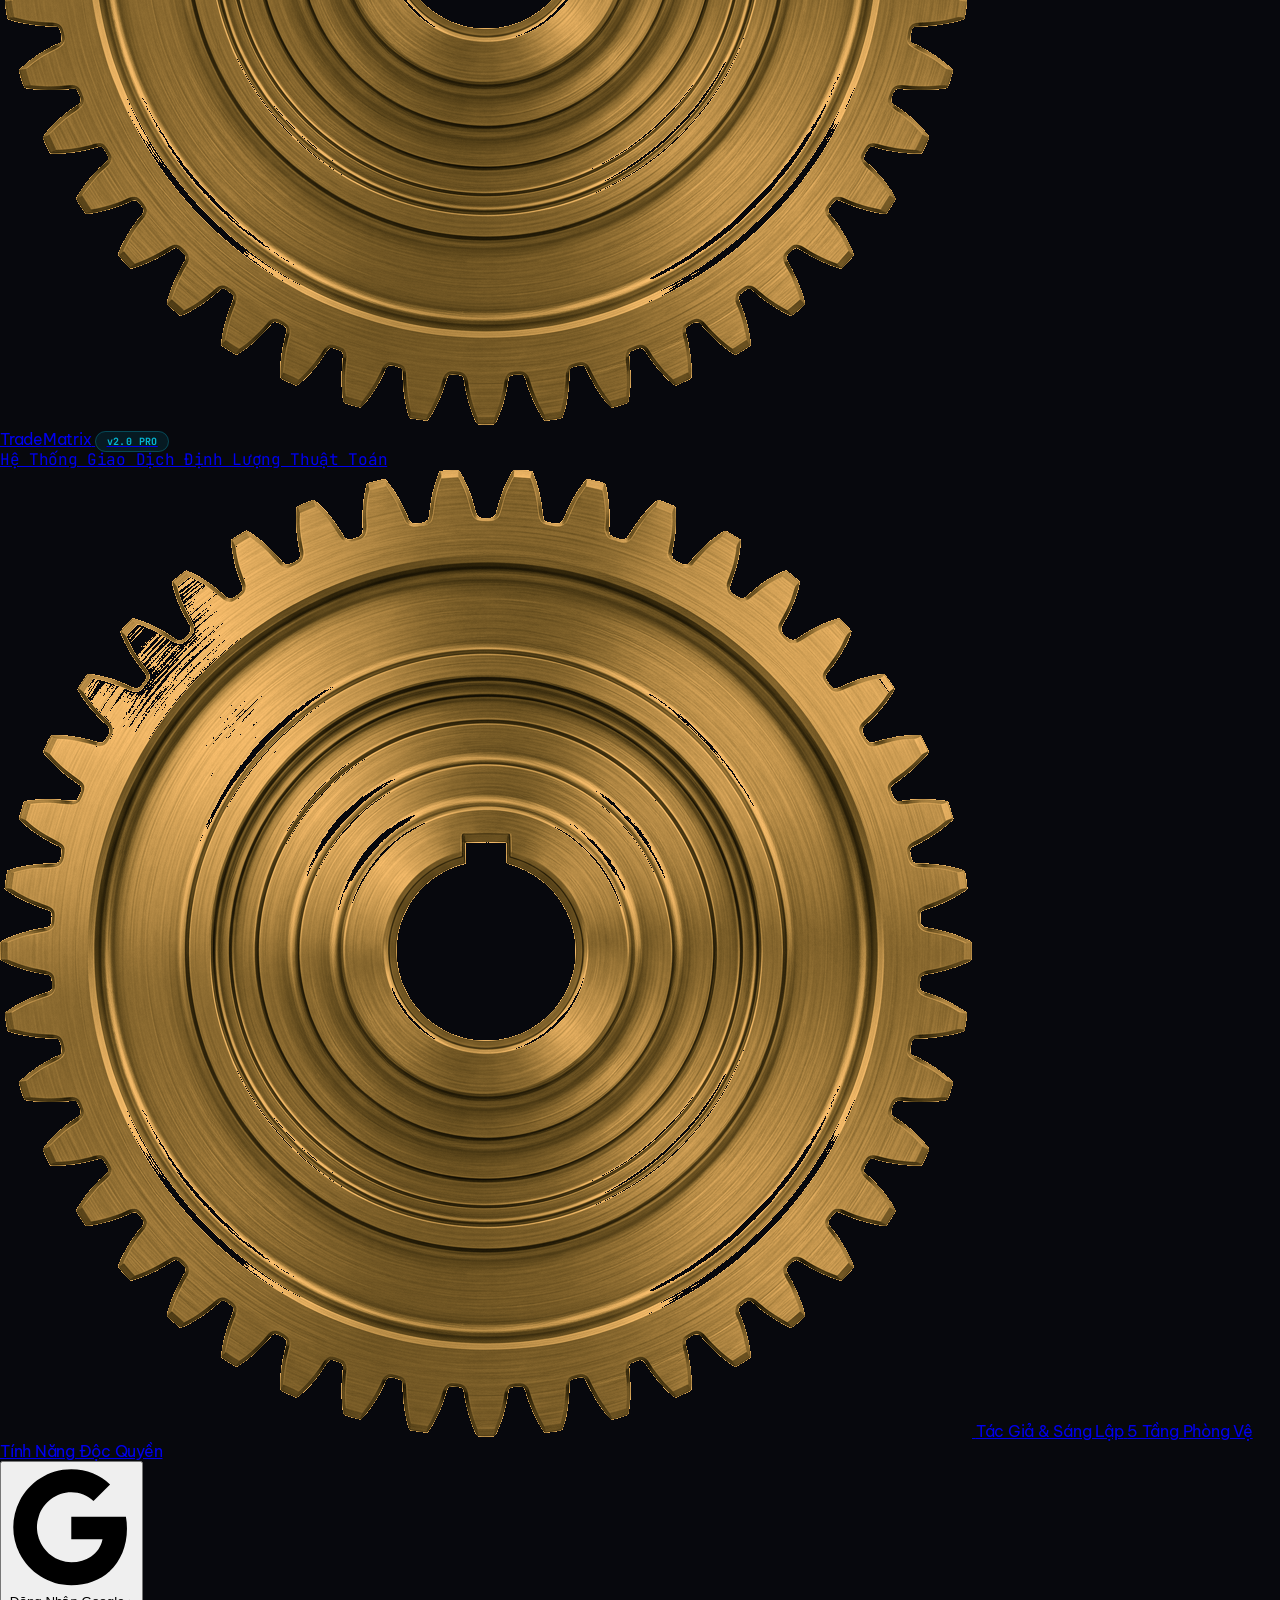
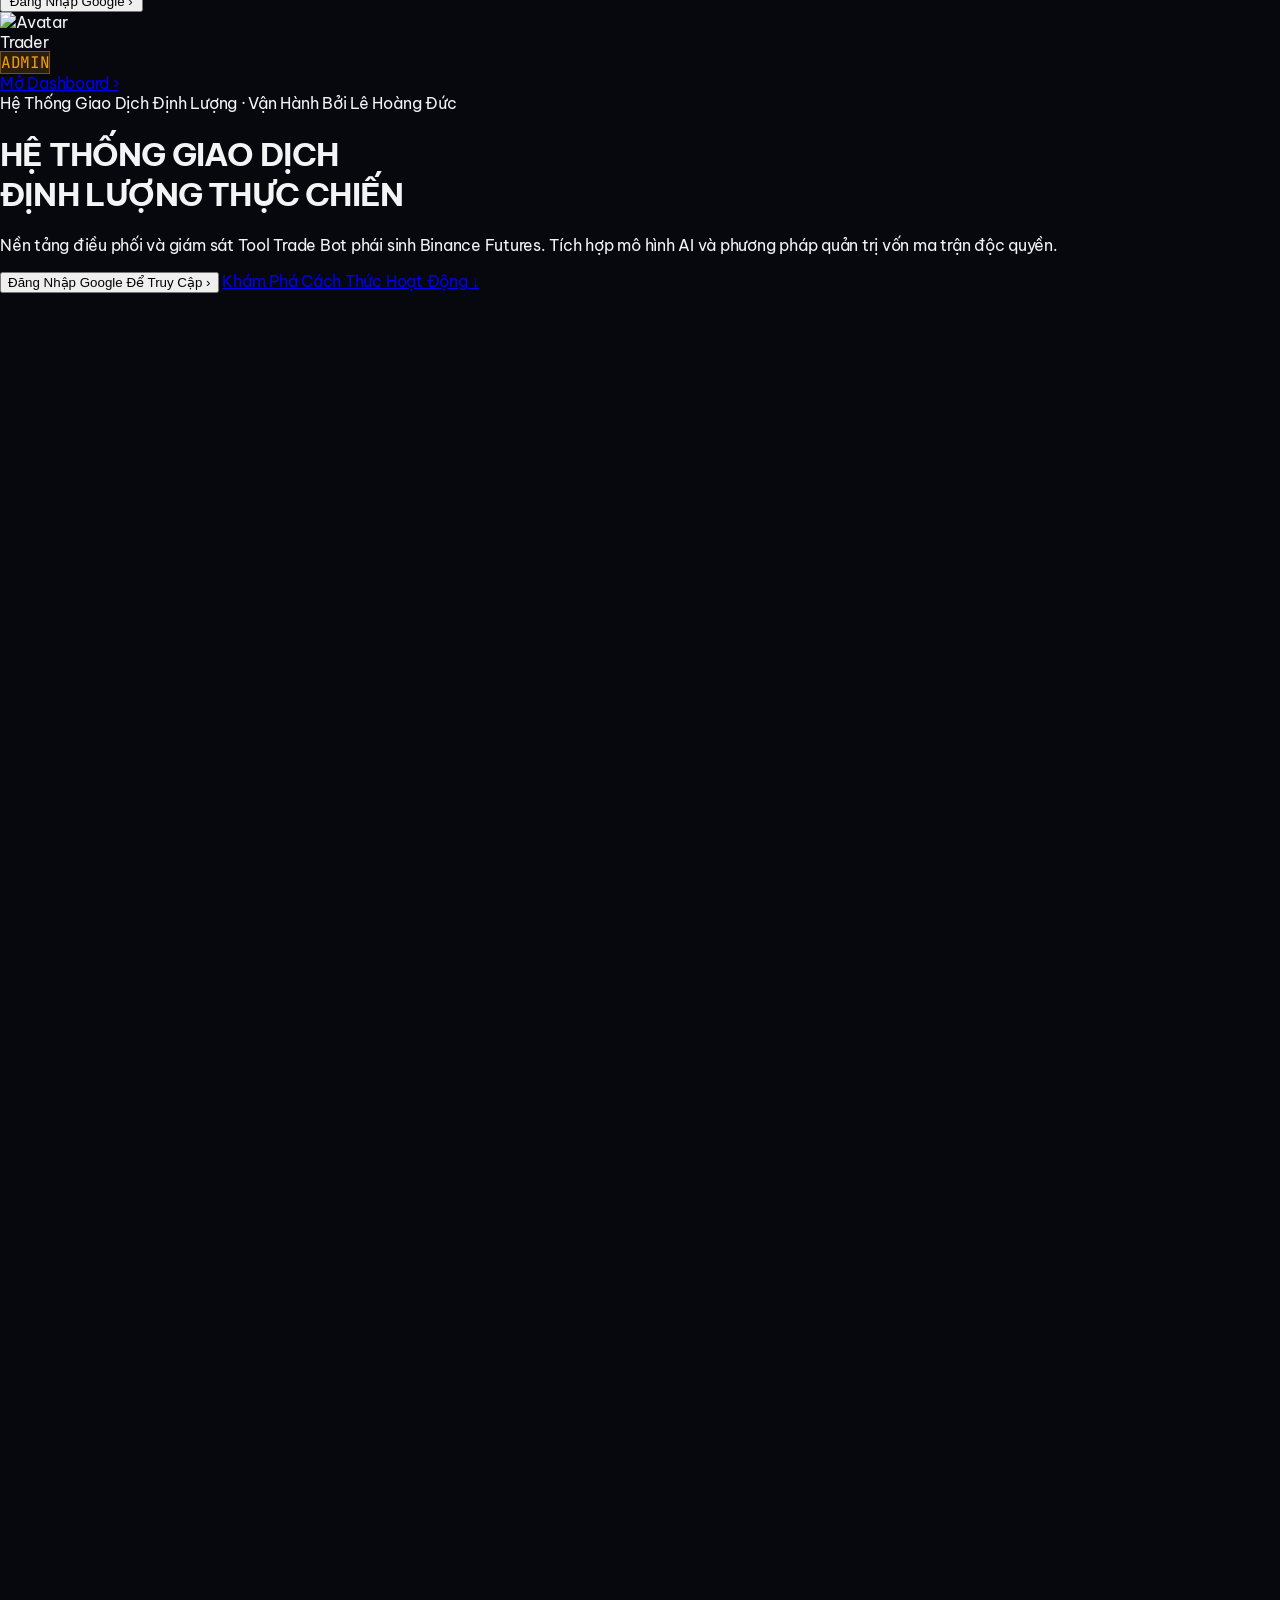
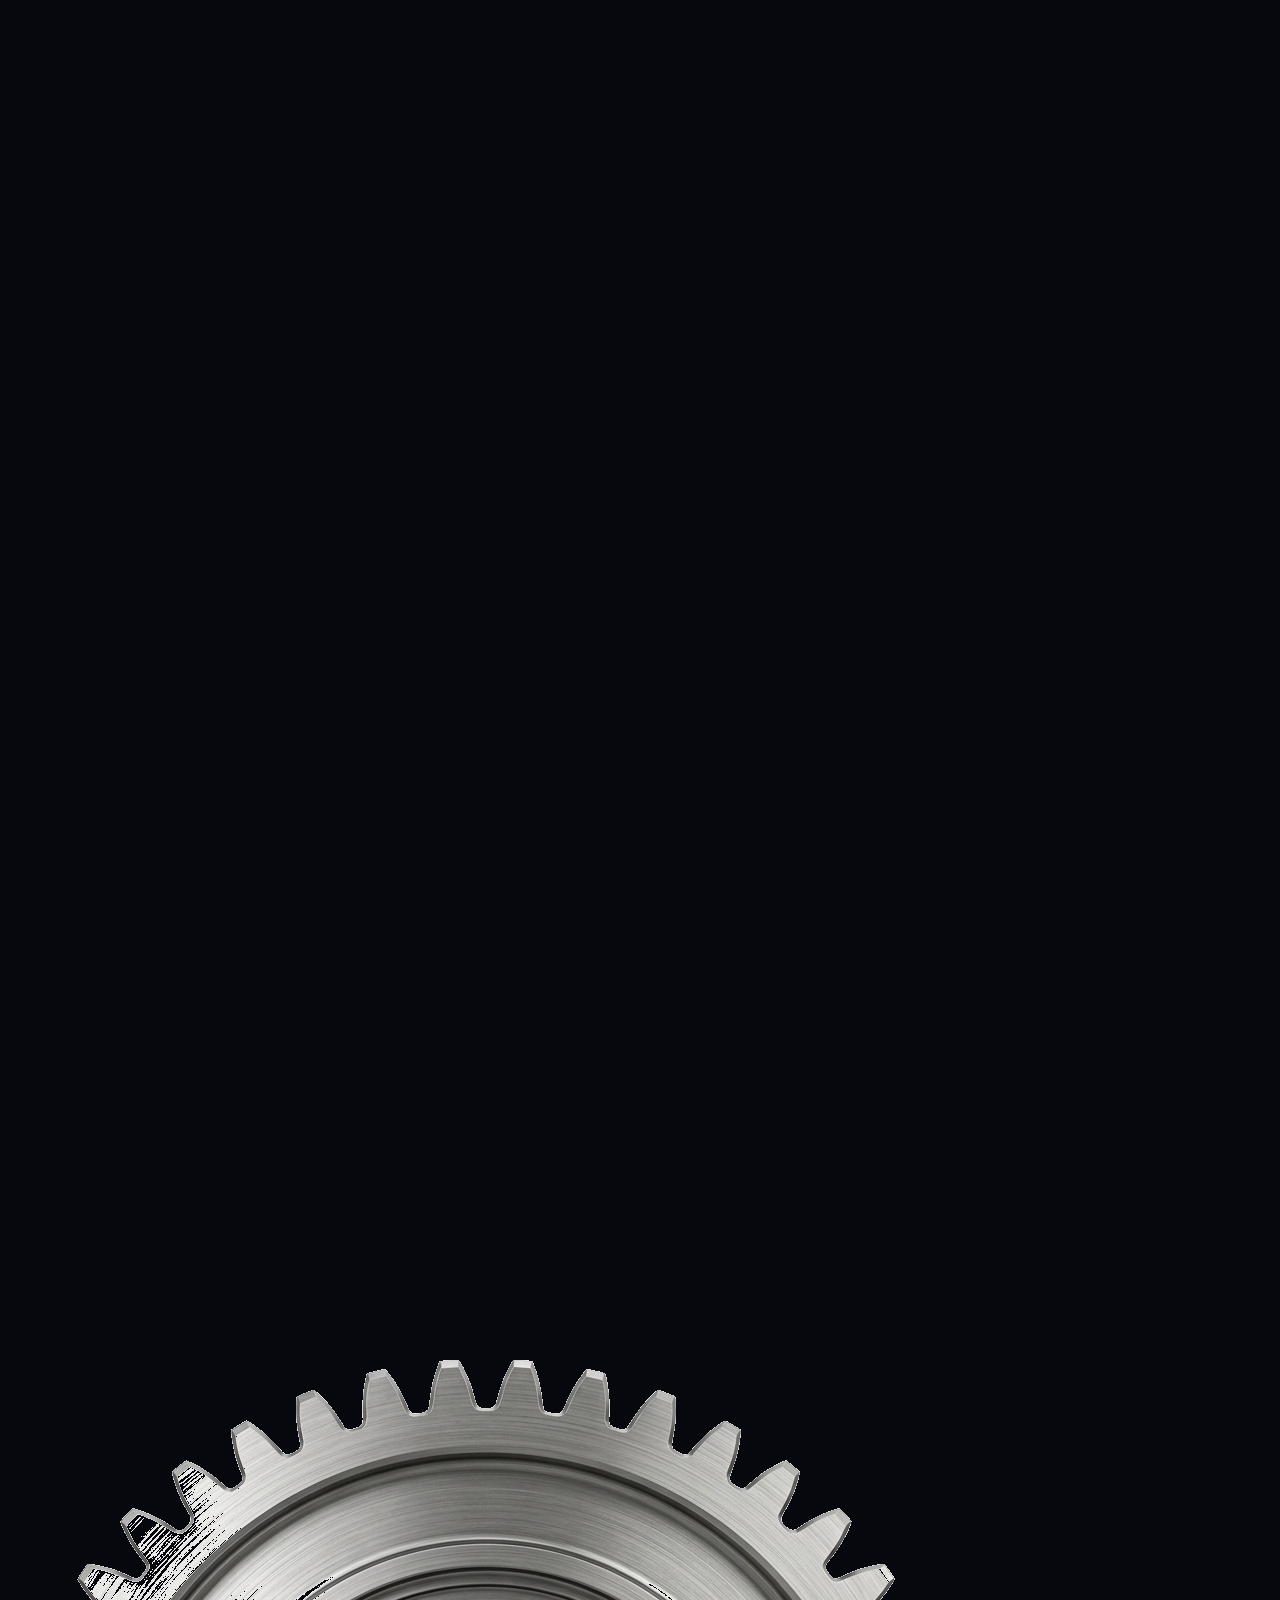
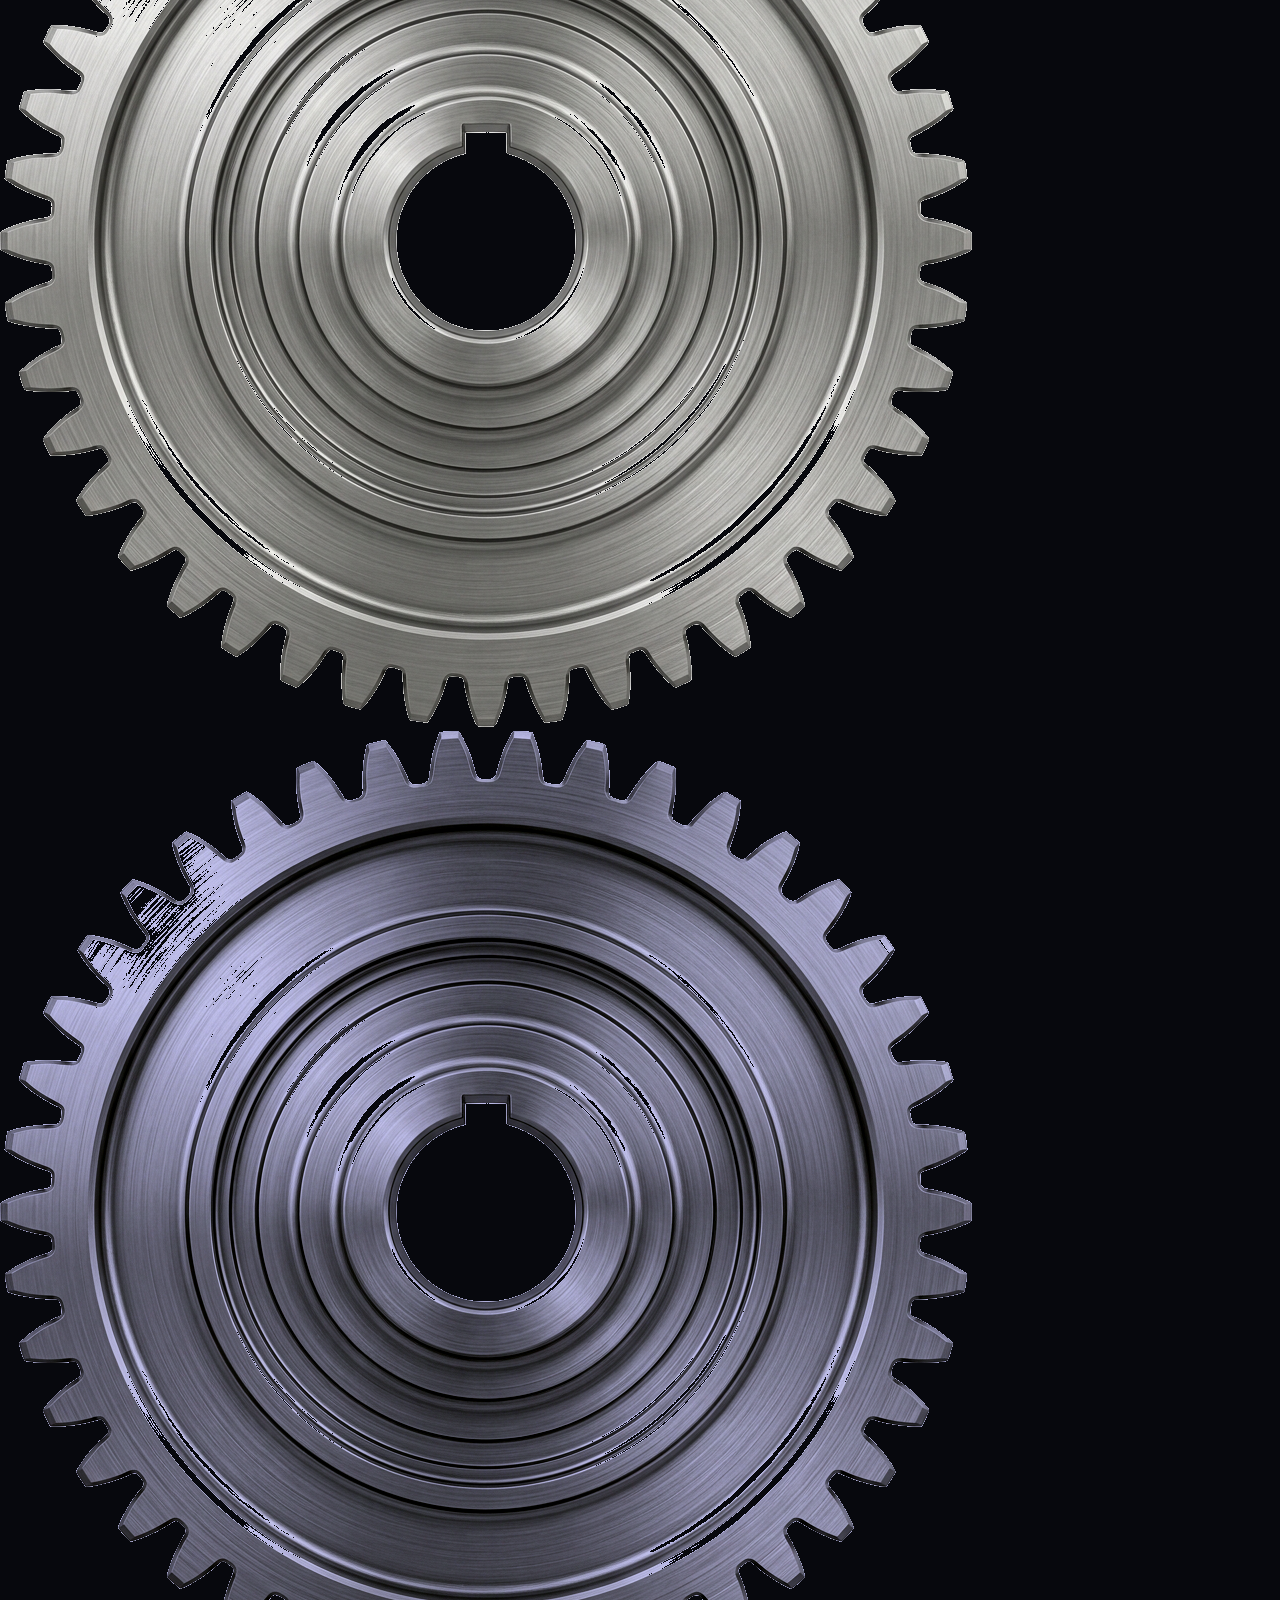
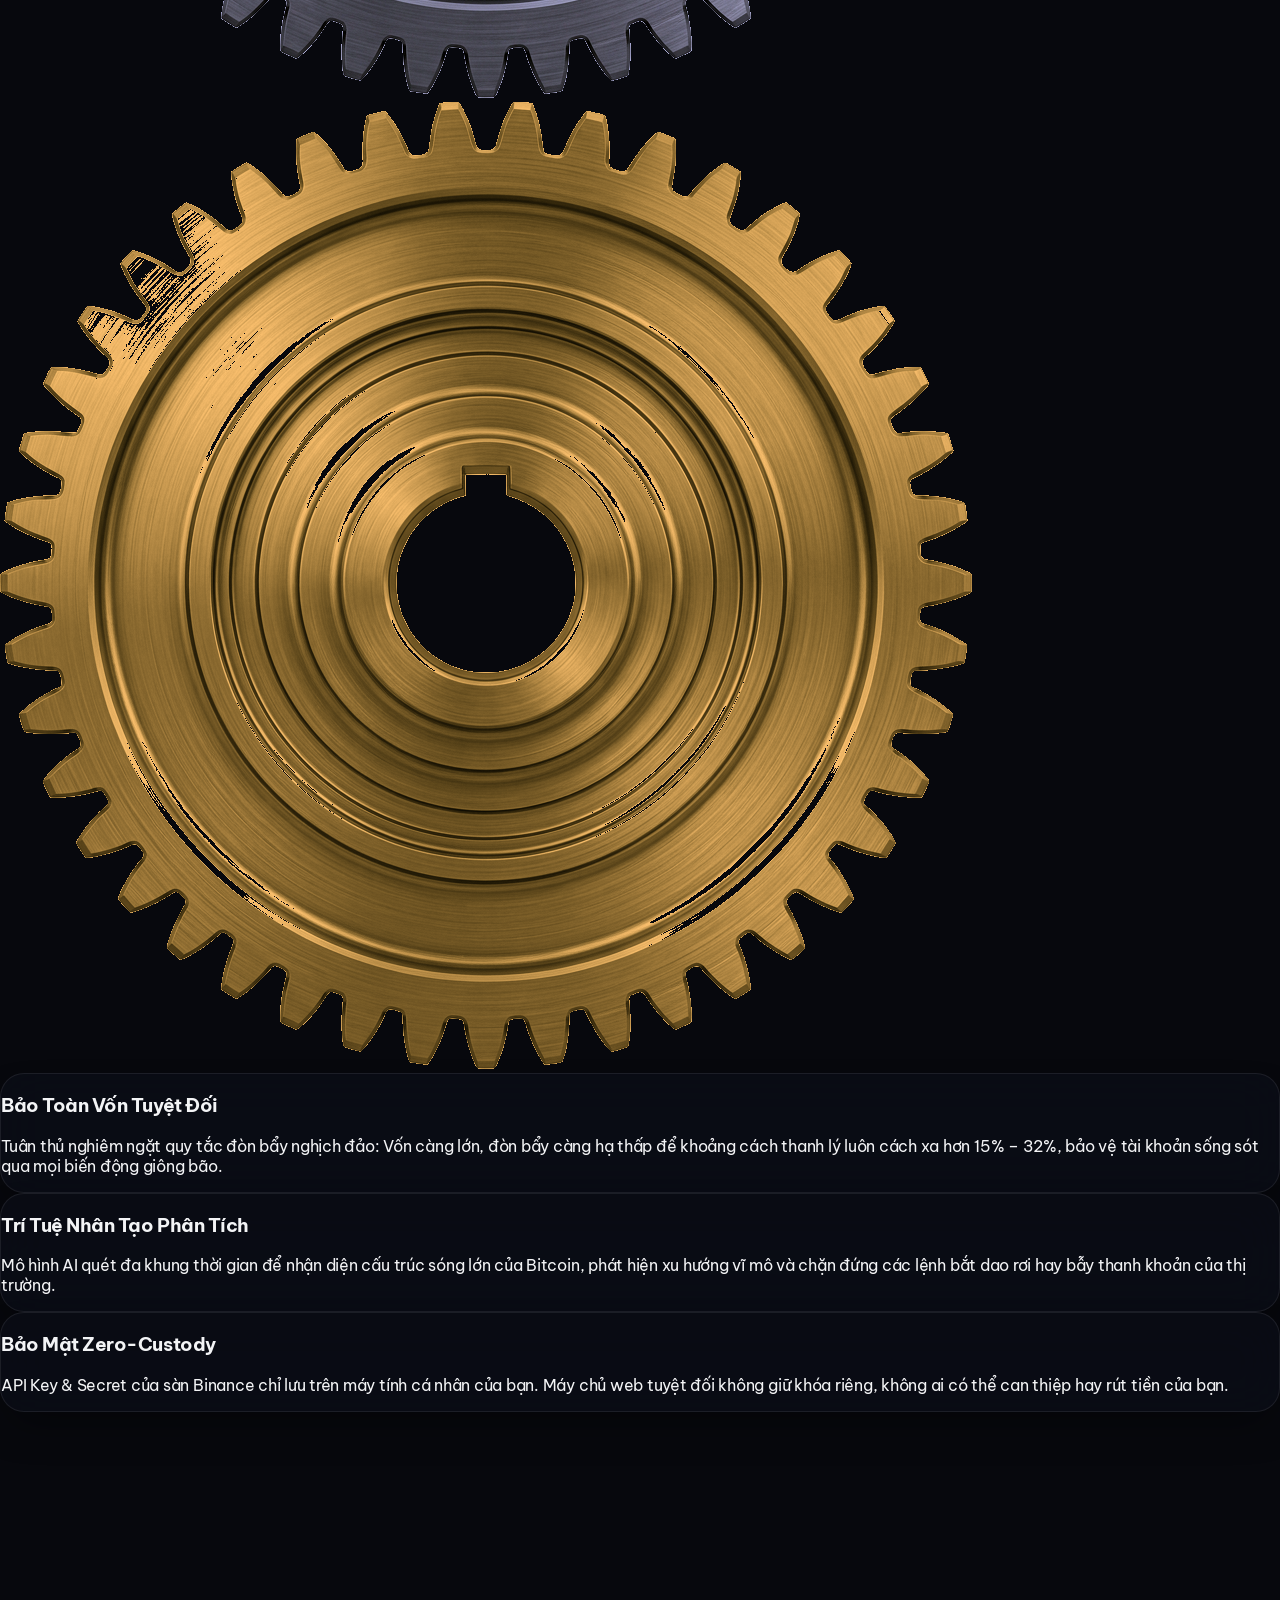
==== commit 84bba402: "feat: dynamic gear breathing scale, surge energy lightning modulation and fast bi-directional matrix" ====
--- a/WEB_TRADE_BOT/index.html
+++ b/WEB_TRADE_BOT/index.html
@@ -132,7 +132,7 @@
         <div class="absolute w-[360px] sm:w-[600px] h-[240px] sm:h-[320px] rounded-full bg-gradient-to-r from-cyan-500/15 via-blue-500/10 to-amber-500/15 blur-3xl pointer-events-none -z-10 animate-gear-glow"></div>
 
         <!-- Master Gear Transmission Stage (Completely transparent, NO boxes, NO borders) -->
-        <div class="relative w-full max-w-2xl sm:max-w-3xl h-[260px] sm:h-[340px] md:h-[380px] flex items-center justify-center overflow-visible">
+        <div class="relative w-full max-w-2xl sm:max-w-3xl h-[260px] sm:h-[340px] md:h-[380px] flex items-center justify-center overflow-visible animate-gear-breathing">
           
           <!-- Live Canvas: Continuous Electric Lightning, Sparks & Gliding Matrix Streams -->
           <canvas id="gearEngineCanvas" class="absolute inset-0 w-full h-full pointer-events-none z-20"></canvas>
--- a/WEB_TRADE_BOT/css/style.css
+++ b/WEB_TRADE_BOT/css/style.css
@@ -490,5 +490,42 @@
   box-shadow: 0 15px 40px -10px rgba(245, 158, 11, 0.25);
 }
 
-
-
+/* ==========================================================================
+   Dynamic Breathing & Surging Scale Animation (To lên rồi nhỏ lại tuần hoàn)
+   ========================================================================== */
+@keyframes gear-breathing-scale {
+  0% {
+    transform: scale(0.96);
+    filter: drop-shadow(0 15px 30px rgba(0, 0, 0, 0.8));
+  }
+  30% {
+    transform: scale(1.10) translateY(-6px);
+    filter: drop-shadow(0 25px 45px rgba(0, 243, 255, 0.45));
+  }
+  48% {
+    transform: scale(1.16) translateY(-10px);
+    filter: drop-shadow(0 30px 60px rgba(245, 158, 11, 0.55)) drop-shadow(0 0 35px rgba(0, 243, 255, 0.5));
+  }
+  65% {
+    transform: scale(1.06) translateY(-4px);
+    filter: drop-shadow(0 20px 38px rgba(0, 243, 255, 0.35));
+  }
+  85% {
+    transform: scale(0.94) translateY(2px);
+    filter: drop-shadow(0 12px 25px rgba(0, 0, 0, 0.75));
+  }
+  100% {
+    transform: scale(0.96);
+    filter: drop-shadow(0 15px 30px rgba(0, 0, 0, 0.8));
+  }
+}
+
+.animate-gear-breathing {
+  animation: gear-breathing-scale 8.5s cubic-bezier(0.45, 0.05, 0.55, 0.95) infinite;
+  transform-origin: center center;
+  will-change: transform, filter;
+}
+
+
+
+
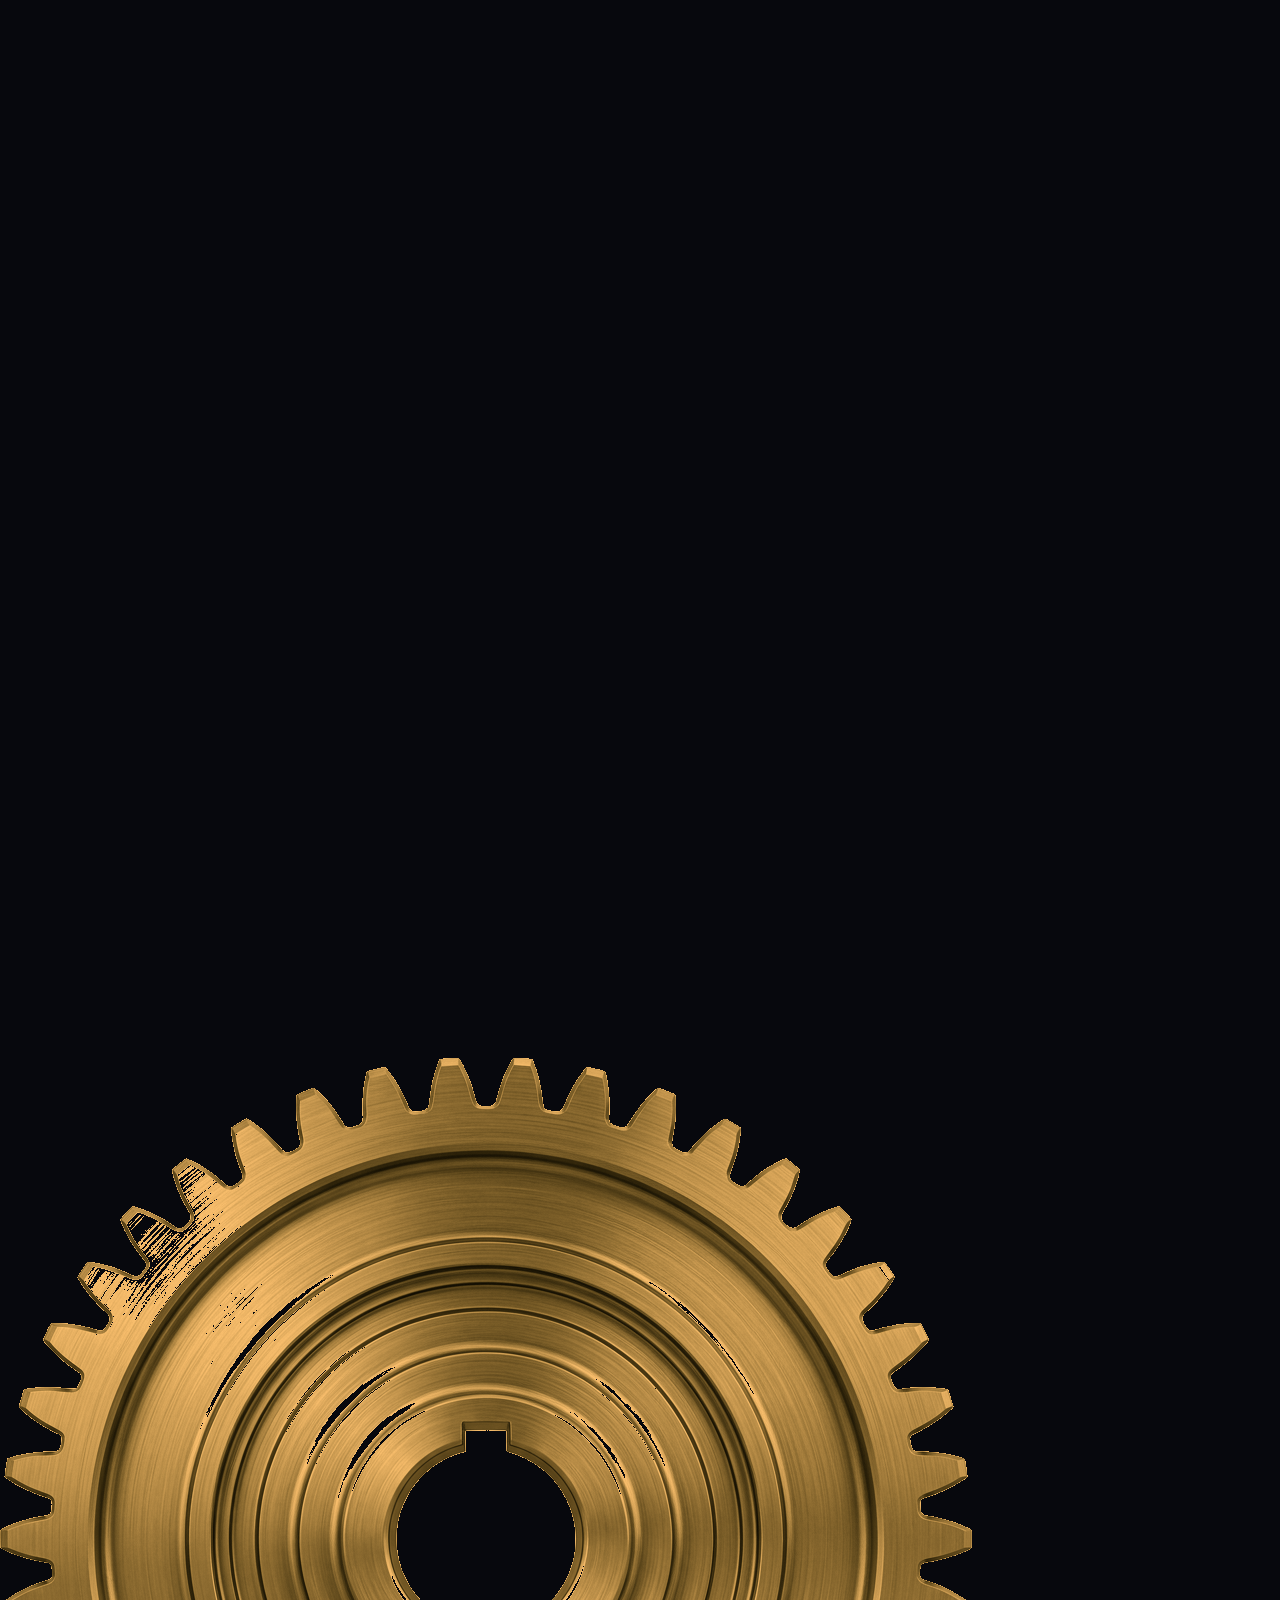
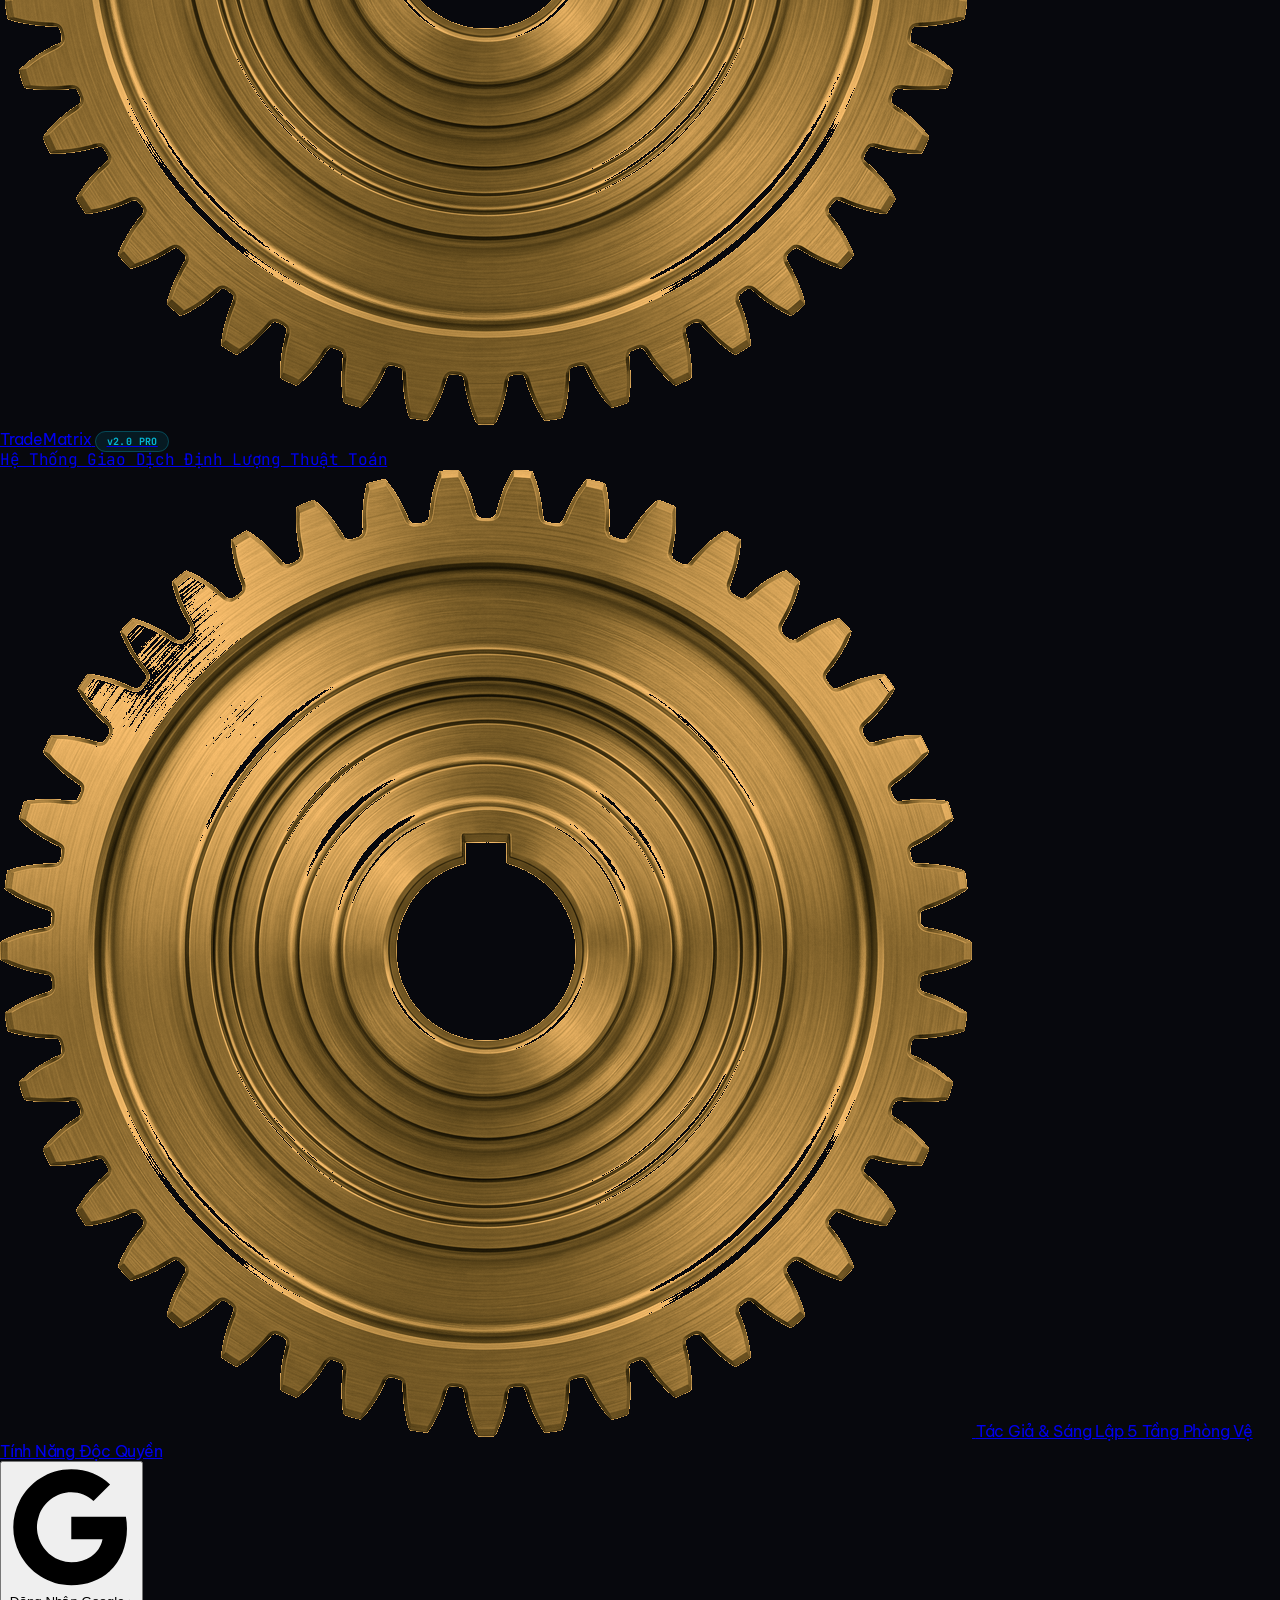
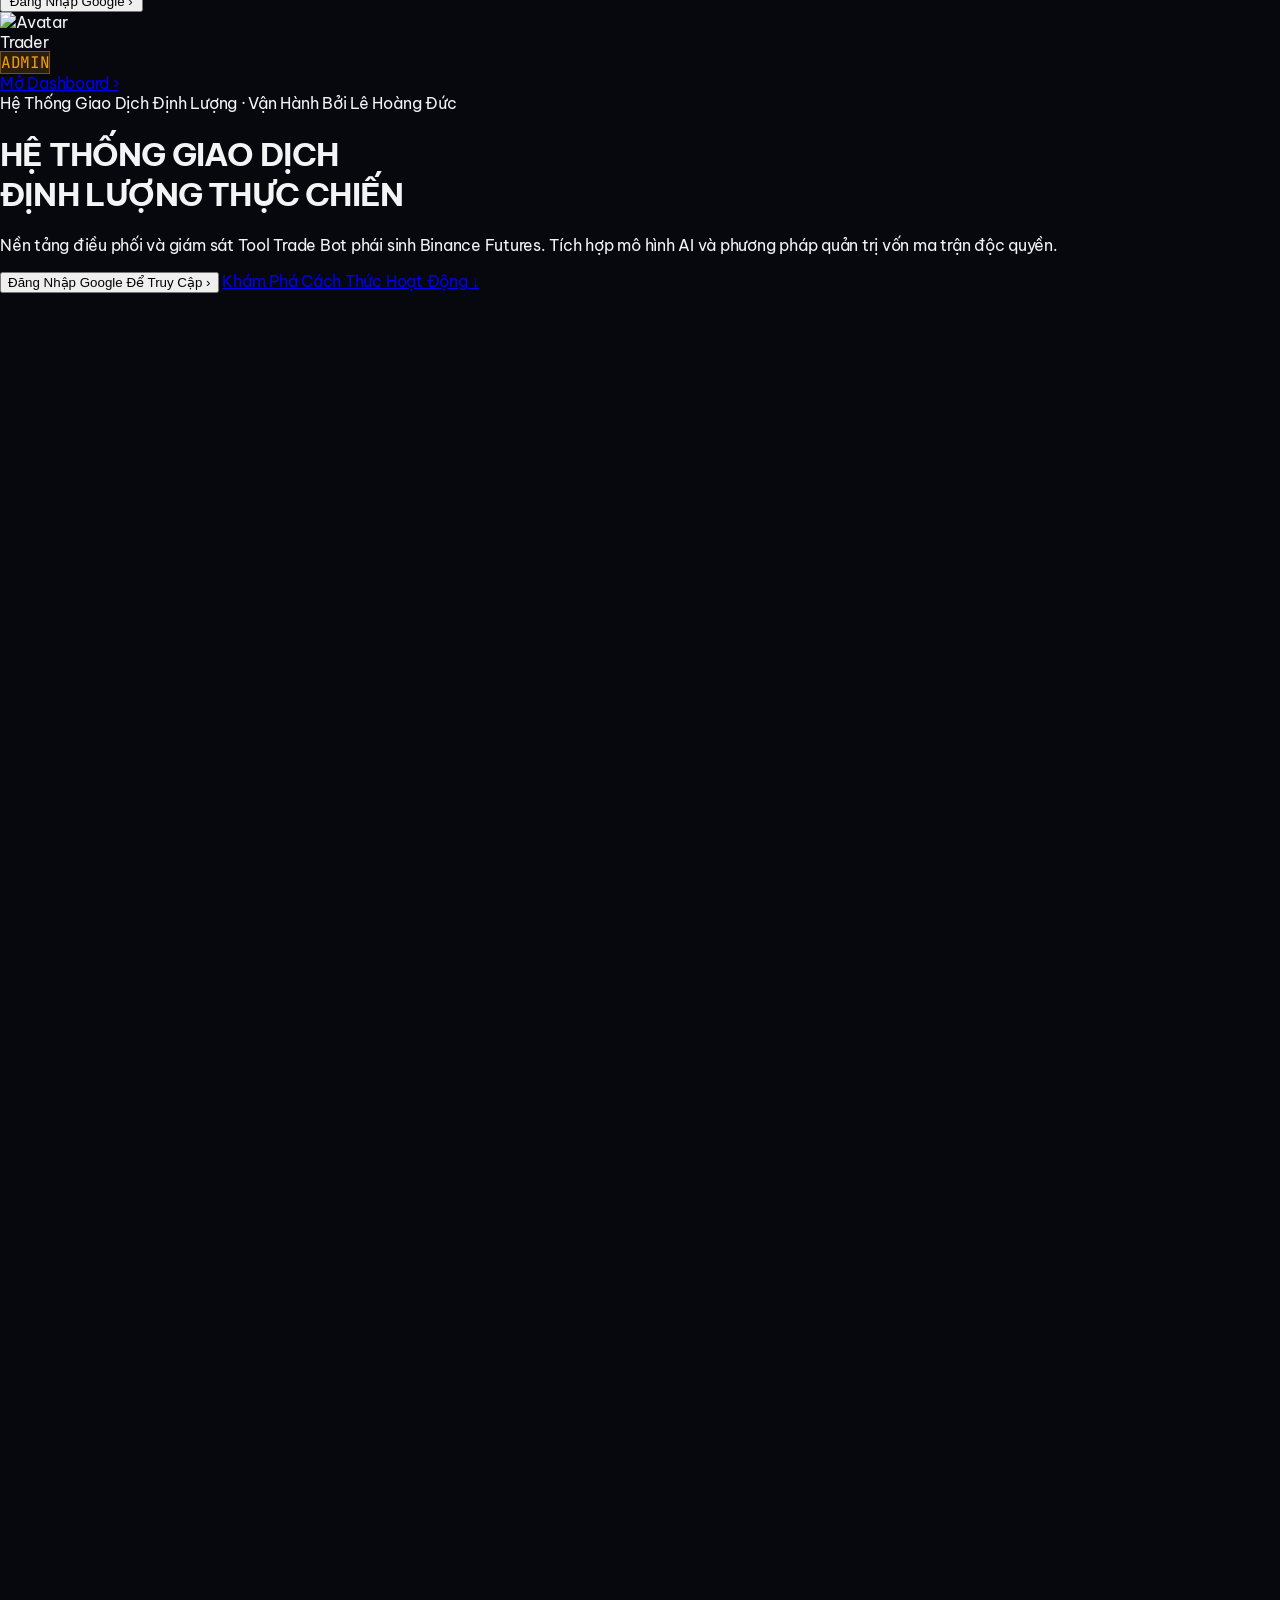
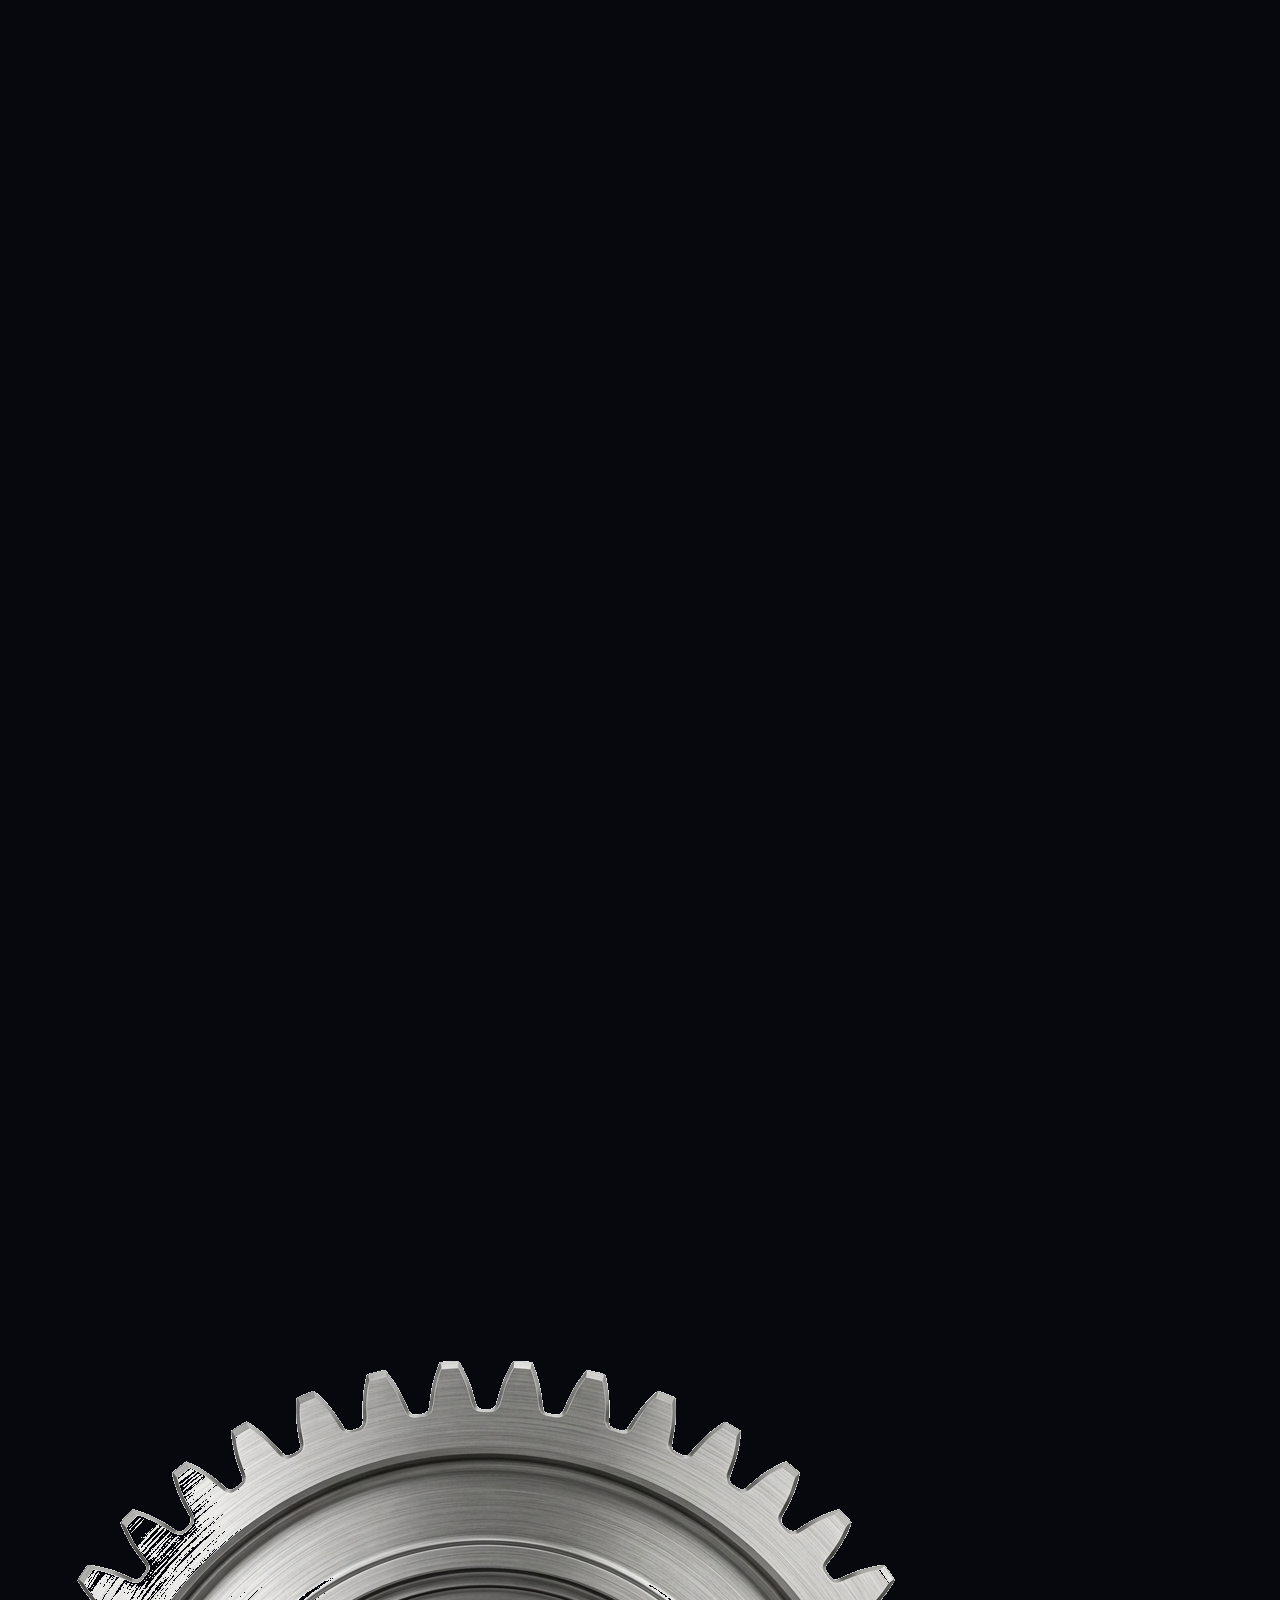
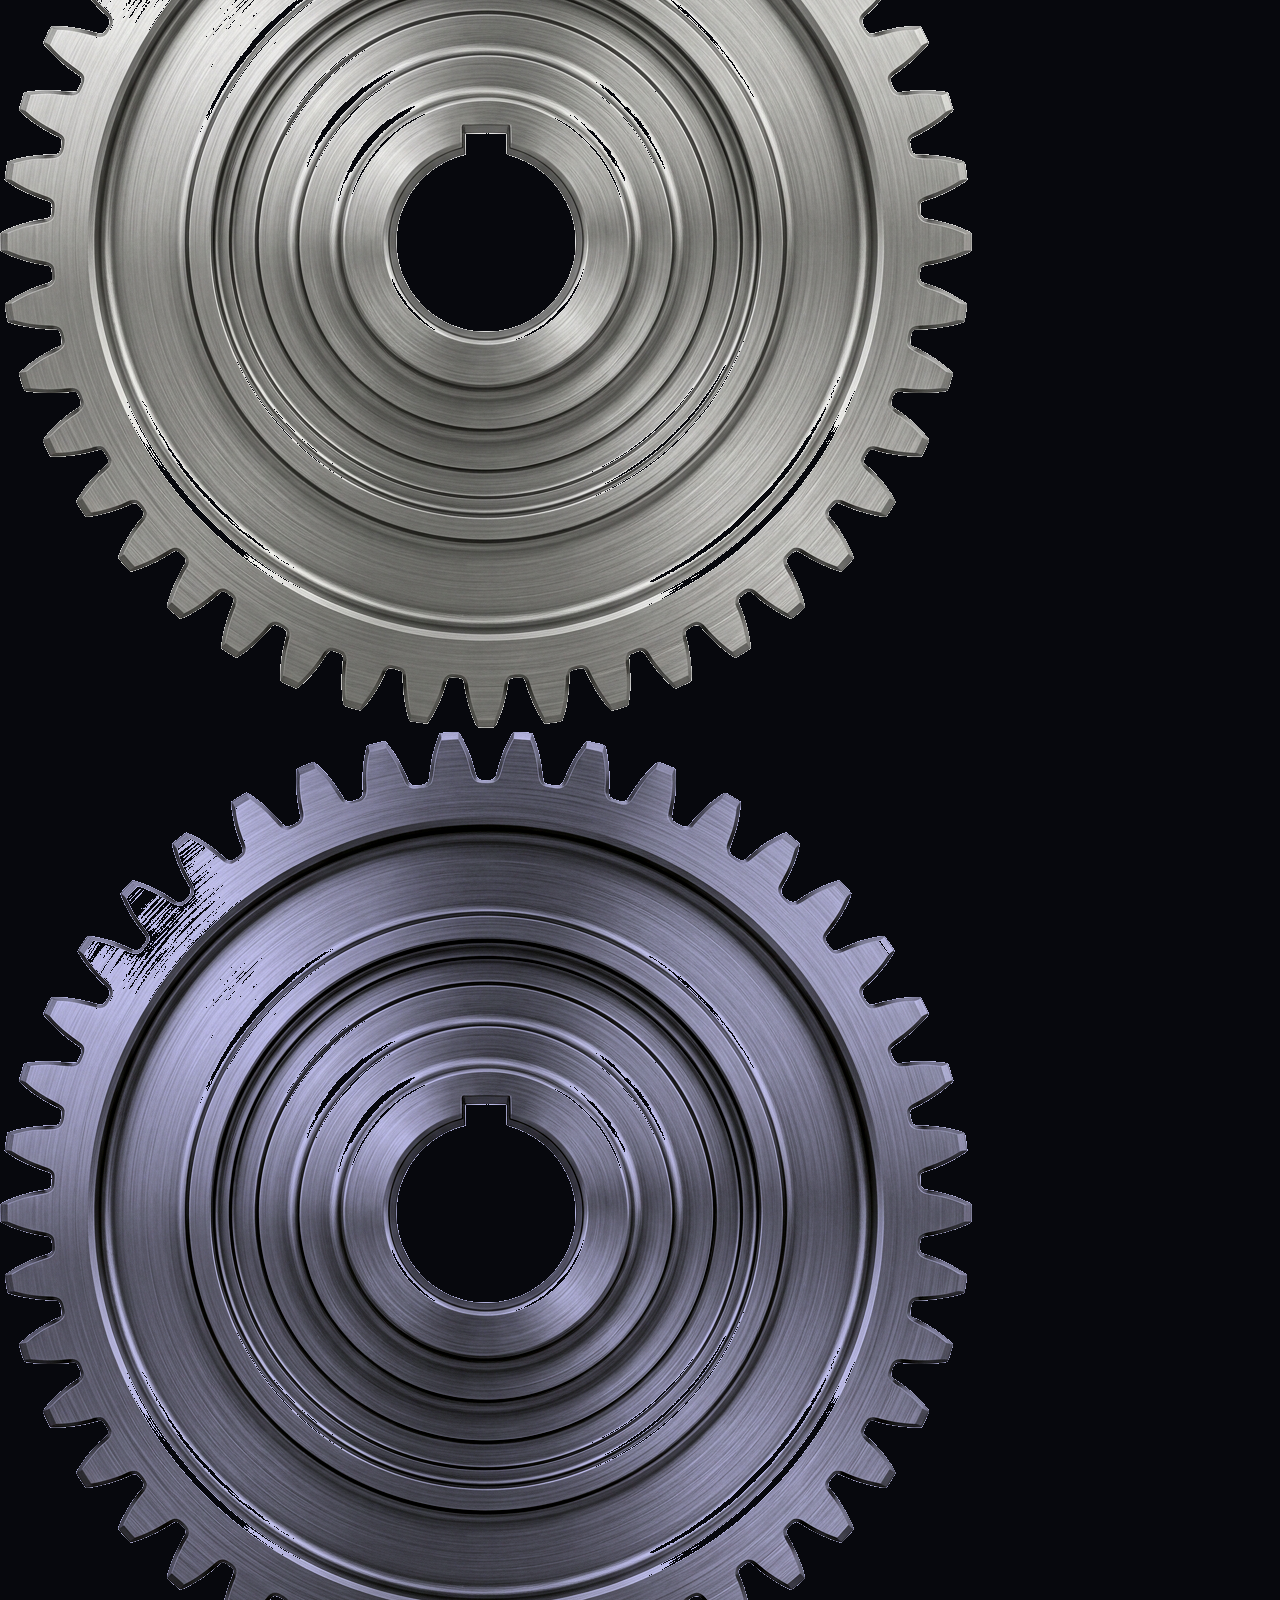
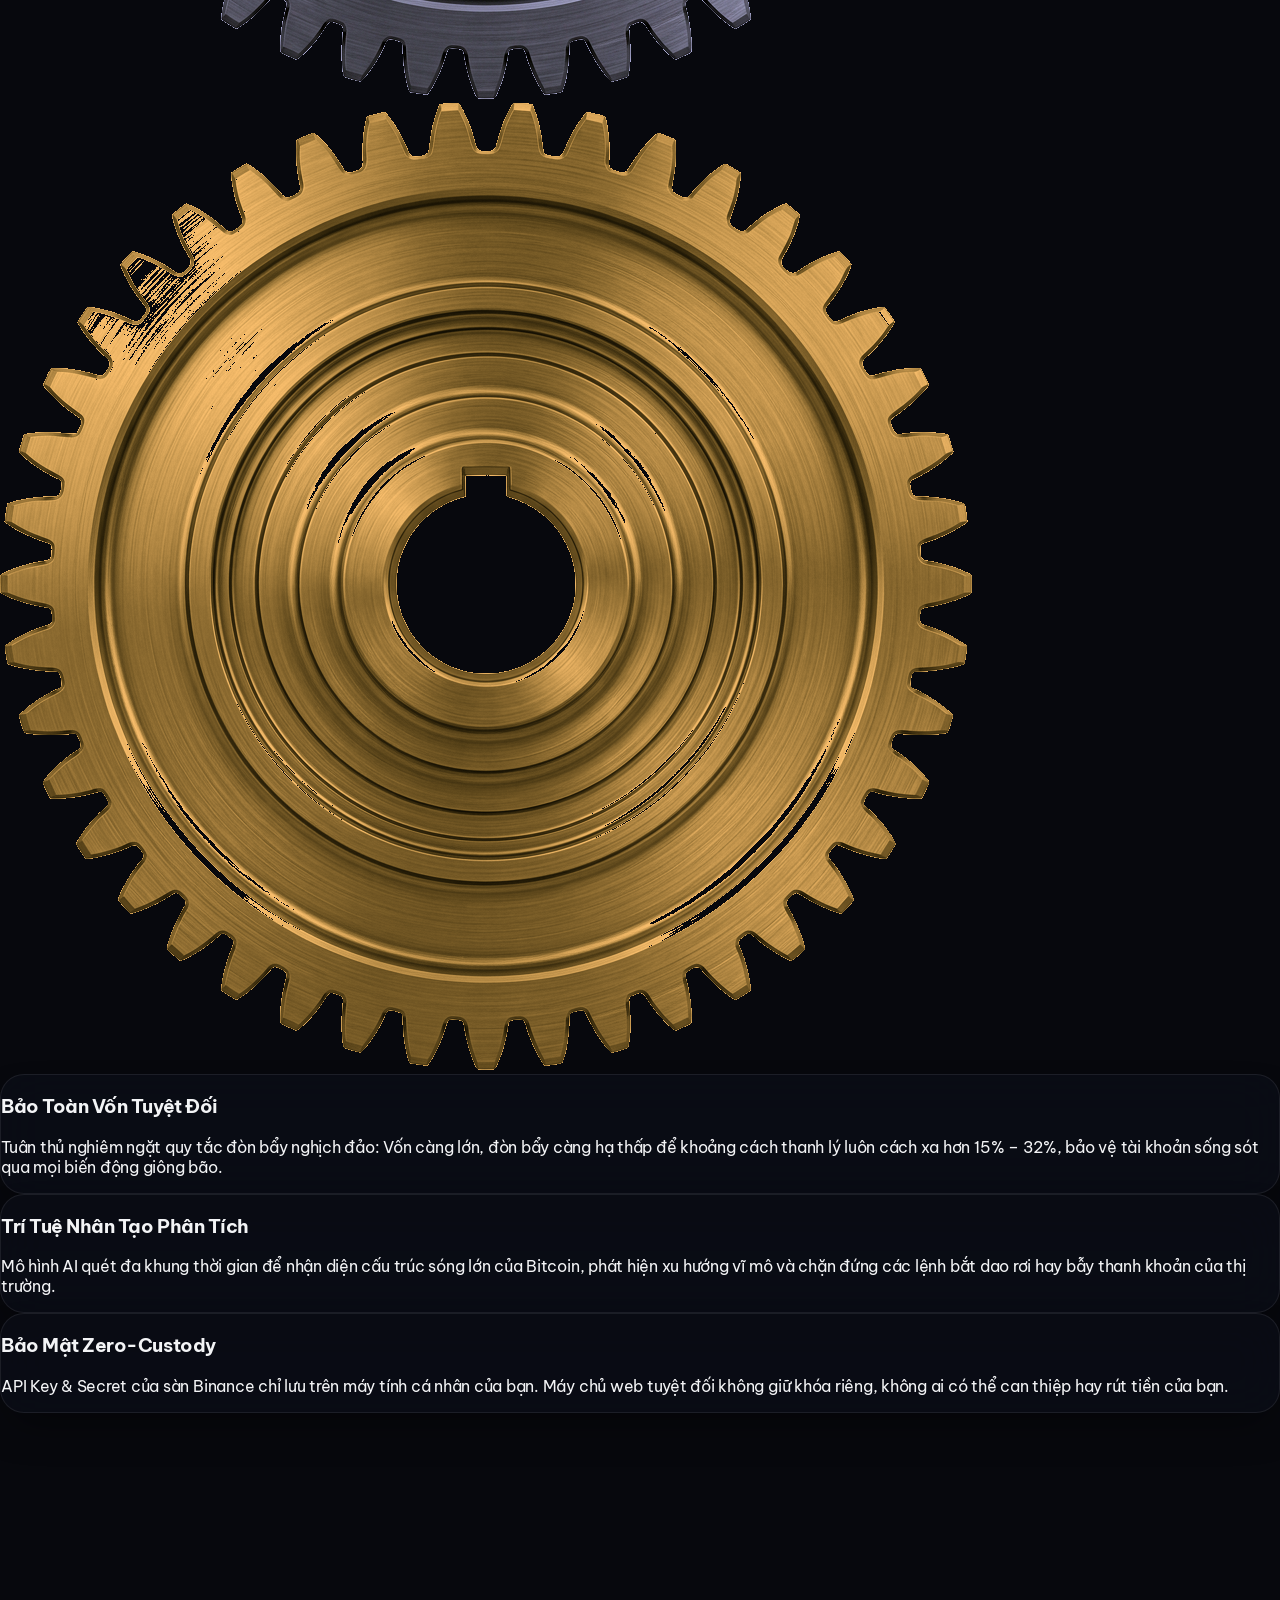
==== commit 08693fc2: "Release: TradeMatrix v2.0 Quantum Near-Miss Stalking Radar & Synchronized Capital Presets (10x-2 Tra" ====
--- a/WEB_TRADE_BOT/index.html
+++ b/WEB_TRADE_BOT/index.html
@@ -21,6 +21,8 @@
   <script src="https://unpkg.com/lucide@latest"></script>
   <!-- Custom Cyber Styles -->
   <link rel="stylesheet" href="css/style.css?v=20261016_1925">
+  <!-- Preload Auth Module Early (Zero Login Delay) -->
+  <script type="module" src="js/auth.js"></script>
 </head>
 <body class="bg-[#07080d] text-gray-100 min-h-screen flex flex-col justify-between selection:bg-amber-400 selection:text-black overflow-x-hidden relative font-['Be_Vietnam_Pro',sans-serif]">
 
@@ -114,9 +116,9 @@
 
       <!-- Big CTA Buttons -->
       <div class="flex flex-col sm:flex-row items-center justify-center gap-4 mb-16">
-        <button onclick="document.getElementById('btnLogin').click()" class="w-full sm:w-auto flex items-center justify-center space-x-3 bg-gradient-to-r from-amber-400 to-yellow-500 hover:from-amber-300 hover:to-yellow-400 text-black font-extrabold px-10 py-4 rounded-full shadow-2xl shadow-amber-500/30 transition-all text-sm tracking-wide uppercase active:scale-95 group">
-          <i data-lucide="log-in" class="w-4 h-4 text-black"></i>
-          <span>Đăng Nhập Google Để Truy Cập</span>
+        <button id="heroCtaBtn" onclick="document.getElementById('btnLogin').click()" class="w-full sm:w-auto flex items-center justify-center space-x-3 bg-gradient-to-r from-amber-400 to-yellow-500 hover:from-amber-300 hover:to-yellow-400 text-black font-extrabold px-10 py-4 rounded-full shadow-2xl shadow-amber-500/30 transition-all text-sm tracking-wide uppercase active:scale-95 group">
+          <i id="heroCtaIcon" data-lucide="log-in" class="w-4 h-4 text-black"></i>
+          <span id="heroCtaText">Đăng Nhập Google Để Truy Cập</span>
           <span class="text-lg font-bold group-hover:translate-x-1 transition-transform">›</span>
         </button>
         
@@ -753,7 +755,6 @@
   <script src="js/gear-engine-canvas.js"></script>
 
   <!-- Firebase & App Script -->
-  <script type="module" src="js/auth.js"></script>
   <script>
     lucide.createIcons();
   </script>
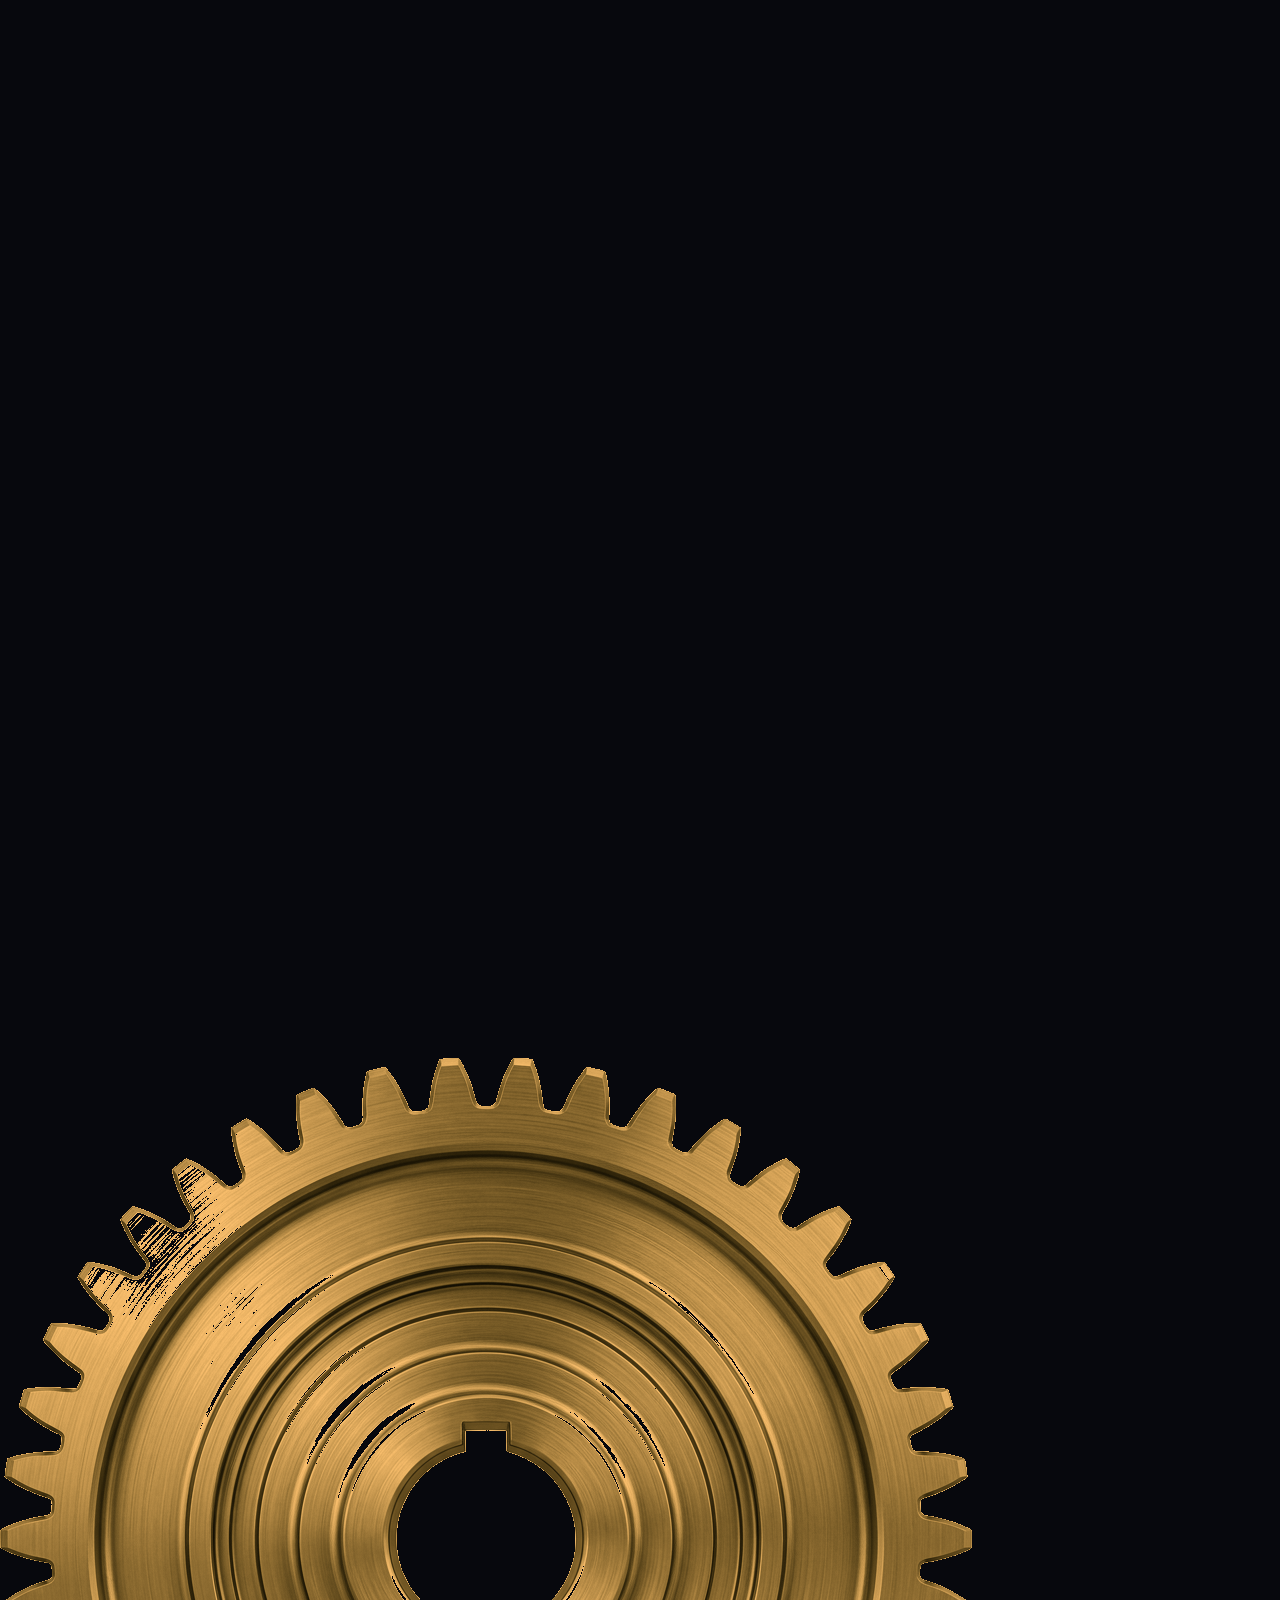
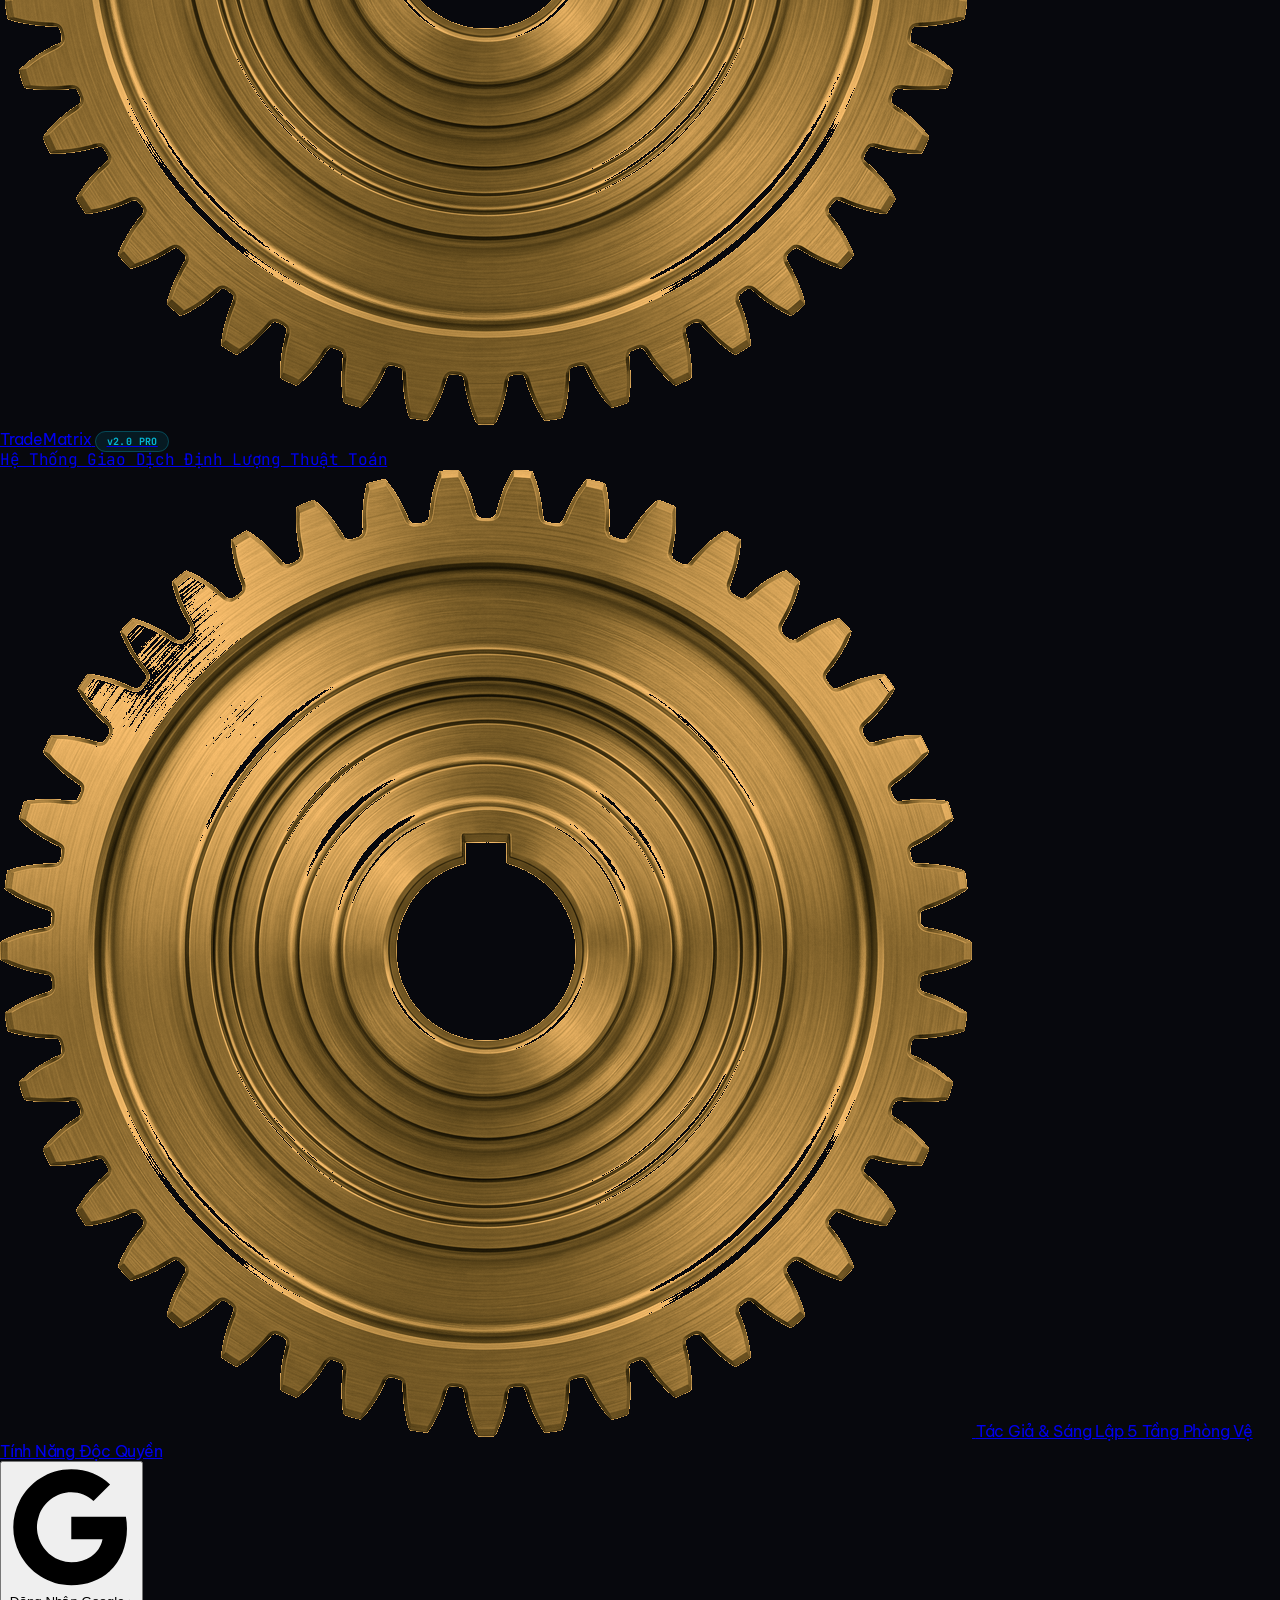
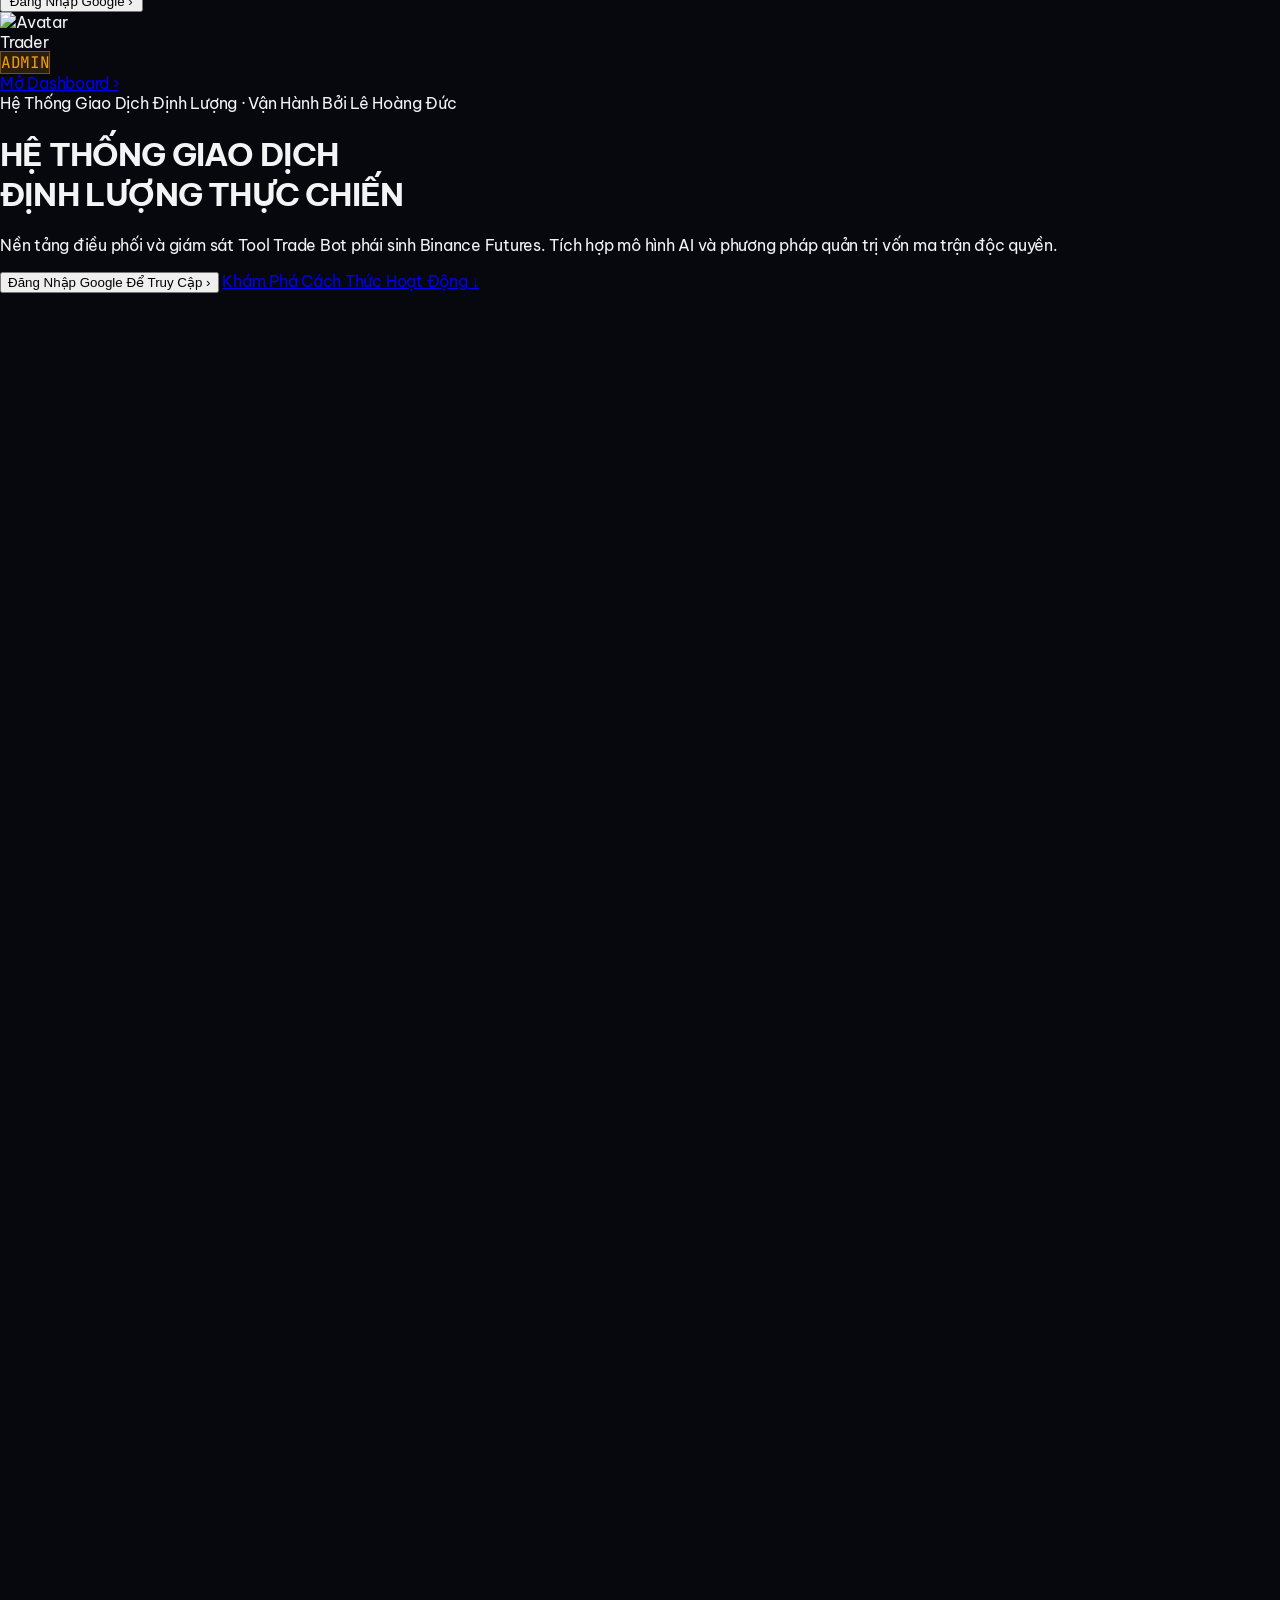
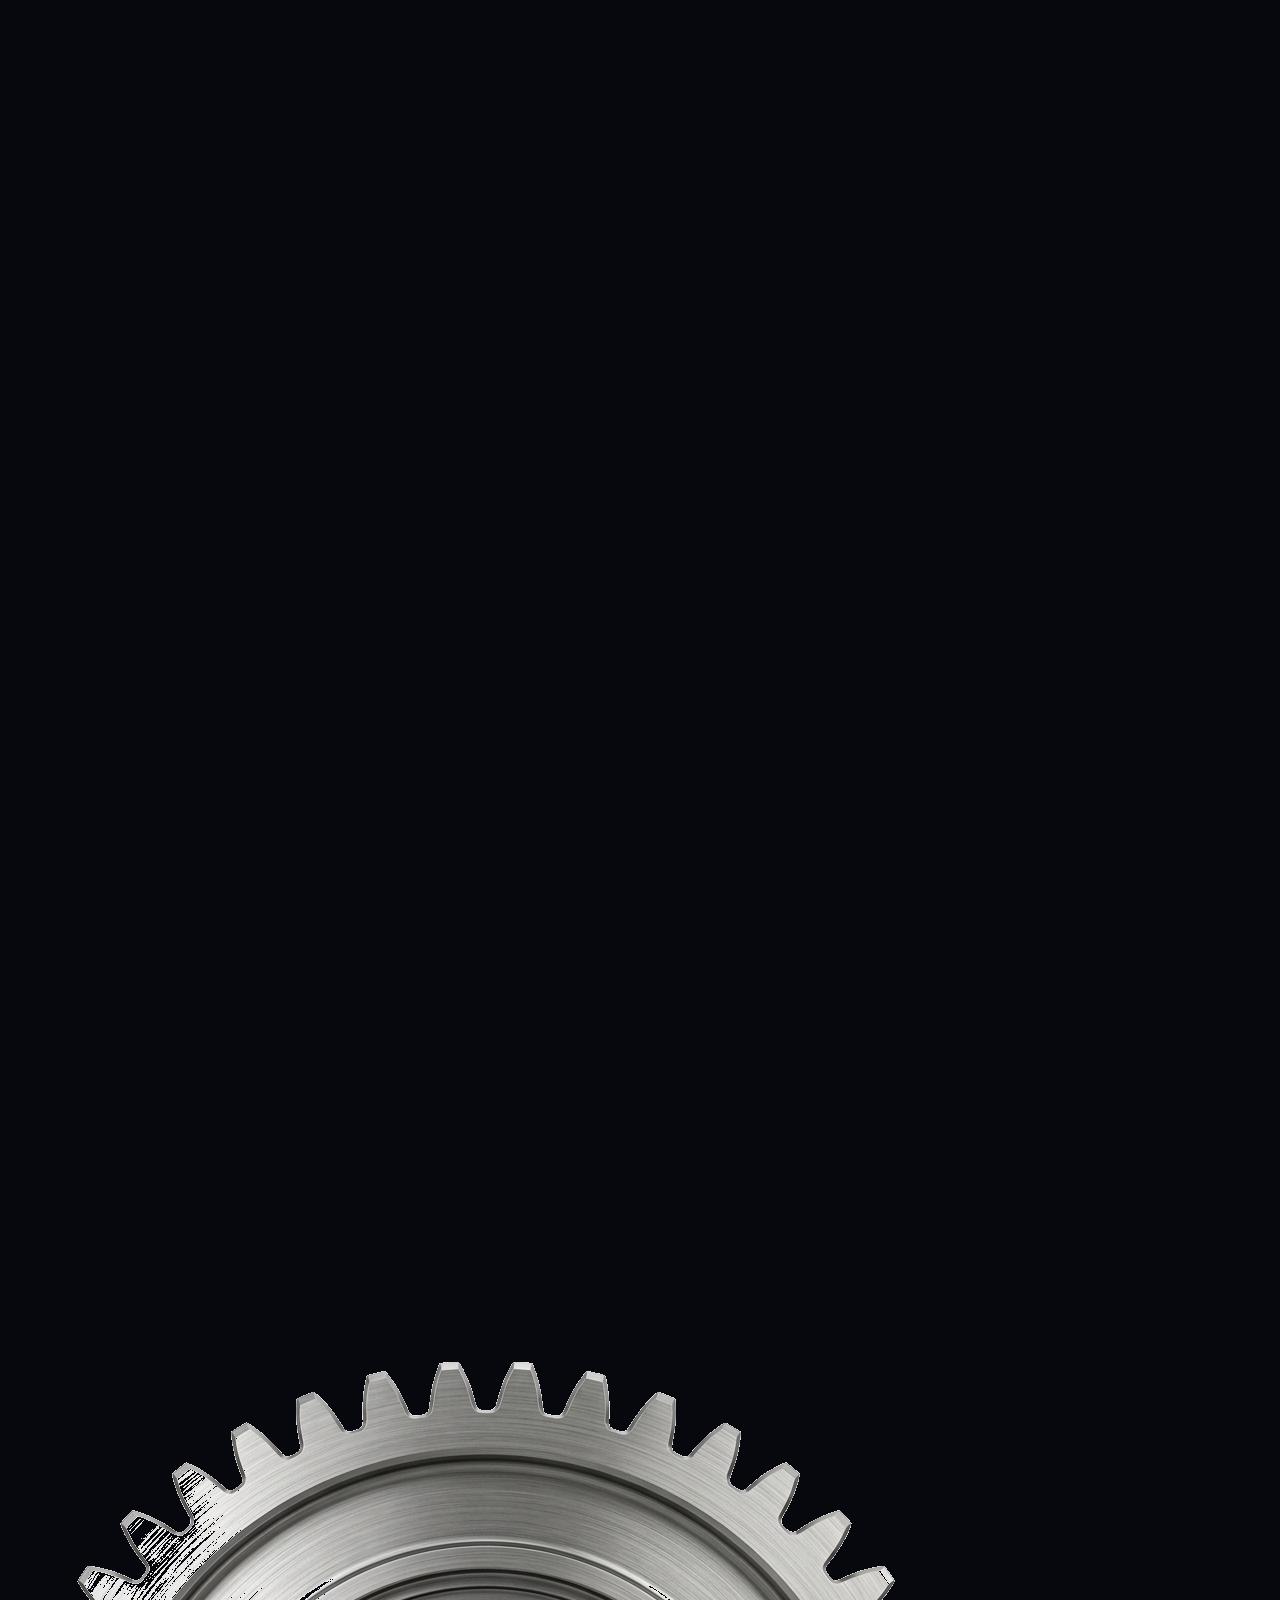
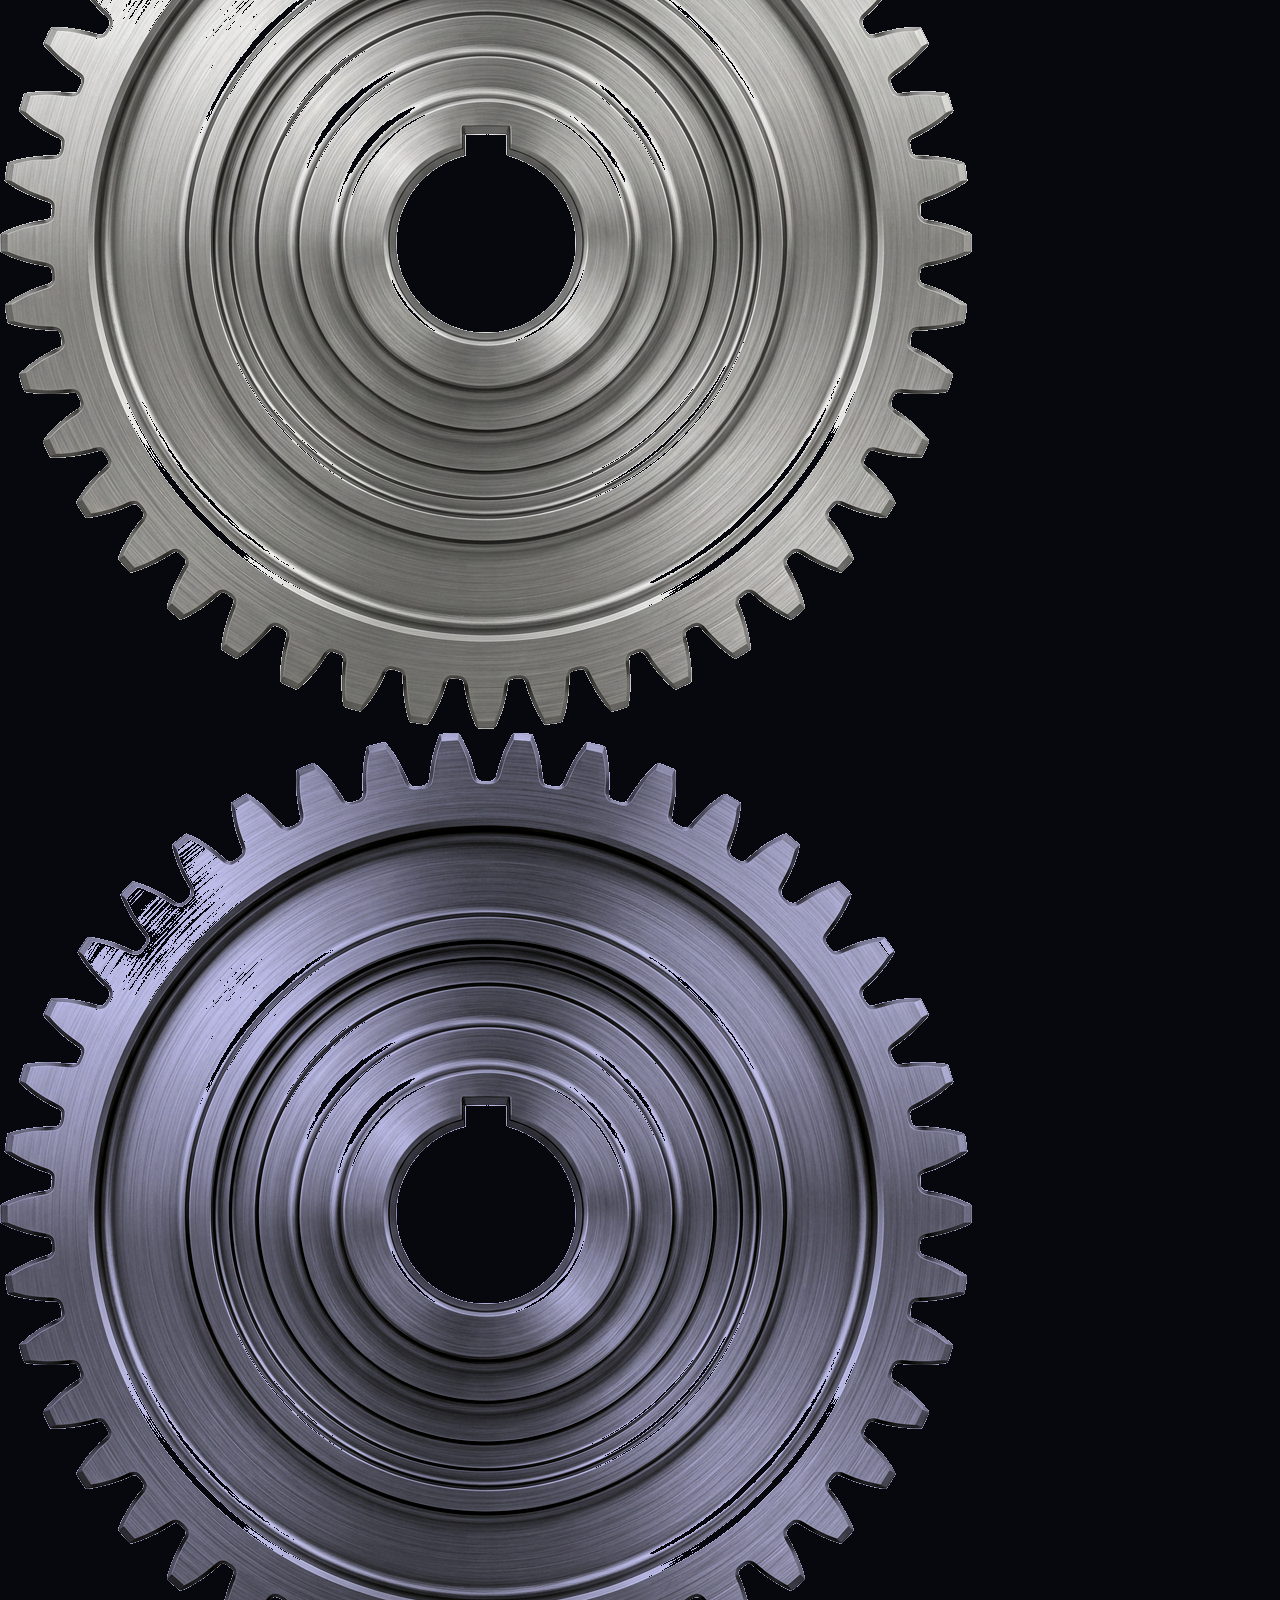
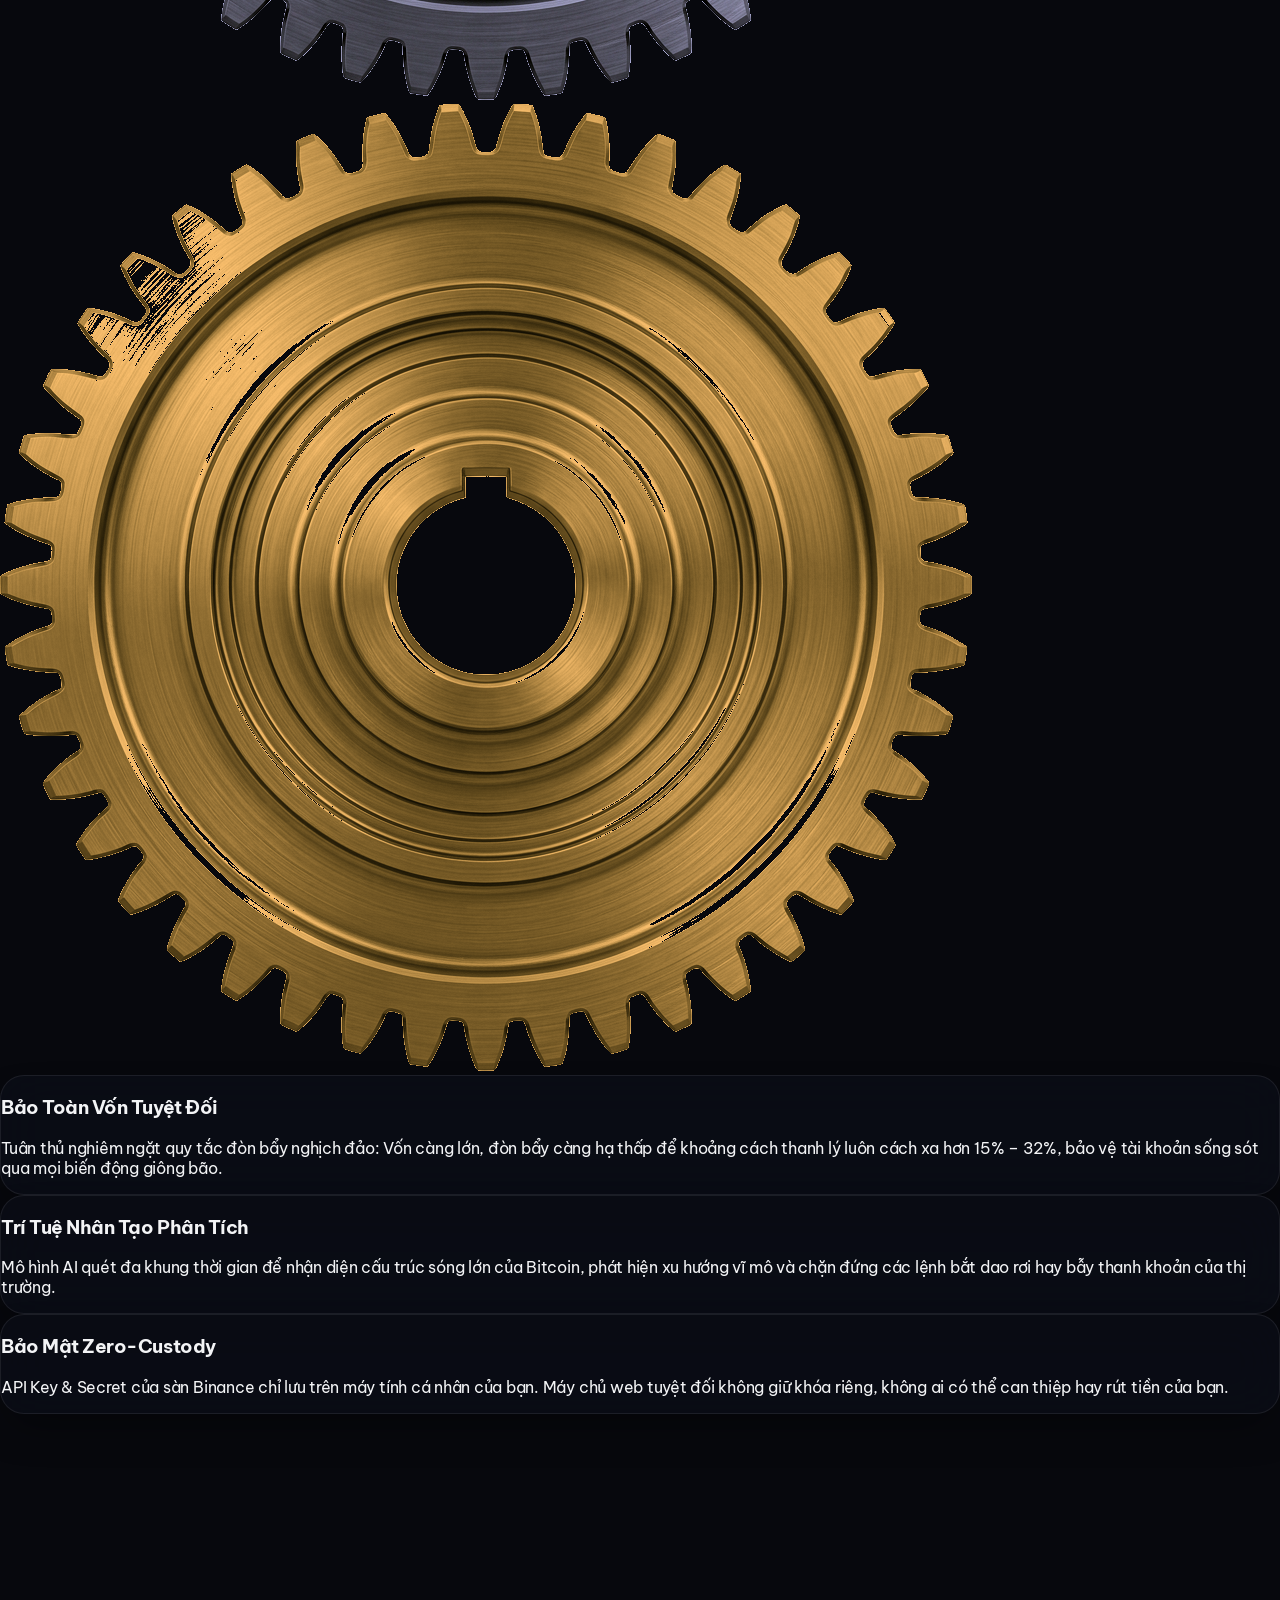
==== commit 888879b5: "Update web landing text to Mode 7 Telemetry Gate and Cushion SL" ====
--- a/WEB_TRADE_BOT/index.html
+++ b/WEB_TRADE_BOT/index.html
@@ -572,7 +572,7 @@
               </span>
             </div>
             <div class="p-4 rounded-xl bg-black/40 border border-white/5 text-xs text-gray-300 leading-relaxed mono-font space-y-1.5">
-              <div>• <span class="text-amber-400 font-bold">Lệnh đóng Net PnL &lt; 0</span> (SL, DOA 15m/25m/35m, hoặc đóng tay): Tự động khóa cặp tiền <span class="text-white font-bold">180 phút (3 tiếng)</span>.</div>
+              <div>• <span class="text-amber-400 font-bold">Lệnh đóng Net PnL &lt; 0</span> (SL, Mode 7 Giảm Tải, Cushion SL, hoặc đóng tay): Tự động khóa cặp tiền <span class="text-white font-bold">180 phút (3 tiếng)</span>.</div>
               <div>• <span class="text-rose-400 font-bold">Chuỗi thua lần 2 cùng cặp (Streak &ge; 2):</span> Nhân đôi thời gian khóa lên <span class="text-rose-300 font-bold">360 phút (6 tiếng)</span>.</div>
               <div>• <span class="text-emerald-400 font-bold">Lưu trữ SQLite vĩnh viễn:</span> Khởi động lại bot hay reload máy tính đều giữ nguyên lệnh khóa, không bao giờ vào lệnh trả thù (Revenge Trading).</div>
             </div>
@@ -666,16 +666,16 @@
             </p>
           </div>
 
-          <!-- Card 3: DOA Dynamic Exit & Breakeven (3D Flip Up Reveal) -->
+          <!-- Card 3: Mode 7 Telemetry Gate & Cushion SL (3D Flip Up Reveal) -->
           <div class="kenzo-card p-7 relative overflow-hidden group scroll-item reveal-flip-up border-rose-400/20 hover:border-rose-400/50">
             <div class="w-12 h-12 rounded-2xl bg-rose-400/10 border border-rose-400/30 flex items-center justify-center text-rose-400 mb-5 group-hover:scale-110 transition-transform">
               <i data-lucide="timer" class="w-6 h-6"></i>
             </div>
             <div class="flex items-center space-x-2 mb-2">
-              <span class="text-[10px] text-rose-300 mono-font font-bold uppercase tracking-wider">DOA DYNAMIC EXIT</span>
+              <span class="text-[10px] text-rose-300 mono-font font-bold uppercase tracking-wider">MODE 7 TELEMETRY GATE</span>
               <span class="w-1.5 h-1.5 rounded-full bg-rose-400 animate-ping"></span>
             </div>
-            <h3 class="text-lg font-bold text-white mb-2">Cắt Lệnh Ứ Đọng DOA & Kéo SL Hòa Vốn</h3>
+            <h3 class="text-lg font-bold text-white mb-2">Mode 7 Telemetry Gate & Tam Tầng Bảo Vệ Vốn V3.0</h3>
             <p class="text-xs text-gray-400 leading-relaxed font-light">
               Tự động nhận diện các vị thế đi ngang ứ đọng không sinh lời sau 15m, 25m hoặc 35m để chủ động cắt sớm, giải phóng vốn cho các cơ hội mới. Tự động dời Stop Loss về điểm vào lệnh (Breakeven) ngay khi có lợi nhuận đệm.
             </p>
